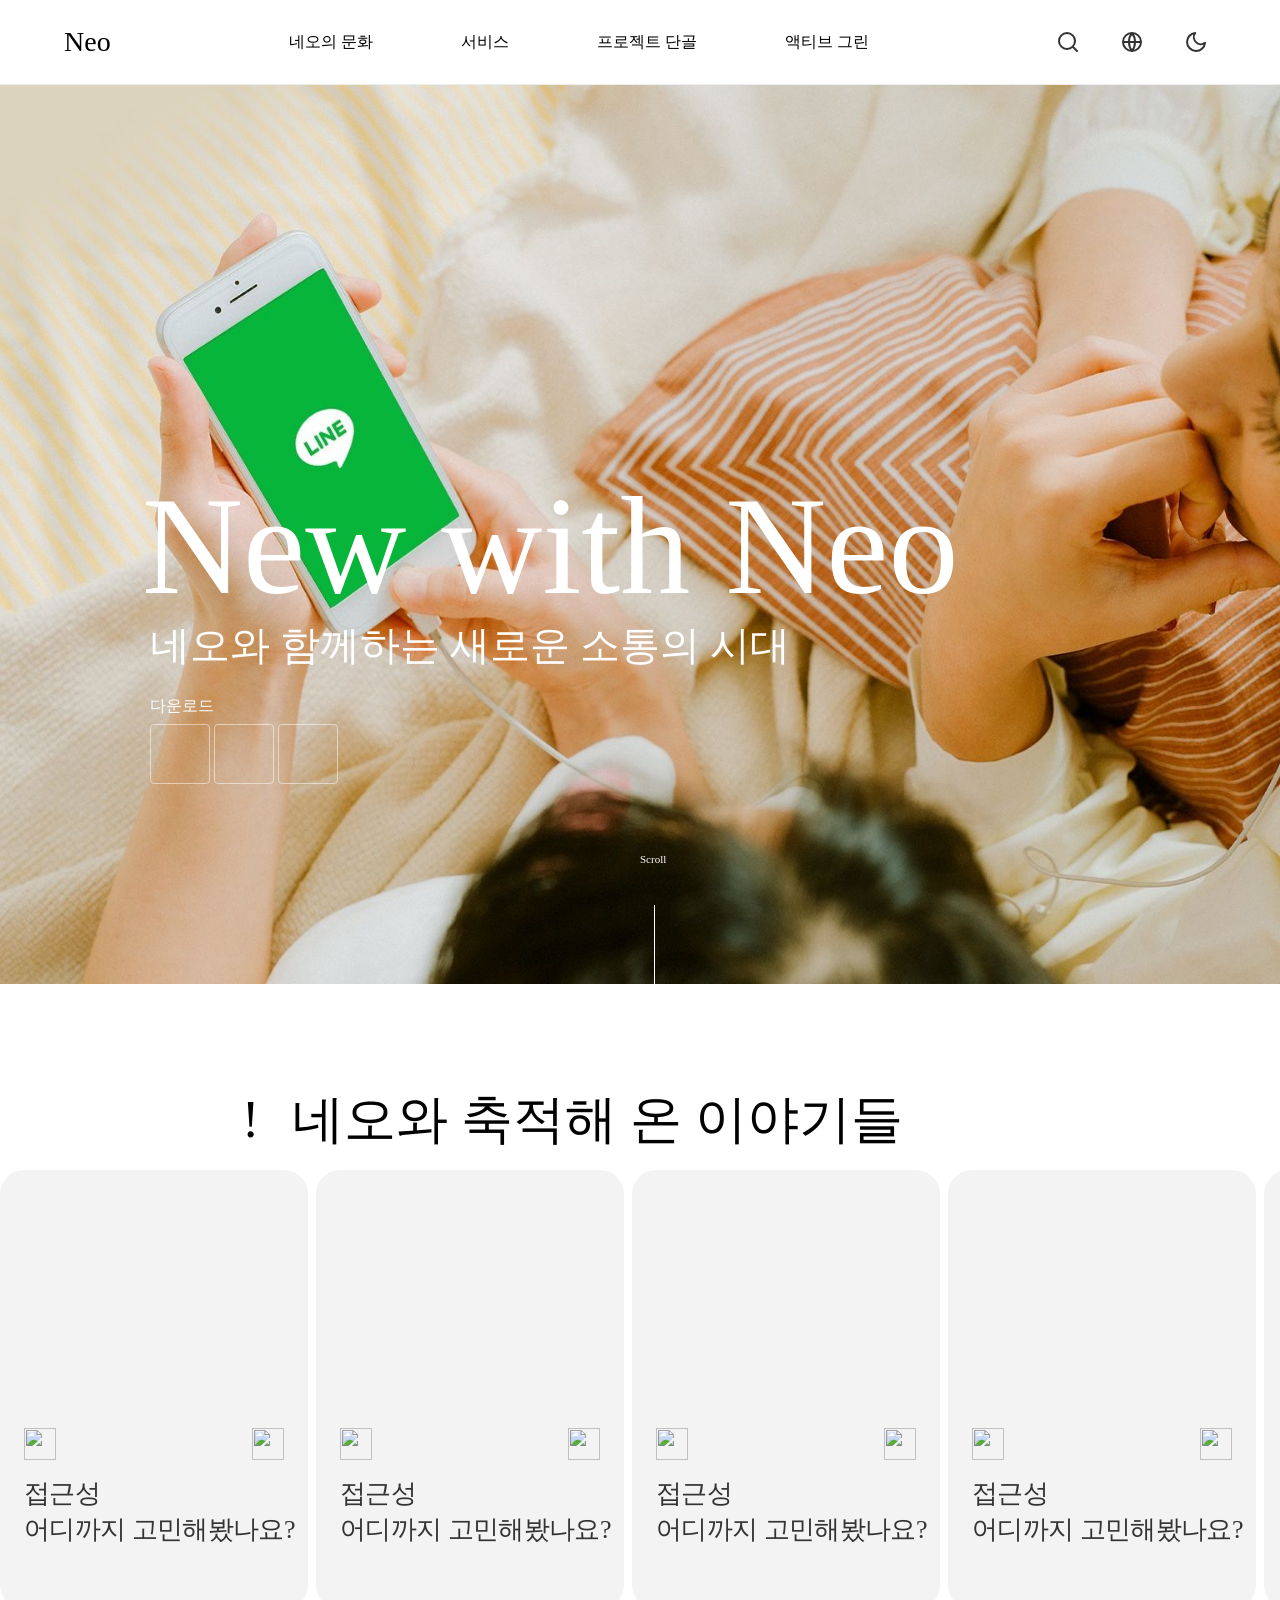
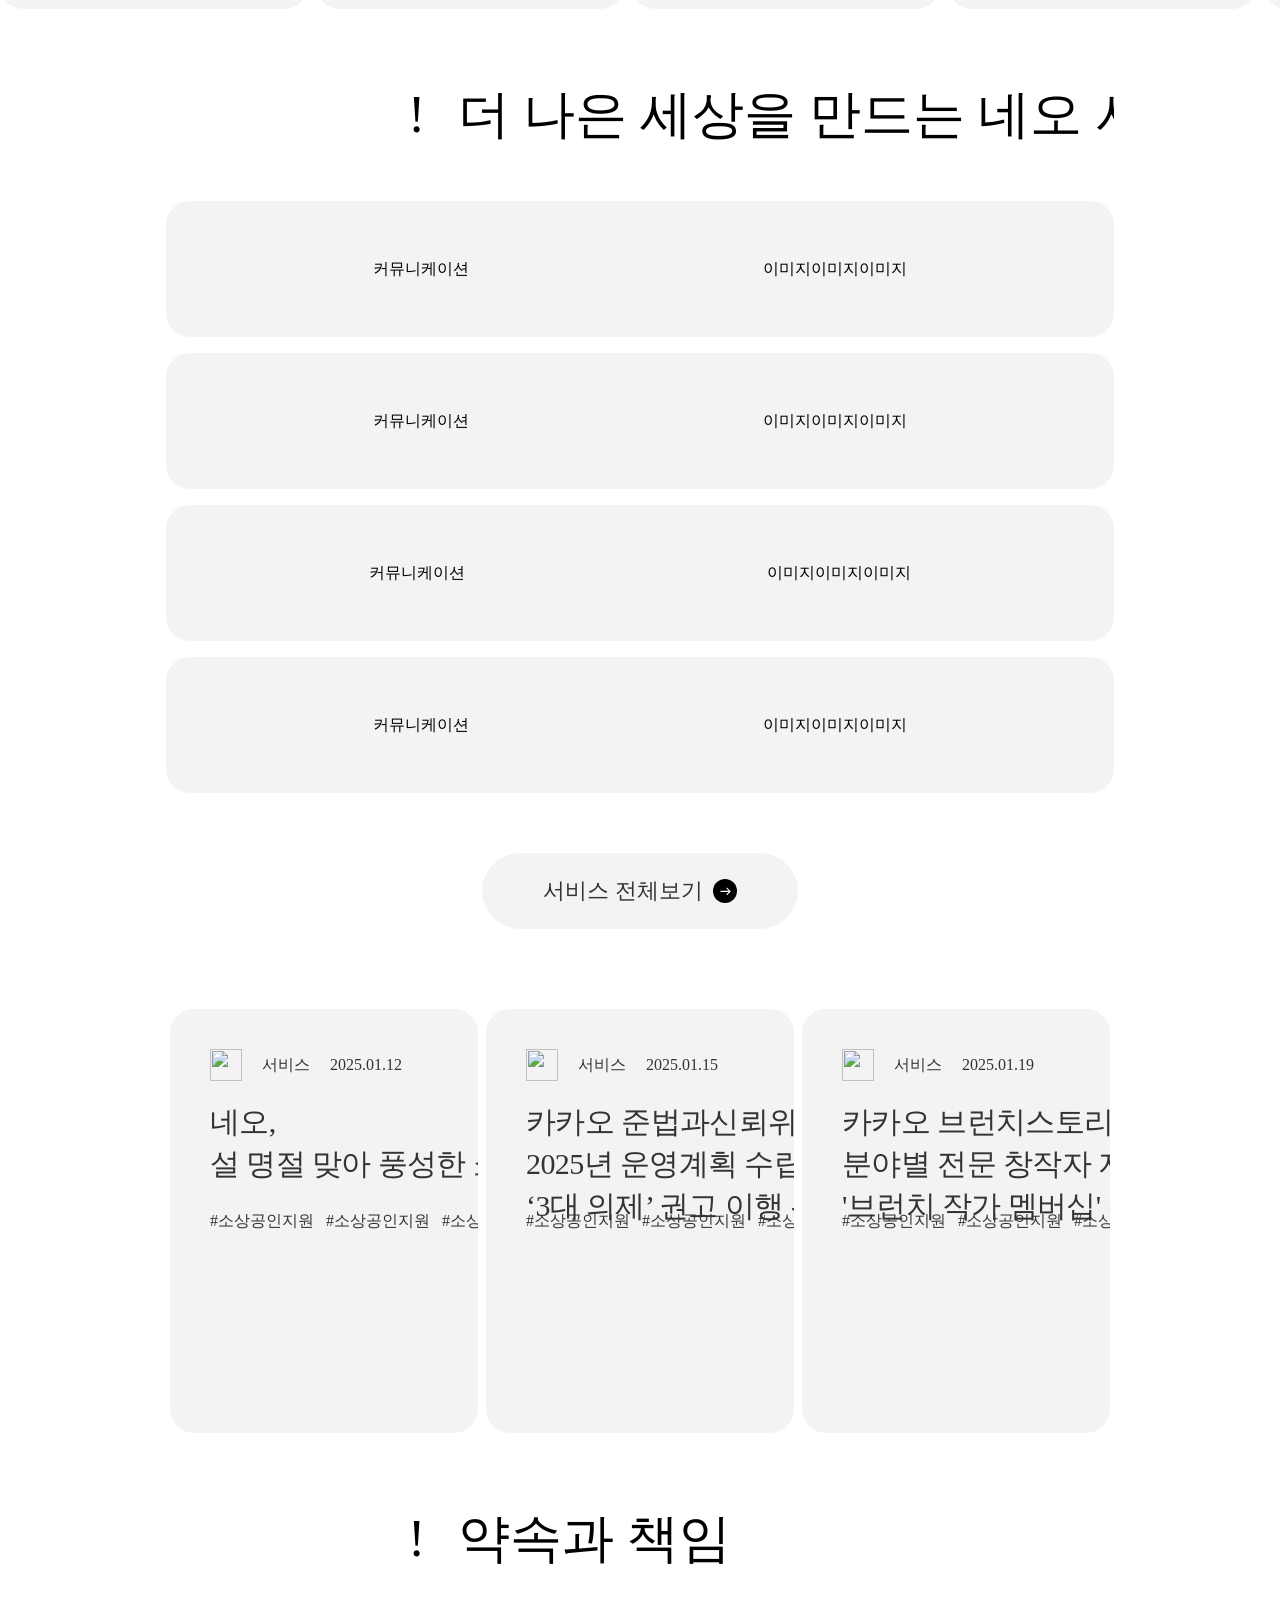
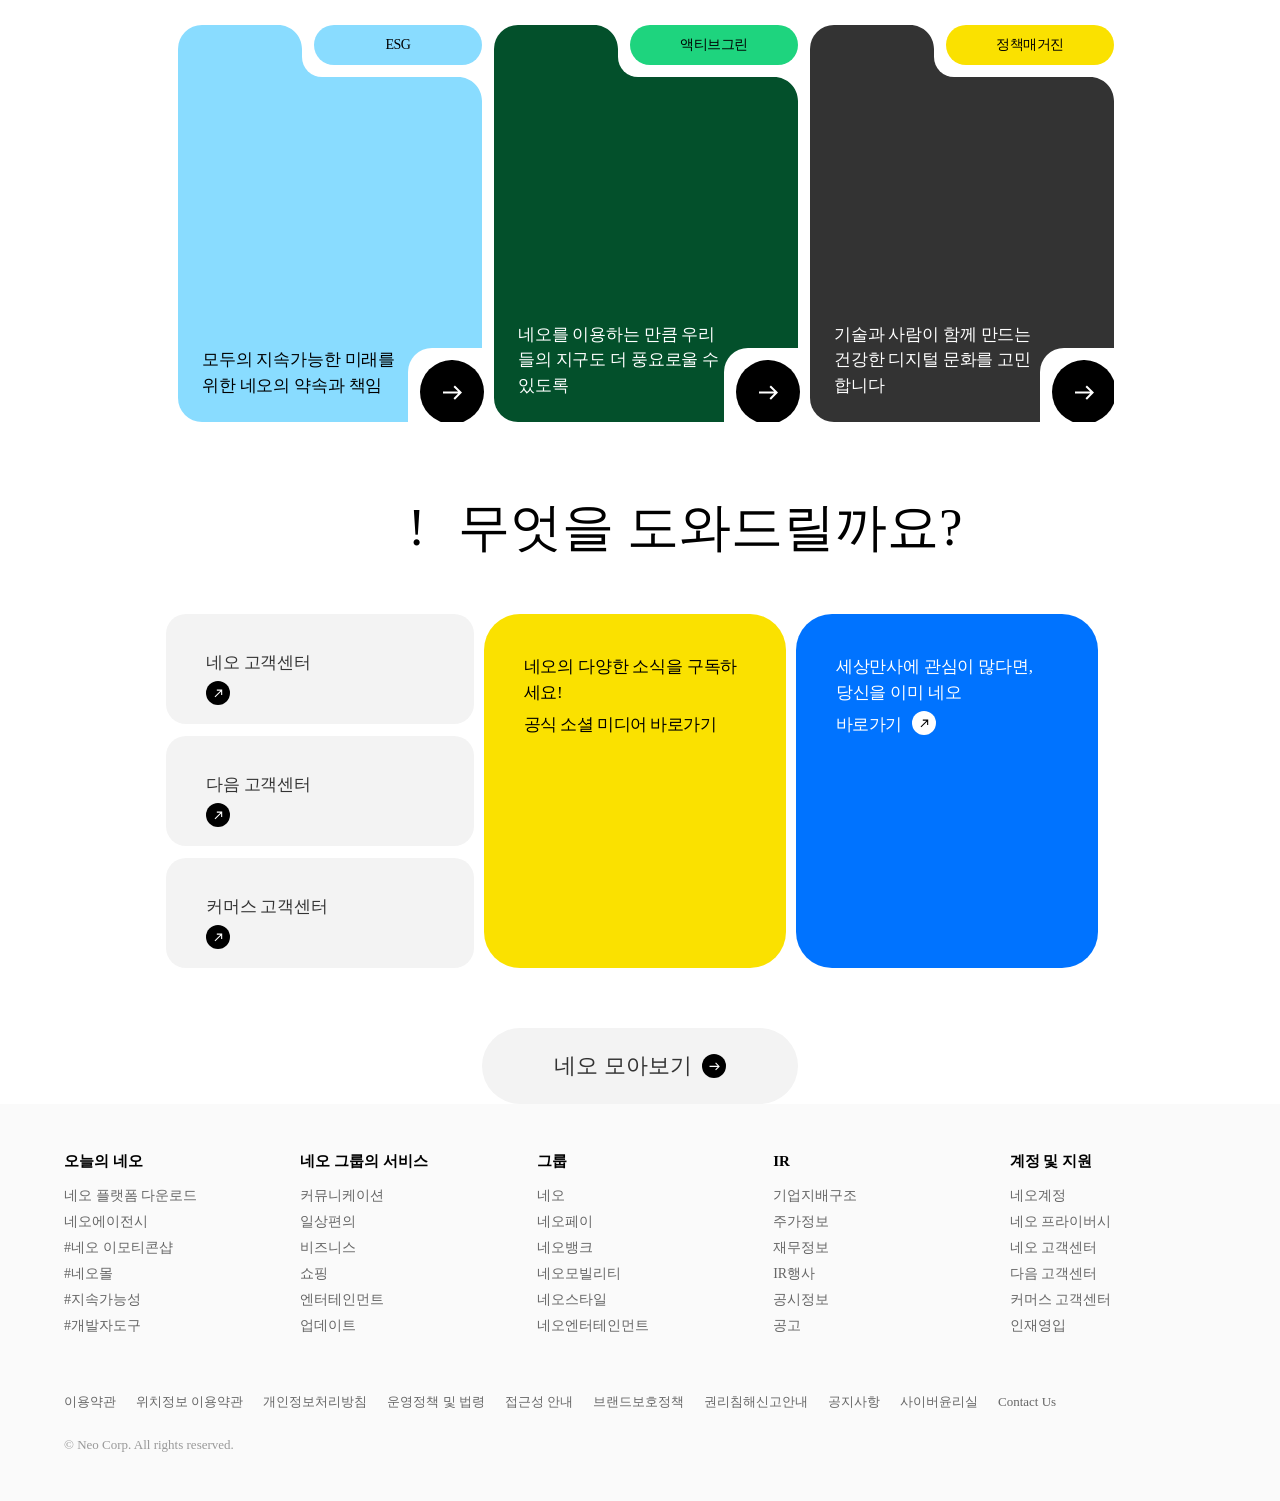
==== index.html @ c737543d "#2 반응형 진행중" ====
<!DOCTYPE html>
<html lang="ko">
  <head>
    <meta charset="UTF-8" />
    <meta http-equiv="X-UA-Compatible" content="IE=edge" />
    <meta name="viewport" content="width=device-width, initial-scale=1.0" />
    <title>페이지 제목</title>

    <!-- <script src="./includeHTML.js"></script>
    <script src="./randing/js/randing.js"></script> -->
    <link rel="stylesheet" href="./randing/randing.css" />
    <link rel="stylesheet" href="common.css" />
    <link rel="stylesheet" href="reset.css" />
    <link rel="stylesheet" href="./common/header/header.css">
    <link rel="stylesheet" href="./common/footer/footer.css">
  
  </head>

  <body>
    <div class="common_flex">
      <header class="header">
        <nav class="activeGreen_nav">
            <div class="activeGreen_nav_inner">
                <a href="/index.html" class="activeGreen_nav_logo">Neo</a>

                <div class="activeGreen_nav_menu">
                    <div class="activeGreen_nav_menu">
                        <a href="../../culture/culture.html" class="activeGreen_nav_item">네오의 문화</a>
                        <a href="../../service/service.html" class="activeGreen_nav_item">서비스</a>
                        <a href="../../projectRegular/projectRegular.html" class="activeGreen_nav_item">프로젝트 단골</a>
                        <a href="../../activeGreen/activeGreen.html" class="activeGreen_nav_item">액티브 그린</a>
                    </div>

                </div>

                <div class="activeGreen_nav_right">
                    <!-- 검색 아이콘 -->
                    <button type="button" class="activeGreen_nav_icon search_icon">
                        <svg width="24" height="24" viewBox="0 0 24 24" fill="none" xmlns="http://www.w3.org/2000/svg">
                            <path
                                d="M11 19C15.4183 19 19 15.4183 19 11C19 6.58172 15.4183 3 11 3C6.58172 3 3 6.58172 3 11C3 15.4183 6.58172 19 11 19Z"
                                stroke="currentColor" stroke-width="2" stroke-linecap="round" />
                            <path d="M21 21L17 17" stroke="currentColor" stroke-width="2" stroke-linecap="round" />
                        </svg>
                    </button>

                    <!-- 지구본 아이콘 -->
                    <button type="button" id="translateBtn" class="activeGreen_nav_icon globe_icon">
                        <svg width="24" height="24" viewBox="0 0 24 24" fill="none" xmlns="http://www.w3.org/2000/svg">
                            <circle cx="12" cy="12" r="9" stroke="currentColor" stroke-width="2" />
                            <path d="M12 3C14.5 6 15 9 15 12C15 15 14.5 18 12 21" stroke="currentColor"
                                stroke-width="2" />
                            <path d="M12 3C9.5 6 9 9 9 12C9 15 9.5 18 12 21" stroke="currentColor" stroke-width="2" />
                            <path d="M3 12H21" stroke="currentColor" stroke-width="2" />
                        </svg>
                    </button>

                    <!-- 달 아이콘 -->
                    <button type="button" class="activeGreen_nav_icon dark_mode_icon">
                        <svg width="24" height="24" viewBox="0 0 24 24" fill="none" xmlns="http://www.w3.org/2000/svg">
                            <path d="M21 12.79A9 9 0 1 1 11.21 3 7 7 0 0 0 21 12.79z" stroke="currentColor"
                                stroke-width="2" stroke-linecap="round" stroke-linejoin="round" />
                        </svg>
                    </button>

                    <!-- 햄버거 메뉴 아이콘 (1024px 이하에서만 보임) -->
                    <button type="button" id="hamburgerBtn" class="activeGreen_nav_icon hamburger_icon" id="
                        hamburgerBtn">
                        <svg width="24" height="24" viewBox="0 0 24 24" fill="none" xmlns="http://www.w3.org/2000/svg">
                            <path d="M3 12H21M3 6H21M3 18H21" stroke="currentColor" stroke-width="2"
                                stroke-linecap="round" />
                        </svg>
                    </button>
                </div>
            </div>
        </nav>


        <!-- 반응형 사이드바 -->
        <div id="activeGreen_sidebar" class="activeGreen_sidebar">
            <div class="activeGreen_sidebar_inner">
                <div class="activeGreen_top_icons">
                    <!-- 달 아이콘 -->
                    <button type="button" class="activeGreen_nav_icon">
                        <svg width="24" height="24" viewBox="0 0 24 24" fill="none">
                            <path d="M21 12.79A9 9 0 1 1 11.21 3 7 7 0 0 0 21 12.79z" stroke="currentColor"
                                stroke-width="2" stroke-linecap="round" stroke-linejoin="round" />
                        </svg>
                    </button>

                    <!-- 지구본 아이콘 -->
                    <button type="button" class="activeGreen_nav_icon">
                        <svg width="24" height="24" viewBox="0 0 24 24" fill="none">
                            <circle cx="12" cy="12" r="9" stroke="currentColor" stroke-width="2" />
                            <path d="M12 3C14.5 6 15 9 15 12C15 15 14.5 18 12 21" stroke="currentColor"
                                stroke-width="2" />
                            <path d="M12 3C9.5 6 9 9 9 12C9 15 9.5 18 12 21" stroke="currentColor" stroke-width="2" />
                            <path d="M3 12H21" stroke="currentColor" stroke-width="2" />
                        </svg>
                    </button>

                    <!-- 닫기 아이콘 -->
                    <button type="button" class="activeGreen_nav_icon activeGreen_sidebar_close">
                        <svg width="24" height="24" viewBox="0 0 24 24" fill="none">
                            <path d="M18 6L6 18M6 6L18 18" stroke="currentColor" stroke-width="2"
                                stroke-linecap="round" />
                        </svg>
                    </button>
                </div>
                <div class="activeGreen_sidebar_menu">
                    <a href="../../culture/culture.html" class="activeGreen_sidebar_item">
                        <span>네오의 문화</span>
                        <svg width="24" height="24" viewBox="0 0 24 24" fill="none">
                            <path d="M5 12H19M19 12L13 6M19 12L13 18" stroke="currentColor" stroke-width="2"
                                stroke-linecap="round" />
                        </svg>
                    </a>
                    <a href="#" class="activeGreen_sidebar_item">
                        <span>서비스</span>
                        <svg width="24" height="24" viewBox="0 0 24 24" fill="none">
                            <path d="M5 12H19M19 12L13 6M19 12L13 18" stroke="currentColor" stroke-width="2"
                                stroke-linecap="round" />
                        </svg>
                    </a>
                    <a href="../../projectRegular/projectRegular.html" class="activeGreen_sidebar_item">
                        <span>프로젝트 단골</span>
                        <svg width="24" height="24" viewBox="0 0 24 24" fill="none">
                            <path d="M5 12H19M19 12L13 6M19 12L13 18" stroke="currentColor" stroke-width="2"
                                stroke-linecap="round" />
                        </svg>
                    </a>
                    <a href="../../activeGreen/activeGreen.html" class="activeGreen_sidebar_item">
                        <span>액티브 그린</span>
                        <svg width="24" height="24" viewBox="0 0 24 24" fill="none">
                            <path d="M5 12H19M19 12L13 6M19 12L13 18" stroke="currentColor" stroke-width="2"
                                stroke-linecap="round" />
                        </svg>
                    </a>

                </div>
            </div>
        </div>

        <!-- 사이드바 오버레이 -->
        <div id="sidebar_overlay" class="activeGreen_sidebar_overlay"></div>

    </header>
      <div class="common_content">        
        <div class="banner">
            <div class="title-continer">
                <div class="main-title">New with Neo</div>
            
            <div class="sub-title"> 네오와 함께하는 새로운 소통의 시대</div>
            <div class="download-continer">
                <div class="mvDownloadTxt onlyPc">
                    <div class="download-title">다운로드</div></div>  

                    <ul class="download-list onlyPc">
                        <li>
                        <a href="#" target="_blank" rel="noopener noreferrer"></a>

                            </li>
                            <li>
                                <a href="#" target="_blank" rel="noopener noreferrer"></a>                                
                                    </li>
                                    <li>
                                    <a href="#" target="_blank" rel="noopener noreferrer"></a>

                                            
                                            </li>
                          </ul>
                                
            </div>
          
        </div>
           <ul class="banner-list">
            <li>
            <div class="mvImg gatsby-image-wrapper">

            
             
                  <img class="banner-img" aria-hidden="true" src="./randing/assets/mv02.jpg" alt="" 
                  >
                
              </div>
            </li>
              </ul>
           
              <div class="scrollNavWrap onlyPc"><span class="scrollNav">Scroll</span></div>
              <div id="mainTitleArea">
                <h2 class="fontL">Life on LINE</h2>
                <p class="subTxt">메신저 앱 그 이상의 경험을 제공합니다.
                라인은 새로운 인프라 경험, 새로운 커뮤니케이션 경험을 모두에게 전달하고자 합니다.</p>
              </div>
        
    </div>
        <!-- 캐러셀 -->
        <section class="main-container carousel "> 
            <div class="title-container">
              <h3 class="content-title">
                <div>
                  <span class="carousel-icon">!</span>
                  <span>네오와 축적해 온 이야기들</span>
                </div>
                
                <button class="carousel-control">슬라이드 시작</button>
                
              </h3>
            </div>
            <section id="carouselStory" class="inner-main carousel-story">
                <!-- <div class="slider-wrap" id="sliderWrap" style="transform: translateX(0)"> -->
              <ul class="list-story"  id="storyList">
                
              <li class="item-container"> 
  
  
                  
                  <a class="link-card">
                    <div class="wrap-thumb">
                        <img data-v-4eab7ab4="" src="//t1.kakaocdn.net/thumb/C630x354.fwebp.q100/?fname=https%3A%2F%2Ft1.kakaocdn.net%2Fkakaocorp%2Fkakaocorp%2Fadmin%2Farchives%2F85d56931018c00001.jpg" draggable="false" alt="" class="thumb_img">
                      </div>
                      <div class="wrap-text">

             
                <div class="info-cate">
                  <div class="info-left">
                  <img
                    data-v-2d99603c=""
                    data-v-4eab7ab4=""
                    src="https://t1.kakaocdn.net/kakaocorp/kakaocorp/admin/category/1ef5eae0019300001.png?type=thumb&amp;opt=C72x72.fwebp"
                    alt=""
                    tabindex="-1"
                    class="ico_cate"
                  />
                  <span> 서비스</span>
                  </div>
      <div class="info-right">
  
      <img
                    data-v-2d99603c=""
                    data-v-4eab7ab4=""
                    src="https://t1.kakaocdn.net/kakaocorp/kakaocorp/admin/category/1ef5eae0019300001.png?type=thumb&amp;opt=C72x72.fwebp"
                    alt=""
                    tabindex="-1"
                    class="ico_cate"
                  />
              </div>
              </div>
              <div class="item-title">
                <strong>접근성<br>어디까지 고민해봤나요?</strong>
              </div>

 <p class="desc_card">
                    마케팅이 어려웠던 사장님이 <br> 매출 500% 올린 비결
                  </p> 
                  <p class="info-bottom-info">
                    <span class="info-tag">#소상공인지원</span>
                    <span class="info-tag">#소상공인지원</span>
                    <span class="info-tag">#소상공인지원</span>
                  </p>

              
                </div>
           
            </a>
  
              </li>
               <li class="item-container"> 
  
  
                  
                  <a class="link-card">
                    <div class="wrap-thumb">
                        <img data-v-4eab7ab4="" src="//t1.kakaocdn.net/thumb/C630x354.fwebp.q100/?fname=https%3A%2F%2Ft1.kakaocdn.net%2Fkakaocorp%2Fkakaocorp%2Fadmin%2Farchives%2F85d56931018c00001.jpg" draggable="false" alt="" class="thumb_img">
                      </div>
                      <div class="wrap-text">

             
                <div class="info-cate">
                  <div class="info-left">
                  <img
                    data-v-2d99603c=""
                    data-v-4eab7ab4=""
                    src="https://t1.kakaocdn.net/kakaocorp/kakaocorp/admin/category/1ef5eae0019300001.png?type=thumb&amp;opt=C72x72.fwebp"
                    alt=""
                    tabindex="-1"
                    class="ico_cate"
                  />
                  <span> 서비스</span>
                  </div>
      <div class="info-right">
  
      <img
                    data-v-2d99603c=""
                    data-v-4eab7ab4=""
                    src="https://t1.kakaocdn.net/kakaocorp/kakaocorp/admin/category/1ef5eae0019300001.png?type=thumb&amp;opt=C72x72.fwebp"
                    alt=""
                    tabindex="-1"
                    class="ico_cate"
                  />
              </div>
              </div>
              <div class="item-title">
                <strong>접근성<br>어디까지 고민해봤나요?</strong>
              </div>

 <p class="desc_card">
                    마케팅이 어려웠던 사장님이 <br> 매출 500% 올린 비결
                  </p> 
                  <p class="info-bottom-info">
                    <span class="info-tag">#소상공인지원</span>
                    <span class="info-tag">#소상공인지원</span>
                    <span class="info-tag">#소상공인지원</span>
                  </p>

              
                </div>
           
            </a>
  
              </li>
              <li class="item-container"> 
  
  
                  
                <a class="link-card">
                  <div class="wrap-thumb">
                      <img data-v-4eab7ab4="" src="//t1.kakaocdn.net/thumb/C630x354.fwebp.q100/?fname=https%3A%2F%2Ft1.kakaocdn.net%2Fkakaocorp%2Fkakaocorp%2Fadmin%2Farchives%2F85d56931018c00001.jpg" draggable="false" alt="" class="thumb_img">
                    </div>
                    <div class="wrap-text">

           
              <div class="info-cate">
                <div class="info-left">
                <img
                  data-v-2d99603c=""
                  data-v-4eab7ab4=""
                  src="https://t1.kakaocdn.net/kakaocorp/kakaocorp/admin/category/1ef5eae0019300001.png?type=thumb&amp;opt=C72x72.fwebp"
                  alt=""
                  tabindex="-1"
                  class="ico_cate"
                />
                <span> 서비스</span>
                </div>
    <div class="info-right">

    <img
                  data-v-2d99603c=""
                  data-v-4eab7ab4=""
                  src="https://t1.kakaocdn.net/kakaocorp/kakaocorp/admin/category/1ef5eae0019300001.png?type=thumb&amp;opt=C72x72.fwebp"
                  alt=""
                  tabindex="-1"
                  class="ico_cate"
                />
            </div>
            </div>
            <div class="item-title">
              <strong>접근성<br>어디까지 고민해봤나요?</strong>
            </div>

<p class="desc_card">
                  마케팅이 어려웠던 사장님이 <br> 매출 500% 올린 비결
                </p> 
                <p class="info-bottom-info">
                  <span class="info-tag">#소상공인지원</span>
                  <span class="info-tag">#소상공인지원</span>
                  <span class="info-tag">#소상공인지원</span>
                </p>

            
              </div>
         
          </a>

            </li>
            <li class="item-container"> 
  
  
                  
              <a class="link-card">
                <div class="wrap-thumb">
                    <img data-v-4eab7ab4="" src="//t1.kakaocdn.net/thumb/C630x354.fwebp.q100/?fname=https%3A%2F%2Ft1.kakaocdn.net%2Fkakaocorp%2Fkakaocorp%2Fadmin%2Farchives%2F85d56931018c00001.jpg" draggable="false" alt="" class="thumb_img">
                  </div>
                  <div class="wrap-text">

         
            <div class="info-cate">
              <div class="info-left">
              <img
                data-v-2d99603c=""
                data-v-4eab7ab4=""
                src="https://t1.kakaocdn.net/kakaocorp/kakaocorp/admin/category/1ef5eae0019300001.png?type=thumb&amp;opt=C72x72.fwebp"
                alt=""
                tabindex="-1"
                class="ico_cate"
              />
              <span> 서비스</span>
              </div>
  <div class="info-right">

  <img
                data-v-2d99603c=""
                data-v-4eab7ab4=""
                src="https://t1.kakaocdn.net/kakaocorp/kakaocorp/admin/category/1ef5eae0019300001.png?type=thumb&amp;opt=C72x72.fwebp"
                alt=""
                tabindex="-1"
                class="ico_cate"
              />
          </div>
          </div>
          <div class="item-title">
            <strong>접근성<br>어디까지 고민해봤나요?</strong>
          </div>

<p class="desc_card">
                마케팅이 어려웠던 사장님이 <br> 매출 500% 올린 비결
              </p> 
              <p class="info-bottom-info">
                <span class="info-tag">#소상공인지원</span>
                <span class="info-tag">#소상공인지원</span>
                <span class="info-tag">#소상공인지원</span>
              </p>

          
            </div>
       
        </a>

          </li>
          <li class="item-container"> 
  
  
                  
            <a class="link-card">
              <div class="wrap-thumb">
                  <img data-v-4eab7ab4="" src="//t1.kakaocdn.net/thumb/C630x354.fwebp.q100/?fname=https%3A%2F%2Ft1.kakaocdn.net%2Fkakaocorp%2Fkakaocorp%2Fadmin%2Farchives%2F85d56931018c00001.jpg" draggable="false" alt="" class="thumb_img">
                </div>
                <div class="wrap-text">

       
          <div class="info-cate">
            <div class="info-left">
            <img
              data-v-2d99603c=""
              data-v-4eab7ab4=""
              src="https://t1.kakaocdn.net/kakaocorp/kakaocorp/admin/category/1ef5eae0019300001.png?type=thumb&amp;opt=C72x72.fwebp"
              alt=""
              tabindex="-1"
              class="ico_cate"
            />
            <span> 서비스</span>
            </div>
<div class="info-right">

<img
              data-v-2d99603c=""
              data-v-4eab7ab4=""
              src="https://t1.kakaocdn.net/kakaocorp/kakaocorp/admin/category/1ef5eae0019300001.png?type=thumb&amp;opt=C72x72.fwebp"
              alt=""
              tabindex="-1"
              class="ico_cate"
            />
        </div>
        </div>
        <div class="item-title">
          <strong>접근성<br>어디까지 고민해봤나요?</strong>
        </div>

<p class="desc_card">
              마케팅이 어려웠던 사장님이 <br> 매출 500% 올린 비결
            </p> 
            <p class="info-bottom-info">
              <span class="info-tag">#소상공인지원</span>
              <span class="info-tag">#소상공인지원</span>
              <span class="info-tag">#소상공인지원</span>
            </p>

        
          </div>
     
      </a>

        </li>
            </ul> 
              <ul class="list-story"  id="storyList">
                
              <li class="item-container"> 
  
  
                  
                  <a class="link-card">
                    <div class="wrap-thumb">
                        <img data-v-4eab7ab4="" src="//t1.kakaocdn.net/thumb/C630x354.fwebp.q100/?fname=https%3A%2F%2Ft1.kakaocdn.net%2Fkakaocorp%2Fkakaocorp%2Fadmin%2Farchives%2F85d56931018c00001.jpg" draggable="false" alt="" class="thumb_img">
                      </div>
                      <div class="wrap-text">

             
                <div class="info-cate">
                  <div class="info-left">
                  <img
                    data-v-2d99603c=""
                    data-v-4eab7ab4=""
                    src="https://t1.kakaocdn.net/kakaocorp/kakaocorp/admin/category/1ef5eae0019300001.png?type=thumb&amp;opt=C72x72.fwebp"
                    alt=""
                    tabindex="-1"
                    class="ico_cate"
                  />
                  <span> 서비스</span>
                  </div>
      <div class="info-right">
  
      <img
                    data-v-2d99603c=""
                    data-v-4eab7ab4=""
                    src="https://t1.kakaocdn.net/kakaocorp/kakaocorp/admin/category/1ef5eae0019300001.png?type=thumb&amp;opt=C72x72.fwebp"
                    alt=""
                    tabindex="-1"
                    class="ico_cate"
                  />
              </div>
              </div>
              <div class="item-title">
                <strong>접근성<br>어디까지 고민해봤나요?</strong>
              </div>

 <p class="desc_card">
                    마케팅이 어려웠던 사장님이 <br> 매출 500% 올린 비결
                  </p> 
                  <p class="info-bottom-info">
                    <span class="info-tag">#소상공인지원</span>
                    <span class="info-tag">#소상공인지원</span>
                    <span class="info-tag">#소상공인지원</span>
                  </p>

              
                </div>
           
            </a>
  
              </li>
               <li class="item-container"> 
  
  
                  
                  <a class="link-card">
                    <div class="wrap-thumb">
                        <img data-v-4eab7ab4="" src="//t1.kakaocdn.net/thumb/C630x354.fwebp.q100/?fname=https%3A%2F%2Ft1.kakaocdn.net%2Fkakaocorp%2Fkakaocorp%2Fadmin%2Farchives%2F85d56931018c00001.jpg" draggable="false" alt="" class="thumb_img">
                      </div>
                      <div class="wrap-text">

             
                <div class="info-cate">
                  <div class="info-left">
                  <img
                    data-v-2d99603c=""
                    data-v-4eab7ab4=""
                    src="https://t1.kakaocdn.net/kakaocorp/kakaocorp/admin/category/1ef5eae0019300001.png?type=thumb&amp;opt=C72x72.fwebp"
                    alt=""
                    tabindex="-1"
                    class="ico_cate"
                  />
                  <span> 서비스</span>
                  </div>
      <div class="info-right">
  
      <img
                    data-v-2d99603c=""
                    data-v-4eab7ab4=""
                    src="https://t1.kakaocdn.net/kakaocorp/kakaocorp/admin/category/1ef5eae0019300001.png?type=thumb&amp;opt=C72x72.fwebp"
                    alt=""
                    tabindex="-1"
                    class="ico_cate"
                  />
              </div>
              </div>
              <div class="item-title">
                <strong>접근성<br>어디까지 고민해봤나요?</strong>
              </div>

 <p class="desc_card">
                    마케팅이 어려웠던 사장님이 <br> 매출 500% 올린 비결
                  </p> 
                  <p class="info-bottom-info">
                    <span class="info-tag">#소상공인지원</span>
                    <span class="info-tag">#소상공인지원</span>
                    <span class="info-tag">#소상공인지원</span>
                  </p>

              
                </div>
           
            </a>
  
              </li>
              <li class="item-container"> 
  
  
                  
                <a class="link-card">
                  <div class="wrap-thumb">
                      <img data-v-4eab7ab4="" src="//t1.kakaocdn.net/thumb/C630x354.fwebp.q100/?fname=https%3A%2F%2Ft1.kakaocdn.net%2Fkakaocorp%2Fkakaocorp%2Fadmin%2Farchives%2F85d56931018c00001.jpg" draggable="false" alt="" class="thumb_img">
                    </div>
                    <div class="wrap-text">

           
              <div class="info-cate">
                <div class="info-left">
                <img
                  data-v-2d99603c=""
                  data-v-4eab7ab4=""
                  src="https://t1.kakaocdn.net/kakaocorp/kakaocorp/admin/category/1ef5eae0019300001.png?type=thumb&amp;opt=C72x72.fwebp"
                  alt=""
                  tabindex="-1"
                  class="ico_cate"
                />
                <span> 서비스</span>
                </div>
    <div class="info-right">

    <img
                  data-v-2d99603c=""
                  data-v-4eab7ab4=""
                  src="https://t1.kakaocdn.net/kakaocorp/kakaocorp/admin/category/1ef5eae0019300001.png?type=thumb&amp;opt=C72x72.fwebp"
                  alt=""
                  tabindex="-1"
                  class="ico_cate"
                />
            </div>
            </div>
            <div class="item-title">
              <strong>접근성<br>어디까지 고민해봤나요?</strong>
            </div>

<p class="desc_card">
                  마케팅이 어려웠던 사장님이 <br> 매출 500% 올린 비결
                </p> 
                <p class="info-bottom-info">
                  <span class="info-tag">#소상공인지원</span>
                  <span class="info-tag">#소상공인지원</span>
                  <span class="info-tag">#소상공인지원</span>
                </p>

            
              </div>
         
          </a>

            </li>
            <li class="item-container"> 
  
  
                  
              <a class="link-card">
                <div class="wrap-thumb">
                    <img data-v-4eab7ab4="" src="//t1.kakaocdn.net/thumb/C630x354.fwebp.q100/?fname=https%3A%2F%2Ft1.kakaocdn.net%2Fkakaocorp%2Fkakaocorp%2Fadmin%2Farchives%2F85d56931018c00001.jpg" draggable="false" alt="" class="thumb_img">
                  </div>
                  <div class="wrap-text">

         
            <div class="info-cate">
              <div class="info-left">
              <img
                data-v-2d99603c=""
                data-v-4eab7ab4=""
                src="https://t1.kakaocdn.net/kakaocorp/kakaocorp/admin/category/1ef5eae0019300001.png?type=thumb&amp;opt=C72x72.fwebp"
                alt=""
                tabindex="-1"
                class="ico_cate"
              />
              <span> 서비스</span>
              </div>
  <div class="info-right">

  <img
                data-v-2d99603c=""
                data-v-4eab7ab4=""
                src="https://t1.kakaocdn.net/kakaocorp/kakaocorp/admin/category/1ef5eae0019300001.png?type=thumb&amp;opt=C72x72.fwebp"
                alt=""
                tabindex="-1"
                class="ico_cate"
              />
          </div>
          </div>
          <div class="item-title">
            <strong>접근성<br>어디까지 고민해봤나요?</strong>
          </div>

<p class="desc_card">
                마케팅이 어려웠던 사장님이 <br> 매출 500% 올린 비결
              </p> 
              <p class="info-bottom-info">
                <span class="info-tag">#소상공인지원</span>
                <span class="info-tag">#소상공인지원</span>
                <span class="info-tag">#소상공인지원</span>
              </p>

          
            </div>
       
        </a>

          </li>
          <li class="item-container"> 
  
  
                  
            <a class="link-card">
              <div class="wrap-thumb">
                  <img data-v-4eab7ab4="" src="//t1.kakaocdn.net/thumb/C630x354.fwebp.q100/?fname=https%3A%2F%2Ft1.kakaocdn.net%2Fkakaocorp%2Fkakaocorp%2Fadmin%2Farchives%2F85d56931018c00001.jpg" draggable="false" alt="" class="thumb_img">
                </div>
                <div class="wrap-text">

       
          <div class="info-cate">
            <div class="info-left">
            <img
              data-v-2d99603c=""
              data-v-4eab7ab4=""
              src="https://t1.kakaocdn.net/kakaocorp/kakaocorp/admin/category/1ef5eae0019300001.png?type=thumb&amp;opt=C72x72.fwebp"
              alt=""
              tabindex="-1"
              class="ico_cate"
            />
            <span> 서비스</span>
            </div>
<div class="info-right">

<img
              data-v-2d99603c=""
              data-v-4eab7ab4=""
              src="https://t1.kakaocdn.net/kakaocorp/kakaocorp/admin/category/1ef5eae0019300001.png?type=thumb&amp;opt=C72x72.fwebp"
              alt=""
              tabindex="-1"
              class="ico_cate"
            />
        </div>
        </div>
        <div class="item-title">
          <strong>접근성<br>어디까지 고민해봤나요?</strong>
        </div>

<p class="desc_card">
              마케팅이 어려웠던 사장님이 <br> 매출 500% 올린 비결
            </p> 
            <p class="info-bottom-info">
              <span class="info-tag">#소상공인지원</span>
              <span class="info-tag">#소상공인지원</span>
              <span class="info-tag">#소상공인지원</span>
            </p>

        
          </div>
     
      </a>

        </li>
            </ul> 
               
            <!-- </div> -->
              
          </section>
        </section>
        
        <!-- 네오 서비스 -->
        <section class="main-container">
            <div class="title-container">
                <h3 class="content-title">
                    <div>
                        <span class="carousel-icon">!</span>
                        <span>   더 나은 세상을 만드는 네오 서비스</span>
                      </div>
                    
                </h3>
            </div> 
            
            <div class="inner_main ">
                <ul class="service-list">
                    <li class="service-item">
                        <div><strong class="service-category">커뮤니케이션</strong>
                        </div>
                        <div><span>이미지</span><span>이미지</span><span>이미지</span></div>
                    </li>
                    <li class="service-item">
                        <div><strong class="service-category">커뮤니케이션</strong>
                        </div>
                        <div><span>이미지</span><span>이미지</span><span>이미지</span></div>
                    </li>
                    <li class="service-item">
                        <div><strong class="service-category">커뮤니케이션</strong>
                        </div>
                        <div class="service-links"><span>이미지</span><span>이미지</span><span>이미지</span></div>
                    </li>
                    <li class="service-item">
                        <div><strong class="service-category">커뮤니케이션</strong>
                        </div>
                        <div><span>이미지</span><span>이미지</span><span>이미지</span></div>
                    </li>
                </ul>
                <div class="wrap_btn">
                    <button class="btn-navigation"> 
                        <a class="btn-link">
                        서비스 전체보기
                        <svg data-v-be739f74=""  width="24" height="24" viewBox="0 0 24 24" fill="none" xmlns="http://www.w3.org/2000/svg" class="btn_arr"><circle data-v-be739f74="" cx="12" cy="12" r="12" fill="black"></circle> <path data-v-be739f74="" d="M13.9704 8.57847L13.2078 9.34107L15.7207 11.8539L7.53764 11.8543L7.53765 12.9296L15.7207 12.9292L13.2079 15.442L13.9705 16.2046L17.7836 12.3916L13.9704 8.57847Z" fill="white"></path></svg></a></button>
                </div>
            </div>
        
        </section>
        <!-- 오늘의 뉴스 -->
         
        <section class="main-container news-main-container">
            <ul class="list-story">
              <li class="item-container news-item news-item-1">

                <a class="link-card">
                 
                    <div class="wrap-text">

           
              <div class="info-cate">
                <div class="info-left">
                <img
                  data-v-2d99603c=""
                  data-v-4eab7ab4=""
                  src="https://t1.kakaocdn.net/kakaocorp/kakaocorp/admin/category/1ee6415a019300001.png?type=thumb&amp;opt=C72x72.fwebp"
                  alt=""
                  tabindex="-1"
                  class="ico_cate"
                />
                <span> 서비스</span> <span>2025.01.12</span>
                </div>
    <div class="info-right">

    <!-- <img
                  data-v-2d99603c=""
                  data-v-4eab7ab4=""
                  src="https://t1.kakaocdn.net/kakaocorp/kakaocorp/admin/category/1ef5eae0019300001.png?type=thumb&amp;opt=C72x72.fwebp"
                  alt=""
                  tabindex="-1"
                  class="ico_cate"
                /> -->
            </div>
            </div>
                <div class="item-title"><strong>네오,<br>설 명절 맞아 풍성한 쇼핑 혜택 제공</strong></div>
             
                <p class="info-bottom-info">
                  <span class="info-tag">#소상공인지원</span>
                  <span class="info-tag">#소상공인지원</span>
                  <span class="info-tag">#소상공인지원</span>
                </p>

            
              </div>
              <div class="wrap-thumb">
                <img data-v-4eab7ab4="" src="//t1.kakaocdn.net/thumb/C630x354.fwebp.q100/?fname=https%3A%2F%2Ft1.kakaocdn.net%2Fkakaocorp%2Fkakaocorp%2Fadmin%2Fnews%2F6ca5df15019400001.jpg" draggable="false" alt="" class="thumb_img">
      
              </div>
          </a>

            </li>
                    <li class="item-container news-item news-item-3">

                        <a class="link-card">
                         
                            <div class="wrap-text">
      
                   
                      <div class="info-cate">
                        <div class="info-left">
                        <img
                          data-v-2d99603c=""
                          data-v-4eab7ab4=""
                          src="https://t1.kakaocdn.net/kakaocorp/kakaocorp/admin/category/1ee6415a019300001.png?type=thumb&amp;opt=C72x72.fwebp"
                          alt=""
                          tabindex="-1"
                          class="ico_cate"
                        />
                        <span> 서비스</span> <span>2025.01.15</span>
                        </div>
            <div class="info-right">
        
            <!-- <img
                          data-v-2d99603c=""
                          data-v-4eab7ab4=""
                          src="https://t1.kakaocdn.net/kakaocorp/kakaocorp/admin/category/1ef5eae0019300001.png?type=thumb&amp;opt=C72x72.fwebp"
                          alt=""
                          tabindex="-1"
                          class="ico_cate"
                        /> -->
                    </div>
                    </div>
                    <div class="item-title"><strong>카카오 준법과신뢰위원회,<br> 2025년 운영계획 수립…카카오, <br> ‘3대 의제’ 권고 이행 완료</strong></div>
                     
                        <p class="info-bottom-info">
                          <span class="info-tag">#소상공인지원</span>
                          <span class="info-tag">#소상공인지원</span>
                          <span class="info-tag">#소상공인지원</span>
                        </p>
      
                    
                      </div>
                      <div class="wrap-thumb">
                        <img data-v-4eab7ab4="" src="https://t1.kakaocdn.net/thumb/C630x354.fwebp.q100/?fname=https%3A%2F%2Ft1.kakaocdn.net%2Fkakaocorp%2Fkakaocorp%2Fadmin%2Fnews%2F6797efff019400001.jpg" draggable="false" alt="" class="thumb_img">
              
                      </div>
                  </a>
        
                    </li>
                    <li class="item-container news-item news-item-2">

                      <a class="link-card">
                       
                          <div class="wrap-text">
    
                 
                    <div class="info-cate">
                      <div class="info-left">
                      <img
                        data-v-2d99603c=""
                        data-v-4eab7ab4=""
                           src="https://t1.kakaocdn.net/kakaocorp/kakaocorp/admin/category/1ee6415a019300001.png?type=thumb&amp;opt=C72x72.fwebp"
                        alt=""
                        tabindex="-1"
                        class="ico_cate"
                      />
                      <span> 서비스</span> <span>2025.01.19</span>
                      </div>
          <div class="info-right">
      
          <!-- <img
                        data-v-2d99603c=""
                        data-v-4eab7ab4=""
                        src="https://t1.kakaocdn.net/kakaocorp/kakaocorp/admin/category/1ef5eae0019300001.png?type=thumb&amp;opt=C72x72.fwebp"
                        alt=""
                        tabindex="-1"
                        class="ico_cate"
                      /> -->
                  </div>
                  </div>
                      <div class="item-title"><strong>카카오 브런치스토리,<br>
                        분야별 전문 창작자 지원 위한 <br>'브런치 작가 멤버십' 신규 도입</strong></div>
                   
                      <p class="info-bottom-info">
                        <span class="info-tag">#소상공인지원</span>
                        <span class="info-tag">#소상공인지원</span>
                        <span class="info-tag">#소상공인지원</span>
                      </p>
    
                  
                    </div>
                    <div class="wrap-thumb">
                      <img data-v-4eab7ab4="" src="https://t1.kakaocdn.net/thumb/C630x354.fwebp.q100/?fname=https%3A%2F%2Ft1.kakaocdn.net%2Fkakaocorp%2Fkakaocorp%2Fadmin%2Fnews%2F5ea99d61019400001.png" draggable="false" alt="" class="thumb_img">
            
                    </div>
                </a>
      
                  </li>
               
              </ul>
             
        </section>

        <section class="main-container">
            <div class="title-container">
                <h3 class="content-title">
                    <div>
                        <span class="carousel-icon">!</span>
                        <span> 약속과 책임</span>
                      </div>
                    
                </h3>
            </div> 
            <div class="inner_main">
                <div class="boxs-container">
                <article class="box type_esg">
                    <span class="title-label"><p class="title-text">ESG</p></span>
                    <img data-v-2d99603c=""  src="//t1.kakaocdn.net/kakaocorp/kakaocorp/service/main/esg.gif" alt="" class="img_responsible ">
                    <p class="text-content">
                        모두의 지속가능한 미래를 위한 네오의 약속과 책임
                    </p>
                    <a  href="/page/responsible/esg" role="button" class="btn-container">
                        <!-- <span  class="screen_out">ESG페이지 바로가기</span>  -->
                        <svg data-v-6984c41e=""  xmlns="http://www.w3.org/2000/svg" width="64" height="64" viewBox="0 0 64 64" fill="none" class="btn_arr_big">
                            <circle data-v-6984c41e="" cx="32" cy="31.9961" r="32" fill="black"></circle> <path data-v-6984c41e="" d="M34.9292 25.5325L33.515 26.9467L38.1748 31.6065L23 31.6074V33.6015L38.1748 33.6005L33.515 38.2604L34.9292 39.6746L42.0002 32.6035L34.9292 25.5325Z" fill="white"></path></svg>
                        </a>
                </article>
                <article class="box type_green">
                    <span class="title-label"><p class="title-text">액티브그린</p></span>
                    <!-- <img data-v-2d99603c=""  src="//t1.kakaocdn.net/kakaocorp/kakaocorp/service/main/esg.gif" alt="" class="img_responsible type_esg"> -->

                    <img data-v-2d99603c=""  src="//t1.kakaocdn.net/kakaocorp/kakaocorp/service/main/green.gif" alt="" class="img_responsible">
                    <p class="text-content">
                                     
              네오를 이용하는 만큼 우리들의 지구도 더 풍요로울 수 있도록
                    </p>
                    <a  href="/page/responsible/esg" role="button" class="btn-container">
                        <svg data-v-6984c41e=""  xmlns="http://www.w3.org/2000/svg" width="64" height="64" viewBox="0 0 64 64" fill="none" class="btn_arr_big">
                            <circle data-v-6984c41e="" cx="32" cy="31.9961" r="32" fill="black"></circle> <path data-v-6984c41e="" d="M34.9292 25.5325L33.515 26.9467L38.1748 31.6065L23 31.6074V33.6015L38.1748 33.6005L33.515 38.2604L34.9292 39.6746L42.0002 32.6035L34.9292 25.5325Z" fill="white"></path></svg>
                        </a>
                </article>
                <article class="box type_policy">
                    <span class="title-label"><p class="title-text">정책매거진</p></span>
                    <img data-v-2d99603c=""  src="//t1.kakaocdn.net/kakaocorp/kakaocorp/service/main/policy.gif" alt="" class="img_responsible">

                    <p class="text-content">
                        
                      기술과 사람이 함께 만드는 건강한 디지털 문화를 고민합니다
              
                    </p>
                    <a  href="/page/responsible/esg" role="button" class="btn-container">
                        <!-- <span  class="screen_out">ESG페이지 바로가기</span>  -->
                        <svg data-v-6984c41e=""  xmlns="http://www.w3.org/2000/svg" width="64" height="64" viewBox="0 0 64 64" fill="none" class="btn_arr_big">
                            <circle data-v-6984c41e="" cx="32" cy="31.9961" r="32" fill="black"></circle> <path data-v-6984c41e="" d="M34.9292 25.5325L33.515 26.9467L38.1748 31.6065L23 31.6074V33.6015L38.1748 33.6005L33.515 38.2604L34.9292 39.6746L42.0002 32.6035L34.9292 25.5325Z" fill="white"></path></svg>
                        </a>
                </article>
               
            </div>
            
            </section>

            <!-- 무엇을 도와드릴까요? -->
            <section class="main-container">
                <div class="title-container">
                    <h3 class="content-title">
                        <div>
                            <span class="carousel-icon">!</span>
                            <span> 무엇을 도와드릴까요?</span>
                          </div>
                        
                    </h3>
                </div> 
                <!-- 헬프데스트 메인 -->
                <div class="inner_main">
                    <div class="help-boxs-container">
                    <div class="inner-help-box-left">
                        <a  href="//cs.kakao.com/" target="_blank" rel="noopener" data-tiara-action-name="Click_Main_네오 고객센터" class="box-help">
                            <div class="box-text-left">
                                <strong  class="title_help">네오 고객센터</strong> 

                            <div  class="sub_help">
                              <span class="go">바로가기</span><span>
                                  <svg data-v-57327a75=""  xmlns="http://www.w3.org/2000/svg" width="24" height="24" viewBox="0 0 24 24" fill="none" class="btn_out"><circle data-v-57327a75="" cx="12" cy="12" r="12" fill="black"></circle> <path data-v-57327a75="" d="M10.8104 8.57804V9.65654H14.3641L8.57812 15.4432L9.33847 16.2035L15.1244 10.4169V13.9706H16.2029V8.57804H10.8104Z" fill="white"></path></svg></span></div></div>
                      <img data-v-2d99603c=""  src="https://t1.kakaocdn.net/thumb/C200x200.fwebp.q100/?fname=https%3A%2F%2Ft1.kakaocdn.net%2Fkakaocorp%2Fkakaocorp%2Fservice%2Fmain%2Fkakao-cs-white.gif" alt="" class="icon_help">
                    </a>
                    <a  href="//cs.kakao.com/" target="_blank" rel="noopener" data-tiara-action-name="Click_Main_네오 고객센터" class="box-help">
                        <div class="box-text-left"><strong  class="title_help">다음 고객센터</strong> 

                        <div  class="sub_help">
                          <span class="go">바로가기</span>
                          <span ><svg data-v-57327a75=""  xmlns="http://www.w3.org/2000/svg" width="24" height="24" viewBox="0 0 24 24" fill="none" class="btn_out"><circle data-v-57327a75="" cx="12" cy="12" r="12" fill="black"></circle> <path data-v-57327a75="" d="M10.8104 8.57804V9.65654H14.3641L8.57812 15.4432L9.33847 16.2035L15.1244 10.4169V13.9706H16.2029V8.57804H10.8104Z" fill="white"></path></svg></span>
                        </div>
                        </div>
                  <img data-v-2d99603c=""  src="https://t1.kakaocdn.net/thumb/C200x200.fwebp.q100/?fname=https%3A%2F%2Ft1.kakaocdn.net%2Fkakaocorp%2Fkakaocorp%2Fservice%2Fmain%2Fdaum-cs-white.gif" alt="" class="icon_help">
                </a>
                <a  href="//cs.kakao.com/" target="_blank" rel="noopener" data-tiara-action-name="Click_Main_네오 고객센터" class="box-help">
                    <div class="box-text-left"><strong  class="title_help">커머스 고객센터</strong> 

                    <div  class="sub_help">
                      <span class="go">바로가기</span><span><svg data-v-57327a75=""  xmlns="http://www.w3.org/2000/svg" width="24" height="24" viewBox="0 0 24 24" fill="none" class="btn_out"><circle data-v-57327a75="" cx="12" cy="12" r="12" fill="black"></circle> <path data-v-57327a75="" d="M10.8104 8.57804V9.65654H14.3641L8.57812 15.4432L9.33847 16.2035L15.1244 10.4169V13.9706H16.2029V8.57804H10.8104Z" fill="white"></path></svg></span></div></div>
              <img data-v-2d99603c=""  src="https://t1.kakaocdn.net/thumb/C200x200.fwebp.q100/?fname=https%3A%2F%2Ft1.kakaocdn.net%2Fkakaocorp%2Fkakaocorp%2Fservice%2Fmain%2Fcommerce-cs-white_231229.gif" alt="" class="icon_help">
            </a>
                    </div>
                    <div class="inner-help-box-rigth">

                    <div class="inner-help-box">
                        <div class="wrap-help-box social">

                            <div>
                                <div class="box-text-left">
                                    <p class="title_help">
                                        <strong>네오의 다양한 소식을 구독하세요!</strong></p>
                                        <div  class="sub_help">
                                            공식 소셜 미디어 바로가기
                                        </div>
                                       
                                       
                                        </div>

                                <div class="list-social" >
                                    
                                    <a href="#" target="_blank" rel="noopener" role="button" class="link_social link_ch" ></a>
                                    <a href="#" target="_blank" rel="noopener"  role="button" class="link_social link_yt" ></a>
                                    <a href="#" target="_blank" rel="noopener" role="button" class="link_social link_insta"></a>
                                    <a href="#" target="_blank" rel="noopener" role="button" class="link_social link_fb" ></a>
                                    <a href="#" target="_blank" rel="noopener" role="button" class="link_social link_li" ></a>
                                </div>
                            </div>
                        
                              
                                
                    </div>

                    </div>
                    <div class="inner-help-box">
                        <div class="wrap-help-box recruit">

                        <div class="box-text-left">
                            <p class="title_help">
                                <strong>세상만사에 관심이 많다면,<br> 당신을 이미 네오</strong></p>
                                <div  class="sub_help">
                                  바로가기<span>
                                    <svg data-v-57327a75="" data-v-46520f90="" xmlns="http://www.w3.org/2000/svg" width="24" height="24" viewBox="0 0 24 24" fill="none" class="btn_out type_inversion"><circle data-v-57327a75="" cx="12" cy="12" r="12" fill="white"></circle> <path data-v-57327a75="" d="M10.8104 8.57804V9.65654H14.3641L8.57812 15.4432L9.33847 16.2035L15.1244 10.4169V13.9706H16.2029V8.57804H10.8104Z" fill="black"></path></svg></span></div></div>
        
                    <div class="wrap-thumb">
                        <img data-v-4eab7ab4="" src="//t1.kakaocdn.net/thumb/C630x354.fwebp.q100/?fname=https%3A%2F%2Ft1.kakaocdn.net%2Fkakaocorp%2Fkakaocorp%2Fadmin%2Fnews%2F6ca5df15019400001.jpg" draggable="false" alt="" class="thumb_img">
              
                      </div>
                                </div>
                                </div>
                              </div>
                              <div></div>
                               
                    </div>

                    </div>
                
            </div>
            <div class="wrap_btn">
                <button class="btn-navigation"> 
                    <a class="btn-link">
                    네오 모아보기
                    <svg data-v-be739f74=""  width="24" height="24" viewBox="0 0 24 24" fill="none" xmlns="http://www.w3.org/2000/svg" class="btn_arr"><circle data-v-be739f74="" cx="12" cy="12" r="12" fill="black"></circle> <path data-v-be739f74="" d="M13.9704 8.57847L13.2078 9.34107L15.7207 11.8539L7.53764 11.8543L7.53765 12.9296L15.7207 12.9292L13.2079 15.442L13.9705 16.2046L17.7836 12.3916L13.9704 8.57847Z" fill="white"></path></svg></a></button>
            </div>
            
            </section>
      </div>
      <footer class="activeGreen_footer">
        <div class="activeGreen_footer_inner">
            <!-- 푸터 메뉴 -->
            <div class="activeGreen_footer_menu">
                <!-- 첫번째 컬럼 -->
                <div class="activeGreen_footer_column">
                    <h3 class="activeGreen_footer_title">오늘의 네오</h3>
                    <ul>
                        <li><a href="#">네오 플랫폼 다운로드</a></li>
                        <li><a href="#">네오에이전시</a></li>
                        <li><a href="#">#네오 이모티콘샵</a></li>
                        <li><a href="#">#네오몰</a></li>
                        <li><a href="#">#지속가능성</a></li>
                        <li><a href="#">#개발자도구</a></li>
                    </ul>
                </div>

                <!-- 두번째 컬럼 -->
                <div class="activeGreen_footer_column">
                    <h3 class="activeGreen_footer_title">네오 그룹의 서비스</h3>
                    <ul>
                        <li><a href="#">커뮤니케이션</a></li>
                        <li><a href="#">일상편의</a></li>
                        <li><a href="#">비즈니스</a></li>
                        <li><a href="#">쇼핑</a></li>
                        <li><a href="#">엔터테인먼트</a></li>
                        <li><a href="#">업데이트</a></li>
                    </ul>
                </div>

                <!-- 세번째 컬럼 -->
                <div class="activeGreen_footer_column">
                    <h3 class="activeGreen_footer_title">그룹</h3>
                    <ul>
                        <li><a href="#">네오</a></li>
                        <li><a href="#">네오페이</a></li>
                        <li><a href="#">네오뱅크</a></li>
                        <li><a href="#">네오모빌리티</a></li>
                        <li><a href="#">네오스타일</a></li>
                        <li><a href="#">네오엔터테인먼트</a></li>
                    </ul>
                </div>

                <!-- 네번째 컬럼 -->
                <div class="activeGreen_footer_column">
                    <h3 class="activeGreen_footer_title">IR</h3>
                    <ul>
                        <li><a href="#">기업지배구조</a></li>
                        <li><a href="#">주가정보</a></li>
                        <li><a href="#">재무정보</a></li>
                        <li><a href="#">IR행사</a></li>
                        <li><a href="#">공시정보</a></li>
                        <li><a href="#">공고</a></li>
                    </ul>
                </div>

                <!-- 다섯번째 컬럼 -->
                <div class="activeGreen_footer_column">
                    <h3 class="activeGreen_footer_title">계정 및 지원</h3>
                    <ul>
                        <li><a href="#">네오계정</a></li>
                        <li><a href="#">네오 프라이버시</a></li>
                        <li><a href="#">네오 고객센터</a></li>
                        <li><a href="#">다음 고객센터</a></li>
                        <li><a href="#">커머스 고객센터</a></li>
                        <li><a href="#">인재영입</a></li>
                    </ul>
                </div>
            </div>

            <!-- 하단 링크 -->
            <div class="activeGreen_footer_links">
                <a href="#">이용약관</a>
                <a href="#">위치정보 이용약관</a>
                <a href="#">개인정보처리방침</a>
                <a href="#">운영정책 및 법령</a>
                <a href="#">접근성 안내</a>
                <a href="#">브랜드보호정책</a>
                <a href="#">권리침해신고안내</a>
                <a href="#">공지사항</a>
                <a href="#">사이버윤리실</a>
                <a href="#">Contact Us</a>
            </div>

            <!-- 저작권 -->
            <p class="activeGreen_footer_copyright">© Neo Corp. All rights reserved.</p>
        </div>
    </footer>
    </div>
    <script src="./common/header/js/header.js"></script>
    <script src="./common/footer/js/footer.js"></script>
    <script src="./randing/js/randing.js"></script>
  </body>

</html>
---- randing/randing.css ----
.common_content {
  display: flex;
  flex-direction: column;
  width: 100%;
    min-width: 568px;
}

.banner {
  position: relative;
  max-width: 100vw;
  height: 500px;
  margin-bottom: 30px;
  z-index: 2;
}

.banner:before {
  text-align: right;
  position: absolute;
  left: calc(50% - 360px);
  top: calc(50% - 80px);
  opacity: 0;
  width: 720px;
  height: 160px;
}

.banner-list {
  position: relative;
  width: 100%;
  height: 500px;
  transform: translate(-50%, -50%);
  top: 50%;
  left: 50%;
  overflow: hidden;
  transition: all 0.3s;
}

.banner-list li {
  position: absolute;
  top: 0;
  width: 100%;
  height: 100%;
  animation: fade 10s linear infinite;
  /* opacity: 0; */
}

/* .banner  .banner-list li .mvImg {
  position: relative;
    overflow: hidden;
  min-height: 500px;
  transition: all .3s; */
/* } */
.mvImg {
  position: relative;
  overflow: hidden;
  min-height: 500px;
  transition: all 0.3s;
}
.banner-img {
  position: absolute;
  top: 0px;
  left: 0px;
  width: 100%;
  height: 100%;
  object-fit: cover;
  object-position: center center;
  object-position: center center !important;
  /* opacity: 0;
  transition-delay: 500ms; */
}

.banner .banner-list li .mvImg :before {
  content: "";
  position: absolute;
  display: inline-block;
  width: 100%;
  height: 100%;
  background: rgba(0, 0, 0, 0.2);
  transform: translateY(-50%);
  top: 50%;
  transition: all 0.3s;
  z-index: 10;
}

#mainTitleArea {
  position: absolute;
  width: 100%;
  top: 226px;
  padding: 0 20px;
  opacity: 0;
  transition: all 0.2s;
  transition-delay: 0s;
}
.banner.resize #mainTitleArea {
  opacity: 1;
  transition-delay: 0.1s;
  z-index: 10;
}

.banner.resize #mainTitleArea h2 {
  /* transition: all .6s; */
  text-align: center;
  margin-bottom: 20px;
  font-size: 70px;
}

#mainTitleArea .subTxt {
  white-space: pre-wrap;
  text-align: center;
  line-height: 1.6;
  margin-top: 8px;

  line-height: 1.6;
  margin-top: 8px;
  color: #616161;
}

.banner.resize .banner-list {
  width: 1200px;
  height: 360px;
  min-width: unset;
}

.banner .title-continer {
  position: absolute;
  z-index: 10;
  bottom: 78px;
  left: 17px;
  opacity: 1;
  transition: all 0.2s;
  color: #fff;
  text-align: left;
}

.banner .title-continer .main-title {
  font-size: 50px;
}

.banner .sub-title {
  margin-top: 10px;
  font-size: 14px;
  font-weight: 400;
  text-indent: 2px;
}
.main-container {
  display: flex;
  flex-direction: column;
  max-width: 1712px;
  margin: 0 auto;
  overflow: hidden;
  margin-top: 200px;
}

@media only screen and (min-width: 879px) {
  .banner {
    position: relative;
    width: 100vw;
    height: 100vh;
    min-width: 1200px;
  }

  .banner-list li .mvImg img {
    -o-object-position: center center !important;
    object-position: center center !important;
  }
  .banner-list li .mvImg {
    min-height: 100vh;

    /* animation: startMvImg 2.1s;
    animation-timing-function: ease-in-out; */
  }

  .banner-list li {
    will-change: transform;
    height: 100vh;
    top: 0;
  }
  .banner .title-continer {
    bottom: calc(50% - 250px);
    left: 142px;
    color: #fff;
    animation: startTxtArea 2.1s;
  }
  .banner .title-continer .main-title {
    font-size: 140px;
    white-space: nowrap;
  }

  .banner .sub-title {
    font-size: 40px;
    text-indent: 8px;
    margin-bottom: 20px;
  }
  .banner-img {
    object-position: center center !important;
  }

  .banner-list {
    position: absolute;
    width: 100vw;
    height: 100vh;
    min-width: 1200px;
    animation: startMv 2.1s;
    animation-timing-function: ease-in-out;
    transition: all 0.3s;
  }
  #mainTitleArea {
    width: 100%;
    min-width: 1200px;
    top: calc(50vh + 240px);
    padding: 0;
    z-index: 1;
  }
}

.download-list {
  display: flex;
  margin-top: 10px;
}

.download-list li {
  display: inline-block;
  width: 60px;
  height: 60px;
  border-radius: 4px;
  border: 1px solid hsla(0, 0%, 100%, 0.5);
  overflow: hidden;
  vertical-align: middle;
  box-sizing: border-box;
  margin-right: 4px;
}
.download-list li:hover {
  background-image: url(./assets/download-icon.png);
  background-color: rgb(0, 187, 52);
  background-size: 24px;
  background-repeat: no-repeat;
  background-position: 50%;
}
.download-continer {
  width: auto;
  margin: 32px 0 0 8px;
}
.download-title {
  font: 30px;
  font-weight: 500;
}

.scrollNavWrap {
  position: absolute;
  width: 30px;
  height: 130px;
  bottom: 0;
  left: 50%;
  transform: translateX(-50%);
  opacity: 1; /* 요소를 보이게 설정 */
  visibility: visible;
  z-index: 999;
  animation: startTxtArea 2.1s;
}

/* .banner:before {
  text-align: right;
  position: absolute;
  left: calc(50% - 360px);
  top: calc(50% - 80px);
  opacity: 0;
  width: 720px;
  height: 160px;
} */

.scrollNavWrap .scrollNav {
  position: absolute;
  top: 0;
  color: #fff;
  font-size: 11px;
  animation: equallyBound 1.4s ease infinite;
}
.scrollNavWrap .scrollNav:after {
  content: "";
  position: absolute;
  display: inline-block;
  width: 1px;
  height: 80px;
  background-color: #fff !important;
  left: 14px;
  bottom: -120px;
  animation: lineMove 0.9s ease-in-out infinite;
}
@keyframes lineMove {
  0% {
    transform: translateY(0); /* 시작 위치 */
  }
  100% {
    transform: translateY(120px); /* 끝 위치 */
  }
}

/* 캐러셀 */
.carousel {
  overflow: hidden;
}
.title-container {
  width: 1712px;
  margin: 0 auto;
}

.content-title {
  text-align: left;
  font-size: 52px;
  font-weight: 400;
  margin: 0px 242px;
  display: flex;
  justify-content: space-between;
}
.inner_card {
  padding: 40px 40px 30px;
}

.carousel-icon {
  width: 78px;
  height: 78px;
  margin-right: 20px;
}

.inner_main {
  display: flex;
  flex-direction: column;
  margin-top: 60px;
  overflow: hidden;
}

.info-cate {
  display: flex;
  justify-content: space-between;
  align-items: center;
  height: 32px;
}

.info-left {
  display: flex;
  align-items: center;
  gap: 20px;
}
.ico_cate {
  width: 32px;
  height: 32px;
}
.ico_share {
  width: 24px;
  height: 24px;
}

.info-right {
  display: flex;
  align-items: center;
}
.list-story {
  display: flex;
  /* justify-content: center; */
  gap: 8px;
  white-space: nowrap;
  transition: transform 0.1s ease;
  /* transition: transform 0.5s ease-in-out;  */
  /* background-color: ; */
}

.carousel-story .list-story {
  /* display: inline-block; */
  /* font-size: 0; */
}

.item-container {
  width: 416px;
  height: 537px;
  background-color: var(--card-bg);
  border-radius: 24px;
  position: relative;
  overflow: hidden;
}
.link-card {
  width: 100%;
  height: 100%;
  /* padding: 40px 40px 0; */
}

.link_item {
  margin: 0px 10px;
  text-decoration: none;
}

.item-title {
  margin-top: 16px;
  font-size: 26px;
  line-height: 1.38;
  letter-spacing: -0.6px;
}

.desc_card {
  height: 108px;
  margin-top: 12px;
  line-height: 1.62;
}

.item-bottom-info {
  display: block;
  overflow: hidden;
  height: 26px;
  line-height: 1.73;
  margin-top: 50px;
}

.info-tag {
  margin-right: 8px;
}

.carousel .wrap-thumb {
  position: relative;
  border-radius: 12px;

  height: 234px !important;
}
.thumb_img {
  position: absolute;
  left: 50%;
  /* -webkit-transform: translateX(-50%); */
  transform: translateX(-50%);
  display: block;
  height: 100%;
}

.carousel {
  max-width: 100%;
  overflow: hidden;
}

.wrap-text {
  padding: 40px 40px 30px;
}

.inner-main {
  margin-top: 60px;
}

@media screen and (max-width: 1902px) {
  .item-container {
    width: 317px;
    height: 439px;
  }
  .inner-main {
    margin-top: 43px;
  }
  .wrap-text {
    height: 260px;
    padding: 30px 30px 20px;
  }
  .wrap_thumb {
    height: 179px !important;
  }
}
@media screen and (max-width: 1439px) {
  .item-container {
    width: 308px;
  }
  .inner-main {
    margin-top: 24px;
  }
  .wrap-text {
    padding: 24px 24px 0;
  }
  .wrap_thumb {
    height: 174px;
  }
}
@media screen and (max-width: 767px) {
  .item-title {
    height: 48px;
    font-size: 15px;
    line-height: 1.6;
  }
}
@media screen and (max-width: 1023px) {
  .item-container {
    width: 252px;
  }
  .item-title {
    height: 84px;
    margin-top: 8px;
  }
  /* .desc_card {
    display: none;
  } */
  .wrap_thumb {
    height: 130px;
  }
}
@media screen and (max-width: 411px) {
  .item-container {
    width: 232px;
  }
  .inner-main {
    margin-top: 20px;
  }
}
.carousel-story {
  display: flex;
  /* transform: translateX                                                                                                           (-262px); */
  gap: 8px;
  position: relative;
  font-size: 0;
  white-space: nowrap;
  transform: translateX(0);
}
.service-list {
  display: flex;
  flex-wrap: wrap;
  margin: -16px 0 0 -16px;
}

.service-item {
  display: flex;
  justify-content: space-around;
  align-items: center;
  flex: 1 1 40%;
  width: 180px;
  padding: 60px;
  border-radius: 24px;
  margin: 16px 0 0 16px;
  background-color: var(--card-bg);
}
.service-links {
  white-space: nowrap;
  margin-left: 17px;
}

.wrap_btn {
  margin-top: 60px;
  text-align: center;
}

.btn-navigation {
  width: 316px;
  height: 76px;
  line-height: 76px;
  border-radius: 38px;
  font-size: 22px;
  background-color: var(--card-bg);
  border: none;
}
.btn_arr {
  width: 24px;
  height: 24px;
}

.btn-link {
  display: flex;
  justify-content: center;
  align-items: center;
  gap: 10px;
  width: 100%;
  height: 100%;
}

.inner-news-wrap {
  display: flex;
  gap: 8px;
}

.news-item {
  width: 560px;
  height: 689px;
}

.news-item .item-title {
  height: 168px;
  margin-top: 20px;
  font-size: 30px;
  line-height: 1.4;
  font-size: 30px;
}
.news-item .wrap-thumb {
  height: 314px;
  margin-top: 20px;
  width: 100%;
}

.news-item .wrap-text {
  padding: 40px 40px 0px;
  height: auto;
}

.news-item .thumb_img {
  height: 60%;
  display: block;
  position: absolute;
  transform: translateX(-50%);
  left: 50%;
  min-width: 100%;
  /* width: 100%; */
}

@media screen and (max-width: 1902px) {
  .news-item {
    width: 428px;
    height: 621px;
  }
  .main-container {
    margin-top: 120px;
  }
  .recruit .wrap-thumb {
    position: relative;

    height: 249px;
    margin-top: 20px;
    /* margin-top: 66px; */
  }

  .news-item .thumb_img {
    height: 45%;
  }

  .news-item .wrap-thumb {
    height: 249px;
  }

  .news-item .item-title {
    height: 210px;
  }
}

@media screen and (max-width: 1439px) {
  .news-item {
    width: 308px;
    height: 424px;
  }

  .news-item .item-title {
    height: 112px;
  }
  .news-item .wrap-thumb {
    height: 178px;
  }

  .news-item .thumb_img {
    height: 45%;
  }
}
@media screen and (max-width: 1023px) {
  .news-item .wrap-thumb {
    height: 199px;
  }

  .news-item-3 {
    display: none;
  }

  .news-item .thumb_img {
    height: 45%;
  }
}

@media screen and (max-width: 767px) {
  .news-item {
    width: 100%;
  }
  .news-item-2,
  .news-item-3 {
    display: none;
  }
}
.boxs-container {
  
  display: flex;
  width: 100%;
  justify-content: center;
  
}

.box {
  display: flex;
  /* flex-direction: column; */
  position: relative;
  width: calc(33.333% - 16px);
  height: 669px;
  margin-left: 16px;
  border-radius: 24px;
}

.type_esg {
  background-color: #89dcff;
}

.img_responsible {
  width: 100%;
  position: absolute;
  top: 164px;
  left: 50%;
  -webkit-transform: translateX(-50%);
  transform: translateX(-50%);
}

.text-content {
  font-size: 26px;
  position: absolute;
  bottom: 40px;
  left: 40px;
  font-size: 26px;
  line-height: 1.46;
  letter-spacing: -0.6px;
  max-width: 340px;
}

.title-label {
  position: absolute;
  right: -2px;
  top: -2px;
  padding: 2px 2px 16px 16px;
  background-color: var(--main-bg);
  text-align: right;
  border-radius: 0 0 0 36px;
}
span.title-label::before {
  content: "";
  left: -24px;
  top: 0;
  display: block;
  position: absolute;
  width: 26px;
  height: 26px;
  background-size: 100% auto;
  background-position: 50%;
  background-repeat: no-repeat;
  background-image: url("data:image/svg+xml;charset=utf-8,%3Csvg xmlns='http://www.w3.org/2000/svg' viewBox='0 0 26 26'%3E%3Cpath d='M0 2c13.3 0 24 10.7 24 24h2V0H0v2z' fill='%23fff' clip-rule='evenodd'/%3E%3C/svg%3E");
}

span.title-label::after {
  content: "";
  right: 0;
  bottom: -24px;
  display: block;
  position: absolute;
  width: 26px;
  height: 26px;
  background-size: 100% auto;
  background-position: 50%;
  background-repeat: no-repeat;
  background-image: url("data:image/svg+xml;charset=utf-8,%3Csvg xmlns='http://www.w3.org/2000/svg' viewBox='0 0 26 26'%3E%3Cpath d='M0 2c13.3 0 24 10.7 24 24h2V0H0v2z' fill='%23fff' clip-rule='evenodd'/%3E%3C/svg%3E");
}

.title-text {
  background-color: #89dcff;
  display: inline-block;
  width: 272px;
  height: 58px;
  margin: 2px 2px 0 0;
  line-height: 58px;
  font-size: 17px;
  color: #000;
  text-align: center;
  border-radius: 29px;
  letter-spacing: -0.5px;
}

.btn-container {
  position: absolute;
  right: 0px;
  bottom: 0px;
  padding: 16px 0 0 16px;
  background-color: var(--main-bg);
  border-radius: 36px 0 0 0;
  font-size: 1px;
}

.type_green {
  background-color: #03502b;
}

.type_green .title-text {
  background-color: #1ed47e;
}

.type_green .img_responsible {
  width: 322px;
}

.type_green .text-content {
  color: var(--main-bg);
}

.type_policy {
  background-color: #333;
}

.type_policy .title-text {
  background-color: #fae100;
}

.type_policy .img_responsible {
  width: 322px;
}

.type_policy .text-content {
  color: var(--main-bg);
}


.help-boxs-container {
  width: 100%;
  display: flex;
  gap: 10px;
  height: 515px;
  justify-content: center;
}


.inner-help-box-left {
  display: flex;
  flex-direction: column;
  /* width: 100%; */
  /* width: 560; */
width: 560px;
  gap: 16px;
}
.inner-help-box-rigth{
  display: flex;
  gap: 10px;
  
}

.inner-help-box {
  display: flex;
  flex-direction: column;
  width: 100%;
  width: 560px;
  /* gap:16px; */
}
.box-help {
  display: flex;

  width: 100%;
  height: 161px;
  display: flex;
  /* vertical-align: top; */
  position: relative;

  background-color: var(--card-bg);
  border-radius: 20px;
  gap: 16px;
}
.box-text-left {
  display: flex;
  flex-direction: column;
  justify-content: space-between;
  padding: 36px 0px 36px 40px;
}

.title_help {
  font-size: 26px;
  font-weight: 400;
  line-height: 1.46;
  letter-spacing: -0.6px;
}
.icon_help {
  position: absolute;
  top: 50%;
  right: 40px;
  -webkit-transform: translateY(-50%);
  transform: translateY(-50%);
  width: 100px;
}

.sub_help {
  /* position: absolute; */
  /* bottom: 36px; */
  /* left: 40px; */
  display: flex;
  gap: 10px;
  font-size: 17px;
  line-height: 1.7;
  letter-spacing: -0.5px;
}

a {
  text-decoration: none;
  color: #333;
}

.wrap-help-box {
  display: flex;
  flex-direction: column;
  justify-content: space-between;
  height: 100%;
  padding: 40px 40px 0px;
  border-radius: 36px;
  color: #000;
  overflow: hidden;
}
.social {
  background-color: #fae100;
}

.recruit {
  background-color: #fae100;
  color: var(--main-bg);
  background-color: #0073ff;
}
.social .box-text-left {
  height: 80px;
  padding: 0px;
}
.recruit .box-text-left {
  height: 120px;
  padding: 0px;
}

.list-social {
  display: flex;
  -webkit-box-pack: justify;
  -ms-flex-pack: justify;
  justify-content: space-between;
  margin-top: 41px;
}

.link_social {
  width: 80px;
  height: 80px;
  background-position: 50%; 
  background-repeat: no-repeat;
  background-size: 100%;
}
.link_ch {
  background-image: url(//t1.kakaocdn.net/kakaocorp/kakaocorp/service/main/icon_ch.png);
}

.link_yt {
  background-image: url(//t1.kakaocdn.net/kakaocorp/kakaocorp/service/main/icon_yt.png);
}

.link_insta {
  background-image: url(//t1.kakaocdn.net/kakaocorp/kakaocorp/service/main/icon_insta.png);
}
.link_fb {
  background-image: url(//t1.kakaocdn.net/kakaocorp/kakaocorp/service/main/icon_fb.png);
}
.link_li {
  background-image: url(//t1.kakaocdn.net/kakaocorp/kakaocorp/service/main/icon_li.png);
}

.recruit .wrap-thumb {
  position: relative;
  /* border-radius: 12px; 
  display: flex; 
  justify-content: center; 
  align-items: center; */
  height: 314px;
}
.recruit .thumb_img {
  position: absolute;
  left: 50%;
  /* -webkit-transform: translateX(-50%); */
  transform: translateX(-50%);
  display: block;
  height: 100%;
  min-width: 100%;
}

@media screen and (max-width: 1902px) {
  .main-container {
    margin-top: 120px;
  }
  .recruit .wrap-thumb {
    position: relative;
    /* border-radius: 12px; 
    display: flex; 
    justify-content: center; 
    align-items: center; */
    height: 249px;
    margin-top: 66px;
  }

  .box {
    width: 428px;
    height: 569px;
  }

  .title-label {
    padding: 0 0 12px 12px;
    border-radius: 0 0 0 20px;
  }
  .box .title-text {
    width: 205px;
    height: 50px;
    line-height: 50px;
    border-radius: 25px;
  }

  .img_responsible {
    width: 100%;
    top: 164px;
  }

.type_green .img_responsible {
  width: 244px;
  top:142px;
}


.text-content {
  max-width: 330px;
}

.btn-container {
  position: absolute;
  right: -2px;
  bottom: -2px;
  padding: 15px 0 0 15px;
}

.inner-help-box-left{
  width: 428px;
}
.inner-help-box {
  width: 428px;
  height: 494px;
}
.box-help {
  height: 153px;
  width: 100%;
}


}
@media screen and (max-width: 1439px) {
  .main-container {
    margin-top: 80px;
    max-width: 948px;
  }

  .carousel {
    max-width: 100%;
  }
  .box {
    width: calc(33.333% - 12px);
    height: 397px;
    margin-left: 12px;
  }
  .box .title-text {
    width: 168px;
    height: 40px;
    line-height: 40px;
    font-size: 14px;
    border-radius: 20px;
  }

  .img_responsible {
    width: 100%;
    top: 103px;
  }
  .type_green .img_responsible {
    width: 189px;
    top:103px;
  }
  .type_policy .img_responsible {
    width: 189px;
    top:103px;
  }
  .help-boxs-container{
    height: auto;
  }

  .text-content {
    max-width: 202px;
    font-size: 17px;
    bottom: 24px;
    left: 24px;
    font-size: 17px;
    line-height: 1.5;
    letter-spacing: -.2px;
  
  }
  .btn-container {
    position: absolute;
    right: -2px;
    bottom: -2px;
    padding: 12px 0 0 12px;
    border-radius: 24px 0 0;
    
  }
  .inner-help-box-left {
    height: 354px;
    gap: 12px;
  }

  .inner-help-box {
    width: calc(50% - 8px);
    height: 354px;
  }
  .icon_help{
    display: none;
  }
  .box-help {
    height: 110px;
  }
  .title_help{
    font-size: 17px;
    line-height: 1.52;
    letter-spacing: -.2px;
    margin-bottom: 5px;
  }
  .sub_help .go{
    display: none;
  
  }
 
}
@media screen and (max-width: 1023px) {
  .main-container {
    max-width: 712px;
  }
  .carousel {
    max-width: 100%;
  }
  .box {
    width: calc(33.333% - 8px);
    height: 341px;
    margin-left: 12px;
  }
  .box .title-text {
    width: 125px;
    height: 32px;
    line-height: 32px;
    border-radius: 16px;
  }
  .img_responsible {
    width: 100%;
    top: 83px;
  }
  .type_green .img_responsible {
    width: 140px;
    top: 83px;
  }
  .type_policy .img_responsible {
    width: 140px;
    top: 83px;
  }

  .text-content {
    max-width: 149px;
    bottom: 20px;
    left: 20px;
    font-size: 17px;
    line-height: 1.52;
  
  }
  .btn-container {
   
    padding: 9px 0 0 9px;
   
  }

.help-boxs-container {
  width: 100%;
  display: flex;
  flex-direction: column;
  gap: 20px;
  height: auto;
}

  .inner-help-box {
    height: 184px;
}
.box-text-left{
  flex-direction: row;
  width: 100%;
  padding-right: 36px;
}
.inner-help-box-left{
  flex-direction: row;
  width: 100%;
  height: 100px;
  }
.sub_help_icon_d {
  display: none;
}

.list-social {
  margin-top: 30px;
}
.recruit .box-text-left {
 height: 40px;
 flex-direction: column; 
}

.recruit .wrap-thumb {
  display: none;
}
.social .box-text-left {
  height: 20px;
  flex-direction: column;
  
  padding: 0px;
}

}

@media screen and (max-width: 767px) {
  .main-container {
    max-width: 384px;
  }
  .carousel {
    max-width: 100%;
  }
  .boxs-container {
    display: flex;
    flex-direction: column;
  }

  .box {
    width: 100%;
    height: 265px;
    margin-left: 12px;
  }
  .title-label {
    padding: 0 0 11px 11px;
  }

  .box .title-text {
    width: 186px;
    height: 40px;
    line-height: 58px;
    font-size: 13px;
    border-radius: 20px;
  }
  .img_responsible {
    width: 100%;
    top: 50px;
    height: 140px;
    width: auto;
  }
  .type_green .img_responsible {
    width: 140px;
    margin-top: -11px;
    top: 89px;
  }

  .type_policy .img_responsible {
    width: 140px;
    margin-top: -11px;
    top: 89px;
  
  }

  .text-content {
    max-width: 250px;
    bottom: 24px;
    left: 24px;
    font-size: 16px;
  }
  .btn-container {
   right: 20px;
   bottom: 20px;
   background-color: transparent;
   border-radius: 0px;
    padding: 0px;
   
  }


.box-help {
        height: 128px;
        margin-left: 0;
}
.icon_help{
  display: none;
}
.title_help{
  font-size: 16px;
  line-height: 1.5;
  /* max-width: 85px; */
}
.inner-help-box-left {
  margin-bottom: 20px;
}


.inner-help-box-rigth{
  flex-direction: column;
  /* gap: 10px; */
  
}

.inner-help-box {
 width: 100%;
}
 .box-text-left {
  height: 100px;
  flex-direction: column; 
  padding: 16px;
}



}
---- common.css ----
.common_flex {
  display: flex;
  flex-direction: column;
  min-height: 100vh;
}

.common_content {
}

.common_content {
  flex: 1 auto;
}

:root {
  --main-bg: #fff;
  --btn-bg: #64a8ff;
  --btn-hover: #e8f3ff;
  --tile-bg: #4593fc;
  --card-bg: #f3f3f3;
}
---- common/header/header.css ----
.header {
  height: 84px;
}

.activeGreen_nav {
  position: fixed;
  top: 0;
  left: 0;
  width: 100%;
  background-color: #fff;
  z-index: 1000;
  border-bottom: 1px solid #eee;
}

.activeGreen_nav_inner {
  max-width: 90%;
  margin: 0 auto;
  height: 84px;
  display: flex;
  justify-content: space-between;
  align-items: center;
}

.activeGreen_nav_logo {
  font-size: 28px;
  text-decoration: none;
  color: #000;
  display: flex;
  align-items: center;
}

.activeGreen_nav_menu {
  display: flex;
  gap: 48px;
  align-items: center;
}

.activeGreen_nav_item {
  font-size: 16px;
  text-decoration: none;
  color: #000;
  position: relative;
  padding: 10px 20px;
  border-radius: 999px;
}

.activeGreen_nav_item:hover {
  background-color: #e8f3ff;
}


.activeGreen_nav_item:active {
  color: #fff;
  background-color: #000;
}

.activeGreen_nav_right {
  display: flex;
  gap: 24px;
  align-items: center;
}

.activeGreen_nav_icon {
  width: 24px;
  height: 24px;
  cursor: pointer;
  background: none;
  border: none;
  padding: 0;
}

.activeGreen_nav_icon.dark_mode_icon,
.activeGreen_nav_icon.globe_icon {
  display: flex;
}

.activeGreen_nav_icon.hamburger_icon {
  display: none;
}

/* 사이드바 스타일 */
.activeGreen_top_icons {
  display: flex;
  justify-content: flex-end;
  gap: 16px;
  padding: 30px;
}

.activeGreen_sidebar_inner {
  display: flex;
  flex-direction: column;
  height: 100%;
}

.activeGreen_nav_icon {
  width: 40px;
  height: 40px;
  display: flex;
  align-items: center;
  justify-content: center;
  cursor: pointer;
  background: none;
  border: none;
  padding: 8px;
  color: #333;
}

.activeGreen_nav_icon:hover {
  color: #000;
}

.activeGreen_sidebar {
  position: fixed;
  top: 0;
  right: -100%;
  width: 400px;
  height: 100vh;
  background-color: #fff;
  transition: transform 0.3s ease;
  z-index: 1002;
  box-shadow: -4px 0 20px rgba(0, 0, 0, 0.05);
}

.activeGreen_sidebar.active {
  right: 0;
}


.activeGreen_sidebar_header {
  display: flex;
  justify-content: space-between;
  align-items: center;
  padding: 24px 32px;
  border-bottom: 1px solid #eee;
}

.activeGreen_sidebar_header h2 {
  font-size: 20px;
  font-weight: bold;
}

.activeGreen_sidebar_close {
  background: none;
  border: none;
  padding: 8px;
  cursor: pointer;
  color: #666;
}

.activeGreen_sidebar_menu {
  flex: 1;
  padding: 30px;
  display: flex;
  flex-direction: column;
  gap: 10px;
}

.activeGreen_sidebar_item {
  display: flex;
  justify-content: space-between;
  align-items: center;
  padding: 16px 0;
  font-size: 18px;
  color: #333;
  text-decoration: none;
  border-bottom: 1px solid #eee;
}

.activeGreen_sidebar_item:hover {
  color: #000;
}

/* 오버레이 */
.activeGreen_sidebar_overlay {
  display: block;
  position: fixed;
  top: 0;
  left: 0;
  width: 100%;
  height: 100%;
  background-color: rgba(0, 0, 0, 0);
  z-index: 1001;
  visibility: hidden;
  opacity: 0;
  transition: all 0.4s cubic-bezier(0.4, 0, 0.2, 1);
}

.activeGreen_sidebar_overlay.active {
  visibility: visible;
  opacity: 1;
  background-color: rgba(0, 0, 0, 0.5);
}

.activeGreen_sidebar_inner {
  opacity: 0;
  transform: translateX(20px);
  transition: all 0.4s cubic-bezier(0.4, 0, 0.2, 1);
}

.activeGreen_sidebar.active .activeGreen_sidebar_inner {
  opacity: 1;
  transform: translateX(0);
}


/* 반응형 스타일 */
@media screen and (max-width: 1024px) {
  .activeGreen_nav_inner {
    padding: 0 24px;
  }

  .activeGreen_nav_menu {
    display: none;
  }

  #hamburgerBtn {
    display: block;
  }

  .activeGreen_nav_right {
    gap: 16px;
  }

  .activeGreen_nav_menu {
    display: none;
  }

  .activeGreen_nav_icon.dark_mode_icon,
  .activeGreen_nav_icon.globe_icon {
    display: none;
  }

  .activeGreen_nav_icon.hamburger_icon {
    display: flex;
  }
}

@media screen and (max-width: 768px) {
  .activeGreen_sidebar {
    width: 100%;

  }

  .activeGreen_sidebar.active {
    transform: translateX(0);
  }

  .activeGreen_top_icons {
    top: 16px;
    right: 16px;
    gap: 12px;
  }

  .activeGreen_nav_icon {
    width: 36px;
    height: 36px;
    padding: 6px;
  }

  .activeGreen_sidebar {
    width: 100%;
    right: -100%;
  }
}

@media screen and (max-width: 480px) {
  .activeGreen_nav_inner {
    height: 72px;
  }


}
---- common/footer/footer.css ----
* {
    margin: 0;
    padding: 0;
}

.activeGreen_footer {
    background-color: #fafafa;
    padding: 50px 0;
    font-size: 14px;
}

.activeGreen_footer_inner {
    max-width: 90%;
    margin: 0 auto;
    padding: 0 20px;
}

.activeGreen_footer_logo {
    display: block;
    font-size: 24px;
    font-weight: bold;
    color: #000;
    text-decoration: none;
    margin-bottom: 40px;
}

.activeGreen_footer_menu {
    display: grid;
    grid-template-columns: repeat(5, 1fr);
    gap: 30px;
    margin-bottom: 50px;
}

.activeGreen_footer_title {
    font-size: 15px;
    font-weight: bold;
    margin-bottom: 20px;
    color: #000;
}

.activeGreen_footer_column ul {
    list-style: none;
    padding: 0;
    margin: 0;
}

.activeGreen_footer_column ul li {
    margin-bottom: 12px;
}

.activeGreen_footer_column ul li a {
    color: #666;
    text-decoration: none;
    transition: color 0.2s;
}

.activeGreen_footer_column ul li a:hover {
    color: #000;
}

.activeGreen_footer_links {
    display: flex;
    flex-wrap: wrap;
    gap: 20px;
    margin-bottom: 30px;
    align-items: center;
}

.activeGreen_footer_links a {
    color: #666;
    text-decoration: none;
    font-size: 13px;
}

.activeGreen_footer_links a:hover {
    color: #000;
}


.activeGreen_footer_copyright {
    color: #999;
    font-size: 13px;
    margin: 0;
}

/* 반응형 스타일 */
@media screen and (max-width: 1024px) {
    .activeGreen_footer_menu {
        display: flex;
        flex-direction: column;
        gap: 0;
    }

    .activeGreen_footer_column {
        border-bottom: 1px solid #eee;
        padding: 0;
    }

    .activeGreen_footer_title {
        width: 100%;
        padding: 15px 0;
        margin: 0;
        text-align: left;
        font-size: 16px;
        font-weight: bold;
        color: #000;
        background: none;
        cursor: pointer;
        display: flex;
        justify-content: space-between;
        align-items: center;
        position: relative;
    }

    .activeGreen_footer_title::after {
        content: '';
        width: 8px;
        height: 8px;
        border-right: 2px solid #666;
        border-bottom: 2px solid #666;
        transform: rotate(45deg);
        transition: transform 0.3s ease;
        position: absolute;
        right: 10px;
        top: 15px;
    }

    .activeGreen_footer_title.active::after {
        transform: rotate(-135deg);
        top: 20px;
    }

    .activeGreen_footer_column ul {
        display: none;
        padding: 0 0 20px;
        margin: 0;
    }

    .activeGreen_footer_column ul.active {
        display: block;
    }

    .activeGreen_footer_column ul li {
        margin: 12px 0;
    }

    .activeGreen_footer_column ul li a {
        color: #666;
        text-decoration: none;
        font-size: 14px;
        padding: 5px 0;
        display: block;
    }

    .activeGreen_footer_column ul li a:hover {
        color: #000;
    }
}

@media screen and (max-width: 768px) {
    .activeGreen_footer_title {
        font-size: 15px;
    }

    .activeGreen_footer_menu {
        grid-template-columns: repeat(2, 1fr);
    }

    .activeGreen_footer_links {
        flex-direction: column;
        align-items: flex-start;
        gap: 15px;
    }
}

@media screen and (max-width: 480px) {
    .activeGreen_footer_title {
        font-size: 14px;
    }

    .activeGreen_footer_menu {
        grid-template-columns: 1fr;
    }

    .activeGreen_footer {
        padding: 30px 0;
    }

    .activeGreen_footer_logo {
        margin-bottom: 30px;
    }
}
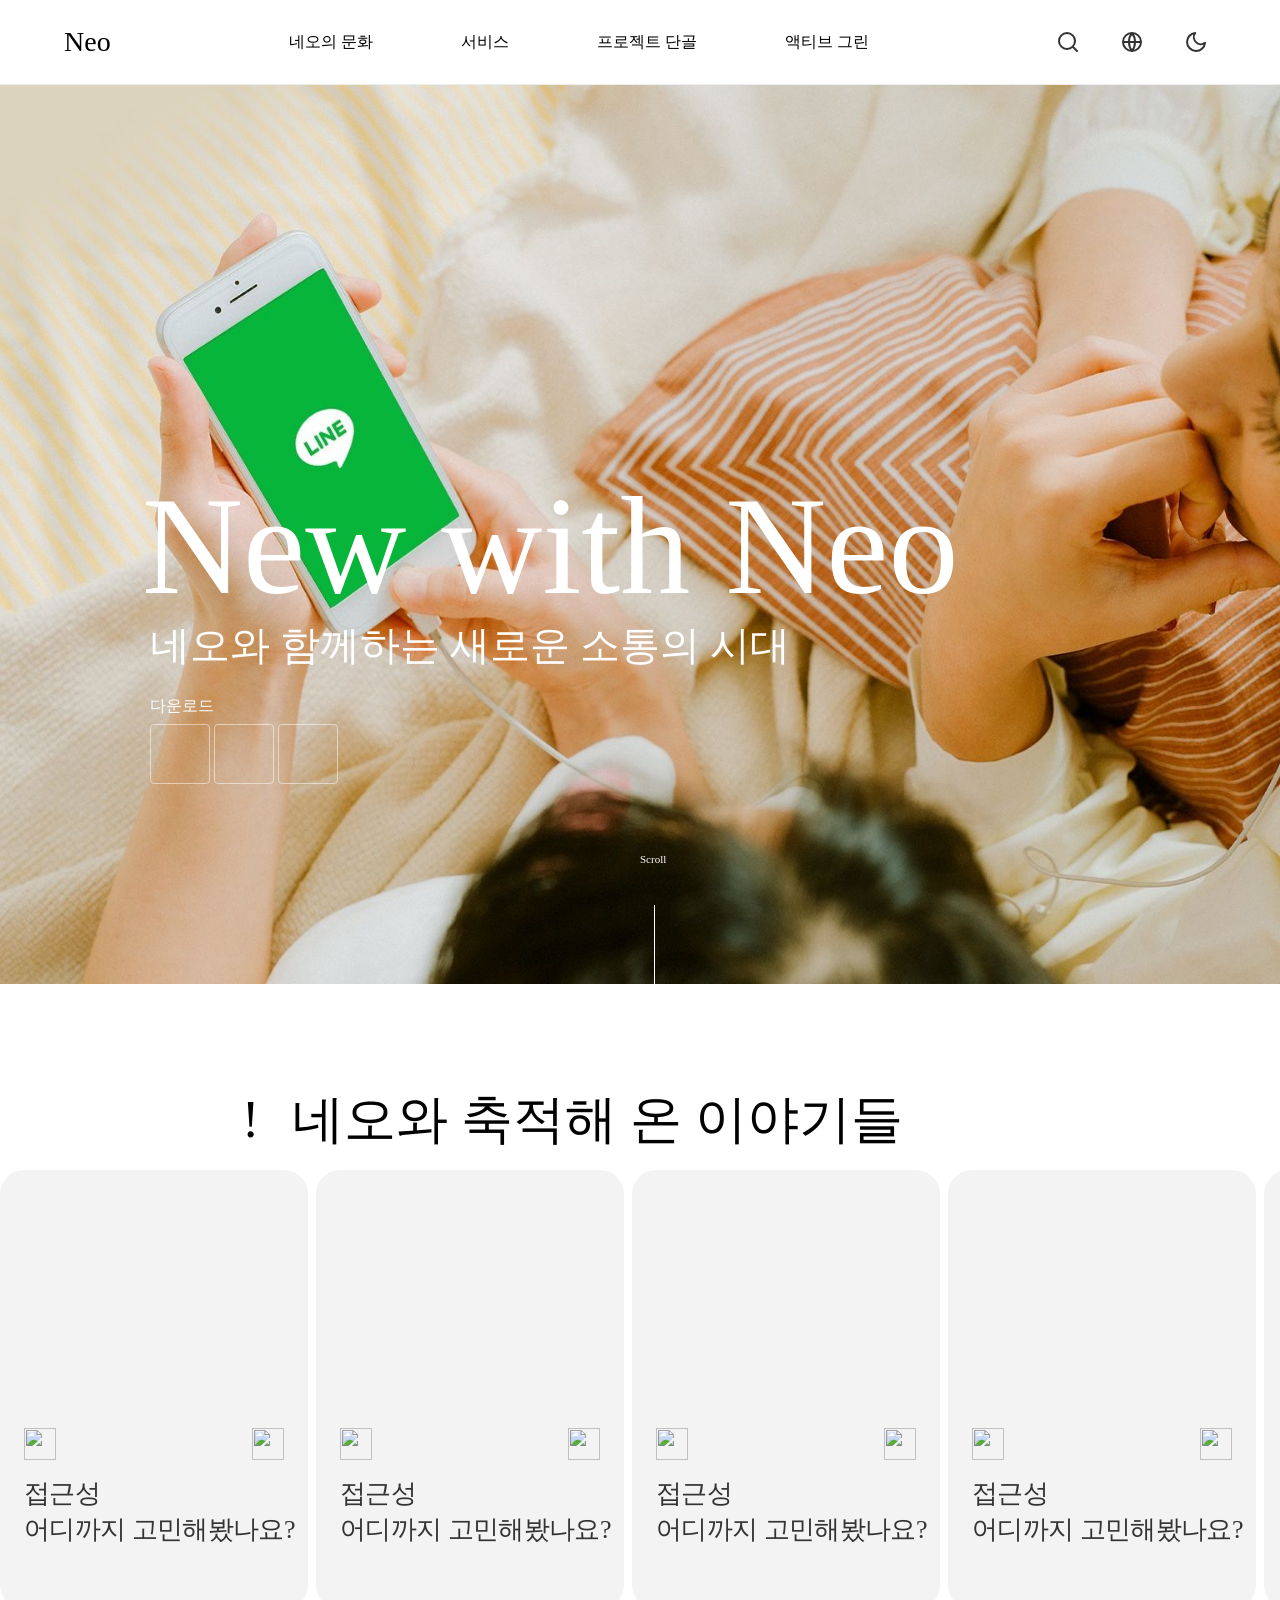
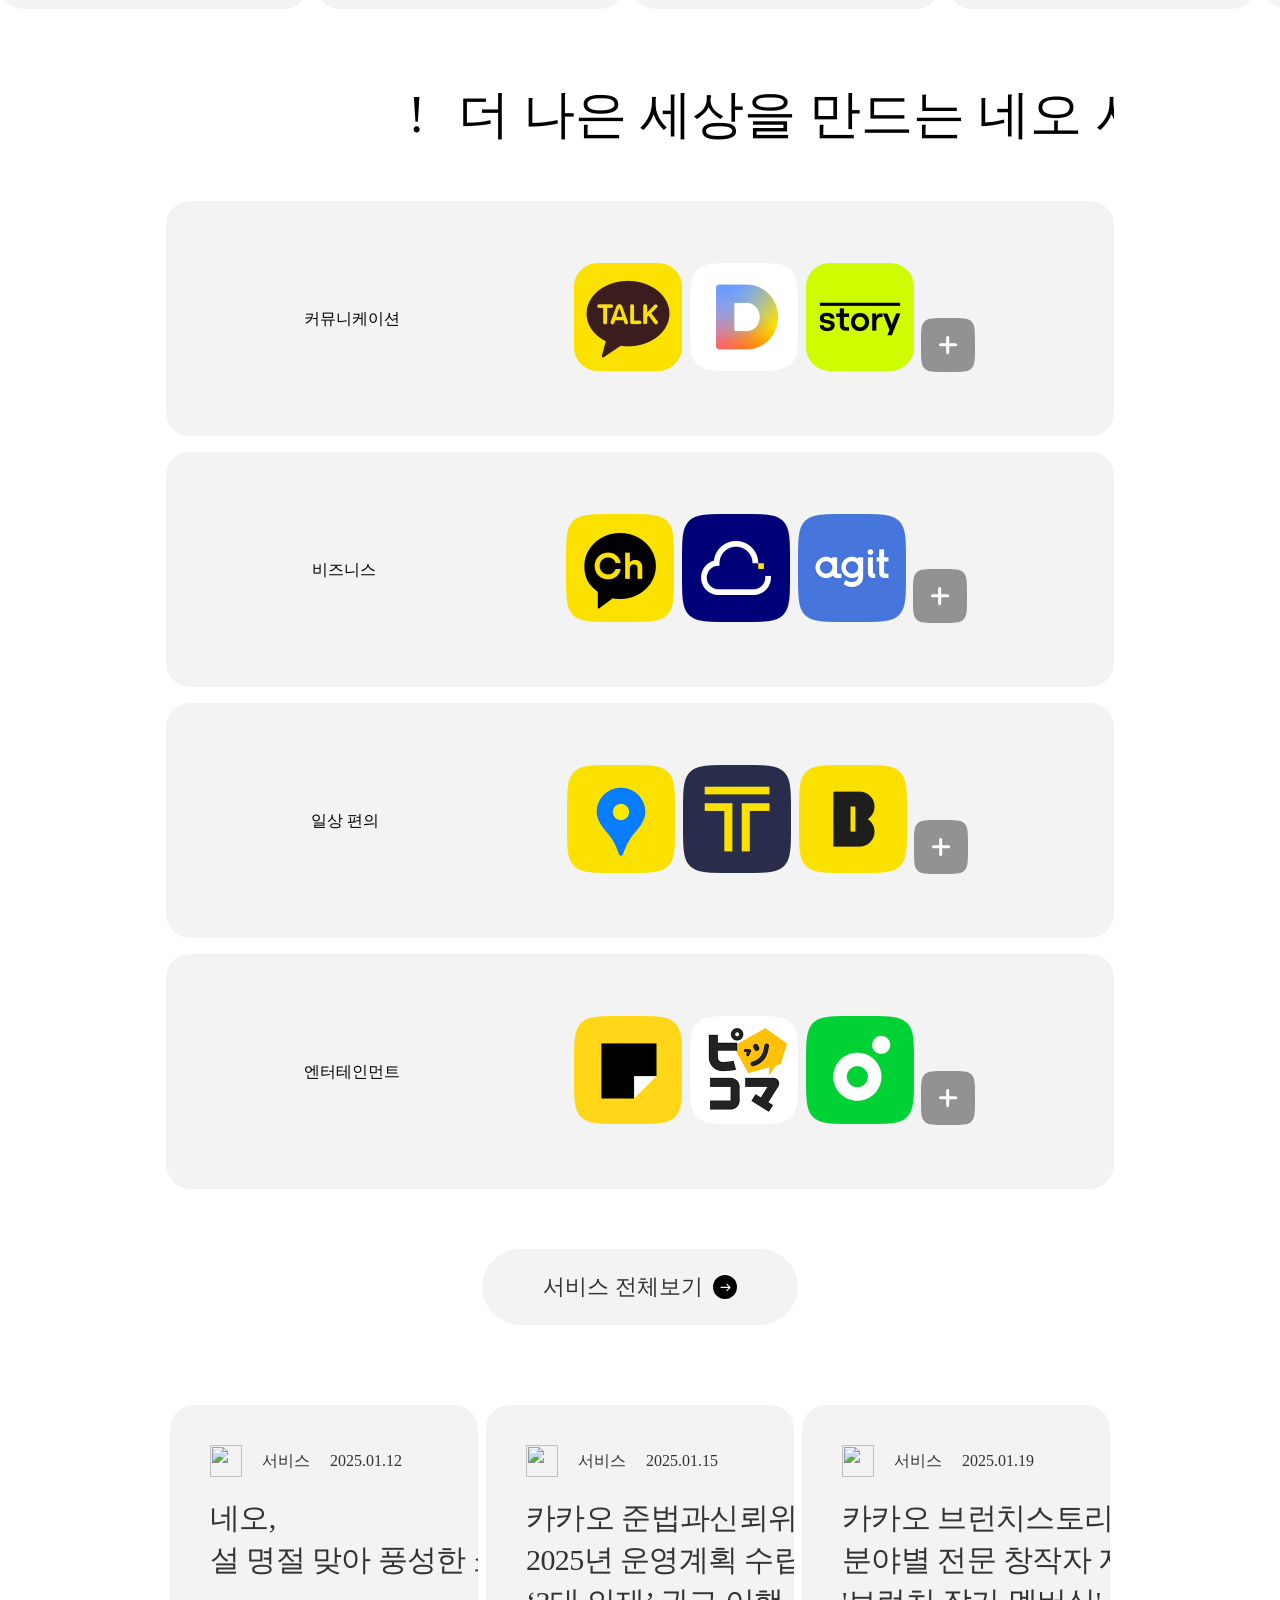
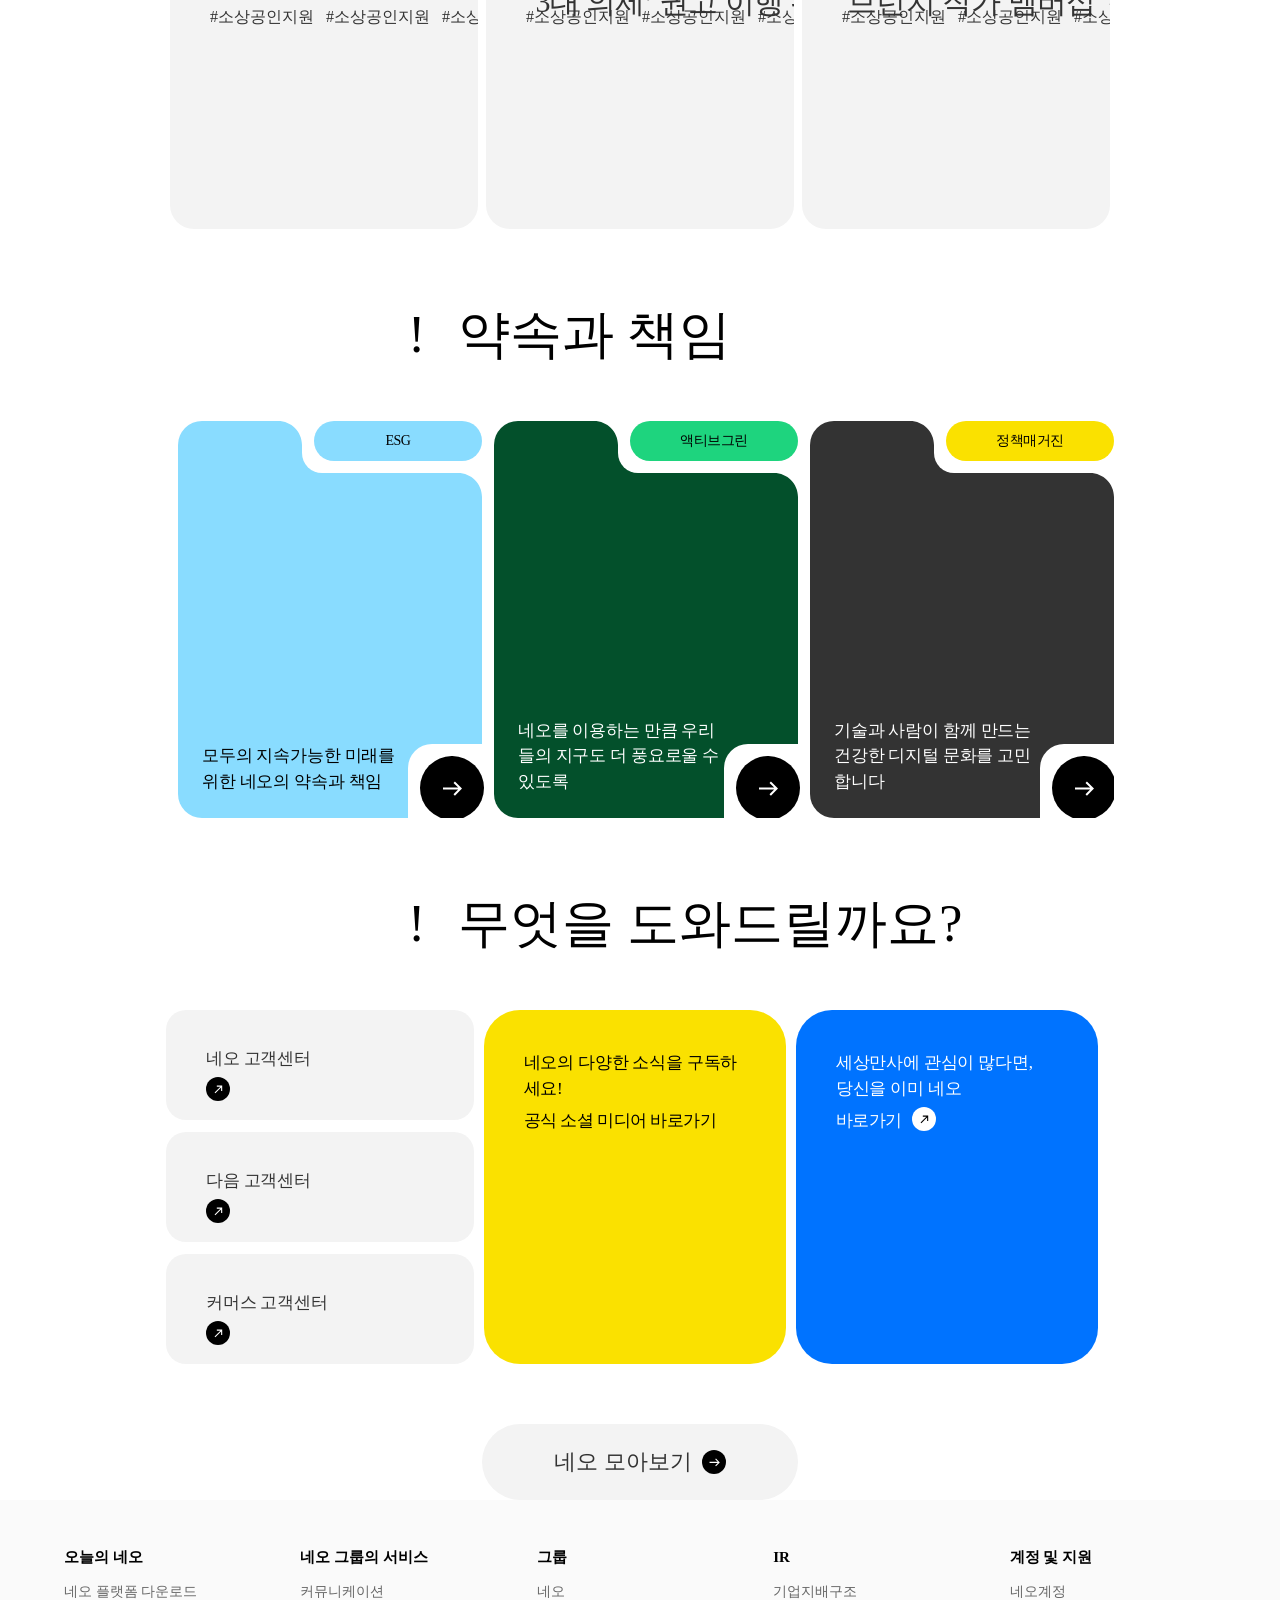
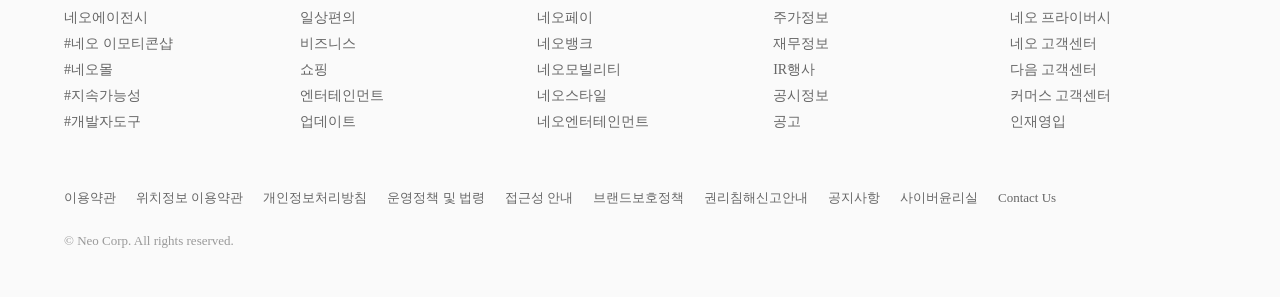
==== commit 83a5c994: "dd" ====
--- a/index.html
+++ b/index.html
@@ -762,49 +762,73 @@
         </section>
         
         <!-- 네오 서비스 -->
-        <section class="main-container">
-            <div class="title-container">
-                <h3 class="content-title">
-                    <div>
-                        <span class="carousel-icon">!</span>
-                        <span>   더 나은 세상을 만드는 네오 서비스</span>
-                      </div>
-                    
-                </h3>
-            </div> 
-            
-            <div class="inner_main ">
-                <ul class="service-list">
-                    <li class="service-item">
-                        <div><strong class="service-category">커뮤니케이션</strong>
-                        </div>
-                        <div><span>이미지</span><span>이미지</span><span>이미지</span></div>
-                    </li>
-                    <li class="service-item">
-                        <div><strong class="service-category">커뮤니케이션</strong>
-                        </div>
-                        <div><span>이미지</span><span>이미지</span><span>이미지</span></div>
-                    </li>
-                    <li class="service-item">
-                        <div><strong class="service-category">커뮤니케이션</strong>
-                        </div>
-                        <div class="service-links"><span>이미지</span><span>이미지</span><span>이미지</span></div>
-                    </li>
-                    <li class="service-item">
-                        <div><strong class="service-category">커뮤니케이션</strong>
-                        </div>
-                        <div><span>이미지</span><span>이미지</span><span>이미지</span></div>
-                    </li>
-                </ul>
-                <div class="wrap_btn">
-                    <button class="btn-navigation"> 
-                        <a class="btn-link">
-                        서비스 전체보기
-                        <svg data-v-be739f74=""  width="24" height="24" viewBox="0 0 24 24" fill="none" xmlns="http://www.w3.org/2000/svg" class="btn_arr"><circle data-v-be739f74="" cx="12" cy="12" r="12" fill="black"></circle> <path data-v-be739f74="" d="M13.9704 8.57847L13.2078 9.34107L15.7207 11.8539L7.53764 11.8543L7.53765 12.9296L15.7207 12.9292L13.2079 15.442L13.9705 16.2046L17.7836 12.3916L13.9704 8.57847Z" fill="white"></path></svg></a></button>
-                </div>
-            </div>
-        
-        </section>
+        <!-- 네오 서비스 -->
+      <section class="main-container">
+        <div class="title-container">
+          <h3 class="content-title">
+            <div>
+              <span class="carousel-icon">!</span>
+              <span> 더 나은 세상을 만드는 네오 서비스</span>
+            </div>
+
+          </h3>
+        </div>
+
+        <div class="inner_main ">
+          <ul class="service-list">
+            <li class="service-item">
+              <div><strong class="service-category">커뮤니케이션</strong></div>
+              <div class="service-links">
+                <span><img src="./image_main/cumuni1.png" alt="카카오톡"></span>
+                <span><img src="./image_main/cumuni2.png" alt="다음"></span>
+                <span><img src="./image_main/cumuni3.png" alt="카카오스토리"></span>
+                <span class="more-btn"><img src="./image_main/cumuni4.svg" alt="더보기 버튼"></span>
+              </div>
+            </li>
+            <li class="service-item">
+              <div><strong class="service-category">비즈니스</strong></div>
+              <div class="service-links">
+                <span><img src="./image_main/busi2.png" alt="채널"></span>
+                <span><img src="./image_main/busi3.png" alt="클라우드"></span>
+                <span><img src="./image_main/busi4.png" alt="아지트"></span>
+                <span class="more-btn"><img src="./image_main/cumuni4.svg" alt="더보기 버튼"></span>
+              </div>
+            </li>
+            <li class="service-item">
+              <div><strong class="service-category">일상 편의</strong></div>
+              <div class="service-links">
+                <span><img src="./image_main/convi1.png" alt="지도"></span>
+                <span><img src="./image_main/convi2.png" alt="T"></span>
+                <span><img src="./image_main/convi3.png" alt="뱅크"></span>
+                <span class="more-btn"><img src="./image_main/cumuni4.svg" alt="더보기 버튼"></span>
+              </div>
+            </li>
+            <li class="service-item">
+              <div><strong class="service-category">엔터테인먼트</strong></div>
+              <div class="service-links">
+                <span><img src="./image_main/enter1.png" alt="웹툰"></span>
+                <span><img src="./image_main/enter2.png" alt="게임"></span>
+                <span><img src="./image_main/enter3.png" alt="멜론"></span>
+                <span class="more-btn"><img src="./image_main/cumuni4.svg" alt="더보기 버튼"></span>
+              </div>
+            </li>
+          </ul>
+          <div class="wrap_btn">
+            <button class="btn-navigation">
+              <a class="btn-link">
+                서비스 전체보기
+                <svg data-v-be739f74="" width="24" height="24" viewBox="0 0 24 24" fill="none"
+                  xmlns="http://www.w3.org/2000/svg" class="btn_arr">
+                  <circle data-v-be739f74="" cx="12" cy="12" r="12" fill="black"></circle>
+                  <path data-v-be739f74=""
+                    d="M13.9704 8.57847L13.2078 9.34107L15.7207 11.8539L7.53764 11.8543L7.53765 12.9296L15.7207 12.9292L13.2079 15.442L13.9705 16.2046L17.7836 12.3916L13.9704 8.57847Z"
+                    fill="white"></path>
+                </svg></a></button>
+          </div>
+        </div>
+
+
+      </section>
         <!-- 오늘의 뉴스 -->
          
         <section class="main-container news-main-container">
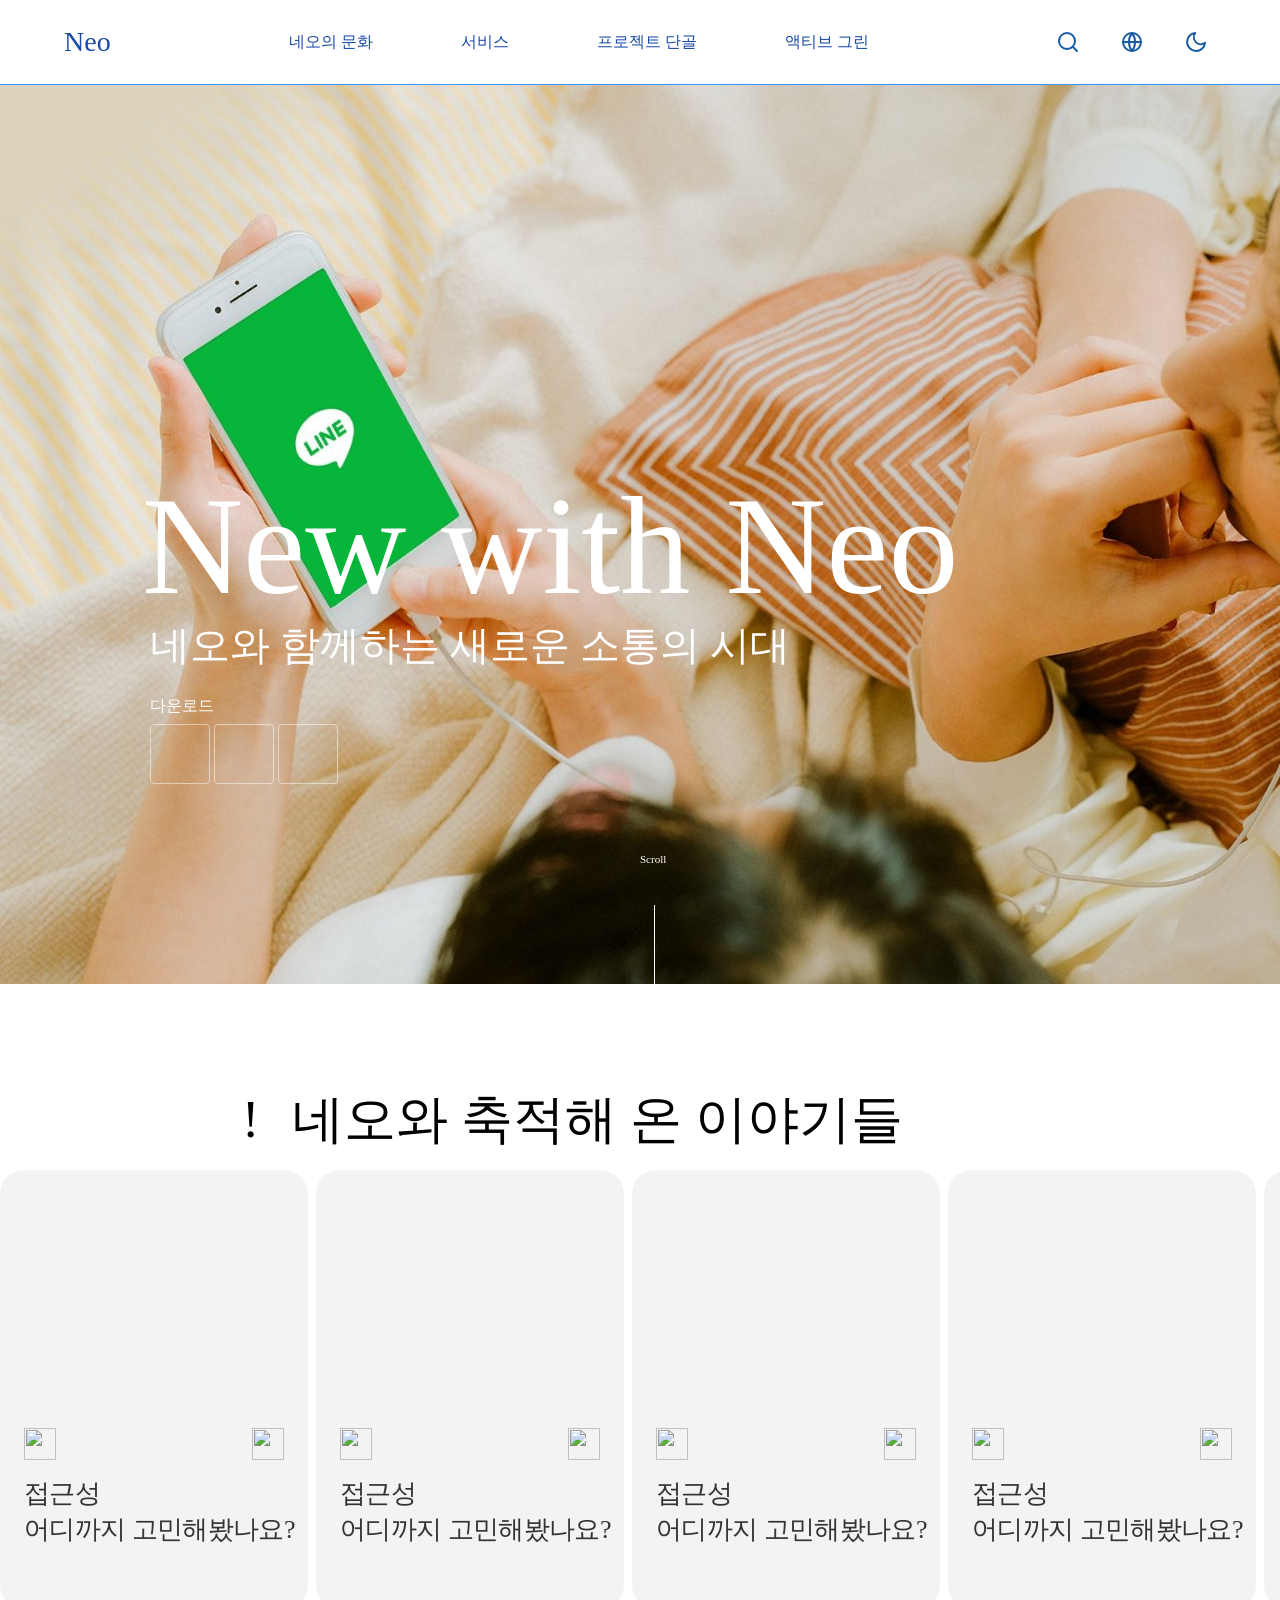
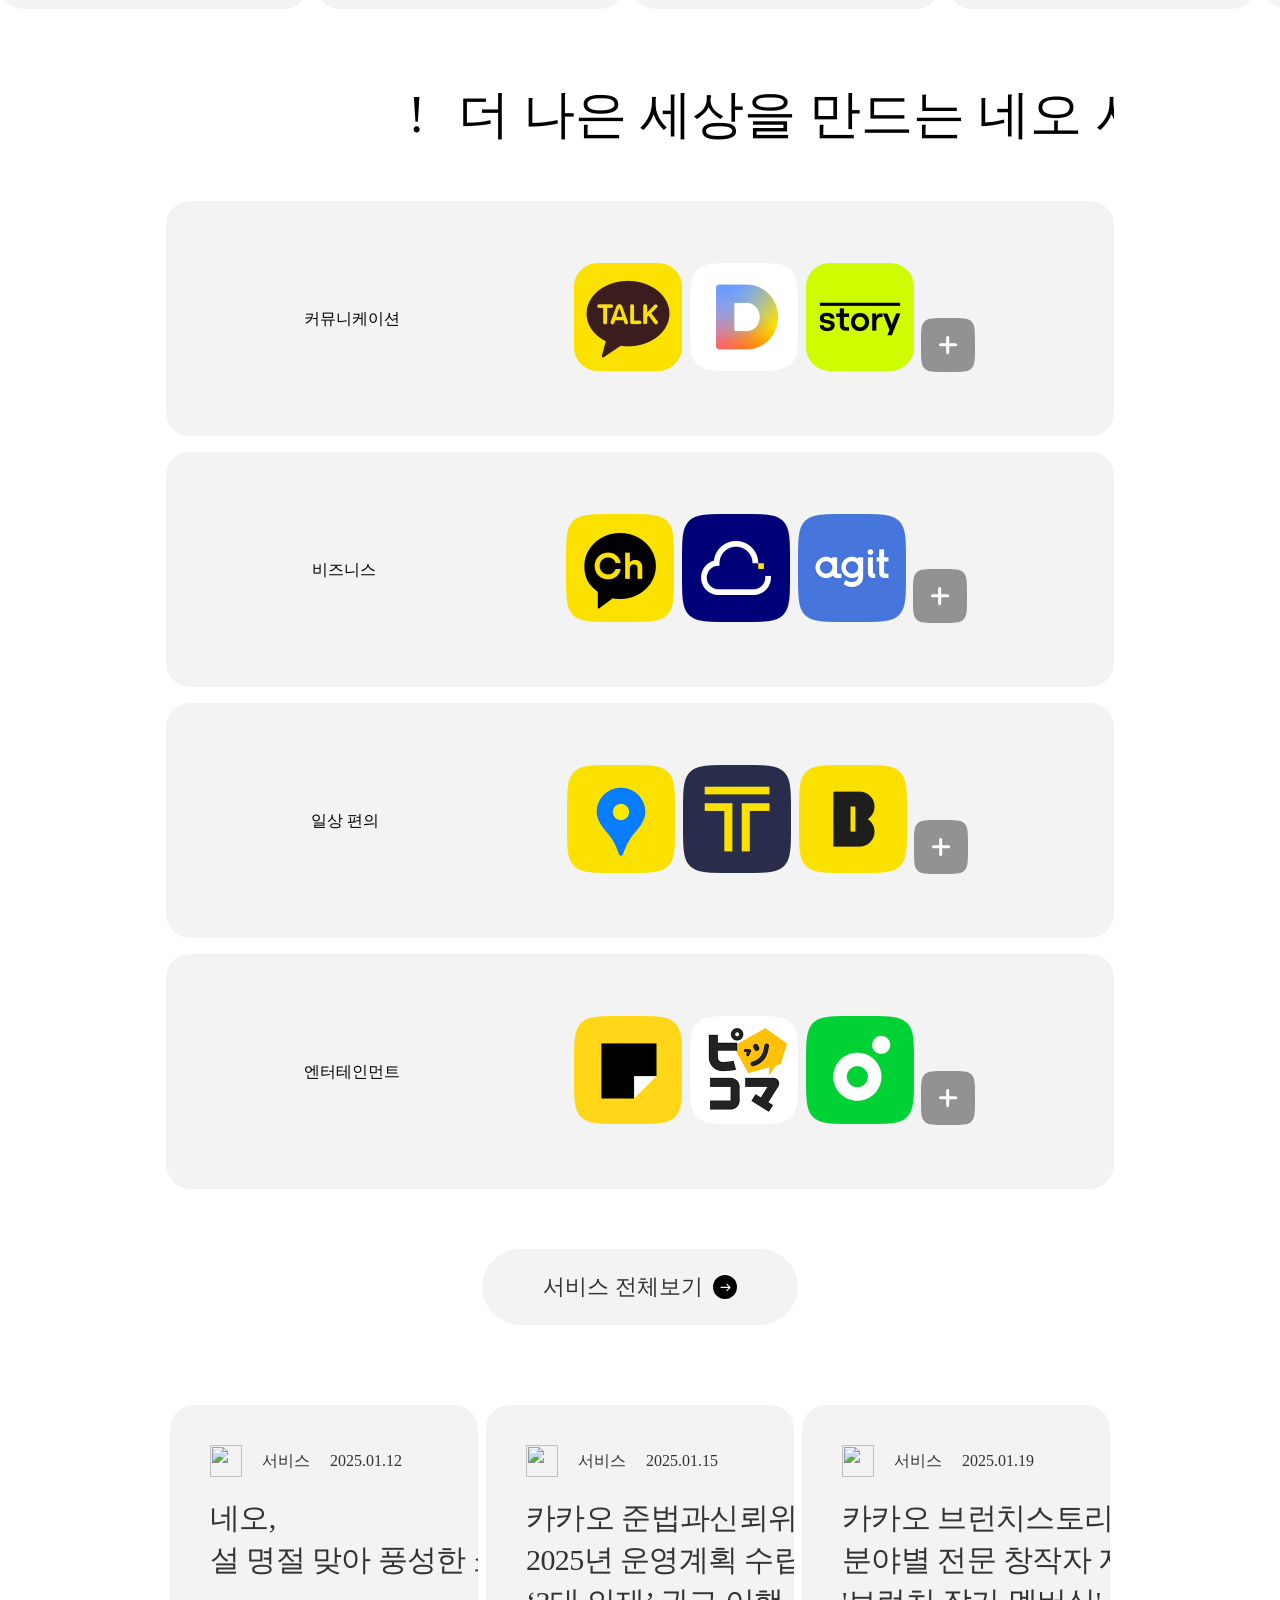
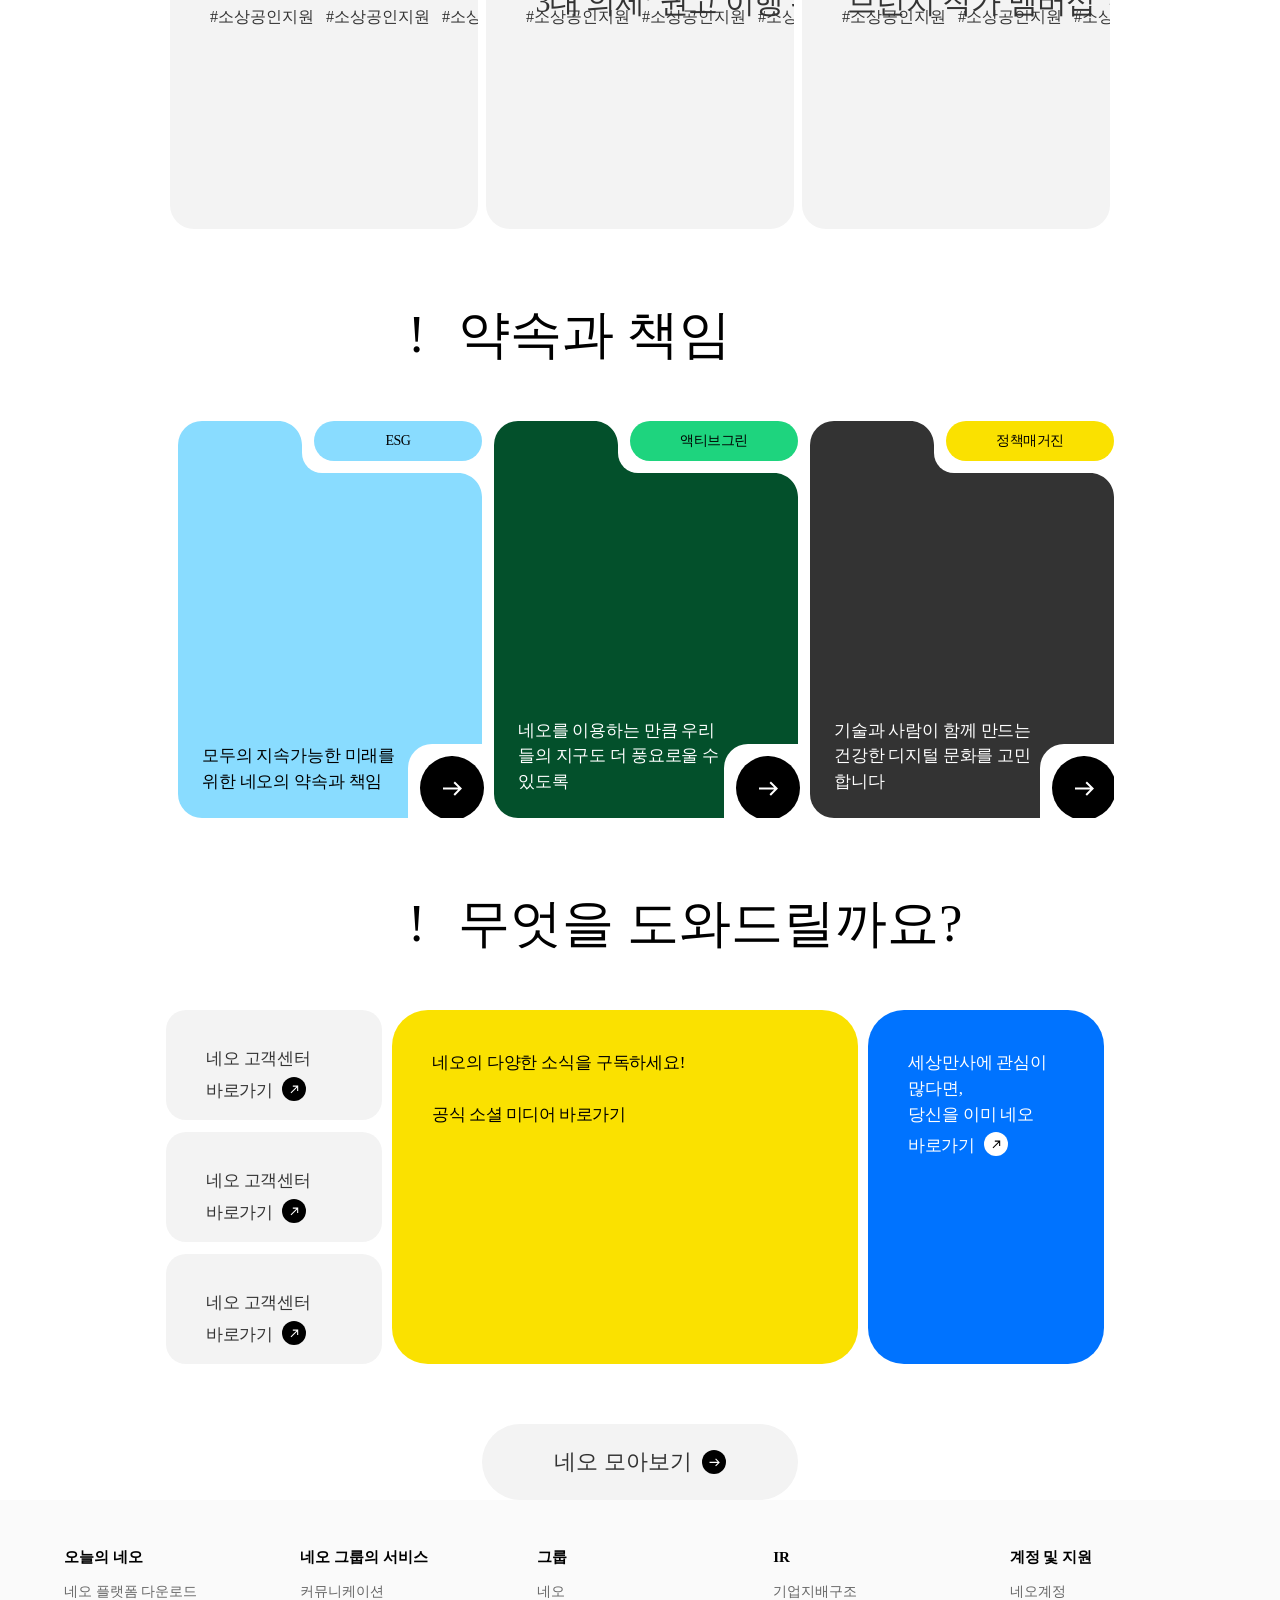
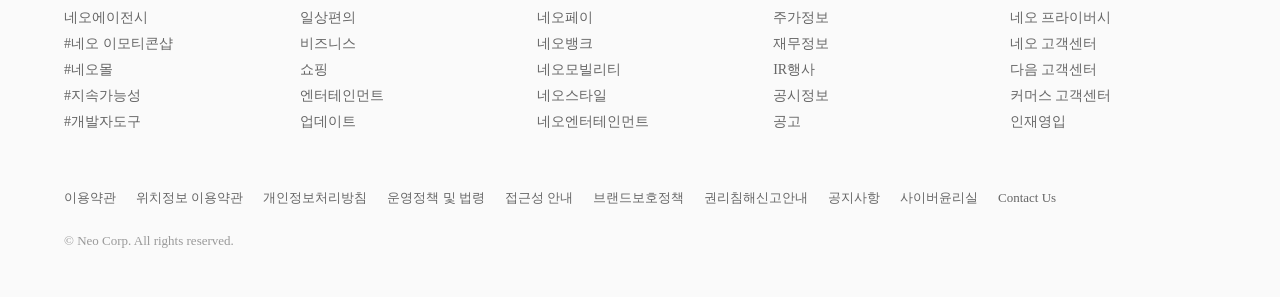
==== commit 92ed6c6e: "overall changes" ====
--- a/index.html
+++ b/index.html
@@ -1,768 +1,760 @@
 <!DOCTYPE html>
 <html lang="ko">
-  <head>
-    <meta charset="UTF-8" />
-    <meta http-equiv="X-UA-Compatible" content="IE=edge" />
-    <meta name="viewport" content="width=device-width, initial-scale=1.0" />
-    <title>페이지 제목</title>
-
-    <!-- <script src="./includeHTML.js"></script>
+
+<head>
+  <meta charset="UTF-8" />
+  <meta http-equiv="X-UA-Compatible" content="IE=edge" />
+  <meta name="viewport" content="width=device-width, initial-scale=1.0" />
+  <title>페이지 제목</title>
+
+  <!-- <script src="./includeHTML.js"></script>
     <script src="./randing/js/randing.js"></script> -->
-    <link rel="stylesheet" href="./randing/randing.css" />
-    <link rel="stylesheet" href="common.css" />
-    <link rel="stylesheet" href="reset.css" />
-    <link rel="stylesheet" href="./common/header/header.css">
-    <link rel="stylesheet" href="./common/footer/footer.css">
-  
-  </head>
-
-  <body>
-    <div class="common_flex">
-      <header class="header">
-        <nav class="activeGreen_nav">
-            <div class="activeGreen_nav_inner">
-                <a href="/index.html" class="activeGreen_nav_logo">Neo</a>
-
-                <div class="activeGreen_nav_menu">
-                    <div class="activeGreen_nav_menu">
-                        <a href="../../culture/culture.html" class="activeGreen_nav_item">네오의 문화</a>
-                        <a href="../../service/service.html" class="activeGreen_nav_item">서비스</a>
-                        <a href="../../projectRegular/projectRegular.html" class="activeGreen_nav_item">프로젝트 단골</a>
-                        <a href="../../activeGreen/activeGreen.html" class="activeGreen_nav_item">액티브 그린</a>
-                    </div>
-
-                </div>
-
-                <div class="activeGreen_nav_right">
-                    <!-- 검색 아이콘 -->
-                    <button type="button" class="activeGreen_nav_icon search_icon">
-                        <svg width="24" height="24" viewBox="0 0 24 24" fill="none" xmlns="http://www.w3.org/2000/svg">
-                            <path
-                                d="M11 19C15.4183 19 19 15.4183 19 11C19 6.58172 15.4183 3 11 3C6.58172 3 3 6.58172 3 11C3 15.4183 6.58172 19 11 19Z"
-                                stroke="currentColor" stroke-width="2" stroke-linecap="round" />
-                            <path d="M21 21L17 17" stroke="currentColor" stroke-width="2" stroke-linecap="round" />
-                        </svg>
-                    </button>
-
-                    <!-- 지구본 아이콘 -->
-                    <button type="button" id="translateBtn" class="activeGreen_nav_icon globe_icon">
-                        <svg width="24" height="24" viewBox="0 0 24 24" fill="none" xmlns="http://www.w3.org/2000/svg">
-                            <circle cx="12" cy="12" r="9" stroke="currentColor" stroke-width="2" />
-                            <path d="M12 3C14.5 6 15 9 15 12C15 15 14.5 18 12 21" stroke="currentColor"
-                                stroke-width="2" />
-                            <path d="M12 3C9.5 6 9 9 9 12C9 15 9.5 18 12 21" stroke="currentColor" stroke-width="2" />
-                            <path d="M3 12H21" stroke="currentColor" stroke-width="2" />
-                        </svg>
-                    </button>
-
-                    <!-- 달 아이콘 -->
-                    <button type="button" class="activeGreen_nav_icon dark_mode_icon">
-                        <svg width="24" height="24" viewBox="0 0 24 24" fill="none" xmlns="http://www.w3.org/2000/svg">
-                            <path d="M21 12.79A9 9 0 1 1 11.21 3 7 7 0 0 0 21 12.79z" stroke="currentColor"
-                                stroke-width="2" stroke-linecap="round" stroke-linejoin="round" />
-                        </svg>
-                    </button>
-
-                    <!-- 햄버거 메뉴 아이콘 (1024px 이하에서만 보임) -->
-                    <button type="button" id="hamburgerBtn" class="activeGreen_nav_icon hamburger_icon" id="
-                        hamburgerBtn">
-                        <svg width="24" height="24" viewBox="0 0 24 24" fill="none" xmlns="http://www.w3.org/2000/svg">
-                            <path d="M3 12H21M3 6H21M3 18H21" stroke="currentColor" stroke-width="2"
-                                stroke-linecap="round" />
-                        </svg>
-                    </button>
-                </div>
+  <link rel="stylesheet" href="./randing/randing.css" />
+  <link rel="stylesheet" href="common.css" />
+  <link rel="stylesheet" href="reset.css" />
+  <link rel="stylesheet" href="./common/header/header.css">
+  <link rel="stylesheet" href="./common/footer/footer.css">
+
+</head>
+
+<body>
+  <div class="common_flex">
+    <header class="header">
+      <nav class="activeGreen_nav">
+        <div class="activeGreen_nav_inner">
+          <a href="/index.html" class="activeGreen_nav_logo">Neo</a>
+
+          <div class="activeGreen_nav_menu">
+            <div class="activeGreen_nav_menu">
+              <a href="../../culture/culture.html" class="activeGreen_nav_item"
+                >네오의 문화</a
+              >
+              <a href="../../service/service.html" class="activeGreen_nav_item"
+                >서비스</a
+              >
+              <a
+                href="../../projectRegular/projectRegular.html"
+                class="activeGreen_nav_item"
+                >프로젝트 단골</a
+              >
+              <a
+                href="../../activeGreen/activeGreen.html"
+                class="activeGreen_nav_item"
+                >액티브 그린</a
+              >
             </div>
-        </nav>
-
-
-        <!-- 반응형 사이드바 -->
-        <div id="activeGreen_sidebar" class="activeGreen_sidebar">
-            <div class="activeGreen_sidebar_inner">
-                <div class="activeGreen_top_icons">
-                    <!-- 달 아이콘 -->
-                    <button type="button" class="activeGreen_nav_icon">
-                        <svg width="24" height="24" viewBox="0 0 24 24" fill="none">
-                            <path d="M21 12.79A9 9 0 1 1 11.21 3 7 7 0 0 0 21 12.79z" stroke="currentColor"
-                                stroke-width="2" stroke-linecap="round" stroke-linejoin="round" />
-                        </svg>
-                    </button>
-
-                    <!-- 지구본 아이콘 -->
-                    <button type="button" class="activeGreen_nav_icon">
-                        <svg width="24" height="24" viewBox="0 0 24 24" fill="none">
-                            <circle cx="12" cy="12" r="9" stroke="currentColor" stroke-width="2" />
-                            <path d="M12 3C14.5 6 15 9 15 12C15 15 14.5 18 12 21" stroke="currentColor"
-                                stroke-width="2" />
-                            <path d="M12 3C9.5 6 9 9 9 12C9 15 9.5 18 12 21" stroke="currentColor" stroke-width="2" />
-                            <path d="M3 12H21" stroke="currentColor" stroke-width="2" />
-                        </svg>
-                    </button>
-
-                    <!-- 닫기 아이콘 -->
-                    <button type="button" class="activeGreen_nav_icon activeGreen_sidebar_close">
-                        <svg width="24" height="24" viewBox="0 0 24 24" fill="none">
-                            <path d="M18 6L6 18M6 6L18 18" stroke="currentColor" stroke-width="2"
-                                stroke-linecap="round" />
-                        </svg>
-                    </button>
-                </div>
-                <div class="activeGreen_sidebar_menu">
-                    <a href="../../culture/culture.html" class="activeGreen_sidebar_item">
-                        <span>네오의 문화</span>
-                        <svg width="24" height="24" viewBox="0 0 24 24" fill="none">
-                            <path d="M5 12H19M19 12L13 6M19 12L13 18" stroke="currentColor" stroke-width="2"
-                                stroke-linecap="round" />
-                        </svg>
-                    </a>
-                    <a href="#" class="activeGreen_sidebar_item">
-                        <span>서비스</span>
-                        <svg width="24" height="24" viewBox="0 0 24 24" fill="none">
-                            <path d="M5 12H19M19 12L13 6M19 12L13 18" stroke="currentColor" stroke-width="2"
-                                stroke-linecap="round" />
-                        </svg>
-                    </a>
-                    <a href="../../projectRegular/projectRegular.html" class="activeGreen_sidebar_item">
-                        <span>프로젝트 단골</span>
-                        <svg width="24" height="24" viewBox="0 0 24 24" fill="none">
-                            <path d="M5 12H19M19 12L13 6M19 12L13 18" stroke="currentColor" stroke-width="2"
-                                stroke-linecap="round" />
-                        </svg>
-                    </a>
-                    <a href="../../activeGreen/activeGreen.html" class="activeGreen_sidebar_item">
-                        <span>액티브 그린</span>
-                        <svg width="24" height="24" viewBox="0 0 24 24" fill="none">
-                            <path d="M5 12H19M19 12L13 6M19 12L13 18" stroke="currentColor" stroke-width="2"
-                                stroke-linecap="round" />
-                        </svg>
-                    </a>
-
-                </div>
+          </div>
+
+          <div class="activeGreen_nav_right">
+            <!-- 검색 아이콘 -->
+            <button type="button" class="activeGreen_nav_icon search_icon">
+              <svg
+                width="24"
+                height="24"
+                viewBox="0 0 24 24"
+                fill="none"
+                xmlns="http://www.w3.org/2000/svg"
+              >
+                <path
+                  d="M11 19C15.4183 19 19 15.4183 19 11C19 6.58172 15.4183 3 11 3C6.58172 3 3 6.58172 3 11C3 15.4183 6.58172 19 11 19Z"
+                  stroke="#195AA6"
+                  stroke-width="2"
+                  stroke-linecap="round"
+                />
+                <path
+                  d="M21 21L17 17"
+                  stroke="#195AA6"
+                  stroke-width="2"
+                  stroke-linecap="round"
+                />
+              </svg>
+            </button>
+
+            <!-- 지구본 아이콘 -->
+            <button
+              type="button"
+              id="translateBtn"
+              class="activeGreen_nav_icon globe_icon"
+            >
+              <svg
+                width="24"
+                height="24"
+                viewBox="0 0 24 24"
+                fill="none"
+                xmlns="http://www.w3.org/2000/svg"
+              >
+                <circle
+                  cx="12"
+                  cy="12"
+                  r="9"
+                  stroke="#195AA6"
+                  stroke-width="2"
+                />
+                <path
+                  d="M12 3C14.5 6 15 9 15 12C15 15 14.5 18 12 21"
+                  stroke="#195AA6"
+                  stroke-width="2"
+                />
+                <path
+                  d="M12 3C9.5 6 9 9 9 12C9 15 9.5 18 12 21"
+                  stroke="#195AA6"
+                  stroke-width="2"
+                />
+                <path d="M3 12H21" stroke="#195AA6" stroke-width="2" />
+              </svg>
+            </button>
+
+            <!-- 달 아이콘 -->
+            <button type="button" class="activeGreen_nav_icon dark_mode_icon">
+              <svg
+                width="24"
+                height="24"
+                viewBox="0 0 24 24"
+                fill="none"
+                xmlns="http://www.w3.org/2000/svg"
+              >
+                <path
+                  d="M21 12.79A9 9 0 1 1 11.21 3 7 7 0 0 0 21 12.79z"
+                  stroke="#195AA6"
+                  stroke-width="2"
+                  stroke-linecap="round"
+                  stroke-linejoin="round"
+                />
+              </svg>
+            </button>
+
+            <!-- 햄버거 메뉴 아이콘 (1024px 이하에서만 보임) -->
+            <button
+              type="button"
+              id="hamburgerBtn"
+              class="activeGreen_nav_icon hamburger_icon"
+              id="
+                        hamburgerBtn"
+            >
+              <svg
+                width="24"
+                height="24"
+                viewBox="0 0 24 24"
+                fill="none"
+                xmlns="http://www.w3.org/2000/svg"
+              >
+                <path
+                  d="M3 12H21M3 6H21M3 18H21"
+                  stroke="#195AA6"
+                  stroke-width="2"
+                  stroke-linecap="round"
+                />
+              </svg>
+            </button>
+          </div>
+        </div>
+      </nav>
+
+
+      <!-- 반응형 사이드바 -->
+      <div id="activeGreen_sidebar" class="activeGreen_sidebar">
+        <div class="activeGreen_sidebar_inner">
+          <div class="activeGreen_top_icons">
+            <!-- 달 아이콘 -->
+            <button type="button" class="activeGreen_nav_icon">
+              <svg width="24" height="24" viewBox="0 0 24 24" fill="none">
+                <path d="M21 12.79A9 9 0 1 1 11.21 3 7 7 0 0 0 21 12.79z" stroke="currentColor" stroke-width="2"
+                  stroke-linecap="round" stroke-linejoin="round" />
+              </svg>
+            </button>
+
+            <!-- 지구본 아이콘 -->
+            <button type="button" class="activeGreen_nav_icon">
+              <svg width="24" height="24" viewBox="0 0 24 24" fill="none">
+                <circle cx="12" cy="12" r="9" stroke="currentColor" stroke-width="2" />
+                <path d="M12 3C14.5 6 15 9 15 12C15 15 14.5 18 12 21" stroke="currentColor" stroke-width="2" />
+                <path d="M12 3C9.5 6 9 9 9 12C9 15 9.5 18 12 21" stroke="currentColor" stroke-width="2" />
+                <path d="M3 12H21" stroke="currentColor" stroke-width="2" />
+              </svg>
+            </button>
+
+            <!-- 닫기 아이콘 -->
+            <button type="button" class="activeGreen_nav_icon activeGreen_sidebar_close">
+              <svg width="24" height="24" viewBox="0 0 24 24" fill="none">
+                <path d="M18 6L6 18M6 6L18 18" stroke="currentColor" stroke-width="2" stroke-linecap="round" />
+              </svg>
+            </button>
+          </div>
+          <div class="activeGreen_sidebar_menu">
+            <a href="../../culture/culture.html" class="activeGreen_sidebar_item">
+              <span>네오의 문화</span>
+              <svg width="24" height="24" viewBox="0 0 24 24" fill="none">
+                <path d="M5 12H19M19 12L13 6M19 12L13 18" stroke="currentColor" stroke-width="2"
+                  stroke-linecap="round" />
+              </svg>
+            </a>
+            <a href="#" class="activeGreen_sidebar_item">
+              <span>서비스</span>
+              <svg width="24" height="24" viewBox="0 0 24 24" fill="none">
+                <path d="M5 12H19M19 12L13 6M19 12L13 18" stroke="currentColor" stroke-width="2"
+                  stroke-linecap="round" />
+              </svg>
+            </a>
+            <a href="../../projectRegular/projectRegular.html" class="activeGreen_sidebar_item">
+              <span>프로젝트 단골</span>
+              <svg width="24" height="24" viewBox="0 0 24 24" fill="none">
+                <path d="M5 12H19M19 12L13 6M19 12L13 18" stroke="currentColor" stroke-width="2"
+                  stroke-linecap="round" />
+              </svg>
+            </a>
+            <a href="../../activeGreen/activeGreen.html" class="activeGreen_sidebar_item">
+              <span>액티브 그린</span>
+              <svg width="24" height="24" viewBox="0 0 24 24" fill="none">
+                <path d="M5 12H19M19 12L13 6M19 12L13 18" stroke="currentColor" stroke-width="2"
+                  stroke-linecap="round" />
+              </svg>
+            </a>
+
+          </div>
+        </div>
+      </div>
+
+      <!-- 사이드바 오버레이 -->
+      <div id="sidebar_overlay" class="activeGreen_sidebar_overlay"></div>
+
+    </header>
+    <div class="common_content">
+      <div class="banner">
+        <div class="title-continer">
+          <div class="main-title">New with Neo</div>
+
+          <div class="sub-title"> 네오와 함께하는 새로운 소통의 시대</div>
+          <div class="download-continer">
+            <div class="mvDownloadTxt onlyPc">
+              <div class="download-title">다운로드</div>
             </div>
-        </div>
-
-        <!-- 사이드바 오버레이 -->
-        <div id="sidebar_overlay" class="activeGreen_sidebar_overlay"></div>
-
-    </header>
-      <div class="common_content">        
-        <div class="banner">
-            <div class="title-continer">
-                <div class="main-title">New with Neo</div>
-            
-            <div class="sub-title"> 네오와 함께하는 새로운 소통의 시대</div>
-            <div class="download-continer">
-                <div class="mvDownloadTxt onlyPc">
-                    <div class="download-title">다운로드</div></div>  
-
-                    <ul class="download-list onlyPc">
-                        <li>
-                        <a href="#" target="_blank" rel="noopener noreferrer"></a>
-
-                            </li>
-                            <li>
-                                <a href="#" target="_blank" rel="noopener noreferrer"></a>                                
-                                    </li>
-                                    <li>
-                                    <a href="#" target="_blank" rel="noopener noreferrer"></a>
-
-                                            
-                                            </li>
-                          </ul>
-                                
+
+            <ul class="download-list onlyPc">
+              <li>
+                <a href="#" target="_blank" rel="noopener noreferrer"></a>
+
+              </li>
+              <li>
+                <a href="#" target="_blank" rel="noopener noreferrer"></a>
+              </li>
+              <li>
+                <a href="#" target="_blank" rel="noopener noreferrer"></a>
+
+
+              </li>
+            </ul>
+
+          </div>
+
+        </div>
+        <ul class="banner-list">
+          <li>
+            <div class="mvImg gatsby-image-wrapper">
+
+
+
+              <img class="banner-img" aria-hidden="true" src="./randing/assets/mv02.jpg" alt="">
+
             </div>
-          
-        </div>
-           <ul class="banner-list">
-            <li>
-            <div class="mvImg gatsby-image-wrapper">
-
-            
-             
-                  <img class="banner-img" aria-hidden="true" src="./randing/assets/mv02.jpg" alt="" 
-                  >
-                
-              </div>
-            </li>
-              </ul>
-           
-              <div class="scrollNavWrap onlyPc"><span class="scrollNav">Scroll</span></div>
-              <div id="mainTitleArea">
-                <h2 class="fontL">Life on LINE</h2>
-                <p class="subTxt">메신저 앱 그 이상의 경험을 제공합니다.
-                라인은 새로운 인프라 경험, 새로운 커뮤니케이션 경험을 모두에게 전달하고자 합니다.</p>
-              </div>
-        
-    </div>
-        <!-- 캐러셀 -->
-        <section class="main-container carousel "> 
-            <div class="title-container">
-              <h3 class="content-title">
-                <div>
-                  <span class="carousel-icon">!</span>
-                  <span>네오와 축적해 온 이야기들</span>
-                </div>
-                
-                <button class="carousel-control">슬라이드 시작</button>
-                
-              </h3>
+          </li>
+        </ul>
+
+        <div class="scrollNavWrap onlyPc"><span class="scrollNav">Scroll</span></div>
+        <div id="mainTitleArea">
+          <h2 class="fontL">New With Neo</h2>
+          <p class="subTxt">메신저 앱 그 이상의 경험을 제공합니다.
+            네오는 새로운 인프라 경험, 새로운 커뮤니케이션 경험을 모두에게 전달하고자 합니다.</p>
+        </div>
+
+      </div>
+      <!-- 캐러셀 -->
+      <section class="main-container carousel ">
+        <div class="title-container">
+          <h3 class="content-title">
+            <div>
+              <span class="carousel-icon">!</span>
+              <span>네오와 축적해 온 이야기들</span>
             </div>
-            <section id="carouselStory" class="inner-main carousel-story">
-                <!-- <div class="slider-wrap" id="sliderWrap" style="transform: translateX(0)"> -->
-              <ul class="list-story"  id="storyList">
-                
-              <li class="item-container"> 
-  
-  
-                  
-                  <a class="link-card">
-                    <div class="wrap-thumb">
-                        <img data-v-4eab7ab4="" src="//t1.kakaocdn.net/thumb/C630x354.fwebp.q100/?fname=https%3A%2F%2Ft1.kakaocdn.net%2Fkakaocorp%2Fkakaocorp%2Fadmin%2Farchives%2F85d56931018c00001.jpg" draggable="false" alt="" class="thumb_img">
-                      </div>
-                      <div class="wrap-text">
-
-             
-                <div class="info-cate">
-                  <div class="info-left">
-                  <img
-                    data-v-2d99603c=""
-                    data-v-4eab7ab4=""
-                    src="https://t1.kakaocdn.net/kakaocorp/kakaocorp/admin/category/1ef5eae0019300001.png?type=thumb&amp;opt=C72x72.fwebp"
-                    alt=""
-                    tabindex="-1"
-                    class="ico_cate"
-                  />
-                  <span> 서비스</span>
-                  </div>
-      <div class="info-right">
-  
-      <img
-                    data-v-2d99603c=""
-                    data-v-4eab7ab4=""
-                    src="https://t1.kakaocdn.net/kakaocorp/kakaocorp/admin/category/1ef5eae0019300001.png?type=thumb&amp;opt=C72x72.fwebp"
-                    alt=""
-                    tabindex="-1"
-                    class="ico_cate"
-                  />
-              </div>
-              </div>
-              <div class="item-title">
-                <strong>접근성<br>어디까지 고민해봤나요?</strong>
-              </div>
-
- <p class="desc_card">
-                    마케팅이 어려웠던 사장님이 <br> 매출 500% 올린 비결
-                  </p> 
-                  <p class="info-bottom-info">
-                    <span class="info-tag">#소상공인지원</span>
-                    <span class="info-tag">#소상공인지원</span>
-                    <span class="info-tag">#소상공인지원</span>
-                  </p>
-
-              
-                </div>
-           
-            </a>
-  
-              </li>
-               <li class="item-container"> 
-  
-  
-                  
-                  <a class="link-card">
-                    <div class="wrap-thumb">
-                        <img data-v-4eab7ab4="" src="//t1.kakaocdn.net/thumb/C630x354.fwebp.q100/?fname=https%3A%2F%2Ft1.kakaocdn.net%2Fkakaocorp%2Fkakaocorp%2Fadmin%2Farchives%2F85d56931018c00001.jpg" draggable="false" alt="" class="thumb_img">
-                      </div>
-                      <div class="wrap-text">
-
-             
-                <div class="info-cate">
-                  <div class="info-left">
-                  <img
-                    data-v-2d99603c=""
-                    data-v-4eab7ab4=""
-                    src="https://t1.kakaocdn.net/kakaocorp/kakaocorp/admin/category/1ef5eae0019300001.png?type=thumb&amp;opt=C72x72.fwebp"
-                    alt=""
-                    tabindex="-1"
-                    class="ico_cate"
-                  />
-                  <span> 서비스</span>
-                  </div>
-      <div class="info-right">
-  
-      <img
-                    data-v-2d99603c=""
-                    data-v-4eab7ab4=""
-                    src="https://t1.kakaocdn.net/kakaocorp/kakaocorp/admin/category/1ef5eae0019300001.png?type=thumb&amp;opt=C72x72.fwebp"
-                    alt=""
-                    tabindex="-1"
-                    class="ico_cate"
-                  />
-              </div>
-              </div>
-              <div class="item-title">
-                <strong>접근성<br>어디까지 고민해봤나요?</strong>
-              </div>
-
- <p class="desc_card">
-                    마케팅이 어려웠던 사장님이 <br> 매출 500% 올린 비결
-                  </p> 
-                  <p class="info-bottom-info">
-                    <span class="info-tag">#소상공인지원</span>
-                    <span class="info-tag">#소상공인지원</span>
-                    <span class="info-tag">#소상공인지원</span>
-                  </p>
-
-              
-                </div>
-           
-            </a>
-  
-              </li>
-              <li class="item-container"> 
-  
-  
-                  
-                <a class="link-card">
-                  <div class="wrap-thumb">
-                      <img data-v-4eab7ab4="" src="//t1.kakaocdn.net/thumb/C630x354.fwebp.q100/?fname=https%3A%2F%2Ft1.kakaocdn.net%2Fkakaocorp%2Fkakaocorp%2Fadmin%2Farchives%2F85d56931018c00001.jpg" draggable="false" alt="" class="thumb_img">
-                    </div>
-                    <div class="wrap-text">
-
-           
-              <div class="info-cate">
-                <div class="info-left">
-                <img
-                  data-v-2d99603c=""
-                  data-v-4eab7ab4=""
-                  src="https://t1.kakaocdn.net/kakaocorp/kakaocorp/admin/category/1ef5eae0019300001.png?type=thumb&amp;opt=C72x72.fwebp"
-                  alt=""
-                  tabindex="-1"
-                  class="ico_cate"
-                />
-                <span> 서비스</span>
-                </div>
-    <div class="info-right">
-
-    <img
-                  data-v-2d99603c=""
-                  data-v-4eab7ab4=""
-                  src="https://t1.kakaocdn.net/kakaocorp/kakaocorp/admin/category/1ef5eae0019300001.png?type=thumb&amp;opt=C72x72.fwebp"
-                  alt=""
-                  tabindex="-1"
-                  class="ico_cate"
-                />
-            </div>
-            </div>
-            <div class="item-title">
-              <strong>접근성<br>어디까지 고민해봤나요?</strong>
-            </div>
-
-<p class="desc_card">
-                  마케팅이 어려웠던 사장님이 <br> 매출 500% 올린 비결
-                </p> 
-                <p class="info-bottom-info">
-                  <span class="info-tag">#소상공인지원</span>
-                  <span class="info-tag">#소상공인지원</span>
-                  <span class="info-tag">#소상공인지원</span>
-                </p>
-
-            
-              </div>
-         
-          </a>
-
-            </li>
-            <li class="item-container"> 
-  
-  
-                  
+
+            <button class="carousel-control">슬라이드 시작</button>
+
+          </h3>
+        </div>
+        <section id="carouselStory" class="inner-main carousel-story">
+          <!-- <div class="slider-wrap" id="sliderWrap" style="transform: translateX(0)"> -->
+          <ul class="list-story" id="storyList">
+
+            <li class="item-container">
+
+
+
               <a class="link-card">
                 <div class="wrap-thumb">
-                    <img data-v-4eab7ab4="" src="//t1.kakaocdn.net/thumb/C630x354.fwebp.q100/?fname=https%3A%2F%2Ft1.kakaocdn.net%2Fkakaocorp%2Fkakaocorp%2Fadmin%2Farchives%2F85d56931018c00001.jpg" draggable="false" alt="" class="thumb_img">
-                  </div>
-                  <div class="wrap-text">
-
-         
-            <div class="info-cate">
-              <div class="info-left">
-              <img
-                data-v-2d99603c=""
-                data-v-4eab7ab4=""
-                src="https://t1.kakaocdn.net/kakaocorp/kakaocorp/admin/category/1ef5eae0019300001.png?type=thumb&amp;opt=C72x72.fwebp"
-                alt=""
-                tabindex="-1"
-                class="ico_cate"
-              />
-              <span> 서비스</span>
-              </div>
-  <div class="info-right">
-
-  <img
-                data-v-2d99603c=""
-                data-v-4eab7ab4=""
-                src="https://t1.kakaocdn.net/kakaocorp/kakaocorp/admin/category/1ef5eae0019300001.png?type=thumb&amp;opt=C72x72.fwebp"
-                alt=""
-                tabindex="-1"
-                class="ico_cate"
-              />
-          </div>
-          </div>
-          <div class="item-title">
-            <strong>접근성<br>어디까지 고민해봤나요?</strong>
-          </div>
-
-<p class="desc_card">
-                마케팅이 어려웠던 사장님이 <br> 매출 500% 올린 비결
-              </p> 
-              <p class="info-bottom-info">
-                <span class="info-tag">#소상공인지원</span>
-                <span class="info-tag">#소상공인지원</span>
-                <span class="info-tag">#소상공인지원</span>
-              </p>
-
-          
-            </div>
-       
-        </a>
-
-          </li>
-          <li class="item-container"> 
-  
-  
-                  
-            <a class="link-card">
-              <div class="wrap-thumb">
-                  <img data-v-4eab7ab4="" src="//t1.kakaocdn.net/thumb/C630x354.fwebp.q100/?fname=https%3A%2F%2Ft1.kakaocdn.net%2Fkakaocorp%2Fkakaocorp%2Fadmin%2Farchives%2F85d56931018c00001.jpg" draggable="false" alt="" class="thumb_img">
+                  <img data-v-4eab7ab4=""
+                    src="//t1.kakaocdn.net/thumb/C630x354.fwebp.q100/?fname=https%3A%2F%2Ft1.kakaocdn.net%2Fkakaocorp%2Fkakaocorp%2Fadmin%2Farchives%2F85d56931018c00001.jpg"
+                    draggable="false" alt="" class="thumb_img">
                 </div>
                 <div class="wrap-text">
 
-       
-          <div class="info-cate">
-            <div class="info-left">
-            <img
-              data-v-2d99603c=""
-              data-v-4eab7ab4=""
-              src="https://t1.kakaocdn.net/kakaocorp/kakaocorp/admin/category/1ef5eae0019300001.png?type=thumb&amp;opt=C72x72.fwebp"
-              alt=""
-              tabindex="-1"
-              class="ico_cate"
-            />
-            <span> 서비스</span>
-            </div>
-<div class="info-right">
-
-<img
-              data-v-2d99603c=""
-              data-v-4eab7ab4=""
-              src="https://t1.kakaocdn.net/kakaocorp/kakaocorp/admin/category/1ef5eae0019300001.png?type=thumb&amp;opt=C72x72.fwebp"
-              alt=""
-              tabindex="-1"
-              class="ico_cate"
-            />
-        </div>
-        </div>
-        <div class="item-title">
-          <strong>접근성<br>어디까지 고민해봤나요?</strong>
-        </div>
-
-<p class="desc_card">
-              마케팅이 어려웠던 사장님이 <br> 매출 500% 올린 비결
-            </p> 
-            <p class="info-bottom-info">
-              <span class="info-tag">#소상공인지원</span>
-              <span class="info-tag">#소상공인지원</span>
-              <span class="info-tag">#소상공인지원</span>
-            </p>
-
-        
-          </div>
-     
-      </a>
-
-        </li>
-            </ul> 
-              <ul class="list-story"  id="storyList">
-                
-              <li class="item-container"> 
-  
-  
-                  
-                  <a class="link-card">
-                    <div class="wrap-thumb">
-                        <img data-v-4eab7ab4="" src="//t1.kakaocdn.net/thumb/C630x354.fwebp.q100/?fname=https%3A%2F%2Ft1.kakaocdn.net%2Fkakaocorp%2Fkakaocorp%2Fadmin%2Farchives%2F85d56931018c00001.jpg" draggable="false" alt="" class="thumb_img">
-                      </div>
-                      <div class="wrap-text">
-
-             
-                <div class="info-cate">
-                  <div class="info-left">
-                  <img
-                    data-v-2d99603c=""
-                    data-v-4eab7ab4=""
-                    src="https://t1.kakaocdn.net/kakaocorp/kakaocorp/admin/category/1ef5eae0019300001.png?type=thumb&amp;opt=C72x72.fwebp"
-                    alt=""
-                    tabindex="-1"
-                    class="ico_cate"
-                  />
-                  <span> 서비스</span>
-                  </div>
-      <div class="info-right">
-  
-      <img
-                    data-v-2d99603c=""
-                    data-v-4eab7ab4=""
-                    src="https://t1.kakaocdn.net/kakaocorp/kakaocorp/admin/category/1ef5eae0019300001.png?type=thumb&amp;opt=C72x72.fwebp"
-                    alt=""
-                    tabindex="-1"
-                    class="ico_cate"
-                  />
-              </div>
-              </div>
-              <div class="item-title">
-                <strong>접근성<br>어디까지 고민해봤나요?</strong>
-              </div>
-
- <p class="desc_card">
+
+                  <div class="info-cate">
+                    <div class="info-left">
+                      <img data-v-2d99603c="" data-v-4eab7ab4=""
+                        src="https://t1.kakaocdn.net/kakaocorp/kakaocorp/admin/category/1ef5eae0019300001.png?type=thumb&amp;opt=C72x72.fwebp"
+                        alt="" tabindex="-1" class="ico_cate" />
+                      <span> 서비스</span>
+                    </div>
+                    <div class="info-right">
+
+                      <img data-v-2d99603c="" data-v-4eab7ab4=""
+                        src="https://t1.kakaocdn.net/kakaocorp/kakaocorp/admin/category/1ef5eae0019300001.png?type=thumb&amp;opt=C72x72.fwebp"
+                        alt="" tabindex="-1" class="ico_cate" />
+                    </div>
+                  </div>
+                  <div class="item-title">
+                    <strong>접근성<br>어디까지 고민해봤나요?</strong>
+                  </div>
+
+                  <p class="desc_card">
                     마케팅이 어려웠던 사장님이 <br> 매출 500% 올린 비결
-                  </p> 
+                  </p>
                   <p class="info-bottom-info">
                     <span class="info-tag">#소상공인지원</span>
                     <span class="info-tag">#소상공인지원</span>
                     <span class="info-tag">#소상공인지원</span>
                   </p>
 
-              
-                </div>
-           
-            </a>
-  
-              </li>
-               <li class="item-container"> 
-  
-  
-                  
-                  <a class="link-card">
-                    <div class="wrap-thumb">
-                        <img data-v-4eab7ab4="" src="//t1.kakaocdn.net/thumb/C630x354.fwebp.q100/?fname=https%3A%2F%2Ft1.kakaocdn.net%2Fkakaocorp%2Fkakaocorp%2Fadmin%2Farchives%2F85d56931018c00001.jpg" draggable="false" alt="" class="thumb_img">
-                      </div>
-                      <div class="wrap-text">
-
-             
-                <div class="info-cate">
-                  <div class="info-left">
-                  <img
-                    data-v-2d99603c=""
-                    data-v-4eab7ab4=""
-                    src="https://t1.kakaocdn.net/kakaocorp/kakaocorp/admin/category/1ef5eae0019300001.png?type=thumb&amp;opt=C72x72.fwebp"
-                    alt=""
-                    tabindex="-1"
-                    class="ico_cate"
-                  />
-                  <span> 서비스</span>
-                  </div>
-      <div class="info-right">
-  
-      <img
-                    data-v-2d99603c=""
-                    data-v-4eab7ab4=""
-                    src="https://t1.kakaocdn.net/kakaocorp/kakaocorp/admin/category/1ef5eae0019300001.png?type=thumb&amp;opt=C72x72.fwebp"
-                    alt=""
-                    tabindex="-1"
-                    class="ico_cate"
-                  />
-              </div>
-              </div>
-              <div class="item-title">
-                <strong>접근성<br>어디까지 고민해봤나요?</strong>
-              </div>
-
- <p class="desc_card">
-                    마케팅이 어려웠던 사장님이 <br> 매출 500% 올린 비결
-                  </p> 
-                  <p class="info-bottom-info">
-                    <span class="info-tag">#소상공인지원</span>
-                    <span class="info-tag">#소상공인지원</span>
-                    <span class="info-tag">#소상공인지원</span>
-                  </p>
-
-              
-                </div>
-           
-            </a>
-  
-              </li>
-              <li class="item-container"> 
-  
-  
-                  
-                <a class="link-card">
-                  <div class="wrap-thumb">
-                      <img data-v-4eab7ab4="" src="//t1.kakaocdn.net/thumb/C630x354.fwebp.q100/?fname=https%3A%2F%2Ft1.kakaocdn.net%2Fkakaocorp%2Fkakaocorp%2Fadmin%2Farchives%2F85d56931018c00001.jpg" draggable="false" alt="" class="thumb_img">
-                    </div>
-                    <div class="wrap-text">
-
-           
-              <div class="info-cate">
-                <div class="info-left">
-                <img
-                  data-v-2d99603c=""
-                  data-v-4eab7ab4=""
-                  src="https://t1.kakaocdn.net/kakaocorp/kakaocorp/admin/category/1ef5eae0019300001.png?type=thumb&amp;opt=C72x72.fwebp"
-                  alt=""
-                  tabindex="-1"
-                  class="ico_cate"
-                />
-                <span> 서비스</span>
-                </div>
-    <div class="info-right">
-
-    <img
-                  data-v-2d99603c=""
-                  data-v-4eab7ab4=""
-                  src="https://t1.kakaocdn.net/kakaocorp/kakaocorp/admin/category/1ef5eae0019300001.png?type=thumb&amp;opt=C72x72.fwebp"
-                  alt=""
-                  tabindex="-1"
-                  class="ico_cate"
-                />
-            </div>
-            </div>
-            <div class="item-title">
-              <strong>접근성<br>어디까지 고민해봤나요?</strong>
-            </div>
-
-<p class="desc_card">
-                  마케팅이 어려웠던 사장님이 <br> 매출 500% 올린 비결
-                </p> 
-                <p class="info-bottom-info">
-                  <span class="info-tag">#소상공인지원</span>
-                  <span class="info-tag">#소상공인지원</span>
-                  <span class="info-tag">#소상공인지원</span>
-                </p>
-
-            
-              </div>
-         
-          </a>
-
-            </li>
-            <li class="item-container"> 
-  
-  
-                  
+
+                </div>
+
+              </a>
+
+            </li>
+            <li class="item-container">
+
+
+
               <a class="link-card">
                 <div class="wrap-thumb">
-                    <img data-v-4eab7ab4="" src="//t1.kakaocdn.net/thumb/C630x354.fwebp.q100/?fname=https%3A%2F%2Ft1.kakaocdn.net%2Fkakaocorp%2Fkakaocorp%2Fadmin%2Farchives%2F85d56931018c00001.jpg" draggable="false" alt="" class="thumb_img">
-                  </div>
-                  <div class="wrap-text">
-
-         
-            <div class="info-cate">
-              <div class="info-left">
-              <img
-                data-v-2d99603c=""
-                data-v-4eab7ab4=""
-                src="https://t1.kakaocdn.net/kakaocorp/kakaocorp/admin/category/1ef5eae0019300001.png?type=thumb&amp;opt=C72x72.fwebp"
-                alt=""
-                tabindex="-1"
-                class="ico_cate"
-              />
-              <span> 서비스</span>
-              </div>
-  <div class="info-right">
-
-  <img
-                data-v-2d99603c=""
-                data-v-4eab7ab4=""
-                src="https://t1.kakaocdn.net/kakaocorp/kakaocorp/admin/category/1ef5eae0019300001.png?type=thumb&amp;opt=C72x72.fwebp"
-                alt=""
-                tabindex="-1"
-                class="ico_cate"
-              />
-          </div>
-          </div>
-          <div class="item-title">
-            <strong>접근성<br>어디까지 고민해봤나요?</strong>
-          </div>
-
-<p class="desc_card">
-                마케팅이 어려웠던 사장님이 <br> 매출 500% 올린 비결
-              </p> 
-              <p class="info-bottom-info">
-                <span class="info-tag">#소상공인지원</span>
-                <span class="info-tag">#소상공인지원</span>
-                <span class="info-tag">#소상공인지원</span>
-              </p>
-
-          
-            </div>
-       
-        </a>
-
-          </li>
-          <li class="item-container"> 
-  
-  
-                  
-            <a class="link-card">
-              <div class="wrap-thumb">
-                  <img data-v-4eab7ab4="" src="//t1.kakaocdn.net/thumb/C630x354.fwebp.q100/?fname=https%3A%2F%2Ft1.kakaocdn.net%2Fkakaocorp%2Fkakaocorp%2Fadmin%2Farchives%2F85d56931018c00001.jpg" draggable="false" alt="" class="thumb_img">
+                  <img data-v-4eab7ab4=""
+                    src="//t1.kakaocdn.net/thumb/C630x354.fwebp.q100/?fname=https%3A%2F%2Ft1.kakaocdn.net%2Fkakaocorp%2Fkakaocorp%2Fadmin%2Farchives%2F85d56931018c00001.jpg"
+                    draggable="false" alt="" class="thumb_img">
                 </div>
                 <div class="wrap-text">
 
-       
-          <div class="info-cate">
-            <div class="info-left">
-            <img
-              data-v-2d99603c=""
-              data-v-4eab7ab4=""
-              src="https://t1.kakaocdn.net/kakaocorp/kakaocorp/admin/category/1ef5eae0019300001.png?type=thumb&amp;opt=C72x72.fwebp"
-              alt=""
-              tabindex="-1"
-              class="ico_cate"
-            />
-            <span> 서비스</span>
-            </div>
-<div class="info-right">
-
-<img
-              data-v-2d99603c=""
-              data-v-4eab7ab4=""
-              src="https://t1.kakaocdn.net/kakaocorp/kakaocorp/admin/category/1ef5eae0019300001.png?type=thumb&amp;opt=C72x72.fwebp"
-              alt=""
-              tabindex="-1"
-              class="ico_cate"
-            />
-        </div>
-        </div>
-        <div class="item-title">
-          <strong>접근성<br>어디까지 고민해봤나요?</strong>
-        </div>
-
-<p class="desc_card">
-              마케팅이 어려웠던 사장님이 <br> 매출 500% 올린 비결
-            </p> 
-            <p class="info-bottom-info">
-              <span class="info-tag">#소상공인지원</span>
-              <span class="info-tag">#소상공인지원</span>
-              <span class="info-tag">#소상공인지원</span>
-            </p>
-
-        
-          </div>
-     
-      </a>
-
-        </li>
-            </ul> 
-               
-            <!-- </div> -->
-              
-          </section>
+
+                  <div class="info-cate">
+                    <div class="info-left">
+                      <img data-v-2d99603c="" data-v-4eab7ab4=""
+                        src="https://t1.kakaocdn.net/kakaocorp/kakaocorp/admin/category/1ef5eae0019300001.png?type=thumb&amp;opt=C72x72.fwebp"
+                        alt="" tabindex="-1" class="ico_cate" />
+                      <span> 서비스</span>
+                    </div>
+                    <div class="info-right">
+
+                      <img data-v-2d99603c="" data-v-4eab7ab4=""
+                        src="https://t1.kakaocdn.net/kakaocorp/kakaocorp/admin/category/1ef5eae0019300001.png?type=thumb&amp;opt=C72x72.fwebp"
+                        alt="" tabindex="-1" class="ico_cate" />
+                    </div>
+                  </div>
+                  <div class="item-title">
+                    <strong>접근성<br>어디까지 고민해봤나요?</strong>
+                  </div>
+
+                  <p class="desc_card">
+                    마케팅이 어려웠던 사장님이 <br> 매출 500% 올린 비결
+                  </p>
+                  <p class="info-bottom-info">
+                    <span class="info-tag">#소상공인지원</span>
+                    <span class="info-tag">#소상공인지원</span>
+                    <span class="info-tag">#소상공인지원</span>
+                  </p>
+
+
+                </div>
+
+              </a>
+
+            </li>
+            <li class="item-container">
+
+
+
+              <a class="link-card">
+                <div class="wrap-thumb">
+                  <img data-v-4eab7ab4=""
+                    src="//t1.kakaocdn.net/thumb/C630x354.fwebp.q100/?fname=https%3A%2F%2Ft1.kakaocdn.net%2Fkakaocorp%2Fkakaocorp%2Fadmin%2Farchives%2F85d56931018c00001.jpg"
+                    draggable="false" alt="" class="thumb_img">
+                </div>
+                <div class="wrap-text">
+
+
+                  <div class="info-cate">
+                    <div class="info-left">
+                      <img data-v-2d99603c="" data-v-4eab7ab4=""
+                        src="https://t1.kakaocdn.net/kakaocorp/kakaocorp/admin/category/1ef5eae0019300001.png?type=thumb&amp;opt=C72x72.fwebp"
+                        alt="" tabindex="-1" class="ico_cate" />
+                      <span> 서비스</span>
+                    </div>
+                    <div class="info-right">
+
+                      <img data-v-2d99603c="" data-v-4eab7ab4=""
+                        src="https://t1.kakaocdn.net/kakaocorp/kakaocorp/admin/category/1ef5eae0019300001.png?type=thumb&amp;opt=C72x72.fwebp"
+                        alt="" tabindex="-1" class="ico_cate" />
+                    </div>
+                  </div>
+                  <div class="item-title">
+                    <strong>접근성<br>어디까지 고민해봤나요?</strong>
+                  </div>
+
+                  <p class="desc_card">
+                    마케팅이 어려웠던 사장님이 <br> 매출 500% 올린 비결
+                  </p>
+                  <p class="info-bottom-info">
+                    <span class="info-tag">#소상공인지원</span>
+                    <span class="info-tag">#소상공인지원</span>
+                    <span class="info-tag">#소상공인지원</span>
+                  </p>
+
+
+                </div>
+
+              </a>
+
+            </li>
+            <li class="item-container">
+
+
+
+              <a class="link-card">
+                <div class="wrap-thumb">
+                  <img data-v-4eab7ab4=""
+                    src="//t1.kakaocdn.net/thumb/C630x354.fwebp.q100/?fname=https%3A%2F%2Ft1.kakaocdn.net%2Fkakaocorp%2Fkakaocorp%2Fadmin%2Farchives%2F85d56931018c00001.jpg"
+                    draggable="false" alt="" class="thumb_img">
+                </div>
+                <div class="wrap-text">
+
+
+                  <div class="info-cate">
+                    <div class="info-left">
+                      <img data-v-2d99603c="" data-v-4eab7ab4=""
+                        src="https://t1.kakaocdn.net/kakaocorp/kakaocorp/admin/category/1ef5eae0019300001.png?type=thumb&amp;opt=C72x72.fwebp"
+                        alt="" tabindex="-1" class="ico_cate" />
+                      <span> 서비스</span>
+                    </div>
+                    <div class="info-right">
+
+                      <img data-v-2d99603c="" data-v-4eab7ab4=""
+                        src="https://t1.kakaocdn.net/kakaocorp/kakaocorp/admin/category/1ef5eae0019300001.png?type=thumb&amp;opt=C72x72.fwebp"
+                        alt="" tabindex="-1" class="ico_cate" />
+                    </div>
+                  </div>
+                  <div class="item-title">
+                    <strong>접근성<br>어디까지 고민해봤나요?</strong>
+                  </div>
+
+                  <p class="desc_card">
+                    마케팅이 어려웠던 사장님이 <br> 매출 500% 올린 비결
+                  </p>
+                  <p class="info-bottom-info">
+                    <span class="info-tag">#소상공인지원</span>
+                    <span class="info-tag">#소상공인지원</span>
+                    <span class="info-tag">#소상공인지원</span>
+                  </p>
+
+
+                </div>
+
+              </a>
+
+            </li>
+            <li class="item-container">
+
+
+
+              <a class="link-card">
+                <div class="wrap-thumb">
+                  <img data-v-4eab7ab4=""
+                    src="//t1.kakaocdn.net/thumb/C630x354.fwebp.q100/?fname=https%3A%2F%2Ft1.kakaocdn.net%2Fkakaocorp%2Fkakaocorp%2Fadmin%2Farchives%2F85d56931018c00001.jpg"
+                    draggable="false" alt="" class="thumb_img">
+                </div>
+                <div class="wrap-text">
+
+
+                  <div class="info-cate">
+                    <div class="info-left">
+                      <img data-v-2d99603c="" data-v-4eab7ab4=""
+                        src="https://t1.kakaocdn.net/kakaocorp/kakaocorp/admin/category/1ef5eae0019300001.png?type=thumb&amp;opt=C72x72.fwebp"
+                        alt="" tabindex="-1" class="ico_cate" />
+                      <span> 서비스</span>
+                    </div>
+                    <div class="info-right">
+
+                      <img data-v-2d99603c="" data-v-4eab7ab4=""
+                        src="https://t1.kakaocdn.net/kakaocorp/kakaocorp/admin/category/1ef5eae0019300001.png?type=thumb&amp;opt=C72x72.fwebp"
+                        alt="" tabindex="-1" class="ico_cate" />
+                    </div>
+                  </div>
+                  <div class="item-title">
+                    <strong>접근성<br>어디까지 고민해봤나요?</strong>
+                  </div>
+
+                  <p class="desc_card">
+                    마케팅이 어려웠던 사장님이 <br> 매출 500% 올린 비결
+                  </p>
+                  <p class="info-bottom-info">
+                    <span class="info-tag">#소상공인지원</span>
+                    <span class="info-tag">#소상공인지원</span>
+                    <span class="info-tag">#소상공인지원</span>
+                  </p>
+
+
+                </div>
+
+              </a>
+
+            </li>
+          </ul>
+          <ul class="list-story" id="storyList">
+
+            <li class="item-container">
+
+
+
+              <a class="link-card">
+                <div class="wrap-thumb">
+                  <img data-v-4eab7ab4=""
+                    src="//t1.kakaocdn.net/thumb/C630x354.fwebp.q100/?fname=https%3A%2F%2Ft1.kakaocdn.net%2Fkakaocorp%2Fkakaocorp%2Fadmin%2Farchives%2F85d56931018c00001.jpg"
+                    draggable="false" alt="" class="thumb_img">
+                </div>
+                <div class="wrap-text">
+
+
+                  <div class="info-cate">
+                    <div class="info-left">
+                      <img data-v-2d99603c="" data-v-4eab7ab4=""
+                        src="https://t1.kakaocdn.net/kakaocorp/kakaocorp/admin/category/1ef5eae0019300001.png?type=thumb&amp;opt=C72x72.fwebp"
+                        alt="" tabindex="-1" class="ico_cate" />
+                      <span> 서비스</span>
+                    </div>
+                    <div class="info-right">
+
+                      <img data-v-2d99603c="" data-v-4eab7ab4=""
+                        src="https://t1.kakaocdn.net/kakaocorp/kakaocorp/admin/category/1ef5eae0019300001.png?type=thumb&amp;opt=C72x72.fwebp"
+                        alt="" tabindex="-1" class="ico_cate" />
+                    </div>
+                  </div>
+                  <div class="item-title">
+                    <strong>접근성<br>어디까지 고민해봤나요?</strong>
+                  </div>
+
+                  <p class="desc_card">
+                    마케팅이 어려웠던 사장님이 <br> 매출 500% 올린 비결
+                  </p>
+                  <p class="info-bottom-info">
+                    <span class="info-tag">#소상공인지원</span>
+                    <span class="info-tag">#소상공인지원</span>
+                    <span class="info-tag">#소상공인지원</span>
+                  </p>
+
+
+                </div>
+
+              </a>
+
+            </li>
+            <li class="item-container">
+
+
+
+              <a class="link-card">
+                <div class="wrap-thumb">
+                  <img data-v-4eab7ab4=""
+                    src="//t1.kakaocdn.net/thumb/C630x354.fwebp.q100/?fname=https%3A%2F%2Ft1.kakaocdn.net%2Fkakaocorp%2Fkakaocorp%2Fadmin%2Farchives%2F85d56931018c00001.jpg"
+                    draggable="false" alt="" class="thumb_img">
+                </div>
+                <div class="wrap-text">
+
+
+                  <div class="info-cate">
+                    <div class="info-left">
+                      <img data-v-2d99603c="" data-v-4eab7ab4=""
+                        src="https://t1.kakaocdn.net/kakaocorp/kakaocorp/admin/category/1ef5eae0019300001.png?type=thumb&amp;opt=C72x72.fwebp"
+                        alt="" tabindex="-1" class="ico_cate" />
+                      <span> 서비스</span>
+                    </div>
+                    <div class="info-right">
+
+                      <img data-v-2d99603c="" data-v-4eab7ab4=""
+                        src="https://t1.kakaocdn.net/kakaocorp/kakaocorp/admin/category/1ef5eae0019300001.png?type=thumb&amp;opt=C72x72.fwebp"
+                        alt="" tabindex="-1" class="ico_cate" />
+                    </div>
+                  </div>
+                  <div class="item-title">
+                    <strong>접근성<br>어디까지 고민해봤나요?</strong>
+                  </div>
+
+                  <p class="desc_card">
+                    마케팅이 어려웠던 사장님이 <br> 매출 500% 올린 비결
+                  </p>
+                  <p class="info-bottom-info">
+                    <span class="info-tag">#소상공인지원</span>
+                    <span class="info-tag">#소상공인지원</span>
+                    <span class="info-tag">#소상공인지원</span>
+                  </p>
+
+
+                </div>
+
+              </a>
+
+            </li>
+            <li class="item-container">
+
+
+
+              <a class="link-card">
+                <div class="wrap-thumb">
+                  <img data-v-4eab7ab4=""
+                    src="//t1.kakaocdn.net/thumb/C630x354.fwebp.q100/?fname=https%3A%2F%2Ft1.kakaocdn.net%2Fkakaocorp%2Fkakaocorp%2Fadmin%2Farchives%2F85d56931018c00001.jpg"
+                    draggable="false" alt="" class="thumb_img">
+                </div>
+                <div class="wrap-text">
+
+
+                  <div class="info-cate">
+                    <div class="info-left">
+                      <img data-v-2d99603c="" data-v-4eab7ab4=""
+                        src="https://t1.kakaocdn.net/kakaocorp/kakaocorp/admin/category/1ef5eae0019300001.png?type=thumb&amp;opt=C72x72.fwebp"
+                        alt="" tabindex="-1" class="ico_cate" />
+                      <span> 서비스</span>
+                    </div>
+                    <div class="info-right">
+
+                      <img data-v-2d99603c="" data-v-4eab7ab4=""
+                        src="https://t1.kakaocdn.net/kakaocorp/kakaocorp/admin/category/1ef5eae0019300001.png?type=thumb&amp;opt=C72x72.fwebp"
+                        alt="" tabindex="-1" class="ico_cate" />
+                    </div>
+                  </div>
+                  <div class="item-title">
+                    <strong>접근성<br>어디까지 고민해봤나요?</strong>
+                  </div>
+
+                  <p class="desc_card">
+                    마케팅이 어려웠던 사장님이 <br> 매출 500% 올린 비결
+                  </p>
+                  <p class="info-bottom-info">
+                    <span class="info-tag">#소상공인지원</span>
+                    <span class="info-tag">#소상공인지원</span>
+                    <span class="info-tag">#소상공인지원</span>
+                  </p>
+
+
+                </div>
+
+              </a>
+
+            </li>
+            <li class="item-container">
+
+
+
+              <a class="link-card">
+                <div class="wrap-thumb">
+                  <img data-v-4eab7ab4=""
+                    src="//t1.kakaocdn.net/thumb/C630x354.fwebp.q100/?fname=https%3A%2F%2Ft1.kakaocdn.net%2Fkakaocorp%2Fkakaocorp%2Fadmin%2Farchives%2F85d56931018c00001.jpg"
+                    draggable="false" alt="" class="thumb_img">
+                </div>
+                <div class="wrap-text">
+
+
+                  <div class="info-cate">
+                    <div class="info-left">
+                      <img data-v-2d99603c="" data-v-4eab7ab4=""
+                        src="https://t1.kakaocdn.net/kakaocorp/kakaocorp/admin/category/1ef5eae0019300001.png?type=thumb&amp;opt=C72x72.fwebp"
+                        alt="" tabindex="-1" class="ico_cate" />
+                      <span> 서비스</span>
+                    </div>
+                    <div class="info-right">
+
+                      <img data-v-2d99603c="" data-v-4eab7ab4=""
+                        src="https://t1.kakaocdn.net/kakaocorp/kakaocorp/admin/category/1ef5eae0019300001.png?type=thumb&amp;opt=C72x72.fwebp"
+                        alt="" tabindex="-1" class="ico_cate" />
+                    </div>
+                  </div>
+                  <div class="item-title">
+                    <strong>접근성<br>어디까지 고민해봤나요?</strong>
+                  </div>
+
+                  <p class="desc_card">
+                    마케팅이 어려웠던 사장님이 <br> 매출 500% 올린 비결
+                  </p>
+                  <p class="info-bottom-info">
+                    <span class="info-tag">#소상공인지원</span>
+                    <span class="info-tag">#소상공인지원</span>
+                    <span class="info-tag">#소상공인지원</span>
+                  </p>
+
+
+                </div>
+
+              </a>
+
+            </li>
+            <li class="item-container">
+
+
+
+              <a class="link-card">
+                <div class="wrap-thumb">
+                  <img data-v-4eab7ab4=""
+                    src="//t1.kakaocdn.net/thumb/C630x354.fwebp.q100/?fname=https%3A%2F%2Ft1.kakaocdn.net%2Fkakaocorp%2Fkakaocorp%2Fadmin%2Farchives%2F85d56931018c00001.jpg"
+                    draggable="false" alt="" class="thumb_img">
+                </div>
+                <div class="wrap-text">
+
+
+                  <div class="info-cate">
+                    <div class="info-left">
+                      <img data-v-2d99603c="" data-v-4eab7ab4=""
+                        src="https://t1.kakaocdn.net/kakaocorp/kakaocorp/admin/category/1ef5eae0019300001.png?type=thumb&amp;opt=C72x72.fwebp"
+                        alt="" tabindex="-1" class="ico_cate" />
+                      <span> 서비스</span>
+                    </div>
+                    <div class="info-right">
+
+                      <img data-v-2d99603c="" data-v-4eab7ab4=""
+                        src="https://t1.kakaocdn.net/kakaocorp/kakaocorp/admin/category/1ef5eae0019300001.png?type=thumb&amp;opt=C72x72.fwebp"
+                        alt="" tabindex="-1" class="ico_cate" />
+                    </div>
+                  </div>
+                  <div class="item-title">
+                    <strong>접근성<br>어디까지 고민해봤나요?</strong>
+                  </div>
+
+                  <p class="desc_card">
+                    마케팅이 어려웠던 사장님이 <br> 매출 500% 올린 비결
+                  </p>
+                  <p class="info-bottom-info">
+                    <span class="info-tag">#소상공인지원</span>
+                    <span class="info-tag">#소상공인지원</span>
+                    <span class="info-tag">#소상공인지원</span>
+                  </p>
+
+
+                </div>
+
+              </a>
+
+            </li>
+          </ul>
+
+          <!-- </div> -->
+
         </section>
-        
-        <!-- 네오 서비스 -->
-        <!-- 네오 서비스 -->
+      </section>
+
+      <!-- 네오 서비스 -->
       <section class="main-container">
         <div class="title-container">
           <h3 class="content-title">
@@ -829,32 +821,27 @@
 
 
       </section>
-        <!-- 오늘의 뉴스 -->
-         
-        <section class="main-container news-main-container">
-            <ul class="list-story">
-              <li class="item-container news-item news-item-1">
-
-                <a class="link-card">
-                 
-                    <div class="wrap-text">
-
-           
-              <div class="info-cate">
-                <div class="info-left">
-                <img
-                  data-v-2d99603c=""
-                  data-v-4eab7ab4=""
-                  src="https://t1.kakaocdn.net/kakaocorp/kakaocorp/admin/category/1ee6415a019300001.png?type=thumb&amp;opt=C72x72.fwebp"
-                  alt=""
-                  tabindex="-1"
-                  class="ico_cate"
-                />
-                <span> 서비스</span> <span>2025.01.12</span>
-                </div>
-    <div class="info-right">
-
-    <!-- <img
+      <!-- 오늘의 뉴스 -->
+
+      <section class="main-container news-main-container">
+        <ul class="list-story">
+          <li class="item-container news-item news-item-1">
+
+            <a class="link-card">
+
+              <div class="wrap-text">
+
+
+                <div class="info-cate">
+                  <div class="info-left">
+                    <img data-v-2d99603c="" data-v-4eab7ab4=""
+                      src="https://t1.kakaocdn.net/kakaocorp/kakaocorp/admin/category/1ee6415a019300001.png?type=thumb&amp;opt=C72x72.fwebp"
+                      alt="" tabindex="-1" class="ico_cate" />
+                    <span> 서비스</span> <span>2025.01.12</span>
+                  </div>
+                  <div class="info-right">
+
+                    <!-- <img
                   data-v-2d99603c=""
                   data-v-4eab7ab4=""
                   src="https://t1.kakaocdn.net/kakaocorp/kakaocorp/admin/category/1ef5eae0019300001.png?type=thumb&amp;opt=C72x72.fwebp"
@@ -862,47 +849,44 @@
                   tabindex="-1"
                   class="ico_cate"
                 /> -->
-            </div>
-            </div>
+                  </div>
+                </div>
                 <div class="item-title"><strong>네오,<br>설 명절 맞아 풍성한 쇼핑 혜택 제공</strong></div>
-             
+
                 <p class="info-bottom-info">
                   <span class="info-tag">#소상공인지원</span>
                   <span class="info-tag">#소상공인지원</span>
                   <span class="info-tag">#소상공인지원</span>
                 </p>
 
-            
+
               </div>
               <div class="wrap-thumb">
-                <img data-v-4eab7ab4="" src="//t1.kakaocdn.net/thumb/C630x354.fwebp.q100/?fname=https%3A%2F%2Ft1.kakaocdn.net%2Fkakaocorp%2Fkakaocorp%2Fadmin%2Fnews%2F6ca5df15019400001.jpg" draggable="false" alt="" class="thumb_img">
-      
+                <img data-v-4eab7ab4=""
+                  src="//t1.kakaocdn.net/thumb/C630x354.fwebp.q100/?fname=https%3A%2F%2Ft1.kakaocdn.net%2Fkakaocorp%2Fkakaocorp%2Fadmin%2Fnews%2F6ca5df15019400001.jpg"
+                  draggable="false" alt="" class="thumb_img">
+
               </div>
-          </a>
-
-            </li>
-                    <li class="item-container news-item news-item-3">
-
-                        <a class="link-card">
-                         
-                            <div class="wrap-text">
-      
-                   
-                      <div class="info-cate">
-                        <div class="info-left">
-                        <img
-                          data-v-2d99603c=""
-                          data-v-4eab7ab4=""
-                          src="https://t1.kakaocdn.net/kakaocorp/kakaocorp/admin/category/1ee6415a019300001.png?type=thumb&amp;opt=C72x72.fwebp"
-                          alt=""
-                          tabindex="-1"
-                          class="ico_cate"
-                        />
-                        <span> 서비스</span> <span>2025.01.15</span>
-                        </div>
-            <div class="info-right">
-        
-            <!-- <img
+            </a>
+
+          </li>
+          <li class="item-container news-item news-item-3">
+
+            <a class="link-card">
+
+              <div class="wrap-text">
+
+
+                <div class="info-cate">
+                  <div class="info-left">
+                    <img data-v-2d99603c="" data-v-4eab7ab4=""
+                      src="https://t1.kakaocdn.net/kakaocorp/kakaocorp/admin/category/1ee6415a019300001.png?type=thumb&amp;opt=C72x72.fwebp"
+                      alt="" tabindex="-1" class="ico_cate" />
+                    <span> 서비스</span> <span>2025.01.15</span>
+                  </div>
+                  <div class="info-right">
+
+                    <!-- <img
                           data-v-2d99603c=""
                           data-v-4eab7ab4=""
                           src="https://t1.kakaocdn.net/kakaocorp/kakaocorp/admin/category/1ef5eae0019300001.png?type=thumb&amp;opt=C72x72.fwebp"
@@ -910,47 +894,45 @@
                           tabindex="-1"
                           class="ico_cate"
                         /> -->
-                    </div>
-                    </div>
-                    <div class="item-title"><strong>카카오 준법과신뢰위원회,<br> 2025년 운영계획 수립…카카오, <br> ‘3대 의제’ 권고 이행 완료</strong></div>
-                     
-                        <p class="info-bottom-info">
-                          <span class="info-tag">#소상공인지원</span>
-                          <span class="info-tag">#소상공인지원</span>
-                          <span class="info-tag">#소상공인지원</span>
-                        </p>
-      
-                    
-                      </div>
-                      <div class="wrap-thumb">
-                        <img data-v-4eab7ab4="" src="https://t1.kakaocdn.net/thumb/C630x354.fwebp.q100/?fname=https%3A%2F%2Ft1.kakaocdn.net%2Fkakaocorp%2Fkakaocorp%2Fadmin%2Fnews%2F6797efff019400001.jpg" draggable="false" alt="" class="thumb_img">
-              
-                      </div>
-                  </a>
-        
-                    </li>
-                    <li class="item-container news-item news-item-2">
-
-                      <a class="link-card">
-                       
-                          <div class="wrap-text">
-    
-                 
-                    <div class="info-cate">
-                      <div class="info-left">
-                      <img
-                        data-v-2d99603c=""
-                        data-v-4eab7ab4=""
-                           src="https://t1.kakaocdn.net/kakaocorp/kakaocorp/admin/category/1ee6415a019300001.png?type=thumb&amp;opt=C72x72.fwebp"
-                        alt=""
-                        tabindex="-1"
-                        class="ico_cate"
-                      />
-                      <span> 서비스</span> <span>2025.01.19</span>
-                      </div>
-          <div class="info-right">
-      
-          <!-- <img
+                  </div>
+                </div>
+                <div class="item-title"><strong>카카오 준법과신뢰위원회,<br> 2025년 운영계획 수립…카카오, <br> ‘3대 의제’ 권고 이행 완료</strong>
+                </div>
+
+                <p class="info-bottom-info">
+                  <span class="info-tag">#소상공인지원</span>
+                  <span class="info-tag">#소상공인지원</span>
+                  <span class="info-tag">#소상공인지원</span>
+                </p>
+
+
+              </div>
+              <div class="wrap-thumb">
+                <img data-v-4eab7ab4=""
+                  src="https://t1.kakaocdn.net/thumb/C630x354.fwebp.q100/?fname=https%3A%2F%2Ft1.kakaocdn.net%2Fkakaocorp%2Fkakaocorp%2Fadmin%2Fnews%2F6797efff019400001.jpg"
+                  draggable="false" alt="" class="thumb_img">
+
+              </div>
+            </a>
+
+          </li>
+          <li class="item-container news-item news-item-2">
+
+            <a class="link-card">
+
+              <div class="wrap-text">
+
+
+                <div class="info-cate">
+                  <div class="info-left">
+                    <img data-v-2d99603c="" data-v-4eab7ab4=""
+                      src="https://t1.kakaocdn.net/kakaocorp/kakaocorp/admin/category/1ee6415a019300001.png?type=thumb&amp;opt=C72x72.fwebp"
+                      alt="" tabindex="-1" class="ico_cate" />
+                    <span> 서비스</span> <span>2025.01.19</span>
+                  </div>
+                  <div class="info-right">
+
+                    <!-- <img
                         data-v-2d99603c=""
                         data-v-4eab7ab4=""
                         src="https://t1.kakaocdn.net/kakaocorp/kakaocorp/admin/category/1ef5eae0019300001.png?type=thumb&amp;opt=C72x72.fwebp"
@@ -959,286 +941,352 @@
                         class="ico_cate"
                       /> -->
                   </div>
-                  </div>
-                      <div class="item-title"><strong>카카오 브런치스토리,<br>
-                        분야별 전문 창작자 지원 위한 <br>'브런치 작가 멤버십' 신규 도입</strong></div>
-                   
-                      <p class="info-bottom-info">
-                        <span class="info-tag">#소상공인지원</span>
-                        <span class="info-tag">#소상공인지원</span>
-                        <span class="info-tag">#소상공인지원</span>
-                      </p>
-    
-                  
-                    </div>
-                    <div class="wrap-thumb">
-                      <img data-v-4eab7ab4="" src="https://t1.kakaocdn.net/thumb/C630x354.fwebp.q100/?fname=https%3A%2F%2Ft1.kakaocdn.net%2Fkakaocorp%2Fkakaocorp%2Fadmin%2Fnews%2F5ea99d61019400001.png" draggable="false" alt="" class="thumb_img">
-            
-                    </div>
-                </a>
-      
-                  </li>
-               
-              </ul>
-             
-        </section>
-
-        <section class="main-container">
-            <div class="title-container">
-                <h3 class="content-title">
-                    <div>
-                        <span class="carousel-icon">!</span>
-                        <span> 약속과 책임</span>
-                      </div>
-                    
-                </h3>
-            </div> 
-            <div class="inner_main">
-                <div class="boxs-container">
-                <article class="box type_esg">
-                    <span class="title-label"><p class="title-text">ESG</p></span>
-                    <img data-v-2d99603c=""  src="//t1.kakaocdn.net/kakaocorp/kakaocorp/service/main/esg.gif" alt="" class="img_responsible ">
-                    <p class="text-content">
-                        모두의 지속가능한 미래를 위한 네오의 약속과 책임
+                </div>
+                <div class="item-title"><strong>카카오 브런치스토리,<br>
+                    분야별 전문 창작자 지원 위한 <br>'브런치 작가 멤버십' 신규 도입</strong></div>
+
+                <p class="info-bottom-info">
+                  <span class="info-tag">#소상공인지원</span>
+                  <span class="info-tag">#소상공인지원</span>
+                  <span class="info-tag">#소상공인지원</span>
+                </p>
+
+
+              </div>
+              <div class="wrap-thumb">
+                <img data-v-4eab7ab4=""
+                  src="https://t1.kakaocdn.net/thumb/C630x354.fwebp.q100/?fname=https%3A%2F%2Ft1.kakaocdn.net%2Fkakaocorp%2Fkakaocorp%2Fadmin%2Fnews%2F5ea99d61019400001.png"
+                  draggable="false" alt="" class="thumb_img">
+
+              </div>
+            </a>
+
+          </li>
+
+        </ul>
+
+      </section>
+
+      <section class="main-container">
+        <div class="title-container">
+          <h3 class="content-title">
+            <div>
+              <span class="carousel-icon">!</span>
+              <span> 약속과 책임</span>
+            </div>
+
+          </h3>
+        </div>
+        <div class="inner_main">
+          <div class="boxs-container">
+            <article class="box type_esg">
+              <span class="title-label">
+                <p class="title-text">ESG</p>
+              </span>
+              <img data-v-2d99603c="" src="//t1.kakaocdn.net/kakaocorp/kakaocorp/service/main/esg.gif" alt=""
+                class="img_responsible ">
+              <p class="text-content">
+                모두의 지속가능한 미래를 위한 네오의 약속과 책임
+              </p>
+              <a href="/page/responsible/esg" role="button" class="btn-container">
+                <!-- <span  class="screen_out">ESG페이지 바로가기</span>  -->
+                <svg data-v-6984c41e="" xmlns="http://www.w3.org/2000/svg" width="64" height="64" viewBox="0 0 64 64"
+                  fill="none" class="btn_arr_big">
+                  <circle data-v-6984c41e="" cx="32" cy="31.9961" r="32" fill="black"></circle>
+                  <path data-v-6984c41e=""
+                    d="M34.9292 25.5325L33.515 26.9467L38.1748 31.6065L23 31.6074V33.6015L38.1748 33.6005L33.515 38.2604L34.9292 39.6746L42.0002 32.6035L34.9292 25.5325Z"
+                    fill="white"></path>
+                </svg>
+              </a>
+            </article>
+            <article class="box type_green">
+              <span class="title-label">
+                <p class="title-text">액티브그린</p>
+              </span>
+              <!-- <img data-v-2d99603c=""  src="//t1.kakaocdn.net/kakaocorp/kakaocorp/service/main/esg.gif" alt="" class="img_responsible type_esg"> -->
+
+              <img data-v-2d99603c="" src="//t1.kakaocdn.net/kakaocorp/kakaocorp/service/main/green.gif" alt=""
+                class="img_responsible">
+              <p class="text-content">
+
+                네오를 이용하는 만큼 우리들의 지구도 더 풍요로울 수 있도록
+              </p>
+              <a href="/page/responsible/esg" role="button" class="btn-container">
+                <svg data-v-6984c41e="" xmlns="http://www.w3.org/2000/svg" width="64" height="64" viewBox="0 0 64 64"
+                  fill="none" class="btn_arr_big">
+                  <circle data-v-6984c41e="" cx="32" cy="31.9961" r="32" fill="black"></circle>
+                  <path data-v-6984c41e=""
+                    d="M34.9292 25.5325L33.515 26.9467L38.1748 31.6065L23 31.6074V33.6015L38.1748 33.6005L33.515 38.2604L34.9292 39.6746L42.0002 32.6035L34.9292 25.5325Z"
+                    fill="white"></path>
+                </svg>
+              </a>
+            </article>
+            <article class="box type_policy">
+              <span class="title-label">
+                <p class="title-text">정책매거진</p>
+              </span>
+              <img data-v-2d99603c="" src="//t1.kakaocdn.net/kakaocorp/kakaocorp/service/main/policy.gif" alt=""
+                class="img_responsible">
+
+              <p class="text-content">
+
+                기술과 사람이 함께 만드는 건강한 디지털 문화를 고민합니다
+
+              </p>
+              <a href="/page/responsible/esg" role="button" class="btn-container">
+                <!-- <span  class="screen_out">ESG페이지 바로가기</span>  -->
+                <svg data-v-6984c41e="" xmlns="http://www.w3.org/2000/svg" width="64" height="64" viewBox="0 0 64 64"
+                  fill="none" class="btn_arr_big">
+                  <circle data-v-6984c41e="" cx="32" cy="31.9961" r="32" fill="black"></circle>
+                  <path data-v-6984c41e=""
+                    d="M34.9292 25.5325L33.515 26.9467L38.1748 31.6065L23 31.6074V33.6015L38.1748 33.6005L33.515 38.2604L34.9292 39.6746L42.0002 32.6035L34.9292 25.5325Z"
+                    fill="white"></path>
+                </svg>
+              </a>
+            </article>
+
+          </div>
+
+      </section>
+
+      <!-- 무엇을 도와드릴까요? -->
+      <section class="main-container">
+        <div class="title-container">
+          <h3 class="content-title">
+            <div>
+              <span class="carousel-icon">!</span>
+              <span> 무엇을 도와드릴까요?</span>
+            </div>
+
+          </h3>
+        </div>
+        <!-- 헬프데스트 메인 -->
+        <div class="inner_main">
+          <div class="help-boxs-container">
+            <div class="inner-help-box-left">
+              <a href="//cs.kakao.com/" target="_blank" rel="noopener" data-tiara-action-name="Click_Main_네오 고객센터"
+                class="box-help">
+                <div class="box-text-left">
+                  <strong class="title_help">네오 고객센터</strong>
+
+                  <div class="sub_help">
+                    바로가기<span><svg data-v-57327a75="" xmlns="http://www.w3.org/2000/svg" width="24" height="24"
+                        viewBox="0 0 24 24" fill="none" class="btn_out">
+                        <circle data-v-57327a75="" cx="12" cy="12" r="12" fill="black"></circle>
+                        <path data-v-57327a75=""
+                          d="M10.8104 8.57804V9.65654H14.3641L8.57812 15.4432L9.33847 16.2035L15.1244 10.4169V13.9706H16.2029V8.57804H10.8104Z"
+                          fill="white"></path>
+                      </svg></span></div>
+                </div>
+                <img data-v-2d99603c=""
+                  src="//t1.kakaocdn.net/thumb/C200x200.fwebp.q100/?fname=https%3A%2F%2Ft1.kakaocdn.net%2Fkakaocorp%2Fkakaocorp%2Fservice%2Fmain%2Fkakao-cs-white.gif"
+                  alt="" class="icon_help">
+              </a>
+              <a href="//cs.kakao.com/" target="_blank" rel="noopener" data-tiara-action-name="Click_Main_네오 고객센터"
+                class="box-help">
+                <div class="box-text-left"><strong class="title_help">네오 고객센터</strong>
+
+                  <div class="sub_help">
+                    바로가기<span><svg data-v-57327a75="" xmlns="http://www.w3.org/2000/svg" width="24" height="24"
+                        viewBox="0 0 24 24" fill="none" class="btn_out">
+                        <circle data-v-57327a75="" cx="12" cy="12" r="12" fill="black"></circle>
+                        <path data-v-57327a75=""
+                          d="M10.8104 8.57804V9.65654H14.3641L8.57812 15.4432L9.33847 16.2035L15.1244 10.4169V13.9706H16.2029V8.57804H10.8104Z"
+                          fill="white"></path>
+                      </svg></span></div>
+                </div>
+                <img data-v-2d99603c=""
+                  src="//t1.kakaocdn.net/thumb/C200x200.fwebp.q100/?fname=https%3A%2F%2Ft1.kakaocdn.net%2Fkakaocorp%2Fkakaocorp%2Fservice%2Fmain%2Fkakao-cs-white.gif"
+                  alt="" class="icon_help">
+              </a>
+              <a href="//cs.kakao.com/" target="_blank" rel="noopener" data-tiara-action-name="Click_Main_네오 고객센터"
+                class="box-help">
+                <div class="box-text-left"><strong class="title_help">네오 고객센터</strong>
+
+                  <div class="sub_help">
+                    바로가기<span><svg data-v-57327a75="" xmlns="http://www.w3.org/2000/svg" width="24" height="24"
+                        viewBox="0 0 24 24" fill="none" class="btn_out">
+                        <circle data-v-57327a75="" cx="12" cy="12" r="12" fill="black"></circle>
+                        <path data-v-57327a75=""
+                          d="M10.8104 8.57804V9.65654H14.3641L8.57812 15.4432L9.33847 16.2035L15.1244 10.4169V13.9706H16.2029V8.57804H10.8104Z"
+                          fill="white"></path>
+                      </svg></span></div>
+                </div>
+                <img data-v-2d99603c=""
+                  src="//t1.kakaocdn.net/thumb/C200x200.fwebp.q100/?fname=https%3A%2F%2Ft1.kakaocdn.net%2Fkakaocorp%2Fkakaocorp%2Fservice%2Fmain%2Fkakao-cs-white.gif"
+                  alt="" class="icon_help">
+              </a>
+            </div>
+            <div class="inner-help-box">
+              <div class="wrap-help-box social">
+
+                <div>
+                  <div class="box-text-left">
+                    <p class="title_help">
+                      <strong>네오의 다양한 소식을 구독하세요!</strong>
                     </p>
-                    <a  href="/page/responsible/esg" role="button" class="btn-container">
-                        <!-- <span  class="screen_out">ESG페이지 바로가기</span>  -->
-                        <svg data-v-6984c41e=""  xmlns="http://www.w3.org/2000/svg" width="64" height="64" viewBox="0 0 64 64" fill="none" class="btn_arr_big">
-                            <circle data-v-6984c41e="" cx="32" cy="31.9961" r="32" fill="black"></circle> <path data-v-6984c41e="" d="M34.9292 25.5325L33.515 26.9467L38.1748 31.6065L23 31.6074V33.6015L38.1748 33.6005L33.515 38.2604L34.9292 39.6746L42.0002 32.6035L34.9292 25.5325Z" fill="white"></path></svg>
-                        </a>
-                </article>
-                <article class="box type_green">
-                    <span class="title-label"><p class="title-text">액티브그린</p></span>
-                    <!-- <img data-v-2d99603c=""  src="//t1.kakaocdn.net/kakaocorp/kakaocorp/service/main/esg.gif" alt="" class="img_responsible type_esg"> -->
-
-                    <img data-v-2d99603c=""  src="//t1.kakaocdn.net/kakaocorp/kakaocorp/service/main/green.gif" alt="" class="img_responsible">
-                    <p class="text-content">
-                                     
-              네오를 이용하는 만큼 우리들의 지구도 더 풍요로울 수 있도록
-                    </p>
-                    <a  href="/page/responsible/esg" role="button" class="btn-container">
-                        <svg data-v-6984c41e=""  xmlns="http://www.w3.org/2000/svg" width="64" height="64" viewBox="0 0 64 64" fill="none" class="btn_arr_big">
-                            <circle data-v-6984c41e="" cx="32" cy="31.9961" r="32" fill="black"></circle> <path data-v-6984c41e="" d="M34.9292 25.5325L33.515 26.9467L38.1748 31.6065L23 31.6074V33.6015L38.1748 33.6005L33.515 38.2604L34.9292 39.6746L42.0002 32.6035L34.9292 25.5325Z" fill="white"></path></svg>
-                        </a>
-                </article>
-                <article class="box type_policy">
-                    <span class="title-label"><p class="title-text">정책매거진</p></span>
-                    <img data-v-2d99603c=""  src="//t1.kakaocdn.net/kakaocorp/kakaocorp/service/main/policy.gif" alt="" class="img_responsible">
-
-                    <p class="text-content">
-                        
-                      기술과 사람이 함께 만드는 건강한 디지털 문화를 고민합니다
-              
-                    </p>
-                    <a  href="/page/responsible/esg" role="button" class="btn-container">
-                        <!-- <span  class="screen_out">ESG페이지 바로가기</span>  -->
-                        <svg data-v-6984c41e=""  xmlns="http://www.w3.org/2000/svg" width="64" height="64" viewBox="0 0 64 64" fill="none" class="btn_arr_big">
-                            <circle data-v-6984c41e="" cx="32" cy="31.9961" r="32" fill="black"></circle> <path data-v-6984c41e="" d="M34.9292 25.5325L33.515 26.9467L38.1748 31.6065L23 31.6074V33.6015L38.1748 33.6005L33.515 38.2604L34.9292 39.6746L42.0002 32.6035L34.9292 25.5325Z" fill="white"></path></svg>
-                        </a>
-                </article>
-               
+                    <div class="sub_help">
+                      공식 소셜 미디어 바로가기
+                    </div>
+
+
+                  </div>
+
+                  <div class="list-social">
+
+                    <a href="#" target="_blank" rel="noopener" role="button" class="link_social link_ch"></a>
+                    <a href="#" target="_blank" rel="noopener" role="button" class="link_social link_yt"></a>
+                    <a href="#" target="_blank" rel="noopener" role="button" class="link_social link_insta"></a>
+                    <a href="#" target="_blank" rel="noopener" role="button" class="link_social link_fb"></a>
+                    <a href="#" target="_blank" rel="noopener" role="button" class="link_social link_li"></a>
+                  </div>
+                </div>
+
+
+
+              </div>
+
             </div>
-            
-            </section>
-
-            <!-- 무엇을 도와드릴까요? -->
-            <section class="main-container">
-                <div class="title-container">
-                    <h3 class="content-title">
-                        <div>
-                            <span class="carousel-icon">!</span>
-                            <span> 무엇을 도와드릴까요?</span>
-                          </div>
-                        
-                    </h3>
-                </div> 
-                <!-- 헬프데스트 메인 -->
-                <div class="inner_main">
-                    <div class="help-boxs-container">
-                    <div class="inner-help-box-left">
-                        <a  href="//cs.kakao.com/" target="_blank" rel="noopener" data-tiara-action-name="Click_Main_네오 고객센터" class="box-help">
-                            <div class="box-text-left">
-                                <strong  class="title_help">네오 고객센터</strong> 
-
-                            <div  class="sub_help">
-                              <span class="go">바로가기</span><span>
-                                  <svg data-v-57327a75=""  xmlns="http://www.w3.org/2000/svg" width="24" height="24" viewBox="0 0 24 24" fill="none" class="btn_out"><circle data-v-57327a75="" cx="12" cy="12" r="12" fill="black"></circle> <path data-v-57327a75="" d="M10.8104 8.57804V9.65654H14.3641L8.57812 15.4432L9.33847 16.2035L15.1244 10.4169V13.9706H16.2029V8.57804H10.8104Z" fill="white"></path></svg></span></div></div>
-                      <img data-v-2d99603c=""  src="https://t1.kakaocdn.net/thumb/C200x200.fwebp.q100/?fname=https%3A%2F%2Ft1.kakaocdn.net%2Fkakaocorp%2Fkakaocorp%2Fservice%2Fmain%2Fkakao-cs-white.gif" alt="" class="icon_help">
-                    </a>
-                    <a  href="//cs.kakao.com/" target="_blank" rel="noopener" data-tiara-action-name="Click_Main_네오 고객센터" class="box-help">
-                        <div class="box-text-left"><strong  class="title_help">다음 고객센터</strong> 
-
-                        <div  class="sub_help">
-                          <span class="go">바로가기</span>
-                          <span ><svg data-v-57327a75=""  xmlns="http://www.w3.org/2000/svg" width="24" height="24" viewBox="0 0 24 24" fill="none" class="btn_out"><circle data-v-57327a75="" cx="12" cy="12" r="12" fill="black"></circle> <path data-v-57327a75="" d="M10.8104 8.57804V9.65654H14.3641L8.57812 15.4432L9.33847 16.2035L15.1244 10.4169V13.9706H16.2029V8.57804H10.8104Z" fill="white"></path></svg></span>
-                        </div>
-                        </div>
-                  <img data-v-2d99603c=""  src="https://t1.kakaocdn.net/thumb/C200x200.fwebp.q100/?fname=https%3A%2F%2Ft1.kakaocdn.net%2Fkakaocorp%2Fkakaocorp%2Fservice%2Fmain%2Fdaum-cs-white.gif" alt="" class="icon_help">
-                </a>
-                <a  href="//cs.kakao.com/" target="_blank" rel="noopener" data-tiara-action-name="Click_Main_네오 고객센터" class="box-help">
-                    <div class="box-text-left"><strong  class="title_help">커머스 고객센터</strong> 
-
-                    <div  class="sub_help">
-                      <span class="go">바로가기</span><span><svg data-v-57327a75=""  xmlns="http://www.w3.org/2000/svg" width="24" height="24" viewBox="0 0 24 24" fill="none" class="btn_out"><circle data-v-57327a75="" cx="12" cy="12" r="12" fill="black"></circle> <path data-v-57327a75="" d="M10.8104 8.57804V9.65654H14.3641L8.57812 15.4432L9.33847 16.2035L15.1244 10.4169V13.9706H16.2029V8.57804H10.8104Z" fill="white"></path></svg></span></div></div>
-              <img data-v-2d99603c=""  src="https://t1.kakaocdn.net/thumb/C200x200.fwebp.q100/?fname=https%3A%2F%2Ft1.kakaocdn.net%2Fkakaocorp%2Fkakaocorp%2Fservice%2Fmain%2Fcommerce-cs-white_231229.gif" alt="" class="icon_help">
-            </a>
-                    </div>
-                    <div class="inner-help-box-rigth">
-
-                    <div class="inner-help-box">
-                        <div class="wrap-help-box social">
-
-                            <div>
-                                <div class="box-text-left">
-                                    <p class="title_help">
-                                        <strong>네오의 다양한 소식을 구독하세요!</strong></p>
-                                        <div  class="sub_help">
-                                            공식 소셜 미디어 바로가기
-                                        </div>
-                                       
-                                       
-                                        </div>
-
-                                <div class="list-social" >
-                                    
-                                    <a href="#" target="_blank" rel="noopener" role="button" class="link_social link_ch" ></a>
-                                    <a href="#" target="_blank" rel="noopener"  role="button" class="link_social link_yt" ></a>
-                                    <a href="#" target="_blank" rel="noopener" role="button" class="link_social link_insta"></a>
-                                    <a href="#" target="_blank" rel="noopener" role="button" class="link_social link_fb" ></a>
-                                    <a href="#" target="_blank" rel="noopener" role="button" class="link_social link_li" ></a>
-                                </div>
-                            </div>
-                        
-                              
-                                
-                    </div>
-
-                    </div>
-                    <div class="inner-help-box">
-                        <div class="wrap-help-box recruit">
-
-                        <div class="box-text-left">
-                            <p class="title_help">
-                                <strong>세상만사에 관심이 많다면,<br> 당신을 이미 네오</strong></p>
-                                <div  class="sub_help">
-                                  바로가기<span>
-                                    <svg data-v-57327a75="" data-v-46520f90="" xmlns="http://www.w3.org/2000/svg" width="24" height="24" viewBox="0 0 24 24" fill="none" class="btn_out type_inversion"><circle data-v-57327a75="" cx="12" cy="12" r="12" fill="white"></circle> <path data-v-57327a75="" d="M10.8104 8.57804V9.65654H14.3641L8.57812 15.4432L9.33847 16.2035L15.1244 10.4169V13.9706H16.2029V8.57804H10.8104Z" fill="black"></path></svg></span></div></div>
-        
-                    <div class="wrap-thumb">
-                        <img data-v-4eab7ab4="" src="//t1.kakaocdn.net/thumb/C630x354.fwebp.q100/?fname=https%3A%2F%2Ft1.kakaocdn.net%2Fkakaocorp%2Fkakaocorp%2Fadmin%2Fnews%2F6ca5df15019400001.jpg" draggable="false" alt="" class="thumb_img">
-              
-                      </div>
-                                </div>
-                                </div>
-                              </div>
-                              <div></div>
-                               
-                    </div>
-
-                    </div>
-                
+            <div class="inner-help-box">
+              <div class="wrap-help-box recruit">
+
+                <div class="box-text-left">
+                  <p class="title_help">
+                    <strong>세상만사에 관심이 많다면,<br> 당신을 이미 네오</strong>
+                  </p>
+                  <div class="sub_help">
+                    바로가기<span>
+                      <svg data-v-57327a75="" data-v-46520f90="" xmlns="http://www.w3.org/2000/svg" width="24"
+                        height="24" viewBox="0 0 24 24" fill="none" class="btn_out type_inversion">
+                        <circle data-v-57327a75="" cx="12" cy="12" r="12" fill="white"></circle>
+                        <path data-v-57327a75=""
+                          d="M10.8104 8.57804V9.65654H14.3641L8.57812 15.4432L9.33847 16.2035L15.1244 10.4169V13.9706H16.2029V8.57804H10.8104Z"
+                          fill="black"></path>
+                      </svg></span></div>
+                </div>
+
+                <div class="wrap-thumb">
+                  <img data-v-4eab7ab4=""
+                    src="//t1.kakaocdn.net/thumb/C630x354.fwebp.q100/?fname=https%3A%2F%2Ft1.kakaocdn.net%2Fkakaocorp%2Fkakaocorp%2Fadmin%2Fnews%2F6ca5df15019400001.jpg"
+                    draggable="false" alt="" class="thumb_img">
+
+                </div>
+              </div>
             </div>
-            <div class="wrap_btn">
-                <button class="btn-navigation"> 
-                    <a class="btn-link">
-                    네오 모아보기
-                    <svg data-v-be739f74=""  width="24" height="24" viewBox="0 0 24 24" fill="none" xmlns="http://www.w3.org/2000/svg" class="btn_arr"><circle data-v-be739f74="" cx="12" cy="12" r="12" fill="black"></circle> <path data-v-be739f74="" d="M13.9704 8.57847L13.2078 9.34107L15.7207 11.8539L7.53764 11.8543L7.53765 12.9296L15.7207 12.9292L13.2079 15.442L13.9705 16.2046L17.7836 12.3916L13.9704 8.57847Z" fill="white"></path></svg></a></button>
-            </div>
-            
-            </section>
+            <div></div>
+
+          </div>
+
+        </div>
+
+    </div>
+    <div class="wrap_btn">
+      <button class="btn-navigation">
+        <a class="btn-link">
+          네오 모아보기
+          <svg data-v-be739f74="" width="24" height="24" viewBox="0 0 24 24" fill="none"
+            xmlns="http://www.w3.org/2000/svg" class="btn_arr">
+            <circle data-v-be739f74="" cx="12" cy="12" r="12" fill="black"></circle>
+            <path data-v-be739f74=""
+              d="M13.9704 8.57847L13.2078 9.34107L15.7207 11.8539L7.53764 11.8543L7.53765 12.9296L15.7207 12.9292L13.2079 15.442L13.9705 16.2046L17.7836 12.3916L13.9704 8.57847Z"
+              fill="white"></path>
+          </svg></a></button>
+    </div>
+
+    </section>
+  </div>
+  <footer class="activeGreen_footer">
+    <div class="activeGreen_footer_inner">
+      <!-- 푸터 메뉴 -->
+      <div class="activeGreen_footer_menu">
+        <!-- 첫번째 컬럼 -->
+        <div class="activeGreen_footer_column">
+          <h3 class="activeGreen_footer_title">오늘의 네오</h3>
+          <ul>
+            <li><a href="#">네오 플랫폼 다운로드</a></li>
+            <li><a href="#">네오에이전시</a></li>
+            <li><a href="#">#네오 이모티콘샵</a></li>
+            <li><a href="#">#네오몰</a></li>
+            <li><a href="#">#지속가능성</a></li>
+            <li><a href="#">#개발자도구</a></li>
+          </ul>
+        </div>
+
+        <!-- 두번째 컬럼 -->
+        <div class="activeGreen_footer_column">
+          <h3 class="activeGreen_footer_title">네오 그룹의 서비스</h3>
+          <ul>
+            <li><a href="#">커뮤니케이션</a></li>
+            <li><a href="#">일상편의</a></li>
+            <li><a href="#">비즈니스</a></li>
+            <li><a href="#">쇼핑</a></li>
+            <li><a href="#">엔터테인먼트</a></li>
+            <li><a href="#">업데이트</a></li>
+          </ul>
+        </div>
+
+        <!-- 세번째 컬럼 -->
+        <div class="activeGreen_footer_column">
+          <h3 class="activeGreen_footer_title">그룹</h3>
+          <ul>
+            <li><a href="#">네오</a></li>
+            <li><a href="#">네오페이</a></li>
+            <li><a href="#">네오뱅크</a></li>
+            <li><a href="#">네오모빌리티</a></li>
+            <li><a href="#">네오스타일</a></li>
+            <li><a href="#">네오엔터테인먼트</a></li>
+          </ul>
+        </div>
+
+        <!-- 네번째 컬럼 -->
+        <div class="activeGreen_footer_column">
+          <h3 class="activeGreen_footer_title">IR</h3>
+          <ul>
+            <li><a href="#">기업지배구조</a></li>
+            <li><a href="#">주가정보</a></li>
+            <li><a href="#">재무정보</a></li>
+            <li><a href="#">IR행사</a></li>
+            <li><a href="#">공시정보</a></li>
+            <li><a href="#">공고</a></li>
+          </ul>
+        </div>
+
+        <!-- 다섯번째 컬럼 -->
+        <div class="activeGreen_footer_column">
+          <h3 class="activeGreen_footer_title">계정 및 지원</h3>
+          <ul>
+            <li><a href="#">네오계정</a></li>
+            <li><a href="#">네오 프라이버시</a></li>
+            <li><a href="#">네오 고객센터</a></li>
+            <li><a href="#">다음 고객센터</a></li>
+            <li><a href="#">커머스 고객센터</a></li>
+            <li><a href="#">인재영입</a></li>
+          </ul>
+        </div>
       </div>
-      <footer class="activeGreen_footer">
-        <div class="activeGreen_footer_inner">
-            <!-- 푸터 메뉴 -->
-            <div class="activeGreen_footer_menu">
-                <!-- 첫번째 컬럼 -->
-                <div class="activeGreen_footer_column">
-                    <h3 class="activeGreen_footer_title">오늘의 네오</h3>
-                    <ul>
-                        <li><a href="#">네오 플랫폼 다운로드</a></li>
-                        <li><a href="#">네오에이전시</a></li>
-                        <li><a href="#">#네오 이모티콘샵</a></li>
-                        <li><a href="#">#네오몰</a></li>
-                        <li><a href="#">#지속가능성</a></li>
-                        <li><a href="#">#개발자도구</a></li>
-                    </ul>
-                </div>
-
-                <!-- 두번째 컬럼 -->
-                <div class="activeGreen_footer_column">
-                    <h3 class="activeGreen_footer_title">네오 그룹의 서비스</h3>
-                    <ul>
-                        <li><a href="#">커뮤니케이션</a></li>
-                        <li><a href="#">일상편의</a></li>
-                        <li><a href="#">비즈니스</a></li>
-                        <li><a href="#">쇼핑</a></li>
-                        <li><a href="#">엔터테인먼트</a></li>
-                        <li><a href="#">업데이트</a></li>
-                    </ul>
-                </div>
-
-                <!-- 세번째 컬럼 -->
-                <div class="activeGreen_footer_column">
-                    <h3 class="activeGreen_footer_title">그룹</h3>
-                    <ul>
-                        <li><a href="#">네오</a></li>
-                        <li><a href="#">네오페이</a></li>
-                        <li><a href="#">네오뱅크</a></li>
-                        <li><a href="#">네오모빌리티</a></li>
-                        <li><a href="#">네오스타일</a></li>
-                        <li><a href="#">네오엔터테인먼트</a></li>
-                    </ul>
-                </div>
-
-                <!-- 네번째 컬럼 -->
-                <div class="activeGreen_footer_column">
-                    <h3 class="activeGreen_footer_title">IR</h3>
-                    <ul>
-                        <li><a href="#">기업지배구조</a></li>
-                        <li><a href="#">주가정보</a></li>
-                        <li><a href="#">재무정보</a></li>
-                        <li><a href="#">IR행사</a></li>
-                        <li><a href="#">공시정보</a></li>
-                        <li><a href="#">공고</a></li>
-                    </ul>
-                </div>
-
-                <!-- 다섯번째 컬럼 -->
-                <div class="activeGreen_footer_column">
-                    <h3 class="activeGreen_footer_title">계정 및 지원</h3>
-                    <ul>
-                        <li><a href="#">네오계정</a></li>
-                        <li><a href="#">네오 프라이버시</a></li>
-                        <li><a href="#">네오 고객센터</a></li>
-                        <li><a href="#">다음 고객센터</a></li>
-                        <li><a href="#">커머스 고객센터</a></li>
-                        <li><a href="#">인재영입</a></li>
-                    </ul>
-                </div>
-            </div>
-
-            <!-- 하단 링크 -->
-            <div class="activeGreen_footer_links">
-                <a href="#">이용약관</a>
-                <a href="#">위치정보 이용약관</a>
-                <a href="#">개인정보처리방침</a>
-                <a href="#">운영정책 및 법령</a>
-                <a href="#">접근성 안내</a>
-                <a href="#">브랜드보호정책</a>
-                <a href="#">권리침해신고안내</a>
-                <a href="#">공지사항</a>
-                <a href="#">사이버윤리실</a>
-                <a href="#">Contact Us</a>
-            </div>
-
-            <!-- 저작권 -->
-            <p class="activeGreen_footer_copyright">© Neo Corp. All rights reserved.</p>
-        </div>
-    </footer>
+
+      <!-- 하단 링크 -->
+      <div class="activeGreen_footer_links">
+        <a href="#">이용약관</a>
+        <a href="#">위치정보 이용약관</a>
+        <a href="#">개인정보처리방침</a>
+        <a href="#">운영정책 및 법령</a>
+        <a href="#">접근성 안내</a>
+        <a href="#">브랜드보호정책</a>
+        <a href="#">권리침해신고안내</a>
+        <a href="#">공지사항</a>
+        <a href="#">사이버윤리실</a>
+        <a href="#">Contact Us</a>
+      </div>
+
+      <!-- 저작권 -->
+      <p class="activeGreen_footer_copyright">© Neo Corp. All rights reserved.</p>
     </div>
-    <script src="./common/header/js/header.js"></script>
-    <script src="./common/footer/js/footer.js"></script>
-    <script src="./randing/js/randing.js"></script>
-  </body>
-
-</html>
+  </footer>
+  </div>
+  <script src="./common/header/js/header.js"></script>
+  <script src="./common/footer/js/footer.js"></script>
+  <script src="./randing/js/randing.js"></script>
+</body>
+
+</html>
--- a/common/header/header.css
+++ b/common/header/header.css
@@ -9,7 +9,7 @@
   width: 100%;
   background-color: #fff;
   z-index: 1000;
-  border-bottom: 1px solid #eee;
+  border-bottom: 1px solid #4593fc;
 }
 
 .activeGreen_nav_inner {
@@ -24,7 +24,7 @@
 .activeGreen_nav_logo {
   font-size: 28px;
   text-decoration: none;
-  color: #000;
+  color: #194aa6;
   display: flex;
   align-items: center;
 }
@@ -38,7 +38,7 @@
 .activeGreen_nav_item {
   font-size: 16px;
   text-decoration: none;
-  color: #000;
+  color: #194aa6;
   position: relative;
   padding: 10px 20px;
   border-radius: 999px;
@@ -48,10 +48,9 @@
   background-color: #e8f3ff;
 }
 
-
 .activeGreen_nav_item:active {
-  color: #fff;
-  background-color: #000;
+  color: #194aa6;
+  background-color: #e8f3ff;
 }
 
 .activeGreen_nav_right {
@@ -67,6 +66,10 @@
   background: none;
   border: none;
   padding: 0;
+}
+.activeGreen_nav_icon:hover {
+  border-radius: 50%;
+  background-color: #e8f3ff;
 }
 
 .activeGreen_nav_icon.dark_mode_icon,
@@ -124,7 +127,6 @@
 .activeGreen_sidebar.active {
   right: 0;
 }
-
 
 .activeGreen_sidebar_header {
   display: flex;
@@ -202,7 +204,6 @@
   transform: translateX(0);
 }
 
-
 /* 반응형 스타일 */
 @media screen and (max-width: 1024px) {
   .activeGreen_nav_inner {
@@ -238,7 +239,6 @@
 @media screen and (max-width: 768px) {
   .activeGreen_sidebar {
     width: 100%;
-
   }
 
   .activeGreen_sidebar.active {
@@ -267,6 +267,4 @@
   .activeGreen_nav_inner {
     height: 72px;
   }
-
-
-}+}
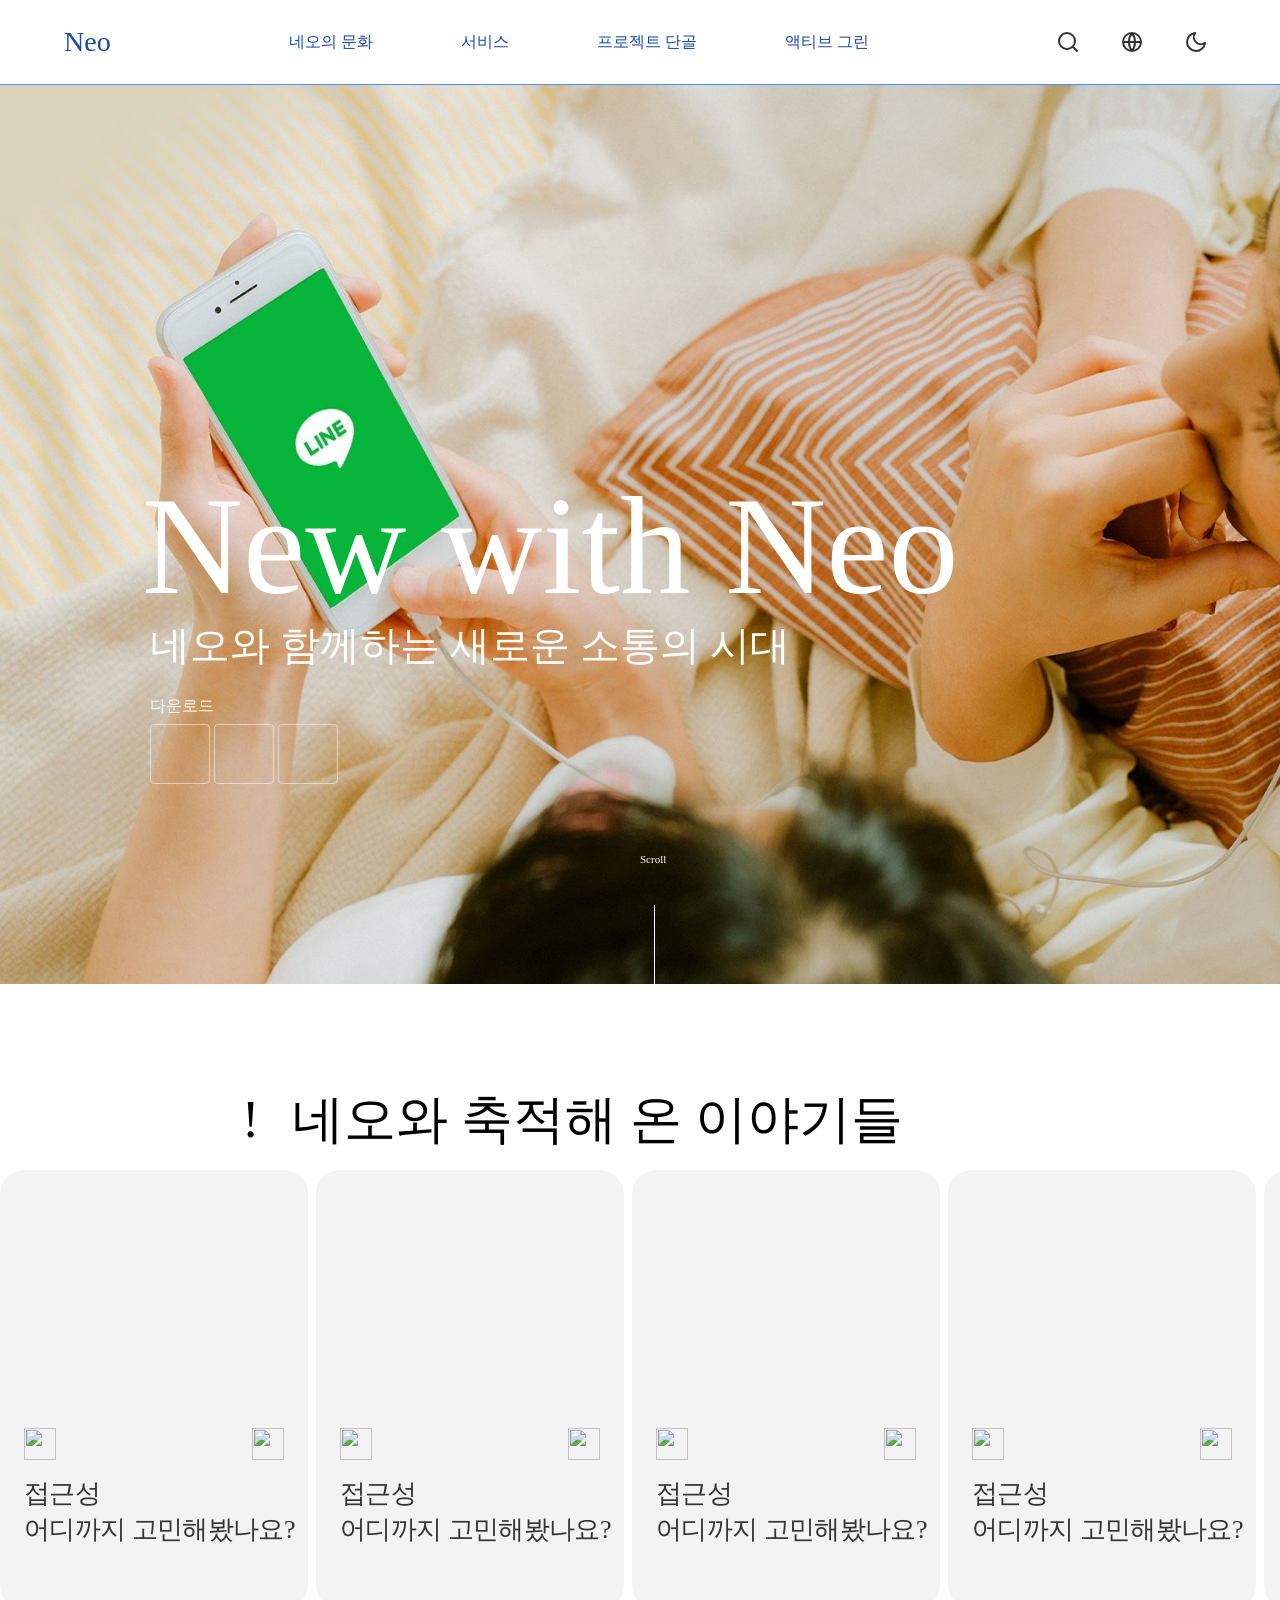
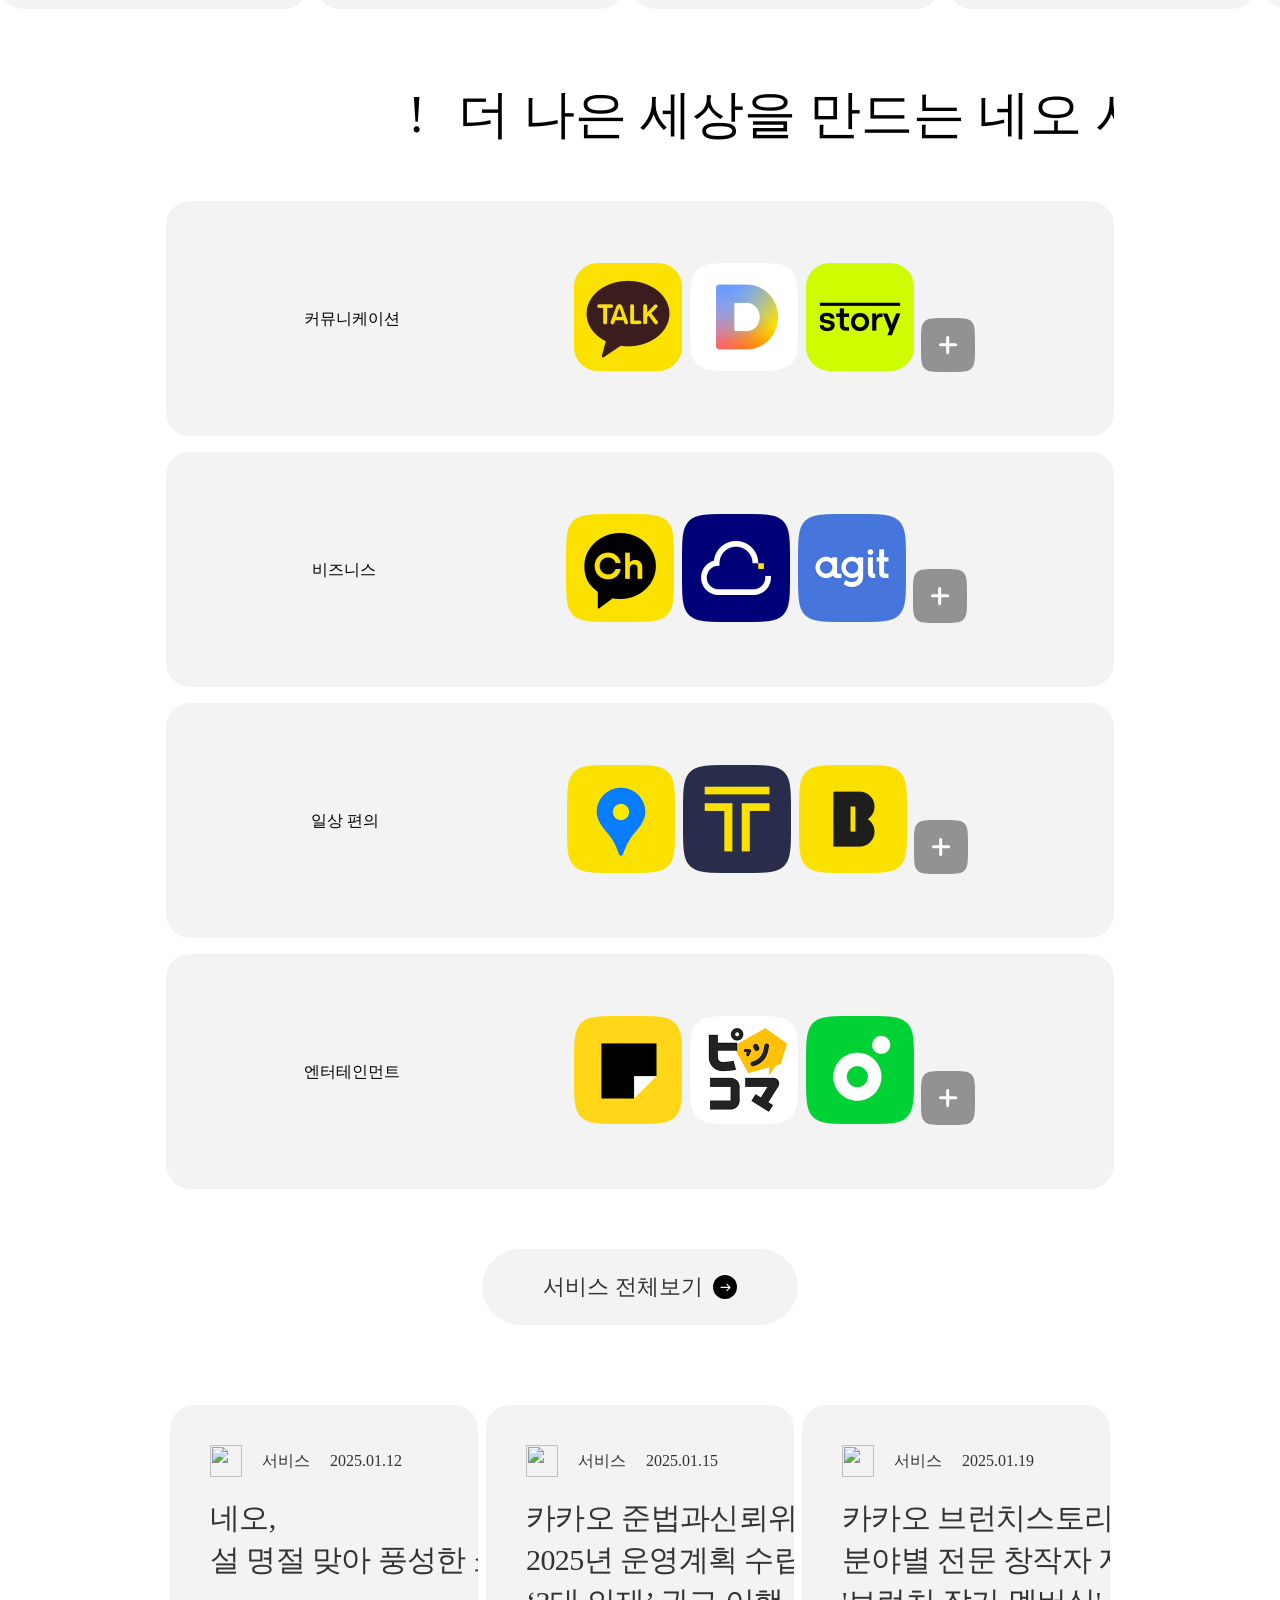
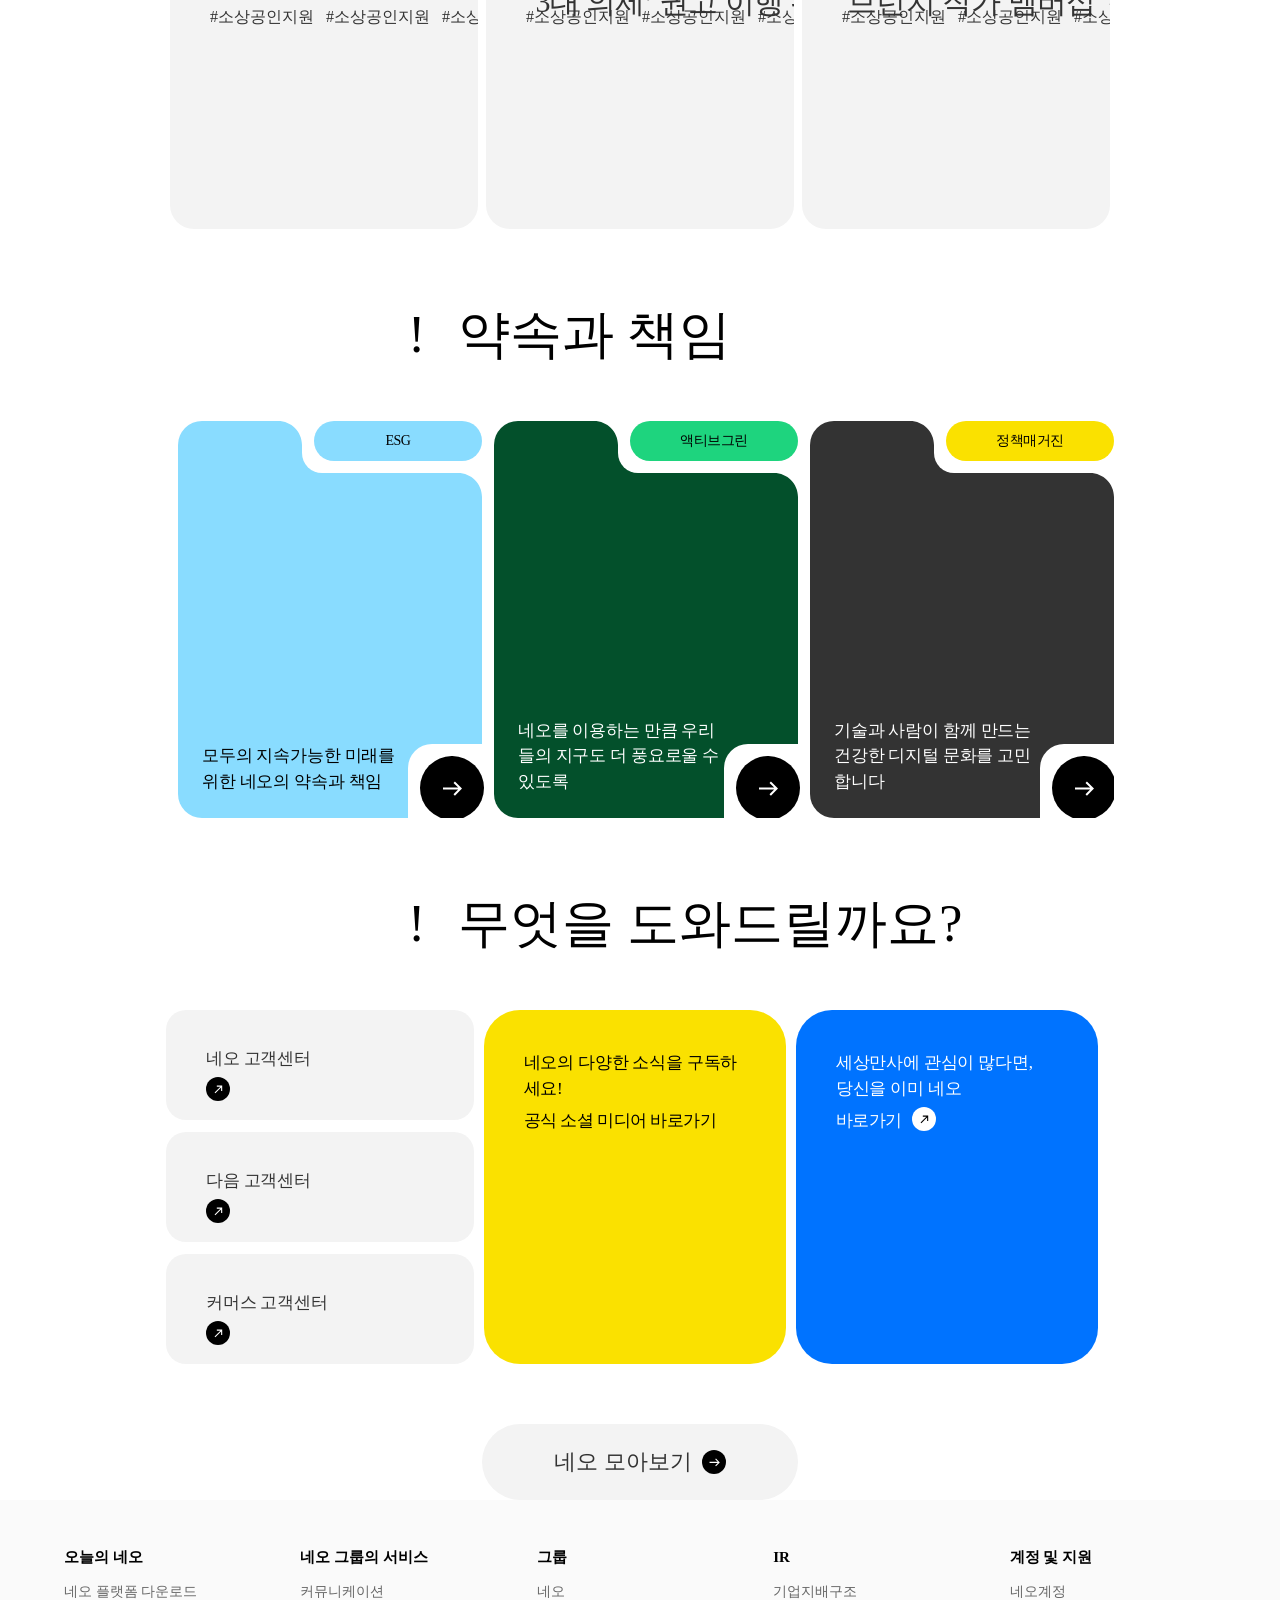
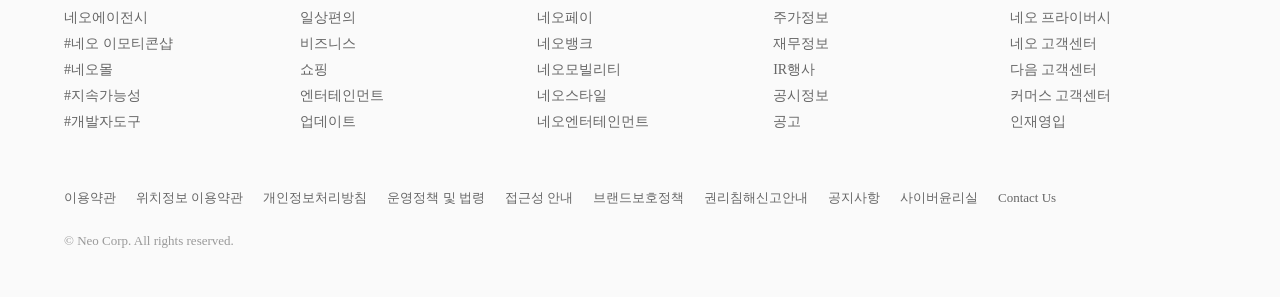
==== commit c5ee6335: "overall changed" ====
--- a/index.html
+++ b/index.html
@@ -1,760 +1,768 @@
 <!DOCTYPE html>
 <html lang="ko">
-
-<head>
-  <meta charset="UTF-8" />
-  <meta http-equiv="X-UA-Compatible" content="IE=edge" />
-  <meta name="viewport" content="width=device-width, initial-scale=1.0" />
-  <title>페이지 제목</title>
-
-  <!-- <script src="./includeHTML.js"></script>
+  <head>
+    <meta charset="UTF-8" />
+    <meta http-equiv="X-UA-Compatible" content="IE=edge" />
+    <meta name="viewport" content="width=device-width, initial-scale=1.0" />
+    <title>페이지 제목</title>
+
+    <!-- <script src="./includeHTML.js"></script>
     <script src="./randing/js/randing.js"></script> -->
-  <link rel="stylesheet" href="./randing/randing.css" />
-  <link rel="stylesheet" href="common.css" />
-  <link rel="stylesheet" href="reset.css" />
-  <link rel="stylesheet" href="./common/header/header.css">
-  <link rel="stylesheet" href="./common/footer/footer.css">
-
-</head>
-
-<body>
-  <div class="common_flex">
-    <header class="header">
-      <nav class="activeGreen_nav">
-        <div class="activeGreen_nav_inner">
-          <a href="/index.html" class="activeGreen_nav_logo">Neo</a>
-
-          <div class="activeGreen_nav_menu">
-            <div class="activeGreen_nav_menu">
-              <a href="../../culture/culture.html" class="activeGreen_nav_item"
-                >네오의 문화</a
-              >
-              <a href="../../service/service.html" class="activeGreen_nav_item"
-                >서비스</a
-              >
-              <a
-                href="../../projectRegular/projectRegular.html"
-                class="activeGreen_nav_item"
-                >프로젝트 단골</a
-              >
-              <a
-                href="../../activeGreen/activeGreen.html"
-                class="activeGreen_nav_item"
-                >액티브 그린</a
-              >
-            </div>
-          </div>
-
-          <div class="activeGreen_nav_right">
-            <!-- 검색 아이콘 -->
-            <button type="button" class="activeGreen_nav_icon search_icon">
-              <svg
-                width="24"
-                height="24"
-                viewBox="0 0 24 24"
-                fill="none"
-                xmlns="http://www.w3.org/2000/svg"
-              >
-                <path
-                  d="M11 19C15.4183 19 19 15.4183 19 11C19 6.58172 15.4183 3 11 3C6.58172 3 3 6.58172 3 11C3 15.4183 6.58172 19 11 19Z"
-                  stroke="#195AA6"
-                  stroke-width="2"
-                  stroke-linecap="round"
-                />
-                <path
-                  d="M21 21L17 17"
-                  stroke="#195AA6"
-                  stroke-width="2"
-                  stroke-linecap="round"
-                />
-              </svg>
-            </button>
-
-            <!-- 지구본 아이콘 -->
-            <button
-              type="button"
-              id="translateBtn"
-              class="activeGreen_nav_icon globe_icon"
-            >
-              <svg
-                width="24"
-                height="24"
-                viewBox="0 0 24 24"
-                fill="none"
-                xmlns="http://www.w3.org/2000/svg"
-              >
-                <circle
-                  cx="12"
-                  cy="12"
-                  r="9"
-                  stroke="#195AA6"
-                  stroke-width="2"
-                />
-                <path
-                  d="M12 3C14.5 6 15 9 15 12C15 15 14.5 18 12 21"
-                  stroke="#195AA6"
-                  stroke-width="2"
-                />
-                <path
-                  d="M12 3C9.5 6 9 9 9 12C9 15 9.5 18 12 21"
-                  stroke="#195AA6"
-                  stroke-width="2"
-                />
-                <path d="M3 12H21" stroke="#195AA6" stroke-width="2" />
-              </svg>
-            </button>
-
-            <!-- 달 아이콘 -->
-            <button type="button" class="activeGreen_nav_icon dark_mode_icon">
-              <svg
-                width="24"
-                height="24"
-                viewBox="0 0 24 24"
-                fill="none"
-                xmlns="http://www.w3.org/2000/svg"
-              >
-                <path
-                  d="M21 12.79A9 9 0 1 1 11.21 3 7 7 0 0 0 21 12.79z"
-                  stroke="#195AA6"
-                  stroke-width="2"
-                  stroke-linecap="round"
-                  stroke-linejoin="round"
-                />
-              </svg>
-            </button>
-
-            <!-- 햄버거 메뉴 아이콘 (1024px 이하에서만 보임) -->
-            <button
-              type="button"
-              id="hamburgerBtn"
-              class="activeGreen_nav_icon hamburger_icon"
-              id="
-                        hamburgerBtn"
-            >
-              <svg
-                width="24"
-                height="24"
-                viewBox="0 0 24 24"
-                fill="none"
-                xmlns="http://www.w3.org/2000/svg"
-              >
-                <path
-                  d="M3 12H21M3 6H21M3 18H21"
-                  stroke="#195AA6"
-                  stroke-width="2"
-                  stroke-linecap="round"
-                />
-              </svg>
-            </button>
-          </div>
+    <link rel="stylesheet" href="./randing/randing.css" />
+    <link rel="stylesheet" href="common.css" />
+    <link rel="stylesheet" href="reset.css" />
+    <link rel="stylesheet" href="./common/header/header.css">
+    <link rel="stylesheet" href="./common/footer/footer.css">
+  
+  </head>
+
+  <body>
+    <div class="common_flex">
+      <header class="header">
+        <nav class="activeGreen_nav">
+            <div class="activeGreen_nav_inner">
+                <a href="/index.html" class="activeGreen_nav_logo">Neo</a>
+
+                <div class="activeGreen_nav_menu">
+                    <div class="activeGreen_nav_menu">
+                        <a href="../../culture/culture.html" class="activeGreen_nav_item">네오의 문화</a>
+                        <a href="../../service/service.html" class="activeGreen_nav_item">서비스</a>
+                        <a href="../../projectRegular/projectRegular.html" class="activeGreen_nav_item">프로젝트 단골</a>
+                        <a href="../../activeGreen/activeGreen.html" class="activeGreen_nav_item">액티브 그린</a>
+                    </div>
+
+                </div>
+
+                <div class="activeGreen_nav_right">
+                    <!-- 검색 아이콘 -->
+                    <button type="button" class="activeGreen_nav_icon search_icon">
+                        <svg width="24" height="24" viewBox="0 0 24 24" fill="none" xmlns="http://www.w3.org/2000/svg">
+                            <path
+                                d="M11 19C15.4183 19 19 15.4183 19 11C19 6.58172 15.4183 3 11 3C6.58172 3 3 6.58172 3 11C3 15.4183 6.58172 19 11 19Z"
+                                stroke="currentColor" stroke-width="2" stroke-linecap="round" />
+                            <path d="M21 21L17 17" stroke="currentColor" stroke-width="2" stroke-linecap="round" />
+                        </svg>
+                    </button>
+
+                    <!-- 지구본 아이콘 -->
+                    <button type="button" id="translateBtn" class="activeGreen_nav_icon globe_icon">
+                        <svg width="24" height="24" viewBox="0 0 24 24" fill="none" xmlns="http://www.w3.org/2000/svg">
+                            <circle cx="12" cy="12" r="9" stroke="currentColor" stroke-width="2" />
+                            <path d="M12 3C14.5 6 15 9 15 12C15 15 14.5 18 12 21" stroke="currentColor"
+                                stroke-width="2" />
+                            <path d="M12 3C9.5 6 9 9 9 12C9 15 9.5 18 12 21" stroke="currentColor" stroke-width="2" />
+                            <path d="M3 12H21" stroke="currentColor" stroke-width="2" />
+                        </svg>
+                    </button>
+
+                    <!-- 달 아이콘 -->
+                    <button type="button" class="activeGreen_nav_icon dark_mode_icon">
+                        <svg width="24" height="24" viewBox="0 0 24 24" fill="none" xmlns="http://www.w3.org/2000/svg">
+                            <path d="M21 12.79A9 9 0 1 1 11.21 3 7 7 0 0 0 21 12.79z" stroke="currentColor"
+                                stroke-width="2" stroke-linecap="round" stroke-linejoin="round" />
+                        </svg>
+                    </button>
+
+                    <!-- 햄버거 메뉴 아이콘 (1024px 이하에서만 보임) -->
+                    <button type="button" id="hamburgerBtn" class="activeGreen_nav_icon hamburger_icon" id="
+                        hamburgerBtn">
+                        <svg width="24" height="24" viewBox="0 0 24 24" fill="none" xmlns="http://www.w3.org/2000/svg">
+                            <path d="M3 12H21M3 6H21M3 18H21" stroke="currentColor" stroke-width="2"
+                                stroke-linecap="round" />
+                        </svg>
+                    </button>
+                </div>
+            </div>
+        </nav>
+
+
+        <!-- 반응형 사이드바 -->
+        <div id="activeGreen_sidebar" class="activeGreen_sidebar">
+            <div class="activeGreen_sidebar_inner">
+                <div class="activeGreen_top_icons">
+                    <!-- 달 아이콘 -->
+                    <button type="button" class="activeGreen_nav_icon">
+                        <svg width="24" height="24" viewBox="0 0 24 24" fill="none">
+                            <path d="M21 12.79A9 9 0 1 1 11.21 3 7 7 0 0 0 21 12.79z" stroke="currentColor"
+                                stroke-width="2" stroke-linecap="round" stroke-linejoin="round" />
+                        </svg>
+                    </button>
+
+                    <!-- 지구본 아이콘 -->
+                    <button type="button" class="activeGreen_nav_icon">
+                        <svg width="24" height="24" viewBox="0 0 24 24" fill="none">
+                            <circle cx="12" cy="12" r="9" stroke="currentColor" stroke-width="2" />
+                            <path d="M12 3C14.5 6 15 9 15 12C15 15 14.5 18 12 21" stroke="currentColor"
+                                stroke-width="2" />
+                            <path d="M12 3C9.5 6 9 9 9 12C9 15 9.5 18 12 21" stroke="currentColor" stroke-width="2" />
+                            <path d="M3 12H21" stroke="currentColor" stroke-width="2" />
+                        </svg>
+                    </button>
+
+                    <!-- 닫기 아이콘 -->
+                    <button type="button" class="activeGreen_nav_icon activeGreen_sidebar_close">
+                        <svg width="24" height="24" viewBox="0 0 24 24" fill="none">
+                            <path d="M18 6L6 18M6 6L18 18" stroke="currentColor" stroke-width="2"
+                                stroke-linecap="round" />
+                        </svg>
+                    </button>
+                </div>
+                <div class="activeGreen_sidebar_menu">
+                    <a href="../../culture/culture.html" class="activeGreen_sidebar_item">
+                        <span>네오의 문화</span>
+                        <svg width="24" height="24" viewBox="0 0 24 24" fill="none">
+                            <path d="M5 12H19M19 12L13 6M19 12L13 18" stroke="currentColor" stroke-width="2"
+                                stroke-linecap="round" />
+                        </svg>
+                    </a>
+                    <a href="#" class="activeGreen_sidebar_item">
+                        <span>서비스</span>
+                        <svg width="24" height="24" viewBox="0 0 24 24" fill="none">
+                            <path d="M5 12H19M19 12L13 6M19 12L13 18" stroke="currentColor" stroke-width="2"
+                                stroke-linecap="round" />
+                        </svg>
+                    </a>
+                    <a href="../../projectRegular/projectRegular.html" class="activeGreen_sidebar_item">
+                        <span>프로젝트 단골</span>
+                        <svg width="24" height="24" viewBox="0 0 24 24" fill="none">
+                            <path d="M5 12H19M19 12L13 6M19 12L13 18" stroke="currentColor" stroke-width="2"
+                                stroke-linecap="round" />
+                        </svg>
+                    </a>
+                    <a href="../../activeGreen/activeGreen.html" class="activeGreen_sidebar_item">
+                        <span>액티브 그린</span>
+                        <svg width="24" height="24" viewBox="0 0 24 24" fill="none">
+                            <path d="M5 12H19M19 12L13 6M19 12L13 18" stroke="currentColor" stroke-width="2"
+                                stroke-linecap="round" />
+                        </svg>
+                    </a>
+
+                </div>
+            </div>
         </div>
-      </nav>
-
-
-      <!-- 반응형 사이드바 -->
-      <div id="activeGreen_sidebar" class="activeGreen_sidebar">
-        <div class="activeGreen_sidebar_inner">
-          <div class="activeGreen_top_icons">
-            <!-- 달 아이콘 -->
-            <button type="button" class="activeGreen_nav_icon">
-              <svg width="24" height="24" viewBox="0 0 24 24" fill="none">
-                <path d="M21 12.79A9 9 0 1 1 11.21 3 7 7 0 0 0 21 12.79z" stroke="currentColor" stroke-width="2"
-                  stroke-linecap="round" stroke-linejoin="round" />
-              </svg>
-            </button>
-
-            <!-- 지구본 아이콘 -->
-            <button type="button" class="activeGreen_nav_icon">
-              <svg width="24" height="24" viewBox="0 0 24 24" fill="none">
-                <circle cx="12" cy="12" r="9" stroke="currentColor" stroke-width="2" />
-                <path d="M12 3C14.5 6 15 9 15 12C15 15 14.5 18 12 21" stroke="currentColor" stroke-width="2" />
-                <path d="M12 3C9.5 6 9 9 9 12C9 15 9.5 18 12 21" stroke="currentColor" stroke-width="2" />
-                <path d="M3 12H21" stroke="currentColor" stroke-width="2" />
-              </svg>
-            </button>
-
-            <!-- 닫기 아이콘 -->
-            <button type="button" class="activeGreen_nav_icon activeGreen_sidebar_close">
-              <svg width="24" height="24" viewBox="0 0 24 24" fill="none">
-                <path d="M18 6L6 18M6 6L18 18" stroke="currentColor" stroke-width="2" stroke-linecap="round" />
-              </svg>
-            </button>
-          </div>
-          <div class="activeGreen_sidebar_menu">
-            <a href="../../culture/culture.html" class="activeGreen_sidebar_item">
-              <span>네오의 문화</span>
-              <svg width="24" height="24" viewBox="0 0 24 24" fill="none">
-                <path d="M5 12H19M19 12L13 6M19 12L13 18" stroke="currentColor" stroke-width="2"
-                  stroke-linecap="round" />
-              </svg>
-            </a>
-            <a href="#" class="activeGreen_sidebar_item">
-              <span>서비스</span>
-              <svg width="24" height="24" viewBox="0 0 24 24" fill="none">
-                <path d="M5 12H19M19 12L13 6M19 12L13 18" stroke="currentColor" stroke-width="2"
-                  stroke-linecap="round" />
-              </svg>
-            </a>
-            <a href="../../projectRegular/projectRegular.html" class="activeGreen_sidebar_item">
-              <span>프로젝트 단골</span>
-              <svg width="24" height="24" viewBox="0 0 24 24" fill="none">
-                <path d="M5 12H19M19 12L13 6M19 12L13 18" stroke="currentColor" stroke-width="2"
-                  stroke-linecap="round" />
-              </svg>
-            </a>
-            <a href="../../activeGreen/activeGreen.html" class="activeGreen_sidebar_item">
-              <span>액티브 그린</span>
-              <svg width="24" height="24" viewBox="0 0 24 24" fill="none">
-                <path d="M5 12H19M19 12L13 6M19 12L13 18" stroke="currentColor" stroke-width="2"
-                  stroke-linecap="round" />
-              </svg>
-            </a>
-
-          </div>
+
+        <!-- 사이드바 오버레이 -->
+        <div id="sidebar_overlay" class="activeGreen_sidebar_overlay"></div>
+
+    </header>
+      <div class="common_content">        
+        <div class="banner">
+            <div class="title-continer">
+                <div class="main-title">New with Neo</div>
+            
+            <div class="sub-title"> 네오와 함께하는 새로운 소통의 시대</div>
+            <div class="download-continer">
+                <div class="mvDownloadTxt onlyPc">
+                    <div class="download-title">다운로드</div></div>  
+
+                    <ul class="download-list onlyPc">
+                        <li>
+                        <a href="#" target="_blank" rel="noopener noreferrer"></a>
+
+                            </li>
+                            <li>
+                                <a href="#" target="_blank" rel="noopener noreferrer"></a>                                
+                                    </li>
+                                    <li>
+                                    <a href="#" target="_blank" rel="noopener noreferrer"></a>
+
+                                            
+                                            </li>
+                          </ul>
+                                
+            </div>
+          
         </div>
-      </div>
-
-      <!-- 사이드바 오버레이 -->
-      <div id="sidebar_overlay" class="activeGreen_sidebar_overlay"></div>
-
-    </header>
-    <div class="common_content">
-      <div class="banner">
-        <div class="title-continer">
-          <div class="main-title">New with Neo</div>
-
-          <div class="sub-title"> 네오와 함께하는 새로운 소통의 시대</div>
-          <div class="download-continer">
-            <div class="mvDownloadTxt onlyPc">
-              <div class="download-title">다운로드</div>
-            </div>
-
-            <ul class="download-list onlyPc">
-              <li>
-                <a href="#" target="_blank" rel="noopener noreferrer"></a>
-
-              </li>
-              <li>
-                <a href="#" target="_blank" rel="noopener noreferrer"></a>
-              </li>
-              <li>
-                <a href="#" target="_blank" rel="noopener noreferrer"></a>
-
-
-              </li>
-            </ul>
-
-          </div>
-
-        </div>
-        <ul class="banner-list">
-          <li>
+           <ul class="banner-list">
+            <li>
             <div class="mvImg gatsby-image-wrapper">
 
-
-
-              <img class="banner-img" aria-hidden="true" src="./randing/assets/mv02.jpg" alt="">
-
-            </div>
-          </li>
-        </ul>
-
-        <div class="scrollNavWrap onlyPc"><span class="scrollNav">Scroll</span></div>
-        <div id="mainTitleArea">
-          <h2 class="fontL">New With Neo</h2>
-          <p class="subTxt">메신저 앱 그 이상의 경험을 제공합니다.
-            네오는 새로운 인프라 경험, 새로운 커뮤니케이션 경험을 모두에게 전달하고자 합니다.</p>
-        </div>
-
-      </div>
-      <!-- 캐러셀 -->
-      <section class="main-container carousel ">
-        <div class="title-container">
-          <h3 class="content-title">
-            <div>
-              <span class="carousel-icon">!</span>
-              <span>네오와 축적해 온 이야기들</span>
-            </div>
-
-            <button class="carousel-control">슬라이드 시작</button>
-
-          </h3>
-        </div>
-        <section id="carouselStory" class="inner-main carousel-story">
-          <!-- <div class="slider-wrap" id="sliderWrap" style="transform: translateX(0)"> -->
-          <ul class="list-story" id="storyList">
-
-            <li class="item-container">
-
-
-
-              <a class="link-card">
-                <div class="wrap-thumb">
-                  <img data-v-4eab7ab4=""
-                    src="//t1.kakaocdn.net/thumb/C630x354.fwebp.q100/?fname=https%3A%2F%2Ft1.kakaocdn.net%2Fkakaocorp%2Fkakaocorp%2Fadmin%2Farchives%2F85d56931018c00001.jpg"
-                    draggable="false" alt="" class="thumb_img">
-                </div>
-                <div class="wrap-text">
-
-
-                  <div class="info-cate">
-                    <div class="info-left">
-                      <img data-v-2d99603c="" data-v-4eab7ab4=""
-                        src="https://t1.kakaocdn.net/kakaocorp/kakaocorp/admin/category/1ef5eae0019300001.png?type=thumb&amp;opt=C72x72.fwebp"
-                        alt="" tabindex="-1" class="ico_cate" />
-                      <span> 서비스</span>
-                    </div>
-                    <div class="info-right">
-
-                      <img data-v-2d99603c="" data-v-4eab7ab4=""
-                        src="https://t1.kakaocdn.net/kakaocorp/kakaocorp/admin/category/1ef5eae0019300001.png?type=thumb&amp;opt=C72x72.fwebp"
-                        alt="" tabindex="-1" class="ico_cate" />
-                    </div>
+            
+             
+                  <img class="banner-img" aria-hidden="true" src="./randing/assets/mv02.jpg" alt="" 
+                  >
+                
+              </div>
+            </li>
+              </ul>
+           
+              <div class="scrollNavWrap onlyPc"><span class="scrollNav">Scroll</span></div>
+              <div id="mainTitleArea">
+                <h2 class="fontL">Life on LINE</h2>
+                <p class="subTxt">메신저 앱 그 이상의 경험을 제공합니다.
+                라인은 새로운 인프라 경험, 새로운 커뮤니케이션 경험을 모두에게 전달하고자 합니다.</p>
+              </div>
+        
+    </div>
+        <!-- 캐러셀 -->
+        <section class="main-container carousel "> 
+            <div class="title-container">
+              <h3 class="content-title">
+                <div>
+                  <span class="carousel-icon">!</span>
+                  <span>네오와 축적해 온 이야기들</span>
+                </div>
+                
+                <button class="carousel-control">슬라이드 시작</button>
+                
+              </h3>
+            </div>
+            <section id="carouselStory" class="inner-main carousel-story">
+                <!-- <div class="slider-wrap" id="sliderWrap" style="transform: translateX(0)"> -->
+              <ul class="list-story"  id="storyList">
+                
+              <li class="item-container"> 
+  
+  
+                  
+                  <a class="link-card">
+                    <div class="wrap-thumb">
+                        <img data-v-4eab7ab4="" src="//t1.kakaocdn.net/thumb/C630x354.fwebp.q100/?fname=https%3A%2F%2Ft1.kakaocdn.net%2Fkakaocorp%2Fkakaocorp%2Fadmin%2Farchives%2F85d56931018c00001.jpg" draggable="false" alt="" class="thumb_img">
+                      </div>
+                      <div class="wrap-text">
+
+             
+                <div class="info-cate">
+                  <div class="info-left">
+                  <img
+                    data-v-2d99603c=""
+                    data-v-4eab7ab4=""
+                    src="https://t1.kakaocdn.net/kakaocorp/kakaocorp/admin/category/1ef5eae0019300001.png?type=thumb&amp;opt=C72x72.fwebp"
+                    alt=""
+                    tabindex="-1"
+                    class="ico_cate"
+                  />
+                  <span> 서비스</span>
                   </div>
-                  <div class="item-title">
-                    <strong>접근성<br>어디까지 고민해봤나요?</strong>
-                  </div>
-
-                  <p class="desc_card">
+      <div class="info-right">
+  
+      <img
+                    data-v-2d99603c=""
+                    data-v-4eab7ab4=""
+                    src="https://t1.kakaocdn.net/kakaocorp/kakaocorp/admin/category/1ef5eae0019300001.png?type=thumb&amp;opt=C72x72.fwebp"
+                    alt=""
+                    tabindex="-1"
+                    class="ico_cate"
+                  />
+              </div>
+              </div>
+              <div class="item-title">
+                <strong>접근성<br>어디까지 고민해봤나요?</strong>
+              </div>
+
+ <p class="desc_card">
                     마케팅이 어려웠던 사장님이 <br> 매출 500% 올린 비결
-                  </p>
+                  </p> 
                   <p class="info-bottom-info">
                     <span class="info-tag">#소상공인지원</span>
                     <span class="info-tag">#소상공인지원</span>
                     <span class="info-tag">#소상공인지원</span>
                   </p>
 
-
-                </div>
-
-              </a>
-
-            </li>
-            <li class="item-container">
-
-
-
-              <a class="link-card">
-                <div class="wrap-thumb">
-                  <img data-v-4eab7ab4=""
-                    src="//t1.kakaocdn.net/thumb/C630x354.fwebp.q100/?fname=https%3A%2F%2Ft1.kakaocdn.net%2Fkakaocorp%2Fkakaocorp%2Fadmin%2Farchives%2F85d56931018c00001.jpg"
-                    draggable="false" alt="" class="thumb_img">
-                </div>
-                <div class="wrap-text">
-
-
-                  <div class="info-cate">
-                    <div class="info-left">
-                      <img data-v-2d99603c="" data-v-4eab7ab4=""
-                        src="https://t1.kakaocdn.net/kakaocorp/kakaocorp/admin/category/1ef5eae0019300001.png?type=thumb&amp;opt=C72x72.fwebp"
-                        alt="" tabindex="-1" class="ico_cate" />
-                      <span> 서비스</span>
-                    </div>
-                    <div class="info-right">
-
-                      <img data-v-2d99603c="" data-v-4eab7ab4=""
-                        src="https://t1.kakaocdn.net/kakaocorp/kakaocorp/admin/category/1ef5eae0019300001.png?type=thumb&amp;opt=C72x72.fwebp"
-                        alt="" tabindex="-1" class="ico_cate" />
-                    </div>
+              
+                </div>
+           
+            </a>
+  
+              </li>
+               <li class="item-container"> 
+  
+  
+                  
+                  <a class="link-card">
+                    <div class="wrap-thumb">
+                        <img data-v-4eab7ab4="" src="//t1.kakaocdn.net/thumb/C630x354.fwebp.q100/?fname=https%3A%2F%2Ft1.kakaocdn.net%2Fkakaocorp%2Fkakaocorp%2Fadmin%2Farchives%2F85d56931018c00001.jpg" draggable="false" alt="" class="thumb_img">
+                      </div>
+                      <div class="wrap-text">
+
+             
+                <div class="info-cate">
+                  <div class="info-left">
+                  <img
+                    data-v-2d99603c=""
+                    data-v-4eab7ab4=""
+                    src="https://t1.kakaocdn.net/kakaocorp/kakaocorp/admin/category/1ef5eae0019300001.png?type=thumb&amp;opt=C72x72.fwebp"
+                    alt=""
+                    tabindex="-1"
+                    class="ico_cate"
+                  />
+                  <span> 서비스</span>
                   </div>
-                  <div class="item-title">
-                    <strong>접근성<br>어디까지 고민해봤나요?</strong>
-                  </div>
-
-                  <p class="desc_card">
+      <div class="info-right">
+  
+      <img
+                    data-v-2d99603c=""
+                    data-v-4eab7ab4=""
+                    src="https://t1.kakaocdn.net/kakaocorp/kakaocorp/admin/category/1ef5eae0019300001.png?type=thumb&amp;opt=C72x72.fwebp"
+                    alt=""
+                    tabindex="-1"
+                    class="ico_cate"
+                  />
+              </div>
+              </div>
+              <div class="item-title">
+                <strong>접근성<br>어디까지 고민해봤나요?</strong>
+              </div>
+
+ <p class="desc_card">
                     마케팅이 어려웠던 사장님이 <br> 매출 500% 올린 비결
-                  </p>
+                  </p> 
                   <p class="info-bottom-info">
                     <span class="info-tag">#소상공인지원</span>
                     <span class="info-tag">#소상공인지원</span>
                     <span class="info-tag">#소상공인지원</span>
                   </p>
 
-
-                </div>
-
-              </a>
+              
+                </div>
+           
+            </a>
+  
+              </li>
+              <li class="item-container"> 
+  
+  
+                  
+                <a class="link-card">
+                  <div class="wrap-thumb">
+                      <img data-v-4eab7ab4="" src="//t1.kakaocdn.net/thumb/C630x354.fwebp.q100/?fname=https%3A%2F%2Ft1.kakaocdn.net%2Fkakaocorp%2Fkakaocorp%2Fadmin%2Farchives%2F85d56931018c00001.jpg" draggable="false" alt="" class="thumb_img">
+                    </div>
+                    <div class="wrap-text">
+
+           
+              <div class="info-cate">
+                <div class="info-left">
+                <img
+                  data-v-2d99603c=""
+                  data-v-4eab7ab4=""
+                  src="https://t1.kakaocdn.net/kakaocorp/kakaocorp/admin/category/1ef5eae0019300001.png?type=thumb&amp;opt=C72x72.fwebp"
+                  alt=""
+                  tabindex="-1"
+                  class="ico_cate"
+                />
+                <span> 서비스</span>
+                </div>
+    <div class="info-right">
+
+    <img
+                  data-v-2d99603c=""
+                  data-v-4eab7ab4=""
+                  src="https://t1.kakaocdn.net/kakaocorp/kakaocorp/admin/category/1ef5eae0019300001.png?type=thumb&amp;opt=C72x72.fwebp"
+                  alt=""
+                  tabindex="-1"
+                  class="ico_cate"
+                />
+            </div>
+            </div>
+            <div class="item-title">
+              <strong>접근성<br>어디까지 고민해봤나요?</strong>
+            </div>
+
+<p class="desc_card">
+                  마케팅이 어려웠던 사장님이 <br> 매출 500% 올린 비결
+                </p> 
+                <p class="info-bottom-info">
+                  <span class="info-tag">#소상공인지원</span>
+                  <span class="info-tag">#소상공인지원</span>
+                  <span class="info-tag">#소상공인지원</span>
+                </p>
+
+            
+              </div>
+         
+          </a>
 
             </li>
-            <li class="item-container">
-
-
-
+            <li class="item-container"> 
+  
+  
+                  
               <a class="link-card">
                 <div class="wrap-thumb">
-                  <img data-v-4eab7ab4=""
-                    src="//t1.kakaocdn.net/thumb/C630x354.fwebp.q100/?fname=https%3A%2F%2Ft1.kakaocdn.net%2Fkakaocorp%2Fkakaocorp%2Fadmin%2Farchives%2F85d56931018c00001.jpg"
-                    draggable="false" alt="" class="thumb_img">
+                    <img data-v-4eab7ab4="" src="//t1.kakaocdn.net/thumb/C630x354.fwebp.q100/?fname=https%3A%2F%2Ft1.kakaocdn.net%2Fkakaocorp%2Fkakaocorp%2Fadmin%2Farchives%2F85d56931018c00001.jpg" draggable="false" alt="" class="thumb_img">
+                  </div>
+                  <div class="wrap-text">
+
+         
+            <div class="info-cate">
+              <div class="info-left">
+              <img
+                data-v-2d99603c=""
+                data-v-4eab7ab4=""
+                src="https://t1.kakaocdn.net/kakaocorp/kakaocorp/admin/category/1ef5eae0019300001.png?type=thumb&amp;opt=C72x72.fwebp"
+                alt=""
+                tabindex="-1"
+                class="ico_cate"
+              />
+              <span> 서비스</span>
+              </div>
+  <div class="info-right">
+
+  <img
+                data-v-2d99603c=""
+                data-v-4eab7ab4=""
+                src="https://t1.kakaocdn.net/kakaocorp/kakaocorp/admin/category/1ef5eae0019300001.png?type=thumb&amp;opt=C72x72.fwebp"
+                alt=""
+                tabindex="-1"
+                class="ico_cate"
+              />
+          </div>
+          </div>
+          <div class="item-title">
+            <strong>접근성<br>어디까지 고민해봤나요?</strong>
+          </div>
+
+<p class="desc_card">
+                마케팅이 어려웠던 사장님이 <br> 매출 500% 올린 비결
+              </p> 
+              <p class="info-bottom-info">
+                <span class="info-tag">#소상공인지원</span>
+                <span class="info-tag">#소상공인지원</span>
+                <span class="info-tag">#소상공인지원</span>
+              </p>
+
+          
+            </div>
+       
+        </a>
+
+          </li>
+          <li class="item-container"> 
+  
+  
+                  
+            <a class="link-card">
+              <div class="wrap-thumb">
+                  <img data-v-4eab7ab4="" src="//t1.kakaocdn.net/thumb/C630x354.fwebp.q100/?fname=https%3A%2F%2Ft1.kakaocdn.net%2Fkakaocorp%2Fkakaocorp%2Fadmin%2Farchives%2F85d56931018c00001.jpg" draggable="false" alt="" class="thumb_img">
                 </div>
                 <div class="wrap-text">
 
-
-                  <div class="info-cate">
-                    <div class="info-left">
-                      <img data-v-2d99603c="" data-v-4eab7ab4=""
-                        src="https://t1.kakaocdn.net/kakaocorp/kakaocorp/admin/category/1ef5eae0019300001.png?type=thumb&amp;opt=C72x72.fwebp"
-                        alt="" tabindex="-1" class="ico_cate" />
-                      <span> 서비스</span>
-                    </div>
-                    <div class="info-right">
-
-                      <img data-v-2d99603c="" data-v-4eab7ab4=""
-                        src="https://t1.kakaocdn.net/kakaocorp/kakaocorp/admin/category/1ef5eae0019300001.png?type=thumb&amp;opt=C72x72.fwebp"
-                        alt="" tabindex="-1" class="ico_cate" />
-                    </div>
+       
+          <div class="info-cate">
+            <div class="info-left">
+            <img
+              data-v-2d99603c=""
+              data-v-4eab7ab4=""
+              src="https://t1.kakaocdn.net/kakaocorp/kakaocorp/admin/category/1ef5eae0019300001.png?type=thumb&amp;opt=C72x72.fwebp"
+              alt=""
+              tabindex="-1"
+              class="ico_cate"
+            />
+            <span> 서비스</span>
+            </div>
+<div class="info-right">
+
+<img
+              data-v-2d99603c=""
+              data-v-4eab7ab4=""
+              src="https://t1.kakaocdn.net/kakaocorp/kakaocorp/admin/category/1ef5eae0019300001.png?type=thumb&amp;opt=C72x72.fwebp"
+              alt=""
+              tabindex="-1"
+              class="ico_cate"
+            />
+        </div>
+        </div>
+        <div class="item-title">
+          <strong>접근성<br>어디까지 고민해봤나요?</strong>
+        </div>
+
+<p class="desc_card">
+              마케팅이 어려웠던 사장님이 <br> 매출 500% 올린 비결
+            </p> 
+            <p class="info-bottom-info">
+              <span class="info-tag">#소상공인지원</span>
+              <span class="info-tag">#소상공인지원</span>
+              <span class="info-tag">#소상공인지원</span>
+            </p>
+
+        
+          </div>
+     
+      </a>
+
+        </li>
+            </ul> 
+              <ul class="list-story"  id="storyList">
+                
+              <li class="item-container"> 
+  
+  
+                  
+                  <a class="link-card">
+                    <div class="wrap-thumb">
+                        <img data-v-4eab7ab4="" src="//t1.kakaocdn.net/thumb/C630x354.fwebp.q100/?fname=https%3A%2F%2Ft1.kakaocdn.net%2Fkakaocorp%2Fkakaocorp%2Fadmin%2Farchives%2F85d56931018c00001.jpg" draggable="false" alt="" class="thumb_img">
+                      </div>
+                      <div class="wrap-text">
+
+             
+                <div class="info-cate">
+                  <div class="info-left">
+                  <img
+                    data-v-2d99603c=""
+                    data-v-4eab7ab4=""
+                    src="https://t1.kakaocdn.net/kakaocorp/kakaocorp/admin/category/1ef5eae0019300001.png?type=thumb&amp;opt=C72x72.fwebp"
+                    alt=""
+                    tabindex="-1"
+                    class="ico_cate"
+                  />
+                  <span> 서비스</span>
                   </div>
-                  <div class="item-title">
-                    <strong>접근성<br>어디까지 고민해봤나요?</strong>
-                  </div>
-
-                  <p class="desc_card">
+      <div class="info-right">
+  
+      <img
+                    data-v-2d99603c=""
+                    data-v-4eab7ab4=""
+                    src="https://t1.kakaocdn.net/kakaocorp/kakaocorp/admin/category/1ef5eae0019300001.png?type=thumb&amp;opt=C72x72.fwebp"
+                    alt=""
+                    tabindex="-1"
+                    class="ico_cate"
+                  />
+              </div>
+              </div>
+              <div class="item-title">
+                <strong>접근성<br>어디까지 고민해봤나요?</strong>
+              </div>
+
+ <p class="desc_card">
                     마케팅이 어려웠던 사장님이 <br> 매출 500% 올린 비결
-                  </p>
+                  </p> 
                   <p class="info-bottom-info">
                     <span class="info-tag">#소상공인지원</span>
                     <span class="info-tag">#소상공인지원</span>
                     <span class="info-tag">#소상공인지원</span>
                   </p>
 
-
-                </div>
-
-              </a>
-
-            </li>
-            <li class="item-container">
-
-
-
-              <a class="link-card">
-                <div class="wrap-thumb">
-                  <img data-v-4eab7ab4=""
-                    src="//t1.kakaocdn.net/thumb/C630x354.fwebp.q100/?fname=https%3A%2F%2Ft1.kakaocdn.net%2Fkakaocorp%2Fkakaocorp%2Fadmin%2Farchives%2F85d56931018c00001.jpg"
-                    draggable="false" alt="" class="thumb_img">
-                </div>
-                <div class="wrap-text">
-
-
-                  <div class="info-cate">
-                    <div class="info-left">
-                      <img data-v-2d99603c="" data-v-4eab7ab4=""
-                        src="https://t1.kakaocdn.net/kakaocorp/kakaocorp/admin/category/1ef5eae0019300001.png?type=thumb&amp;opt=C72x72.fwebp"
-                        alt="" tabindex="-1" class="ico_cate" />
-                      <span> 서비스</span>
-                    </div>
-                    <div class="info-right">
-
-                      <img data-v-2d99603c="" data-v-4eab7ab4=""
-                        src="https://t1.kakaocdn.net/kakaocorp/kakaocorp/admin/category/1ef5eae0019300001.png?type=thumb&amp;opt=C72x72.fwebp"
-                        alt="" tabindex="-1" class="ico_cate" />
-                    </div>
+              
+                </div>
+           
+            </a>
+  
+              </li>
+               <li class="item-container"> 
+  
+  
+                  
+                  <a class="link-card">
+                    <div class="wrap-thumb">
+                        <img data-v-4eab7ab4="" src="//t1.kakaocdn.net/thumb/C630x354.fwebp.q100/?fname=https%3A%2F%2Ft1.kakaocdn.net%2Fkakaocorp%2Fkakaocorp%2Fadmin%2Farchives%2F85d56931018c00001.jpg" draggable="false" alt="" class="thumb_img">
+                      </div>
+                      <div class="wrap-text">
+
+             
+                <div class="info-cate">
+                  <div class="info-left">
+                  <img
+                    data-v-2d99603c=""
+                    data-v-4eab7ab4=""
+                    src="https://t1.kakaocdn.net/kakaocorp/kakaocorp/admin/category/1ef5eae0019300001.png?type=thumb&amp;opt=C72x72.fwebp"
+                    alt=""
+                    tabindex="-1"
+                    class="ico_cate"
+                  />
+                  <span> 서비스</span>
                   </div>
-                  <div class="item-title">
-                    <strong>접근성<br>어디까지 고민해봤나요?</strong>
-                  </div>
-
-                  <p class="desc_card">
+      <div class="info-right">
+  
+      <img
+                    data-v-2d99603c=""
+                    data-v-4eab7ab4=""
+                    src="https://t1.kakaocdn.net/kakaocorp/kakaocorp/admin/category/1ef5eae0019300001.png?type=thumb&amp;opt=C72x72.fwebp"
+                    alt=""
+                    tabindex="-1"
+                    class="ico_cate"
+                  />
+              </div>
+              </div>
+              <div class="item-title">
+                <strong>접근성<br>어디까지 고민해봤나요?</strong>
+              </div>
+
+ <p class="desc_card">
                     마케팅이 어려웠던 사장님이 <br> 매출 500% 올린 비결
-                  </p>
+                  </p> 
                   <p class="info-bottom-info">
                     <span class="info-tag">#소상공인지원</span>
                     <span class="info-tag">#소상공인지원</span>
                     <span class="info-tag">#소상공인지원</span>
                   </p>
 
-
-                </div>
-
-              </a>
+              
+                </div>
+           
+            </a>
+  
+              </li>
+              <li class="item-container"> 
+  
+  
+                  
+                <a class="link-card">
+                  <div class="wrap-thumb">
+                      <img data-v-4eab7ab4="" src="//t1.kakaocdn.net/thumb/C630x354.fwebp.q100/?fname=https%3A%2F%2Ft1.kakaocdn.net%2Fkakaocorp%2Fkakaocorp%2Fadmin%2Farchives%2F85d56931018c00001.jpg" draggable="false" alt="" class="thumb_img">
+                    </div>
+                    <div class="wrap-text">
+
+           
+              <div class="info-cate">
+                <div class="info-left">
+                <img
+                  data-v-2d99603c=""
+                  data-v-4eab7ab4=""
+                  src="https://t1.kakaocdn.net/kakaocorp/kakaocorp/admin/category/1ef5eae0019300001.png?type=thumb&amp;opt=C72x72.fwebp"
+                  alt=""
+                  tabindex="-1"
+                  class="ico_cate"
+                />
+                <span> 서비스</span>
+                </div>
+    <div class="info-right">
+
+    <img
+                  data-v-2d99603c=""
+                  data-v-4eab7ab4=""
+                  src="https://t1.kakaocdn.net/kakaocorp/kakaocorp/admin/category/1ef5eae0019300001.png?type=thumb&amp;opt=C72x72.fwebp"
+                  alt=""
+                  tabindex="-1"
+                  class="ico_cate"
+                />
+            </div>
+            </div>
+            <div class="item-title">
+              <strong>접근성<br>어디까지 고민해봤나요?</strong>
+            </div>
+
+<p class="desc_card">
+                  마케팅이 어려웠던 사장님이 <br> 매출 500% 올린 비결
+                </p> 
+                <p class="info-bottom-info">
+                  <span class="info-tag">#소상공인지원</span>
+                  <span class="info-tag">#소상공인지원</span>
+                  <span class="info-tag">#소상공인지원</span>
+                </p>
+
+            
+              </div>
+         
+          </a>
 
             </li>
-            <li class="item-container">
-
-
-
+            <li class="item-container"> 
+  
+  
+                  
               <a class="link-card">
                 <div class="wrap-thumb">
-                  <img data-v-4eab7ab4=""
-                    src="//t1.kakaocdn.net/thumb/C630x354.fwebp.q100/?fname=https%3A%2F%2Ft1.kakaocdn.net%2Fkakaocorp%2Fkakaocorp%2Fadmin%2Farchives%2F85d56931018c00001.jpg"
-                    draggable="false" alt="" class="thumb_img">
+                    <img data-v-4eab7ab4="" src="//t1.kakaocdn.net/thumb/C630x354.fwebp.q100/?fname=https%3A%2F%2Ft1.kakaocdn.net%2Fkakaocorp%2Fkakaocorp%2Fadmin%2Farchives%2F85d56931018c00001.jpg" draggable="false" alt="" class="thumb_img">
+                  </div>
+                  <div class="wrap-text">
+
+         
+            <div class="info-cate">
+              <div class="info-left">
+              <img
+                data-v-2d99603c=""
+                data-v-4eab7ab4=""
+                src="https://t1.kakaocdn.net/kakaocorp/kakaocorp/admin/category/1ef5eae0019300001.png?type=thumb&amp;opt=C72x72.fwebp"
+                alt=""
+                tabindex="-1"
+                class="ico_cate"
+              />
+              <span> 서비스</span>
+              </div>
+  <div class="info-right">
+
+  <img
+                data-v-2d99603c=""
+                data-v-4eab7ab4=""
+                src="https://t1.kakaocdn.net/kakaocorp/kakaocorp/admin/category/1ef5eae0019300001.png?type=thumb&amp;opt=C72x72.fwebp"
+                alt=""
+                tabindex="-1"
+                class="ico_cate"
+              />
+          </div>
+          </div>
+          <div class="item-title">
+            <strong>접근성<br>어디까지 고민해봤나요?</strong>
+          </div>
+
+<p class="desc_card">
+                마케팅이 어려웠던 사장님이 <br> 매출 500% 올린 비결
+              </p> 
+              <p class="info-bottom-info">
+                <span class="info-tag">#소상공인지원</span>
+                <span class="info-tag">#소상공인지원</span>
+                <span class="info-tag">#소상공인지원</span>
+              </p>
+
+          
+            </div>
+       
+        </a>
+
+          </li>
+          <li class="item-container"> 
+  
+  
+                  
+            <a class="link-card">
+              <div class="wrap-thumb">
+                  <img data-v-4eab7ab4="" src="//t1.kakaocdn.net/thumb/C630x354.fwebp.q100/?fname=https%3A%2F%2Ft1.kakaocdn.net%2Fkakaocorp%2Fkakaocorp%2Fadmin%2Farchives%2F85d56931018c00001.jpg" draggable="false" alt="" class="thumb_img">
                 </div>
                 <div class="wrap-text">
 
-
-                  <div class="info-cate">
-                    <div class="info-left">
-                      <img data-v-2d99603c="" data-v-4eab7ab4=""
-                        src="https://t1.kakaocdn.net/kakaocorp/kakaocorp/admin/category/1ef5eae0019300001.png?type=thumb&amp;opt=C72x72.fwebp"
-                        alt="" tabindex="-1" class="ico_cate" />
-                      <span> 서비스</span>
-                    </div>
-                    <div class="info-right">
-
-                      <img data-v-2d99603c="" data-v-4eab7ab4=""
-                        src="https://t1.kakaocdn.net/kakaocorp/kakaocorp/admin/category/1ef5eae0019300001.png?type=thumb&amp;opt=C72x72.fwebp"
-                        alt="" tabindex="-1" class="ico_cate" />
-                    </div>
-                  </div>
-                  <div class="item-title">
-                    <strong>접근성<br>어디까지 고민해봤나요?</strong>
-                  </div>
-
-                  <p class="desc_card">
-                    마케팅이 어려웠던 사장님이 <br> 매출 500% 올린 비결
-                  </p>
-                  <p class="info-bottom-info">
-                    <span class="info-tag">#소상공인지원</span>
-                    <span class="info-tag">#소상공인지원</span>
-                    <span class="info-tag">#소상공인지원</span>
-                  </p>
-
-
-                </div>
-
-              </a>
-
-            </li>
-          </ul>
-          <ul class="list-story" id="storyList">
-
-            <li class="item-container">
-
-
-
-              <a class="link-card">
-                <div class="wrap-thumb">
-                  <img data-v-4eab7ab4=""
-                    src="//t1.kakaocdn.net/thumb/C630x354.fwebp.q100/?fname=https%3A%2F%2Ft1.kakaocdn.net%2Fkakaocorp%2Fkakaocorp%2Fadmin%2Farchives%2F85d56931018c00001.jpg"
-                    draggable="false" alt="" class="thumb_img">
-                </div>
-                <div class="wrap-text">
-
-
-                  <div class="info-cate">
-                    <div class="info-left">
-                      <img data-v-2d99603c="" data-v-4eab7ab4=""
-                        src="https://t1.kakaocdn.net/kakaocorp/kakaocorp/admin/category/1ef5eae0019300001.png?type=thumb&amp;opt=C72x72.fwebp"
-                        alt="" tabindex="-1" class="ico_cate" />
-                      <span> 서비스</span>
-                    </div>
-                    <div class="info-right">
-
-                      <img data-v-2d99603c="" data-v-4eab7ab4=""
-                        src="https://t1.kakaocdn.net/kakaocorp/kakaocorp/admin/category/1ef5eae0019300001.png?type=thumb&amp;opt=C72x72.fwebp"
-                        alt="" tabindex="-1" class="ico_cate" />
-                    </div>
-                  </div>
-                  <div class="item-title">
-                    <strong>접근성<br>어디까지 고민해봤나요?</strong>
-                  </div>
-
-                  <p class="desc_card">
-                    마케팅이 어려웠던 사장님이 <br> 매출 500% 올린 비결
-                  </p>
-                  <p class="info-bottom-info">
-                    <span class="info-tag">#소상공인지원</span>
-                    <span class="info-tag">#소상공인지원</span>
-                    <span class="info-tag">#소상공인지원</span>
-                  </p>
-
-
-                </div>
-
-              </a>
-
-            </li>
-            <li class="item-container">
-
-
-
-              <a class="link-card">
-                <div class="wrap-thumb">
-                  <img data-v-4eab7ab4=""
-                    src="//t1.kakaocdn.net/thumb/C630x354.fwebp.q100/?fname=https%3A%2F%2Ft1.kakaocdn.net%2Fkakaocorp%2Fkakaocorp%2Fadmin%2Farchives%2F85d56931018c00001.jpg"
-                    draggable="false" alt="" class="thumb_img">
-                </div>
-                <div class="wrap-text">
-
-
-                  <div class="info-cate">
-                    <div class="info-left">
-                      <img data-v-2d99603c="" data-v-4eab7ab4=""
-                        src="https://t1.kakaocdn.net/kakaocorp/kakaocorp/admin/category/1ef5eae0019300001.png?type=thumb&amp;opt=C72x72.fwebp"
-                        alt="" tabindex="-1" class="ico_cate" />
-                      <span> 서비스</span>
-                    </div>
-                    <div class="info-right">
-
-                      <img data-v-2d99603c="" data-v-4eab7ab4=""
-                        src="https://t1.kakaocdn.net/kakaocorp/kakaocorp/admin/category/1ef5eae0019300001.png?type=thumb&amp;opt=C72x72.fwebp"
-                        alt="" tabindex="-1" class="ico_cate" />
-                    </div>
-                  </div>
-                  <div class="item-title">
-                    <strong>접근성<br>어디까지 고민해봤나요?</strong>
-                  </div>
-
-                  <p class="desc_card">
-                    마케팅이 어려웠던 사장님이 <br> 매출 500% 올린 비결
-                  </p>
-                  <p class="info-bottom-info">
-                    <span class="info-tag">#소상공인지원</span>
-                    <span class="info-tag">#소상공인지원</span>
-                    <span class="info-tag">#소상공인지원</span>
-                  </p>
-
-
-                </div>
-
-              </a>
-
-            </li>
-            <li class="item-container">
-
-
-
-              <a class="link-card">
-                <div class="wrap-thumb">
-                  <img data-v-4eab7ab4=""
-                    src="//t1.kakaocdn.net/thumb/C630x354.fwebp.q100/?fname=https%3A%2F%2Ft1.kakaocdn.net%2Fkakaocorp%2Fkakaocorp%2Fadmin%2Farchives%2F85d56931018c00001.jpg"
-                    draggable="false" alt="" class="thumb_img">
-                </div>
-                <div class="wrap-text">
-
-
-                  <div class="info-cate">
-                    <div class="info-left">
-                      <img data-v-2d99603c="" data-v-4eab7ab4=""
-                        src="https://t1.kakaocdn.net/kakaocorp/kakaocorp/admin/category/1ef5eae0019300001.png?type=thumb&amp;opt=C72x72.fwebp"
-                        alt="" tabindex="-1" class="ico_cate" />
-                      <span> 서비스</span>
-                    </div>
-                    <div class="info-right">
-
-                      <img data-v-2d99603c="" data-v-4eab7ab4=""
-                        src="https://t1.kakaocdn.net/kakaocorp/kakaocorp/admin/category/1ef5eae0019300001.png?type=thumb&amp;opt=C72x72.fwebp"
-                        alt="" tabindex="-1" class="ico_cate" />
-                    </div>
-                  </div>
-                  <div class="item-title">
-                    <strong>접근성<br>어디까지 고민해봤나요?</strong>
-                  </div>
-
-                  <p class="desc_card">
-                    마케팅이 어려웠던 사장님이 <br> 매출 500% 올린 비결
-                  </p>
-                  <p class="info-bottom-info">
-                    <span class="info-tag">#소상공인지원</span>
-                    <span class="info-tag">#소상공인지원</span>
-                    <span class="info-tag">#소상공인지원</span>
-                  </p>
-
-
-                </div>
-
-              </a>
-
-            </li>
-            <li class="item-container">
-
-
-
-              <a class="link-card">
-                <div class="wrap-thumb">
-                  <img data-v-4eab7ab4=""
-                    src="//t1.kakaocdn.net/thumb/C630x354.fwebp.q100/?fname=https%3A%2F%2Ft1.kakaocdn.net%2Fkakaocorp%2Fkakaocorp%2Fadmin%2Farchives%2F85d56931018c00001.jpg"
-                    draggable="false" alt="" class="thumb_img">
-                </div>
-                <div class="wrap-text">
-
-
-                  <div class="info-cate">
-                    <div class="info-left">
-                      <img data-v-2d99603c="" data-v-4eab7ab4=""
-                        src="https://t1.kakaocdn.net/kakaocorp/kakaocorp/admin/category/1ef5eae0019300001.png?type=thumb&amp;opt=C72x72.fwebp"
-                        alt="" tabindex="-1" class="ico_cate" />
-                      <span> 서비스</span>
-                    </div>
-                    <div class="info-right">
-
-                      <img data-v-2d99603c="" data-v-4eab7ab4=""
-                        src="https://t1.kakaocdn.net/kakaocorp/kakaocorp/admin/category/1ef5eae0019300001.png?type=thumb&amp;opt=C72x72.fwebp"
-                        alt="" tabindex="-1" class="ico_cate" />
-                    </div>
-                  </div>
-                  <div class="item-title">
-                    <strong>접근성<br>어디까지 고민해봤나요?</strong>
-                  </div>
-
-                  <p class="desc_card">
-                    마케팅이 어려웠던 사장님이 <br> 매출 500% 올린 비결
-                  </p>
-                  <p class="info-bottom-info">
-                    <span class="info-tag">#소상공인지원</span>
-                    <span class="info-tag">#소상공인지원</span>
-                    <span class="info-tag">#소상공인지원</span>
-                  </p>
-
-
-                </div>
-
-              </a>
-
-            </li>
-            <li class="item-container">
-
-
-
-              <a class="link-card">
-                <div class="wrap-thumb">
-                  <img data-v-4eab7ab4=""
-                    src="//t1.kakaocdn.net/thumb/C630x354.fwebp.q100/?fname=https%3A%2F%2Ft1.kakaocdn.net%2Fkakaocorp%2Fkakaocorp%2Fadmin%2Farchives%2F85d56931018c00001.jpg"
-                    draggable="false" alt="" class="thumb_img">
-                </div>
-                <div class="wrap-text">
-
-
-                  <div class="info-cate">
-                    <div class="info-left">
-                      <img data-v-2d99603c="" data-v-4eab7ab4=""
-                        src="https://t1.kakaocdn.net/kakaocorp/kakaocorp/admin/category/1ef5eae0019300001.png?type=thumb&amp;opt=C72x72.fwebp"
-                        alt="" tabindex="-1" class="ico_cate" />
-                      <span> 서비스</span>
-                    </div>
-                    <div class="info-right">
-
-                      <img data-v-2d99603c="" data-v-4eab7ab4=""
-                        src="https://t1.kakaocdn.net/kakaocorp/kakaocorp/admin/category/1ef5eae0019300001.png?type=thumb&amp;opt=C72x72.fwebp"
-                        alt="" tabindex="-1" class="ico_cate" />
-                    </div>
-                  </div>
-                  <div class="item-title">
-                    <strong>접근성<br>어디까지 고민해봤나요?</strong>
-                  </div>
-
-                  <p class="desc_card">
-                    마케팅이 어려웠던 사장님이 <br> 매출 500% 올린 비결
-                  </p>
-                  <p class="info-bottom-info">
-                    <span class="info-tag">#소상공인지원</span>
-                    <span class="info-tag">#소상공인지원</span>
-                    <span class="info-tag">#소상공인지원</span>
-                  </p>
-
-
-                </div>
-
-              </a>
-
-            </li>
-          </ul>
-
-          <!-- </div> -->
-
+       
+          <div class="info-cate">
+            <div class="info-left">
+            <img
+              data-v-2d99603c=""
+              data-v-4eab7ab4=""
+              src="https://t1.kakaocdn.net/kakaocorp/kakaocorp/admin/category/1ef5eae0019300001.png?type=thumb&amp;opt=C72x72.fwebp"
+              alt=""
+              tabindex="-1"
+              class="ico_cate"
+            />
+            <span> 서비스</span>
+            </div>
+<div class="info-right">
+
+<img
+              data-v-2d99603c=""
+              data-v-4eab7ab4=""
+              src="https://t1.kakaocdn.net/kakaocorp/kakaocorp/admin/category/1ef5eae0019300001.png?type=thumb&amp;opt=C72x72.fwebp"
+              alt=""
+              tabindex="-1"
+              class="ico_cate"
+            />
+        </div>
+        </div>
+        <div class="item-title">
+          <strong>접근성<br>어디까지 고민해봤나요?</strong>
+        </div>
+
+<p class="desc_card">
+              마케팅이 어려웠던 사장님이 <br> 매출 500% 올린 비결
+            </p> 
+            <p class="info-bottom-info">
+              <span class="info-tag">#소상공인지원</span>
+              <span class="info-tag">#소상공인지원</span>
+              <span class="info-tag">#소상공인지원</span>
+            </p>
+
+        
+          </div>
+     
+      </a>
+
+        </li>
+            </ul> 
+               
+            <!-- </div> -->
+              
+          </section>
         </section>
-      </section>
-
-      <!-- 네오 서비스 -->
+        
+        <!-- 네오 서비스 -->
+        <!-- 네오 서비스 -->
       <section class="main-container">
         <div class="title-container">
           <h3 class="content-title">
@@ -821,27 +829,32 @@
 
 
       </section>
-      <!-- 오늘의 뉴스 -->
-
-      <section class="main-container news-main-container">
-        <ul class="list-story">
-          <li class="item-container news-item news-item-1">
-
-            <a class="link-card">
-
-              <div class="wrap-text">
-
-
-                <div class="info-cate">
-                  <div class="info-left">
-                    <img data-v-2d99603c="" data-v-4eab7ab4=""
-                      src="https://t1.kakaocdn.net/kakaocorp/kakaocorp/admin/category/1ee6415a019300001.png?type=thumb&amp;opt=C72x72.fwebp"
-                      alt="" tabindex="-1" class="ico_cate" />
-                    <span> 서비스</span> <span>2025.01.12</span>
-                  </div>
-                  <div class="info-right">
-
-                    <!-- <img
+        <!-- 오늘의 뉴스 -->
+         
+        <section class="main-container news-main-container">
+            <ul class="list-story">
+              <li class="item-container news-item news-item-1">
+
+                <a class="link-card">
+                 
+                    <div class="wrap-text">
+
+           
+              <div class="info-cate">
+                <div class="info-left">
+                <img
+                  data-v-2d99603c=""
+                  data-v-4eab7ab4=""
+                  src="https://t1.kakaocdn.net/kakaocorp/kakaocorp/admin/category/1ee6415a019300001.png?type=thumb&amp;opt=C72x72.fwebp"
+                  alt=""
+                  tabindex="-1"
+                  class="ico_cate"
+                />
+                <span> 서비스</span> <span>2025.01.12</span>
+                </div>
+    <div class="info-right">
+
+    <!-- <img
                   data-v-2d99603c=""
                   data-v-4eab7ab4=""
                   src="https://t1.kakaocdn.net/kakaocorp/kakaocorp/admin/category/1ef5eae0019300001.png?type=thumb&amp;opt=C72x72.fwebp"
@@ -849,44 +862,47 @@
                   tabindex="-1"
                   class="ico_cate"
                 /> -->
-                  </div>
-                </div>
+            </div>
+            </div>
                 <div class="item-title"><strong>네오,<br>설 명절 맞아 풍성한 쇼핑 혜택 제공</strong></div>
-
+             
                 <p class="info-bottom-info">
                   <span class="info-tag">#소상공인지원</span>
                   <span class="info-tag">#소상공인지원</span>
                   <span class="info-tag">#소상공인지원</span>
                 </p>
 
-
+            
               </div>
               <div class="wrap-thumb">
-                <img data-v-4eab7ab4=""
-                  src="//t1.kakaocdn.net/thumb/C630x354.fwebp.q100/?fname=https%3A%2F%2Ft1.kakaocdn.net%2Fkakaocorp%2Fkakaocorp%2Fadmin%2Fnews%2F6ca5df15019400001.jpg"
-                  draggable="false" alt="" class="thumb_img">
-
-              </div>
-            </a>
-
-          </li>
-          <li class="item-container news-item news-item-3">
-
-            <a class="link-card">
-
-              <div class="wrap-text">
-
-
-                <div class="info-cate">
-                  <div class="info-left">
-                    <img data-v-2d99603c="" data-v-4eab7ab4=""
-                      src="https://t1.kakaocdn.net/kakaocorp/kakaocorp/admin/category/1ee6415a019300001.png?type=thumb&amp;opt=C72x72.fwebp"
-                      alt="" tabindex="-1" class="ico_cate" />
-                    <span> 서비스</span> <span>2025.01.15</span>
-                  </div>
-                  <div class="info-right">
-
-                    <!-- <img
+                <img data-v-4eab7ab4="" src="//t1.kakaocdn.net/thumb/C630x354.fwebp.q100/?fname=https%3A%2F%2Ft1.kakaocdn.net%2Fkakaocorp%2Fkakaocorp%2Fadmin%2Fnews%2F6ca5df15019400001.jpg" draggable="false" alt="" class="thumb_img">
+      
+              </div>
+          </a>
+
+            </li>
+                    <li class="item-container news-item news-item-3">
+
+                        <a class="link-card">
+                         
+                            <div class="wrap-text">
+      
+                   
+                      <div class="info-cate">
+                        <div class="info-left">
+                        <img
+                          data-v-2d99603c=""
+                          data-v-4eab7ab4=""
+                          src="https://t1.kakaocdn.net/kakaocorp/kakaocorp/admin/category/1ee6415a019300001.png?type=thumb&amp;opt=C72x72.fwebp"
+                          alt=""
+                          tabindex="-1"
+                          class="ico_cate"
+                        />
+                        <span> 서비스</span> <span>2025.01.15</span>
+                        </div>
+            <div class="info-right">
+        
+            <!-- <img
                           data-v-2d99603c=""
                           data-v-4eab7ab4=""
                           src="https://t1.kakaocdn.net/kakaocorp/kakaocorp/admin/category/1ef5eae0019300001.png?type=thumb&amp;opt=C72x72.fwebp"
@@ -894,45 +910,47 @@
                           tabindex="-1"
                           class="ico_cate"
                         /> -->
-                  </div>
-                </div>
-                <div class="item-title"><strong>카카오 준법과신뢰위원회,<br> 2025년 운영계획 수립…카카오, <br> ‘3대 의제’ 권고 이행 완료</strong>
-                </div>
-
-                <p class="info-bottom-info">
-                  <span class="info-tag">#소상공인지원</span>
-                  <span class="info-tag">#소상공인지원</span>
-                  <span class="info-tag">#소상공인지원</span>
-                </p>
-
-
-              </div>
-              <div class="wrap-thumb">
-                <img data-v-4eab7ab4=""
-                  src="https://t1.kakaocdn.net/thumb/C630x354.fwebp.q100/?fname=https%3A%2F%2Ft1.kakaocdn.net%2Fkakaocorp%2Fkakaocorp%2Fadmin%2Fnews%2F6797efff019400001.jpg"
-                  draggable="false" alt="" class="thumb_img">
-
-              </div>
-            </a>
-
-          </li>
-          <li class="item-container news-item news-item-2">
-
-            <a class="link-card">
-
-              <div class="wrap-text">
-
-
-                <div class="info-cate">
-                  <div class="info-left">
-                    <img data-v-2d99603c="" data-v-4eab7ab4=""
-                      src="https://t1.kakaocdn.net/kakaocorp/kakaocorp/admin/category/1ee6415a019300001.png?type=thumb&amp;opt=C72x72.fwebp"
-                      alt="" tabindex="-1" class="ico_cate" />
-                    <span> 서비스</span> <span>2025.01.19</span>
-                  </div>
-                  <div class="info-right">
-
-                    <!-- <img
+                    </div>
+                    </div>
+                    <div class="item-title"><strong>카카오 준법과신뢰위원회,<br> 2025년 운영계획 수립…카카오, <br> ‘3대 의제’ 권고 이행 완료</strong></div>
+                     
+                        <p class="info-bottom-info">
+                          <span class="info-tag">#소상공인지원</span>
+                          <span class="info-tag">#소상공인지원</span>
+                          <span class="info-tag">#소상공인지원</span>
+                        </p>
+      
+                    
+                      </div>
+                      <div class="wrap-thumb">
+                        <img data-v-4eab7ab4="" src="https://t1.kakaocdn.net/thumb/C630x354.fwebp.q100/?fname=https%3A%2F%2Ft1.kakaocdn.net%2Fkakaocorp%2Fkakaocorp%2Fadmin%2Fnews%2F6797efff019400001.jpg" draggable="false" alt="" class="thumb_img">
+              
+                      </div>
+                  </a>
+        
+                    </li>
+                    <li class="item-container news-item news-item-2">
+
+                      <a class="link-card">
+                       
+                          <div class="wrap-text">
+    
+                 
+                    <div class="info-cate">
+                      <div class="info-left">
+                      <img
+                        data-v-2d99603c=""
+                        data-v-4eab7ab4=""
+                           src="https://t1.kakaocdn.net/kakaocorp/kakaocorp/admin/category/1ee6415a019300001.png?type=thumb&amp;opt=C72x72.fwebp"
+                        alt=""
+                        tabindex="-1"
+                        class="ico_cate"
+                      />
+                      <span> 서비스</span> <span>2025.01.19</span>
+                      </div>
+          <div class="info-right">
+      
+          <!-- <img
                         data-v-2d99603c=""
                         data-v-4eab7ab4=""
                         src="https://t1.kakaocdn.net/kakaocorp/kakaocorp/admin/category/1ef5eae0019300001.png?type=thumb&amp;opt=C72x72.fwebp"
@@ -941,352 +959,286 @@
                         class="ico_cate"
                       /> -->
                   </div>
-                </div>
-                <div class="item-title"><strong>카카오 브런치스토리,<br>
-                    분야별 전문 창작자 지원 위한 <br>'브런치 작가 멤버십' 신규 도입</strong></div>
-
-                <p class="info-bottom-info">
-                  <span class="info-tag">#소상공인지원</span>
-                  <span class="info-tag">#소상공인지원</span>
-                  <span class="info-tag">#소상공인지원</span>
-                </p>
-
-
-              </div>
-              <div class="wrap-thumb">
-                <img data-v-4eab7ab4=""
-                  src="https://t1.kakaocdn.net/thumb/C630x354.fwebp.q100/?fname=https%3A%2F%2Ft1.kakaocdn.net%2Fkakaocorp%2Fkakaocorp%2Fadmin%2Fnews%2F5ea99d61019400001.png"
-                  draggable="false" alt="" class="thumb_img">
-
-              </div>
+                  </div>
+                      <div class="item-title"><strong>카카오 브런치스토리,<br>
+                        분야별 전문 창작자 지원 위한 <br>'브런치 작가 멤버십' 신규 도입</strong></div>
+                   
+                      <p class="info-bottom-info">
+                        <span class="info-tag">#소상공인지원</span>
+                        <span class="info-tag">#소상공인지원</span>
+                        <span class="info-tag">#소상공인지원</span>
+                      </p>
+    
+                  
+                    </div>
+                    <div class="wrap-thumb">
+                      <img data-v-4eab7ab4="" src="https://t1.kakaocdn.net/thumb/C630x354.fwebp.q100/?fname=https%3A%2F%2Ft1.kakaocdn.net%2Fkakaocorp%2Fkakaocorp%2Fadmin%2Fnews%2F5ea99d61019400001.png" draggable="false" alt="" class="thumb_img">
+            
+                    </div>
+                </a>
+      
+                  </li>
+               
+              </ul>
+             
+        </section>
+
+        <section class="main-container">
+            <div class="title-container">
+                <h3 class="content-title">
+                    <div>
+                        <span class="carousel-icon">!</span>
+                        <span> 약속과 책임</span>
+                      </div>
+                    
+                </h3>
+            </div> 
+            <div class="inner_main">
+                <div class="boxs-container">
+                <article class="box type_esg">
+                    <span class="title-label"><p class="title-text">ESG</p></span>
+                    <img data-v-2d99603c=""  src="//t1.kakaocdn.net/kakaocorp/kakaocorp/service/main/esg.gif" alt="" class="img_responsible ">
+                    <p class="text-content">
+                        모두의 지속가능한 미래를 위한 네오의 약속과 책임
+                    </p>
+                    <a  href="/page/responsible/esg" role="button" class="btn-container">
+                        <!-- <span  class="screen_out">ESG페이지 바로가기</span>  -->
+                        <svg data-v-6984c41e=""  xmlns="http://www.w3.org/2000/svg" width="64" height="64" viewBox="0 0 64 64" fill="none" class="btn_arr_big">
+                            <circle data-v-6984c41e="" cx="32" cy="31.9961" r="32" fill="black"></circle> <path data-v-6984c41e="" d="M34.9292 25.5325L33.515 26.9467L38.1748 31.6065L23 31.6074V33.6015L38.1748 33.6005L33.515 38.2604L34.9292 39.6746L42.0002 32.6035L34.9292 25.5325Z" fill="white"></path></svg>
+                        </a>
+                </article>
+                <article class="box type_green">
+                    <span class="title-label"><p class="title-text">액티브그린</p></span>
+                    <!-- <img data-v-2d99603c=""  src="//t1.kakaocdn.net/kakaocorp/kakaocorp/service/main/esg.gif" alt="" class="img_responsible type_esg"> -->
+
+                    <img data-v-2d99603c=""  src="//t1.kakaocdn.net/kakaocorp/kakaocorp/service/main/green.gif" alt="" class="img_responsible">
+                    <p class="text-content">
+                                     
+              네오를 이용하는 만큼 우리들의 지구도 더 풍요로울 수 있도록
+                    </p>
+                    <a  href="/page/responsible/esg" role="button" class="btn-container">
+                        <svg data-v-6984c41e=""  xmlns="http://www.w3.org/2000/svg" width="64" height="64" viewBox="0 0 64 64" fill="none" class="btn_arr_big">
+                            <circle data-v-6984c41e="" cx="32" cy="31.9961" r="32" fill="black"></circle> <path data-v-6984c41e="" d="M34.9292 25.5325L33.515 26.9467L38.1748 31.6065L23 31.6074V33.6015L38.1748 33.6005L33.515 38.2604L34.9292 39.6746L42.0002 32.6035L34.9292 25.5325Z" fill="white"></path></svg>
+                        </a>
+                </article>
+                <article class="box type_policy">
+                    <span class="title-label"><p class="title-text">정책매거진</p></span>
+                    <img data-v-2d99603c=""  src="//t1.kakaocdn.net/kakaocorp/kakaocorp/service/main/policy.gif" alt="" class="img_responsible">
+
+                    <p class="text-content">
+                        
+                      기술과 사람이 함께 만드는 건강한 디지털 문화를 고민합니다
+              
+                    </p>
+                    <a  href="/page/responsible/esg" role="button" class="btn-container">
+                        <!-- <span  class="screen_out">ESG페이지 바로가기</span>  -->
+                        <svg data-v-6984c41e=""  xmlns="http://www.w3.org/2000/svg" width="64" height="64" viewBox="0 0 64 64" fill="none" class="btn_arr_big">
+                            <circle data-v-6984c41e="" cx="32" cy="31.9961" r="32" fill="black"></circle> <path data-v-6984c41e="" d="M34.9292 25.5325L33.515 26.9467L38.1748 31.6065L23 31.6074V33.6015L38.1748 33.6005L33.515 38.2604L34.9292 39.6746L42.0002 32.6035L34.9292 25.5325Z" fill="white"></path></svg>
+                        </a>
+                </article>
+               
+            </div>
+            
+            </section>
+
+            <!-- 무엇을 도와드릴까요? -->
+            <section class="main-container">
+                <div class="title-container">
+                    <h3 class="content-title">
+                        <div>
+                            <span class="carousel-icon">!</span>
+                            <span> 무엇을 도와드릴까요?</span>
+                          </div>
+                        
+                    </h3>
+                </div> 
+                <!-- 헬프데스트 메인 -->
+                <div class="inner_main">
+                    <div class="help-boxs-container">
+                    <div class="inner-help-box-left">
+                        <a  href="//cs.kakao.com/" target="_blank" rel="noopener" data-tiara-action-name="Click_Main_네오 고객센터" class="box-help">
+                            <div class="box-text-left">
+                                <strong  class="title_help">네오 고객센터</strong> 
+
+                            <div  class="sub_help">
+                              <span class="go">바로가기</span><span>
+                                  <svg data-v-57327a75=""  xmlns="http://www.w3.org/2000/svg" width="24" height="24" viewBox="0 0 24 24" fill="none" class="btn_out"><circle data-v-57327a75="" cx="12" cy="12" r="12" fill="black"></circle> <path data-v-57327a75="" d="M10.8104 8.57804V9.65654H14.3641L8.57812 15.4432L9.33847 16.2035L15.1244 10.4169V13.9706H16.2029V8.57804H10.8104Z" fill="white"></path></svg></span></div></div>
+                      <img data-v-2d99603c=""  src="https://t1.kakaocdn.net/thumb/C200x200.fwebp.q100/?fname=https%3A%2F%2Ft1.kakaocdn.net%2Fkakaocorp%2Fkakaocorp%2Fservice%2Fmain%2Fkakao-cs-white.gif" alt="" class="icon_help">
+                    </a>
+                    <a  href="//cs.kakao.com/" target="_blank" rel="noopener" data-tiara-action-name="Click_Main_네오 고객센터" class="box-help">
+                        <div class="box-text-left"><strong  class="title_help">다음 고객센터</strong> 
+
+                        <div  class="sub_help">
+                          <span class="go">바로가기</span>
+                          <span ><svg data-v-57327a75=""  xmlns="http://www.w3.org/2000/svg" width="24" height="24" viewBox="0 0 24 24" fill="none" class="btn_out"><circle data-v-57327a75="" cx="12" cy="12" r="12" fill="black"></circle> <path data-v-57327a75="" d="M10.8104 8.57804V9.65654H14.3641L8.57812 15.4432L9.33847 16.2035L15.1244 10.4169V13.9706H16.2029V8.57804H10.8104Z" fill="white"></path></svg></span>
+                        </div>
+                        </div>
+                  <img data-v-2d99603c=""  src="https://t1.kakaocdn.net/thumb/C200x200.fwebp.q100/?fname=https%3A%2F%2Ft1.kakaocdn.net%2Fkakaocorp%2Fkakaocorp%2Fservice%2Fmain%2Fdaum-cs-white.gif" alt="" class="icon_help">
+                </a>
+                <a  href="//cs.kakao.com/" target="_blank" rel="noopener" data-tiara-action-name="Click_Main_네오 고객센터" class="box-help">
+                    <div class="box-text-left"><strong  class="title_help">커머스 고객센터</strong> 
+
+                    <div  class="sub_help">
+                      <span class="go">바로가기</span><span><svg data-v-57327a75=""  xmlns="http://www.w3.org/2000/svg" width="24" height="24" viewBox="0 0 24 24" fill="none" class="btn_out"><circle data-v-57327a75="" cx="12" cy="12" r="12" fill="black"></circle> <path data-v-57327a75="" d="M10.8104 8.57804V9.65654H14.3641L8.57812 15.4432L9.33847 16.2035L15.1244 10.4169V13.9706H16.2029V8.57804H10.8104Z" fill="white"></path></svg></span></div></div>
+              <img data-v-2d99603c=""  src="https://t1.kakaocdn.net/thumb/C200x200.fwebp.q100/?fname=https%3A%2F%2Ft1.kakaocdn.net%2Fkakaocorp%2Fkakaocorp%2Fservice%2Fmain%2Fcommerce-cs-white_231229.gif" alt="" class="icon_help">
             </a>
-
-          </li>
-
-        </ul>
-
-      </section>
-
-      <section class="main-container">
-        <div class="title-container">
-          <h3 class="content-title">
-            <div>
-              <span class="carousel-icon">!</span>
-              <span> 약속과 책임</span>
-            </div>
-
-          </h3>
+                    </div>
+                    <div class="inner-help-box-rigth">
+
+                    <div class="inner-help-box">
+                        <div class="wrap-help-box social">
+
+                            <div>
+                                <div class="box-text-left">
+                                    <p class="title_help">
+                                        <strong>네오의 다양한 소식을 구독하세요!</strong></p>
+                                        <div  class="sub_help">
+                                            공식 소셜 미디어 바로가기
+                                        </div>
+                                       
+                                       
+                                        </div>
+
+                                <div class="list-social" >
+                                    
+                                    <a href="#" target="_blank" rel="noopener" role="button" class="link_social link_ch" ></a>
+                                    <a href="#" target="_blank" rel="noopener"  role="button" class="link_social link_yt" ></a>
+                                    <a href="#" target="_blank" rel="noopener" role="button" class="link_social link_insta"></a>
+                                    <a href="#" target="_blank" rel="noopener" role="button" class="link_social link_fb" ></a>
+                                    <a href="#" target="_blank" rel="noopener" role="button" class="link_social link_li" ></a>
+                                </div>
+                            </div>
+                        
+                              
+                                
+                    </div>
+
+                    </div>
+                    <div class="inner-help-box">
+                        <div class="wrap-help-box recruit">
+
+                        <div class="box-text-left">
+                            <p class="title_help">
+                                <strong>세상만사에 관심이 많다면,<br> 당신을 이미 네오</strong></p>
+                                <div  class="sub_help">
+                                  바로가기<span>
+                                    <svg data-v-57327a75="" data-v-46520f90="" xmlns="http://www.w3.org/2000/svg" width="24" height="24" viewBox="0 0 24 24" fill="none" class="btn_out type_inversion"><circle data-v-57327a75="" cx="12" cy="12" r="12" fill="white"></circle> <path data-v-57327a75="" d="M10.8104 8.57804V9.65654H14.3641L8.57812 15.4432L9.33847 16.2035L15.1244 10.4169V13.9706H16.2029V8.57804H10.8104Z" fill="black"></path></svg></span></div></div>
+        
+                    <div class="wrap-thumb">
+                        <img data-v-4eab7ab4="" src="//t1.kakaocdn.net/thumb/C630x354.fwebp.q100/?fname=https%3A%2F%2Ft1.kakaocdn.net%2Fkakaocorp%2Fkakaocorp%2Fadmin%2Fnews%2F6ca5df15019400001.jpg" draggable="false" alt="" class="thumb_img">
+              
+                      </div>
+                                </div>
+                                </div>
+                              </div>
+                              <div></div>
+                               
+                    </div>
+
+                    </div>
+                
+            </div>
+            <div class="wrap_btn">
+                <button class="btn-navigation"> 
+                    <a class="btn-link">
+                    네오 모아보기
+                    <svg data-v-be739f74=""  width="24" height="24" viewBox="0 0 24 24" fill="none" xmlns="http://www.w3.org/2000/svg" class="btn_arr"><circle data-v-be739f74="" cx="12" cy="12" r="12" fill="black"></circle> <path data-v-be739f74="" d="M13.9704 8.57847L13.2078 9.34107L15.7207 11.8539L7.53764 11.8543L7.53765 12.9296L15.7207 12.9292L13.2079 15.442L13.9705 16.2046L17.7836 12.3916L13.9704 8.57847Z" fill="white"></path></svg></a></button>
+            </div>
+            
+            </section>
+      </div>
+      <footer class="activeGreen_footer">
+        <div class="activeGreen_footer_inner">
+            <!-- 푸터 메뉴 -->
+            <div class="activeGreen_footer_menu">
+                <!-- 첫번째 컬럼 -->
+                <div class="activeGreen_footer_column">
+                    <h3 class="activeGreen_footer_title">오늘의 네오</h3>
+                    <ul>
+                        <li><a href="#">네오 플랫폼 다운로드</a></li>
+                        <li><a href="#">네오에이전시</a></li>
+                        <li><a href="#">#네오 이모티콘샵</a></li>
+                        <li><a href="#">#네오몰</a></li>
+                        <li><a href="#">#지속가능성</a></li>
+                        <li><a href="#">#개발자도구</a></li>
+                    </ul>
+                </div>
+
+                <!-- 두번째 컬럼 -->
+                <div class="activeGreen_footer_column">
+                    <h3 class="activeGreen_footer_title">네오 그룹의 서비스</h3>
+                    <ul>
+                        <li><a href="#">커뮤니케이션</a></li>
+                        <li><a href="#">일상편의</a></li>
+                        <li><a href="#">비즈니스</a></li>
+                        <li><a href="#">쇼핑</a></li>
+                        <li><a href="#">엔터테인먼트</a></li>
+                        <li><a href="#">업데이트</a></li>
+                    </ul>
+                </div>
+
+                <!-- 세번째 컬럼 -->
+                <div class="activeGreen_footer_column">
+                    <h3 class="activeGreen_footer_title">그룹</h3>
+                    <ul>
+                        <li><a href="#">네오</a></li>
+                        <li><a href="#">네오페이</a></li>
+                        <li><a href="#">네오뱅크</a></li>
+                        <li><a href="#">네오모빌리티</a></li>
+                        <li><a href="#">네오스타일</a></li>
+                        <li><a href="#">네오엔터테인먼트</a></li>
+                    </ul>
+                </div>
+
+                <!-- 네번째 컬럼 -->
+                <div class="activeGreen_footer_column">
+                    <h3 class="activeGreen_footer_title">IR</h3>
+                    <ul>
+                        <li><a href="#">기업지배구조</a></li>
+                        <li><a href="#">주가정보</a></li>
+                        <li><a href="#">재무정보</a></li>
+                        <li><a href="#">IR행사</a></li>
+                        <li><a href="#">공시정보</a></li>
+                        <li><a href="#">공고</a></li>
+                    </ul>
+                </div>
+
+                <!-- 다섯번째 컬럼 -->
+                <div class="activeGreen_footer_column">
+                    <h3 class="activeGreen_footer_title">계정 및 지원</h3>
+                    <ul>
+                        <li><a href="#">네오계정</a></li>
+                        <li><a href="#">네오 프라이버시</a></li>
+                        <li><a href="#">네오 고객센터</a></li>
+                        <li><a href="#">다음 고객센터</a></li>
+                        <li><a href="#">커머스 고객센터</a></li>
+                        <li><a href="#">인재영입</a></li>
+                    </ul>
+                </div>
+            </div>
+
+            <!-- 하단 링크 -->
+            <div class="activeGreen_footer_links">
+                <a href="#">이용약관</a>
+                <a href="#">위치정보 이용약관</a>
+                <a href="#">개인정보처리방침</a>
+                <a href="#">운영정책 및 법령</a>
+                <a href="#">접근성 안내</a>
+                <a href="#">브랜드보호정책</a>
+                <a href="#">권리침해신고안내</a>
+                <a href="#">공지사항</a>
+                <a href="#">사이버윤리실</a>
+                <a href="#">Contact Us</a>
+            </div>
+
+            <!-- 저작권 -->
+            <p class="activeGreen_footer_copyright">© Neo Corp. All rights reserved.</p>
         </div>
-        <div class="inner_main">
-          <div class="boxs-container">
-            <article class="box type_esg">
-              <span class="title-label">
-                <p class="title-text">ESG</p>
-              </span>
-              <img data-v-2d99603c="" src="//t1.kakaocdn.net/kakaocorp/kakaocorp/service/main/esg.gif" alt=""
-                class="img_responsible ">
-              <p class="text-content">
-                모두의 지속가능한 미래를 위한 네오의 약속과 책임
-              </p>
-              <a href="/page/responsible/esg" role="button" class="btn-container">
-                <!-- <span  class="screen_out">ESG페이지 바로가기</span>  -->
-                <svg data-v-6984c41e="" xmlns="http://www.w3.org/2000/svg" width="64" height="64" viewBox="0 0 64 64"
-                  fill="none" class="btn_arr_big">
-                  <circle data-v-6984c41e="" cx="32" cy="31.9961" r="32" fill="black"></circle>
-                  <path data-v-6984c41e=""
-                    d="M34.9292 25.5325L33.515 26.9467L38.1748 31.6065L23 31.6074V33.6015L38.1748 33.6005L33.515 38.2604L34.9292 39.6746L42.0002 32.6035L34.9292 25.5325Z"
-                    fill="white"></path>
-                </svg>
-              </a>
-            </article>
-            <article class="box type_green">
-              <span class="title-label">
-                <p class="title-text">액티브그린</p>
-              </span>
-              <!-- <img data-v-2d99603c=""  src="//t1.kakaocdn.net/kakaocorp/kakaocorp/service/main/esg.gif" alt="" class="img_responsible type_esg"> -->
-
-              <img data-v-2d99603c="" src="//t1.kakaocdn.net/kakaocorp/kakaocorp/service/main/green.gif" alt=""
-                class="img_responsible">
-              <p class="text-content">
-
-                네오를 이용하는 만큼 우리들의 지구도 더 풍요로울 수 있도록
-              </p>
-              <a href="/page/responsible/esg" role="button" class="btn-container">
-                <svg data-v-6984c41e="" xmlns="http://www.w3.org/2000/svg" width="64" height="64" viewBox="0 0 64 64"
-                  fill="none" class="btn_arr_big">
-                  <circle data-v-6984c41e="" cx="32" cy="31.9961" r="32" fill="black"></circle>
-                  <path data-v-6984c41e=""
-                    d="M34.9292 25.5325L33.515 26.9467L38.1748 31.6065L23 31.6074V33.6015L38.1748 33.6005L33.515 38.2604L34.9292 39.6746L42.0002 32.6035L34.9292 25.5325Z"
-                    fill="white"></path>
-                </svg>
-              </a>
-            </article>
-            <article class="box type_policy">
-              <span class="title-label">
-                <p class="title-text">정책매거진</p>
-              </span>
-              <img data-v-2d99603c="" src="//t1.kakaocdn.net/kakaocorp/kakaocorp/service/main/policy.gif" alt=""
-                class="img_responsible">
-
-              <p class="text-content">
-
-                기술과 사람이 함께 만드는 건강한 디지털 문화를 고민합니다
-
-              </p>
-              <a href="/page/responsible/esg" role="button" class="btn-container">
-                <!-- <span  class="screen_out">ESG페이지 바로가기</span>  -->
-                <svg data-v-6984c41e="" xmlns="http://www.w3.org/2000/svg" width="64" height="64" viewBox="0 0 64 64"
-                  fill="none" class="btn_arr_big">
-                  <circle data-v-6984c41e="" cx="32" cy="31.9961" r="32" fill="black"></circle>
-                  <path data-v-6984c41e=""
-                    d="M34.9292 25.5325L33.515 26.9467L38.1748 31.6065L23 31.6074V33.6015L38.1748 33.6005L33.515 38.2604L34.9292 39.6746L42.0002 32.6035L34.9292 25.5325Z"
-                    fill="white"></path>
-                </svg>
-              </a>
-            </article>
-
-          </div>
-
-      </section>
-
-      <!-- 무엇을 도와드릴까요? -->
-      <section class="main-container">
-        <div class="title-container">
-          <h3 class="content-title">
-            <div>
-              <span class="carousel-icon">!</span>
-              <span> 무엇을 도와드릴까요?</span>
-            </div>
-
-          </h3>
-        </div>
-        <!-- 헬프데스트 메인 -->
-        <div class="inner_main">
-          <div class="help-boxs-container">
-            <div class="inner-help-box-left">
-              <a href="//cs.kakao.com/" target="_blank" rel="noopener" data-tiara-action-name="Click_Main_네오 고객센터"
-                class="box-help">
-                <div class="box-text-left">
-                  <strong class="title_help">네오 고객센터</strong>
-
-                  <div class="sub_help">
-                    바로가기<span><svg data-v-57327a75="" xmlns="http://www.w3.org/2000/svg" width="24" height="24"
-                        viewBox="0 0 24 24" fill="none" class="btn_out">
-                        <circle data-v-57327a75="" cx="12" cy="12" r="12" fill="black"></circle>
-                        <path data-v-57327a75=""
-                          d="M10.8104 8.57804V9.65654H14.3641L8.57812 15.4432L9.33847 16.2035L15.1244 10.4169V13.9706H16.2029V8.57804H10.8104Z"
-                          fill="white"></path>
-                      </svg></span></div>
-                </div>
-                <img data-v-2d99603c=""
-                  src="//t1.kakaocdn.net/thumb/C200x200.fwebp.q100/?fname=https%3A%2F%2Ft1.kakaocdn.net%2Fkakaocorp%2Fkakaocorp%2Fservice%2Fmain%2Fkakao-cs-white.gif"
-                  alt="" class="icon_help">
-              </a>
-              <a href="//cs.kakao.com/" target="_blank" rel="noopener" data-tiara-action-name="Click_Main_네오 고객센터"
-                class="box-help">
-                <div class="box-text-left"><strong class="title_help">네오 고객센터</strong>
-
-                  <div class="sub_help">
-                    바로가기<span><svg data-v-57327a75="" xmlns="http://www.w3.org/2000/svg" width="24" height="24"
-                        viewBox="0 0 24 24" fill="none" class="btn_out">
-                        <circle data-v-57327a75="" cx="12" cy="12" r="12" fill="black"></circle>
-                        <path data-v-57327a75=""
-                          d="M10.8104 8.57804V9.65654H14.3641L8.57812 15.4432L9.33847 16.2035L15.1244 10.4169V13.9706H16.2029V8.57804H10.8104Z"
-                          fill="white"></path>
-                      </svg></span></div>
-                </div>
-                <img data-v-2d99603c=""
-                  src="//t1.kakaocdn.net/thumb/C200x200.fwebp.q100/?fname=https%3A%2F%2Ft1.kakaocdn.net%2Fkakaocorp%2Fkakaocorp%2Fservice%2Fmain%2Fkakao-cs-white.gif"
-                  alt="" class="icon_help">
-              </a>
-              <a href="//cs.kakao.com/" target="_blank" rel="noopener" data-tiara-action-name="Click_Main_네오 고객센터"
-                class="box-help">
-                <div class="box-text-left"><strong class="title_help">네오 고객센터</strong>
-
-                  <div class="sub_help">
-                    바로가기<span><svg data-v-57327a75="" xmlns="http://www.w3.org/2000/svg" width="24" height="24"
-                        viewBox="0 0 24 24" fill="none" class="btn_out">
-                        <circle data-v-57327a75="" cx="12" cy="12" r="12" fill="black"></circle>
-                        <path data-v-57327a75=""
-                          d="M10.8104 8.57804V9.65654H14.3641L8.57812 15.4432L9.33847 16.2035L15.1244 10.4169V13.9706H16.2029V8.57804H10.8104Z"
-                          fill="white"></path>
-                      </svg></span></div>
-                </div>
-                <img data-v-2d99603c=""
-                  src="//t1.kakaocdn.net/thumb/C200x200.fwebp.q100/?fname=https%3A%2F%2Ft1.kakaocdn.net%2Fkakaocorp%2Fkakaocorp%2Fservice%2Fmain%2Fkakao-cs-white.gif"
-                  alt="" class="icon_help">
-              </a>
-            </div>
-            <div class="inner-help-box">
-              <div class="wrap-help-box social">
-
-                <div>
-                  <div class="box-text-left">
-                    <p class="title_help">
-                      <strong>네오의 다양한 소식을 구독하세요!</strong>
-                    </p>
-                    <div class="sub_help">
-                      공식 소셜 미디어 바로가기
-                    </div>
-
-
-                  </div>
-
-                  <div class="list-social">
-
-                    <a href="#" target="_blank" rel="noopener" role="button" class="link_social link_ch"></a>
-                    <a href="#" target="_blank" rel="noopener" role="button" class="link_social link_yt"></a>
-                    <a href="#" target="_blank" rel="noopener" role="button" class="link_social link_insta"></a>
-                    <a href="#" target="_blank" rel="noopener" role="button" class="link_social link_fb"></a>
-                    <a href="#" target="_blank" rel="noopener" role="button" class="link_social link_li"></a>
-                  </div>
-                </div>
-
-
-
-              </div>
-
-            </div>
-            <div class="inner-help-box">
-              <div class="wrap-help-box recruit">
-
-                <div class="box-text-left">
-                  <p class="title_help">
-                    <strong>세상만사에 관심이 많다면,<br> 당신을 이미 네오</strong>
-                  </p>
-                  <div class="sub_help">
-                    바로가기<span>
-                      <svg data-v-57327a75="" data-v-46520f90="" xmlns="http://www.w3.org/2000/svg" width="24"
-                        height="24" viewBox="0 0 24 24" fill="none" class="btn_out type_inversion">
-                        <circle data-v-57327a75="" cx="12" cy="12" r="12" fill="white"></circle>
-                        <path data-v-57327a75=""
-                          d="M10.8104 8.57804V9.65654H14.3641L8.57812 15.4432L9.33847 16.2035L15.1244 10.4169V13.9706H16.2029V8.57804H10.8104Z"
-                          fill="black"></path>
-                      </svg></span></div>
-                </div>
-
-                <div class="wrap-thumb">
-                  <img data-v-4eab7ab4=""
-                    src="//t1.kakaocdn.net/thumb/C630x354.fwebp.q100/?fname=https%3A%2F%2Ft1.kakaocdn.net%2Fkakaocorp%2Fkakaocorp%2Fadmin%2Fnews%2F6ca5df15019400001.jpg"
-                    draggable="false" alt="" class="thumb_img">
-
-                </div>
-              </div>
-            </div>
-            <div></div>
-
-          </div>
-
-        </div>
-
+    </footer>
     </div>
-    <div class="wrap_btn">
-      <button class="btn-navigation">
-        <a class="btn-link">
-          네오 모아보기
-          <svg data-v-be739f74="" width="24" height="24" viewBox="0 0 24 24" fill="none"
-            xmlns="http://www.w3.org/2000/svg" class="btn_arr">
-            <circle data-v-be739f74="" cx="12" cy="12" r="12" fill="black"></circle>
-            <path data-v-be739f74=""
-              d="M13.9704 8.57847L13.2078 9.34107L15.7207 11.8539L7.53764 11.8543L7.53765 12.9296L15.7207 12.9292L13.2079 15.442L13.9705 16.2046L17.7836 12.3916L13.9704 8.57847Z"
-              fill="white"></path>
-          </svg></a></button>
-    </div>
-
-    </section>
-  </div>
-  <footer class="activeGreen_footer">
-    <div class="activeGreen_footer_inner">
-      <!-- 푸터 메뉴 -->
-      <div class="activeGreen_footer_menu">
-        <!-- 첫번째 컬럼 -->
-        <div class="activeGreen_footer_column">
-          <h3 class="activeGreen_footer_title">오늘의 네오</h3>
-          <ul>
-            <li><a href="#">네오 플랫폼 다운로드</a></li>
-            <li><a href="#">네오에이전시</a></li>
-            <li><a href="#">#네오 이모티콘샵</a></li>
-            <li><a href="#">#네오몰</a></li>
-            <li><a href="#">#지속가능성</a></li>
-            <li><a href="#">#개발자도구</a></li>
-          </ul>
-        </div>
-
-        <!-- 두번째 컬럼 -->
-        <div class="activeGreen_footer_column">
-          <h3 class="activeGreen_footer_title">네오 그룹의 서비스</h3>
-          <ul>
-            <li><a href="#">커뮤니케이션</a></li>
-            <li><a href="#">일상편의</a></li>
-            <li><a href="#">비즈니스</a></li>
-            <li><a href="#">쇼핑</a></li>
-            <li><a href="#">엔터테인먼트</a></li>
-            <li><a href="#">업데이트</a></li>
-          </ul>
-        </div>
-
-        <!-- 세번째 컬럼 -->
-        <div class="activeGreen_footer_column">
-          <h3 class="activeGreen_footer_title">그룹</h3>
-          <ul>
-            <li><a href="#">네오</a></li>
-            <li><a href="#">네오페이</a></li>
-            <li><a href="#">네오뱅크</a></li>
-            <li><a href="#">네오모빌리티</a></li>
-            <li><a href="#">네오스타일</a></li>
-            <li><a href="#">네오엔터테인먼트</a></li>
-          </ul>
-        </div>
-
-        <!-- 네번째 컬럼 -->
-        <div class="activeGreen_footer_column">
-          <h3 class="activeGreen_footer_title">IR</h3>
-          <ul>
-            <li><a href="#">기업지배구조</a></li>
-            <li><a href="#">주가정보</a></li>
-            <li><a href="#">재무정보</a></li>
-            <li><a href="#">IR행사</a></li>
-            <li><a href="#">공시정보</a></li>
-            <li><a href="#">공고</a></li>
-          </ul>
-        </div>
-
-        <!-- 다섯번째 컬럼 -->
-        <div class="activeGreen_footer_column">
-          <h3 class="activeGreen_footer_title">계정 및 지원</h3>
-          <ul>
-            <li><a href="#">네오계정</a></li>
-            <li><a href="#">네오 프라이버시</a></li>
-            <li><a href="#">네오 고객센터</a></li>
-            <li><a href="#">다음 고객센터</a></li>
-            <li><a href="#">커머스 고객센터</a></li>
-            <li><a href="#">인재영입</a></li>
-          </ul>
-        </div>
-      </div>
-
-      <!-- 하단 링크 -->
-      <div class="activeGreen_footer_links">
-        <a href="#">이용약관</a>
-        <a href="#">위치정보 이용약관</a>
-        <a href="#">개인정보처리방침</a>
-        <a href="#">운영정책 및 법령</a>
-        <a href="#">접근성 안내</a>
-        <a href="#">브랜드보호정책</a>
-        <a href="#">권리침해신고안내</a>
-        <a href="#">공지사항</a>
-        <a href="#">사이버윤리실</a>
-        <a href="#">Contact Us</a>
-      </div>
-
-      <!-- 저작권 -->
-      <p class="activeGreen_footer_copyright">© Neo Corp. All rights reserved.</p>
-    </div>
-  </footer>
-  </div>
-  <script src="./common/header/js/header.js"></script>
-  <script src="./common/footer/js/footer.js"></script>
-  <script src="./randing/js/randing.js"></script>
-</body>
-
-</html>+    <script src="./common/header/js/header.js"></script>
+    <script src="./common/footer/js/footer.js"></script>
+    <script src="./randing/js/randing.js"></script>
+  </body>
+
+</html>
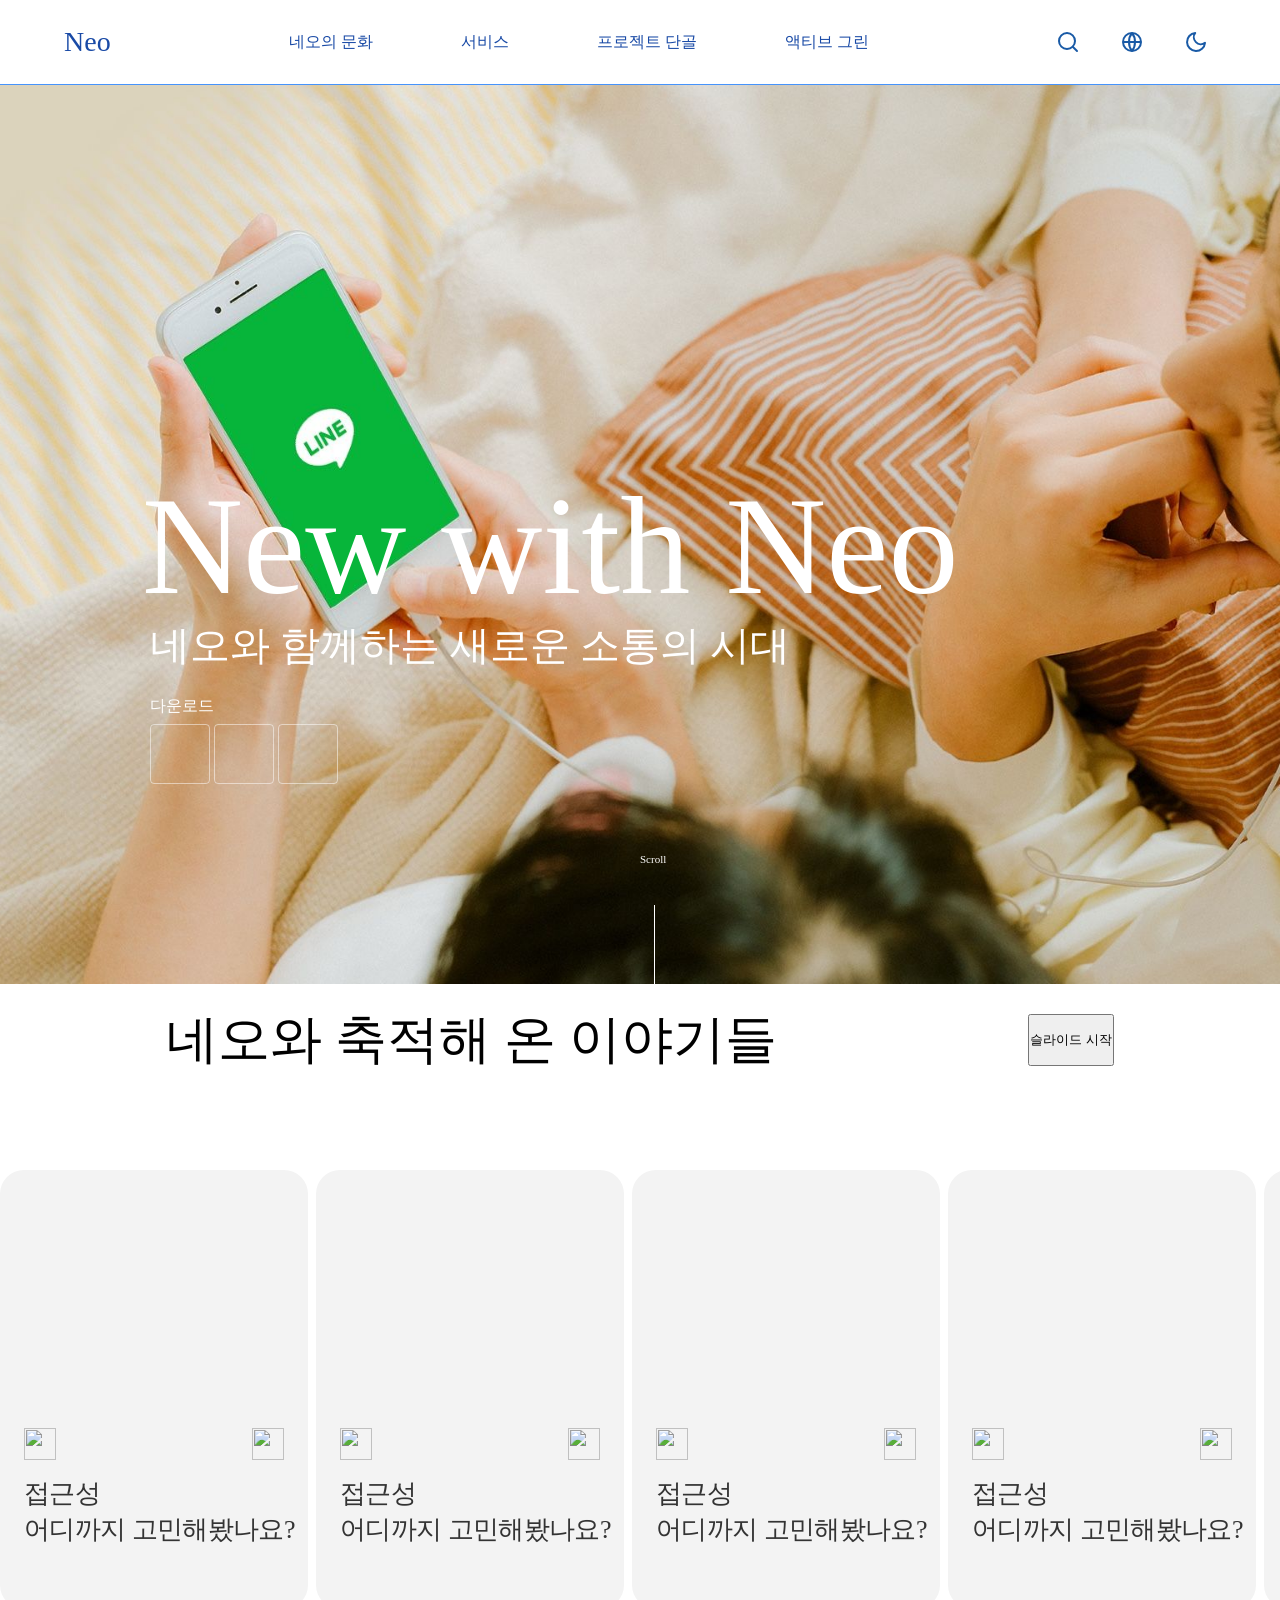
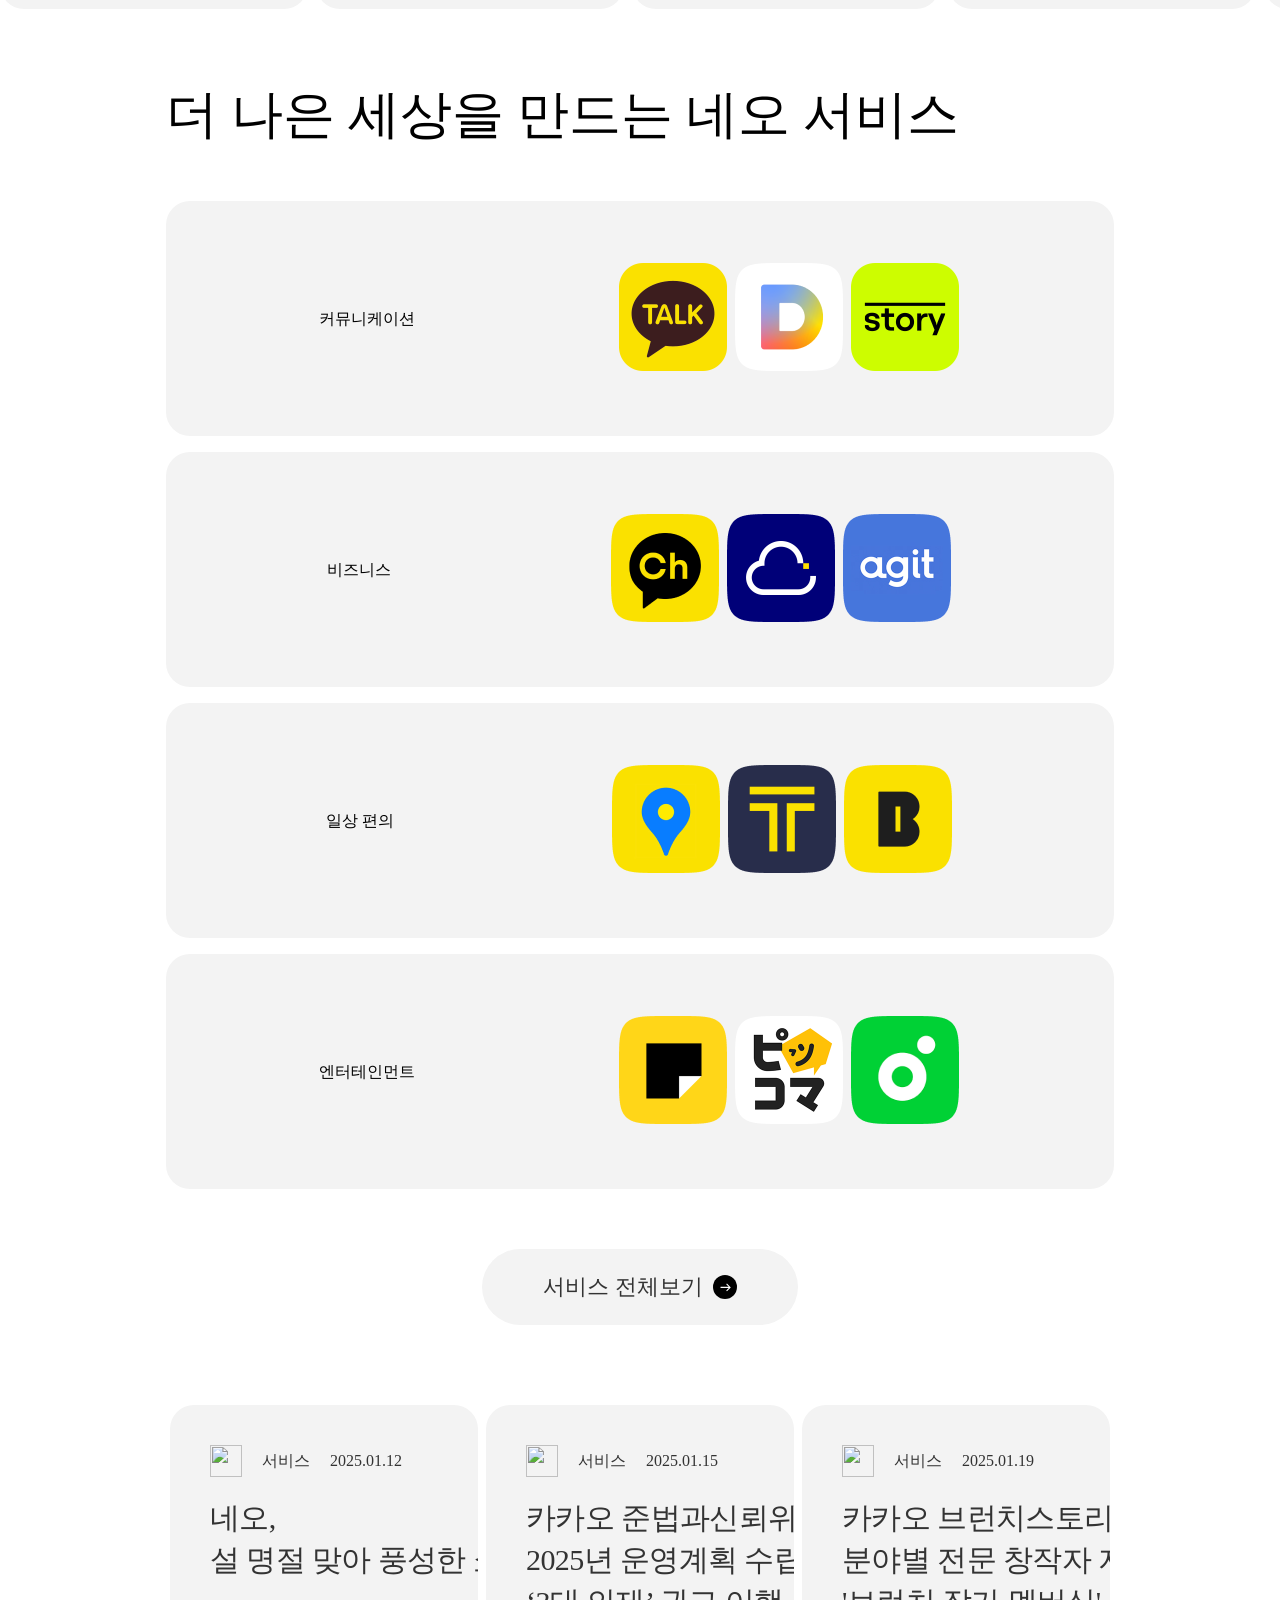
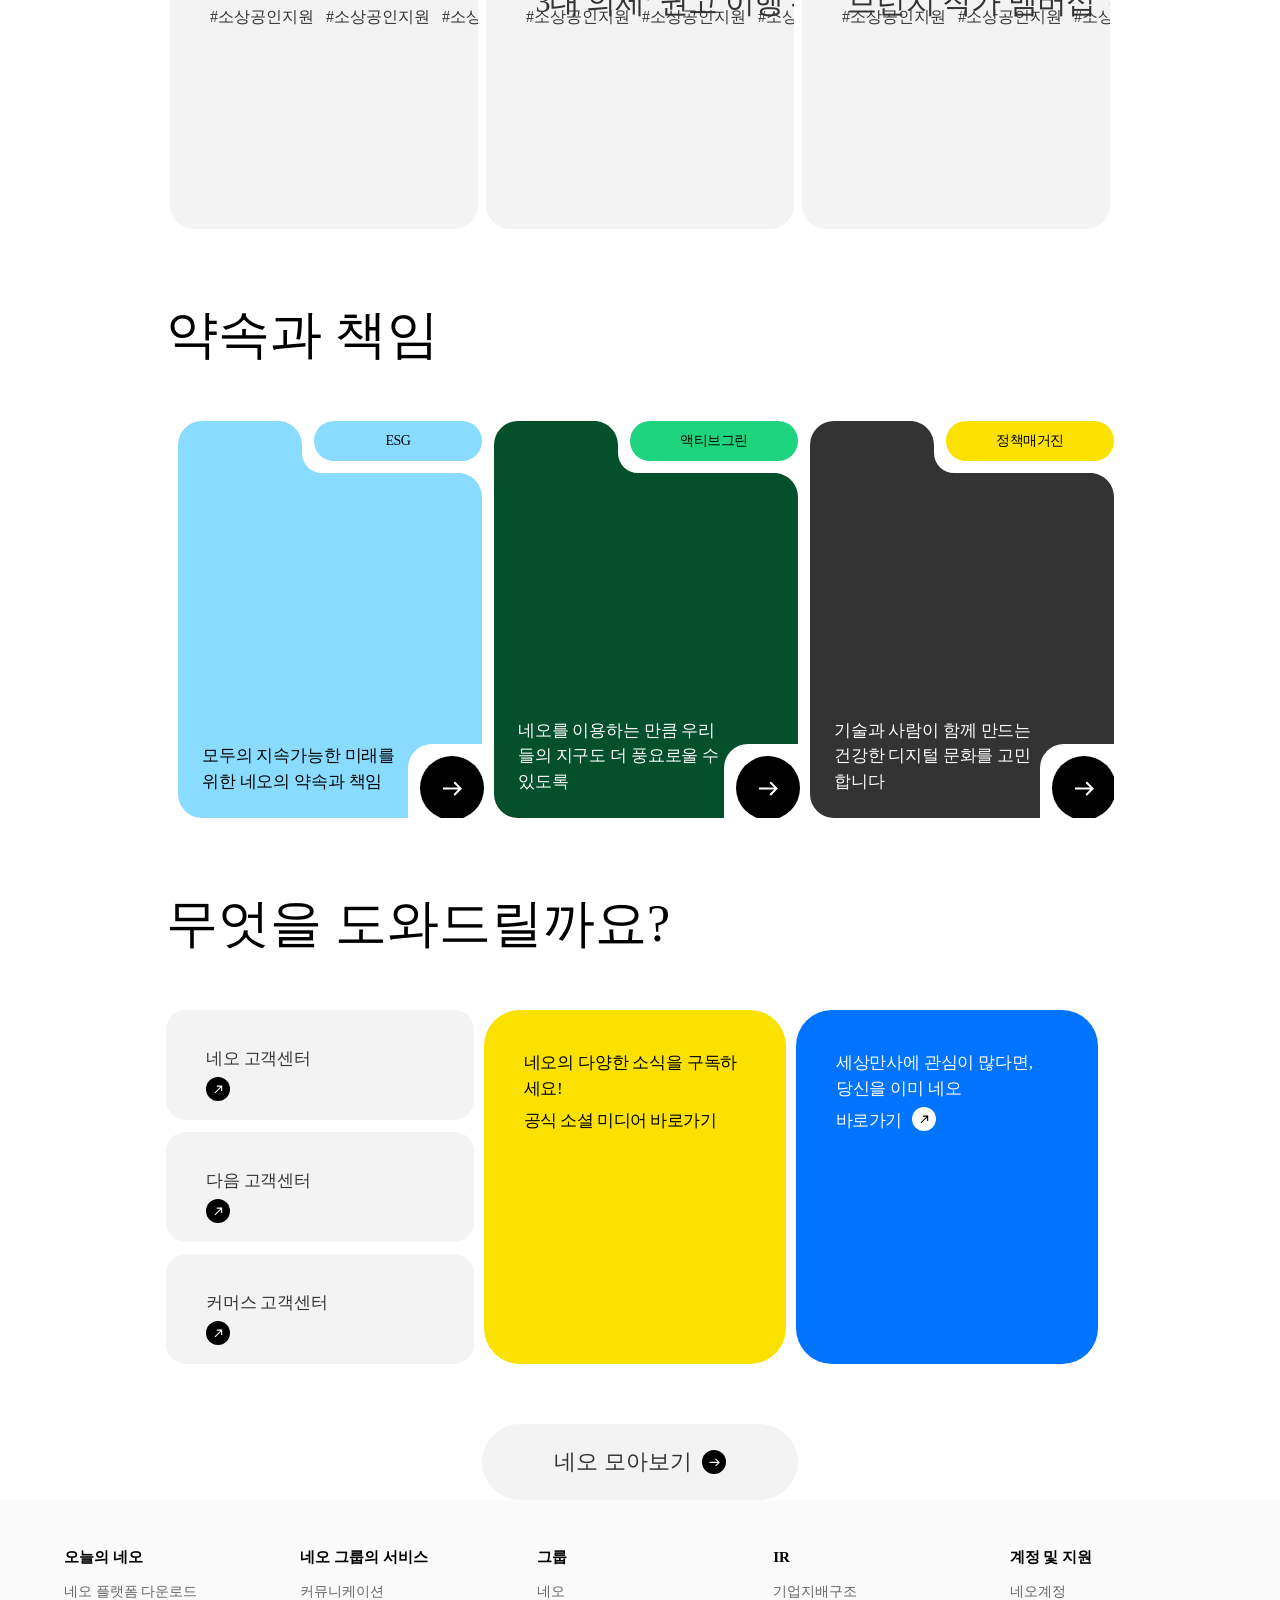
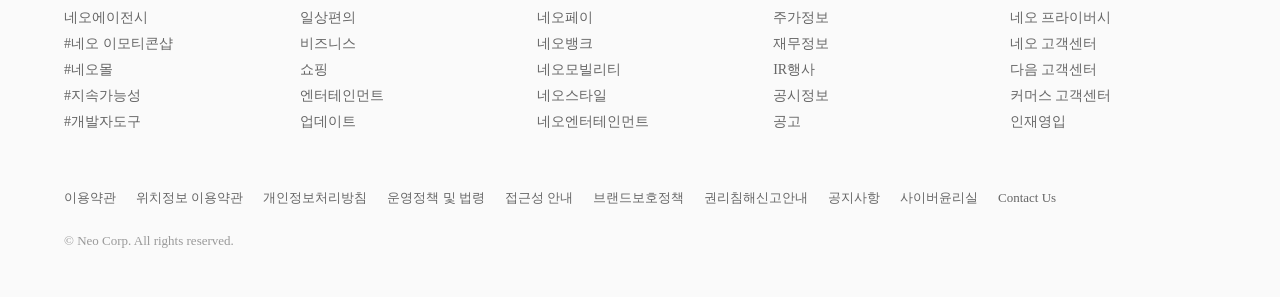
==== commit fdb4191f: "#2 randing" ====
--- a/index.html
+++ b/index.html
@@ -20,131 +20,252 @@
     <div class="common_flex">
       <header class="header">
         <nav class="activeGreen_nav">
-            <div class="activeGreen_nav_inner">
-                <a href="/index.html" class="activeGreen_nav_logo">Neo</a>
-
-                <div class="activeGreen_nav_menu">
-                    <div class="activeGreen_nav_menu">
-                        <a href="../../culture/culture.html" class="activeGreen_nav_item">네오의 문화</a>
-                        <a href="../../service/service.html" class="activeGreen_nav_item">서비스</a>
-                        <a href="../../projectRegular/projectRegular.html" class="activeGreen_nav_item">프로젝트 단골</a>
-                        <a href="../../activeGreen/activeGreen.html" class="activeGreen_nav_item">액티브 그린</a>
-                    </div>
-
-                </div>
-
-                <div class="activeGreen_nav_right">
-                    <!-- 검색 아이콘 -->
-                    <button type="button" class="activeGreen_nav_icon search_icon">
-                        <svg width="24" height="24" viewBox="0 0 24 24" fill="none" xmlns="http://www.w3.org/2000/svg">
-                            <path
-                                d="M11 19C15.4183 19 19 15.4183 19 11C19 6.58172 15.4183 3 11 3C6.58172 3 3 6.58172 3 11C3 15.4183 6.58172 19 11 19Z"
-                                stroke="currentColor" stroke-width="2" stroke-linecap="round" />
-                            <path d="M21 21L17 17" stroke="currentColor" stroke-width="2" stroke-linecap="round" />
-                        </svg>
-                    </button>
-
-                    <!-- 지구본 아이콘 -->
-                    <button type="button" id="translateBtn" class="activeGreen_nav_icon globe_icon">
-                        <svg width="24" height="24" viewBox="0 0 24 24" fill="none" xmlns="http://www.w3.org/2000/svg">
-                            <circle cx="12" cy="12" r="9" stroke="currentColor" stroke-width="2" />
-                            <path d="M12 3C14.5 6 15 9 15 12C15 15 14.5 18 12 21" stroke="currentColor"
-                                stroke-width="2" />
-                            <path d="M12 3C9.5 6 9 9 9 12C9 15 9.5 18 12 21" stroke="currentColor" stroke-width="2" />
-                            <path d="M3 12H21" stroke="currentColor" stroke-width="2" />
-                        </svg>
-                    </button>
-
-                    <!-- 달 아이콘 -->
-                    <button type="button" class="activeGreen_nav_icon dark_mode_icon">
-                        <svg width="24" height="24" viewBox="0 0 24 24" fill="none" xmlns="http://www.w3.org/2000/svg">
-                            <path d="M21 12.79A9 9 0 1 1 11.21 3 7 7 0 0 0 21 12.79z" stroke="currentColor"
-                                stroke-width="2" stroke-linecap="round" stroke-linejoin="round" />
-                        </svg>
-                    </button>
-
-                    <!-- 햄버거 메뉴 아이콘 (1024px 이하에서만 보임) -->
-                    <button type="button" id="hamburgerBtn" class="activeGreen_nav_icon hamburger_icon" id="
-                        hamburgerBtn">
-                        <svg width="24" height="24" viewBox="0 0 24 24" fill="none" xmlns="http://www.w3.org/2000/svg">
-                            <path d="M3 12H21M3 6H21M3 18H21" stroke="currentColor" stroke-width="2"
-                                stroke-linecap="round" />
-                        </svg>
-                    </button>
-                </div>
-            </div>
+          <div class="activeGreen_nav_inner">
+            <a href="/index.html" class="activeGreen_nav_logo">Neo</a>
+  
+            <div class="activeGreen_nav_menu">
+              <div class="activeGreen_nav_menu">
+                <a href="../../culture/culture.html" class="activeGreen_nav_item"
+                  >네오의 문화</a
+                >
+                <a href="../../service/service.html" class="activeGreen_nav_item"
+                  >서비스</a
+                >
+                <a
+                  href="../../projectRegular/projectRegular.html"
+                  class="activeGreen_nav_item"
+                  >프로젝트 단골</a
+                >
+                <a
+                  href="../../activeGreen/activeGreen.html"
+                  class="activeGreen_nav_item"
+                  >액티브 그린</a
+                >
+              </div>
+            </div>
+  
+            <div class="activeGreen_nav_right">
+              <!-- 검색 아이콘 -->
+              <button type="button" class="activeGreen_nav_icon search_icon">
+                <svg
+                  width="24"
+                  height="24"
+                  viewBox="0 0 24 24"
+                  fill="none"
+                  xmlns="http://www.w3.org/2000/svg"
+                >
+                  <path
+                    d="M11 19C15.4183 19 19 15.4183 19 11C19 6.58172 15.4183 3 11 3C6.58172 3 3 6.58172 3 11C3 15.4183 6.58172 19 11 19Z"
+                    stroke="#195AA6"
+                    stroke-width="2"
+                    stroke-linecap="round"
+                  />
+                  <path
+                    d="M21 21L17 17"
+                    stroke="#195AA6"
+                    stroke-width="2"
+                    stroke-linecap="round"
+                  />
+                </svg>
+              </button>
+  
+              <!-- 지구본 아이콘 -->
+              <button
+                type="button"
+                id="translateBtn"
+                class="activeGreen_nav_icon globe_icon"
+              >
+                <svg
+                  width="24"
+                  height="24"
+                  viewBox="0 0 24 24"
+                  fill="none"
+                  xmlns="http://www.w3.org/2000/svg"
+                >
+                  <circle
+                    cx="12"
+                    cy="12"
+                    r="9"
+                    stroke="#195AA6"
+                    stroke-width="2"
+                  />
+                  <path
+                    d="M12 3C14.5 6 15 9 15 12C15 15 14.5 18 12 21"
+                    stroke="#195AA6"
+                    stroke-width="2"
+                  />
+                  <path
+                    d="M12 3C9.5 6 9 9 9 12C9 15 9.5 18 12 21"
+                    stroke="#195AA6"
+                    stroke-width="2"
+                  />
+                  <path d="M3 12H21" stroke="#195AA6" stroke-width="2" />
+                </svg>
+              </button>
+  
+              <!-- 달 아이콘 -->
+              <button type="button" class="activeGreen_nav_icon dark_mode_icon">
+                <svg
+                  width="24"
+                  height="24"
+                  viewBox="0 0 24 24"
+                  fill="none"
+                  xmlns="http://www.w3.org/2000/svg"
+                >
+                  <path
+                    d="M21 12.79A9 9 0 1 1 11.21 3 7 7 0 0 0 21 12.79z"
+                    stroke="#195AA6"
+                    stroke-width="2"
+                    stroke-linecap="round"
+                    stroke-linejoin="round"
+                  />
+                </svg>
+              </button>
+  
+              <!-- 햄버거 메뉴 아이콘 (1024px 이하에서만 보임) -->
+              <button
+                type="button"
+                id="hamburgerBtn"
+                class="activeGreen_nav_icon hamburger_icon"
+                id="
+                              hamburgerBtn"
+              >
+                <svg
+                  width="24"
+                  height="24"
+                  viewBox="0 0 24 24"
+                  fill="none"
+                  xmlns="http://www.w3.org/2000/svg"
+                >
+                  <path
+                    d="M3 12H21M3 6H21M3 18H21"
+                    stroke="#195AA6"
+                    stroke-width="2"
+                    stroke-linecap="round"
+                  />
+                </svg>
+              </button>
+            </div>
+          </div>
         </nav>
-
-
+  
         <!-- 반응형 사이드바 -->
         <div id="activeGreen_sidebar" class="activeGreen_sidebar">
-            <div class="activeGreen_sidebar_inner">
-                <div class="activeGreen_top_icons">
-                    <!-- 달 아이콘 -->
-                    <button type="button" class="activeGreen_nav_icon">
-                        <svg width="24" height="24" viewBox="0 0 24 24" fill="none">
-                            <path d="M21 12.79A9 9 0 1 1 11.21 3 7 7 0 0 0 21 12.79z" stroke="currentColor"
-                                stroke-width="2" stroke-linecap="round" stroke-linejoin="round" />
-                        </svg>
-                    </button>
-
-                    <!-- 지구본 아이콘 -->
-                    <button type="button" class="activeGreen_nav_icon">
-                        <svg width="24" height="24" viewBox="0 0 24 24" fill="none">
-                            <circle cx="12" cy="12" r="9" stroke="currentColor" stroke-width="2" />
-                            <path d="M12 3C14.5 6 15 9 15 12C15 15 14.5 18 12 21" stroke="currentColor"
-                                stroke-width="2" />
-                            <path d="M12 3C9.5 6 9 9 9 12C9 15 9.5 18 12 21" stroke="currentColor" stroke-width="2" />
-                            <path d="M3 12H21" stroke="currentColor" stroke-width="2" />
-                        </svg>
-                    </button>
-
-                    <!-- 닫기 아이콘 -->
-                    <button type="button" class="activeGreen_nav_icon activeGreen_sidebar_close">
-                        <svg width="24" height="24" viewBox="0 0 24 24" fill="none">
-                            <path d="M18 6L6 18M6 6L18 18" stroke="currentColor" stroke-width="2"
-                                stroke-linecap="round" />
-                        </svg>
-                    </button>
-                </div>
-                <div class="activeGreen_sidebar_menu">
-                    <a href="../../culture/culture.html" class="activeGreen_sidebar_item">
-                        <span>네오의 문화</span>
-                        <svg width="24" height="24" viewBox="0 0 24 24" fill="none">
-                            <path d="M5 12H19M19 12L13 6M19 12L13 18" stroke="currentColor" stroke-width="2"
-                                stroke-linecap="round" />
-                        </svg>
-                    </a>
-                    <a href="#" class="activeGreen_sidebar_item">
-                        <span>서비스</span>
-                        <svg width="24" height="24" viewBox="0 0 24 24" fill="none">
-                            <path d="M5 12H19M19 12L13 6M19 12L13 18" stroke="currentColor" stroke-width="2"
-                                stroke-linecap="round" />
-                        </svg>
-                    </a>
-                    <a href="../../projectRegular/projectRegular.html" class="activeGreen_sidebar_item">
-                        <span>프로젝트 단골</span>
-                        <svg width="24" height="24" viewBox="0 0 24 24" fill="none">
-                            <path d="M5 12H19M19 12L13 6M19 12L13 18" stroke="currentColor" stroke-width="2"
-                                stroke-linecap="round" />
-                        </svg>
-                    </a>
-                    <a href="../../activeGreen/activeGreen.html" class="activeGreen_sidebar_item">
-                        <span>액티브 그린</span>
-                        <svg width="24" height="24" viewBox="0 0 24 24" fill="none">
-                            <path d="M5 12H19M19 12L13 6M19 12L13 18" stroke="currentColor" stroke-width="2"
-                                stroke-linecap="round" />
-                        </svg>
-                    </a>
-
-                </div>
-            </div>
+          <div class="activeGreen_sidebar_inner">
+            <div class="activeGreen_top_icons">
+              <!-- 달 아이콘 -->
+              <button type="button" class="activeGreen_nav_icon">
+                <svg width="24" height="24" viewBox="0 0 24 24" fill="none">
+                  <path
+                    d="M21 12.79A9 9 0 1 1 11.21 3 7 7 0 0 0 21 12.79z"
+                    stroke="currentColor"
+                    stroke-width="2"
+                    stroke-linecap="round"
+                    stroke-linejoin="round"
+                  />
+                </svg>
+              </button>
+  
+              <!-- 지구본 아이콘 -->
+              <button type="button" class="activeGreen_nav_icon">
+                <svg width="24" height="24" viewBox="0 0 24 24" fill="none">
+                  <circle
+                    cx="12"
+                    cy="12"
+                    r="9"
+                    stroke="currentColor"
+                    stroke-width="2"
+                  />
+                  <path
+                    d="M12 3C14.5 6 15 9 15 12C15 15 14.5 18 12 21"
+                    stroke="currentColor"
+                    stroke-width="2"
+                  />
+                  <path
+                    d="M12 3C9.5 6 9 9 9 12C9 15 9.5 18 12 21"
+                    stroke="currentColor"
+                    stroke-width="2"
+                  />
+                  <path d="M3 12H21" stroke="currentColor" stroke-width="2" />
+                </svg>
+              </button>
+  
+              <!-- 닫기 아이콘 -->
+              <button
+                type="button"
+                class="activeGreen_nav_icon activeGreen_sidebar_close"
+              >
+                <svg width="24" height="24" viewBox="0 0 24 24" fill="none">
+                  <path
+                    d="M18 6L6 18M6 6L18 18"
+                    stroke="currentColor"
+                    stroke-width="2"
+                    stroke-linecap="round"
+                  />
+                </svg>
+              </button>
+            </div>
+            <div class="activeGreen_sidebar_menu">
+              <a
+                href="../../culture/culture.html"
+                class="activeGreen_sidebar_item"
+              >
+                <span>네오의 문화</span>
+                <svg width="24" height="24" viewBox="0 0 24 24" fill="none">
+                  <path
+                    d="M5 12H19M19 12L13 6M19 12L13 18"
+                    stroke="currentColor"
+                    stroke-width="2"
+                    stroke-linecap="round"
+                  />
+                </svg>
+              </a>
+              <a href="#" class="activeGreen_sidebar_item">
+                <span>서비스</span>
+                <svg width="24" height="24" viewBox="0 0 24 24" fill="none">
+                  <path
+                    d="M5 12H19M19 12L13 6M19 12L13 18"
+                    stroke="currentColor"
+                    stroke-width="2"
+                    stroke-linecap="round"
+                  />
+                </svg>
+              </a>
+              <a
+                href="../../projectRegular/projectRegular.html"
+                class="activeGreen_sidebar_item"
+              >
+                <span>프로젝트 단골</span>
+                <svg width="24" height="24" viewBox="0 0 24 24" fill="none">
+                  <path
+                    d="M5 12H19M19 12L13 6M19 12L13 18"
+                    stroke="currentColor"
+                    stroke-width="2"
+                    stroke-linecap="round"
+                  />
+                </svg>
+              </a>
+              <a
+                href="../../activeGreen/activeGreen.html"
+                class="activeGreen_sidebar_item"
+              >
+                <span>액티브 그린</span>
+                <svg width="24" height="24" viewBox="0 0 24 24" fill="none">
+                  <path
+                    d="M5 12H19M19 12L13 6M19 12L13 18"
+                    stroke="currentColor"
+                    stroke-width="2"
+                    stroke-linecap="round"
+                  />
+                </svg>
+              </a>
+            </div>
+          </div>
         </div>
-
+  
         <!-- 사이드바 오버레이 -->
         <div id="sidebar_overlay" class="activeGreen_sidebar_overlay"></div>
-
-    </header>
+      </header>
       <div class="common_content">        
         <div class="banner">
             <div class="title-continer">
@@ -190,23 +311,23 @@
               <div id="mainTitleArea">
                 <h2 class="fontL">Life on LINE</h2>
                 <p class="subTxt">메신저 앱 그 이상의 경험을 제공합니다.
-                라인은 새로운 인프라 경험, 새로운 커뮤니케이션 경험을 모두에게 전달하고자 합니다.</p>
+              네오는 새로운 인프라 경험, 새로운 커뮤니케이션 경험을 모두에게 전달하고자 합니다.</p>
               </div>
         
     </div>
         <!-- 캐러셀 -->
+        <div class="title-container">
+          <h3 class="content-title">
+            <div>
+            
+              <span>네오와 축적해 온 이야기들</span>
+            </div>
+            
+            <button class="carousel-control">슬라이드 시작</button>
+            
+          </h3>
+        </div>
         <section class="main-container carousel "> 
-            <div class="title-container">
-              <h3 class="content-title">
-                <div>
-                  <span class="carousel-icon">!</span>
-                  <span>네오와 축적해 온 이야기들</span>
-                </div>
-                
-                <button class="carousel-control">슬라이드 시작</button>
-                
-              </h3>
-            </div>
             <section id="carouselStory" class="inner-main carousel-story">
                 <!-- <div class="slider-wrap" id="sliderWrap" style="transform: translateX(0)"> -->
               <ul class="list-story"  id="storyList">
@@ -767,7 +888,7 @@
         <div class="title-container">
           <h3 class="content-title">
             <div>
-              <span class="carousel-icon">!</span>
+            
               <span> 더 나은 세상을 만드는 네오 서비스</span>
             </div>
 
@@ -782,7 +903,7 @@
                 <span><img src="./image_main/cumuni1.png" alt="카카오톡"></span>
                 <span><img src="./image_main/cumuni2.png" alt="다음"></span>
                 <span><img src="./image_main/cumuni3.png" alt="카카오스토리"></span>
-                <span class="more-btn"><img src="./image_main/cumuni4.svg" alt="더보기 버튼"></span>
+                  <!-- <span class="more-btn"><img src="./image_main/cumuni4.svg" alt="더보기 버튼"></span>-->
               </div>
             </li>
             <li class="service-item">
@@ -791,7 +912,7 @@
                 <span><img src="./image_main/busi2.png" alt="채널"></span>
                 <span><img src="./image_main/busi3.png" alt="클라우드"></span>
                 <span><img src="./image_main/busi4.png" alt="아지트"></span>
-                <span class="more-btn"><img src="./image_main/cumuni4.svg" alt="더보기 버튼"></span>
+                  <!-- <span class="more-btn"><img src="./image_main/cumuni4.svg" alt="더보기 버튼"></span>-->
               </div>
             </li>
             <li class="service-item">
@@ -800,7 +921,7 @@
                 <span><img src="./image_main/convi1.png" alt="지도"></span>
                 <span><img src="./image_main/convi2.png" alt="T"></span>
                 <span><img src="./image_main/convi3.png" alt="뱅크"></span>
-                <span class="more-btn"><img src="./image_main/cumuni4.svg" alt="더보기 버튼"></span>
+                  <!-- <span class="more-btn"><img src="./image_main/cumuni4.svg" alt="더보기 버튼"></span>-->
               </div>
             </li>
             <li class="service-item">
@@ -809,7 +930,7 @@
                 <span><img src="./image_main/enter1.png" alt="웹툰"></span>
                 <span><img src="./image_main/enter2.png" alt="게임"></span>
                 <span><img src="./image_main/enter3.png" alt="멜론"></span>
-                <span class="more-btn"><img src="./image_main/cumuni4.svg" alt="더보기 버튼"></span>
+                  <!-- <span class="more-btn"><img src="./image_main/cumuni4.svg" alt="더보기 버튼"></span>-->
               </div>
             </li>
           </ul>
@@ -987,7 +1108,7 @@
             <div class="title-container">
                 <h3 class="content-title">
                     <div>
-                        <span class="carousel-icon">!</span>
+                      
                         <span> 약속과 책임</span>
                       </div>
                     
@@ -1046,7 +1167,7 @@
                 <div class="title-container">
                     <h3 class="content-title">
                         <div>
-                            <span class="carousel-icon">!</span>
+                          
                             <span> 무엇을 도와드릴까요?</span>
                           </div>
                         
@@ -1149,92 +1270,95 @@
       </div>
       <footer class="activeGreen_footer">
         <div class="activeGreen_footer_inner">
-            <!-- 푸터 메뉴 -->
-            <div class="activeGreen_footer_menu">
-                <!-- 첫번째 컬럼 -->
-                <div class="activeGreen_footer_column">
-                    <h3 class="activeGreen_footer_title">오늘의 네오</h3>
-                    <ul>
-                        <li><a href="#">네오 플랫폼 다운로드</a></li>
-                        <li><a href="#">네오에이전시</a></li>
-                        <li><a href="#">#네오 이모티콘샵</a></li>
-                        <li><a href="#">#네오몰</a></li>
-                        <li><a href="#">#지속가능성</a></li>
-                        <li><a href="#">#개발자도구</a></li>
-                    </ul>
-                </div>
-
-                <!-- 두번째 컬럼 -->
-                <div class="activeGreen_footer_column">
-                    <h3 class="activeGreen_footer_title">네오 그룹의 서비스</h3>
-                    <ul>
-                        <li><a href="#">커뮤니케이션</a></li>
-                        <li><a href="#">일상편의</a></li>
-                        <li><a href="#">비즈니스</a></li>
-                        <li><a href="#">쇼핑</a></li>
-                        <li><a href="#">엔터테인먼트</a></li>
-                        <li><a href="#">업데이트</a></li>
-                    </ul>
-                </div>
-
-                <!-- 세번째 컬럼 -->
-                <div class="activeGreen_footer_column">
-                    <h3 class="activeGreen_footer_title">그룹</h3>
-                    <ul>
-                        <li><a href="#">네오</a></li>
-                        <li><a href="#">네오페이</a></li>
-                        <li><a href="#">네오뱅크</a></li>
-                        <li><a href="#">네오모빌리티</a></li>
-                        <li><a href="#">네오스타일</a></li>
-                        <li><a href="#">네오엔터테인먼트</a></li>
-                    </ul>
-                </div>
-
-                <!-- 네번째 컬럼 -->
-                <div class="activeGreen_footer_column">
-                    <h3 class="activeGreen_footer_title">IR</h3>
-                    <ul>
-                        <li><a href="#">기업지배구조</a></li>
-                        <li><a href="#">주가정보</a></li>
-                        <li><a href="#">재무정보</a></li>
-                        <li><a href="#">IR행사</a></li>
-                        <li><a href="#">공시정보</a></li>
-                        <li><a href="#">공고</a></li>
-                    </ul>
-                </div>
-
-                <!-- 다섯번째 컬럼 -->
-                <div class="activeGreen_footer_column">
-                    <h3 class="activeGreen_footer_title">계정 및 지원</h3>
-                    <ul>
-                        <li><a href="#">네오계정</a></li>
-                        <li><a href="#">네오 프라이버시</a></li>
-                        <li><a href="#">네오 고객센터</a></li>
-                        <li><a href="#">다음 고객센터</a></li>
-                        <li><a href="#">커머스 고객센터</a></li>
-                        <li><a href="#">인재영입</a></li>
-                    </ul>
-                </div>
-            </div>
-
-            <!-- 하단 링크 -->
-            <div class="activeGreen_footer_links">
-                <a href="#">이용약관</a>
-                <a href="#">위치정보 이용약관</a>
-                <a href="#">개인정보처리방침</a>
-                <a href="#">운영정책 및 법령</a>
-                <a href="#">접근성 안내</a>
-                <a href="#">브랜드보호정책</a>
-                <a href="#">권리침해신고안내</a>
-                <a href="#">공지사항</a>
-                <a href="#">사이버윤리실</a>
-                <a href="#">Contact Us</a>
-            </div>
-
-            <!-- 저작권 -->
-            <p class="activeGreen_footer_copyright">© Neo Corp. All rights reserved.</p>
+          <!-- 푸터 메뉴 -->
+          <div class="activeGreen_footer_menu">
+            <!-- 첫번째 컬럼 -->
+            <div class="activeGreen_footer_column">
+              <h3 class="activeGreen_footer_title">오늘의 네오</h3>
+              <ul>
+                <li><a href="#">네오 플랫폼 다운로드</a></li>
+                <li><a href="#">네오에이전시</a></li>
+                <li><a href="#">#네오 이모티콘샵</a></li>
+                <li><a href="#">#네오몰</a></li>
+                <li><a href="#">#지속가능성</a></li>
+                <li><a href="#">#개발자도구</a></li>
+              </ul>
+            </div>
+  
+            <!-- 두번째 컬럼 -->
+            <div class="activeGreen_footer_column">
+              <h3 class="activeGreen_footer_title">네오 그룹의 서비스</h3>
+              <ul>
+                <li><a href="#">커뮤니케이션</a></li>
+                <li><a href="#">일상편의</a></li>
+                <li><a href="#">비즈니스</a></li>
+                <li><a href="#">쇼핑</a></li>
+                <li><a href="#">엔터테인먼트</a></li>
+                <li><a href="#">업데이트</a></li>
+              </ul>
+            </div>
+  
+            <!-- 세번째 컬럼 -->
+            <div class="activeGreen_footer_column">
+              <h3 class="activeGreen_footer_title">그룹</h3>
+              <ul>
+                <li><a href="#">네오</a></li>
+                <li><a href="#">네오페이</a></li>
+                <li><a href="#">네오뱅크</a></li>
+                <li><a href="#">네오모빌리티</a></li>
+                <li><a href="#">네오스타일</a></li>
+                <li><a href="#">네오엔터테인먼트</a></li>
+              </ul>
+            </div>
+  
+            <!-- 네번째 컬럼 -->
+            <div class="activeGreen_footer_column">
+              <h3 class="activeGreen_footer_title">IR</h3>
+              <ul>
+                <li><a href="#">기업지배구조</a></li>
+                <li><a href="#">주가정보</a></li>
+                <li><a href="#">재무정보</a></li>
+                <li><a href="#">IR행사</a></li>
+                <li><a href="#">공시정보</a></li>
+                <li><a href="#">공고</a></li>
+              </ul>
+            </div>
+  
+            <!-- 다섯번째 컬럼 -->
+            <div class="activeGreen_footer_column">
+              <h3 class="activeGreen_footer_title">계정 및 지원</h3>
+              <ul>
+                <li><a href="#">네오계정</a></li>
+                <li><a href="#">네오 프라이버시</a></li>
+                <li><a href="#">네오 고객센터</a></li>
+                <li><a href="#">다음 고객센터</a></li>
+                <li><a href="#">커머스 고객센터</a></li>
+                <li><a href="#">인재영입</a></li>
+              </ul>
+            </div>
+          </div>
+  
+          <!-- 하단 링크 -->
+          <div class="activeGreen_footer_links">
+            <a href="#">이용약관</a>
+            <a href="#">위치정보 이용약관</a>
+            <a href="#">개인정보처리방침</a>
+            <a href="#">운영정책 및 법령</a>
+            <a href="#">접근성 안내</a>
+            <a href="#">브랜드보호정책</a>
+            <a href="#">권리침해신고안내</a>
+            <a href="#">공지사항</a>
+            <a href="#">사이버윤리실</a>
+            <a href="#">Contact Us</a>
+          </div>
+  
+          <!-- 저작권 -->
+          <p class="activeGreen_footer_copyright">
+            © Neo Corp. All rights reserved.
+          </p>
         </div>
-    </footer>
+      </footer>
+  
     </div>
     <script src="./common/header/js/header.js"></script>
     <script src="./common/footer/js/footer.js"></script>
--- a/randing/randing.css
+++ b/randing/randing.css
@@ -2,7 +2,6 @@
   display: flex;
   flex-direction: column;
   width: 100%;
-    min-width: 568px;
 }
 
 .banner {
@@ -108,10 +107,7 @@
   text-align: center;
   line-height: 1.6;
   margin-top: 8px;
-
-  line-height: 1.6;
-  margin-top: 8px;
-  color: #616161;
+font-size: 30px;
 }
 
 .banner.resize .banner-list {
@@ -307,7 +303,6 @@
   text-align: left;
   font-size: 52px;
   font-weight: 400;
-  margin: 0px 242px;
   display: flex;
   justify-content: space-between;
 }
@@ -428,7 +423,7 @@
 }
 
 .carousel {
-  max-width: 100%;
+  /* max-width: 100%; */
   overflow: hidden;
 }
 
@@ -963,6 +958,9 @@
 }
 
 @media screen and (max-width: 1902px) {
+  .title-container {
+    width: 1328px;
+  }
   .main-container {
     margin-top: 120px;
   }
@@ -1033,8 +1031,11 @@
     margin-top: 80px;
     max-width: 948px;
   }
-
-  .carousel {
+  .title-container {
+     max-width: 948px;
+  }
+
+ .carousel {
     max-width: 100%;
   }
   .box {
@@ -1109,13 +1110,24 @@
     display: none;
   
   }
+  .title-container {
+    width: 1328px;
+  }
  
 }
 @media screen and (max-width: 1023px) {
+  .title-container {
+    width: 948px;
+
+  }
+ 
   .main-container {
     max-width: 712px;
   }
-  .carousel {
+  .title-container {
+    max-width: 712px;
+ }
+ .carousel {
     max-width: 100%;
   }
   .box {
@@ -1199,13 +1211,20 @@
   padding: 0px;
 }
 
+#mainTitleArea .subTxt {
+font-size: 20px;
+}
 }
 
 @media screen and (max-width: 767px) {
   .main-container {
     max-width: 384px;
   }
-  .carousel {
+
+  .title-container {
+    max-width: 384px;
+ }
+ .carousel {
     max-width: 100%;
   }
   .boxs-container {
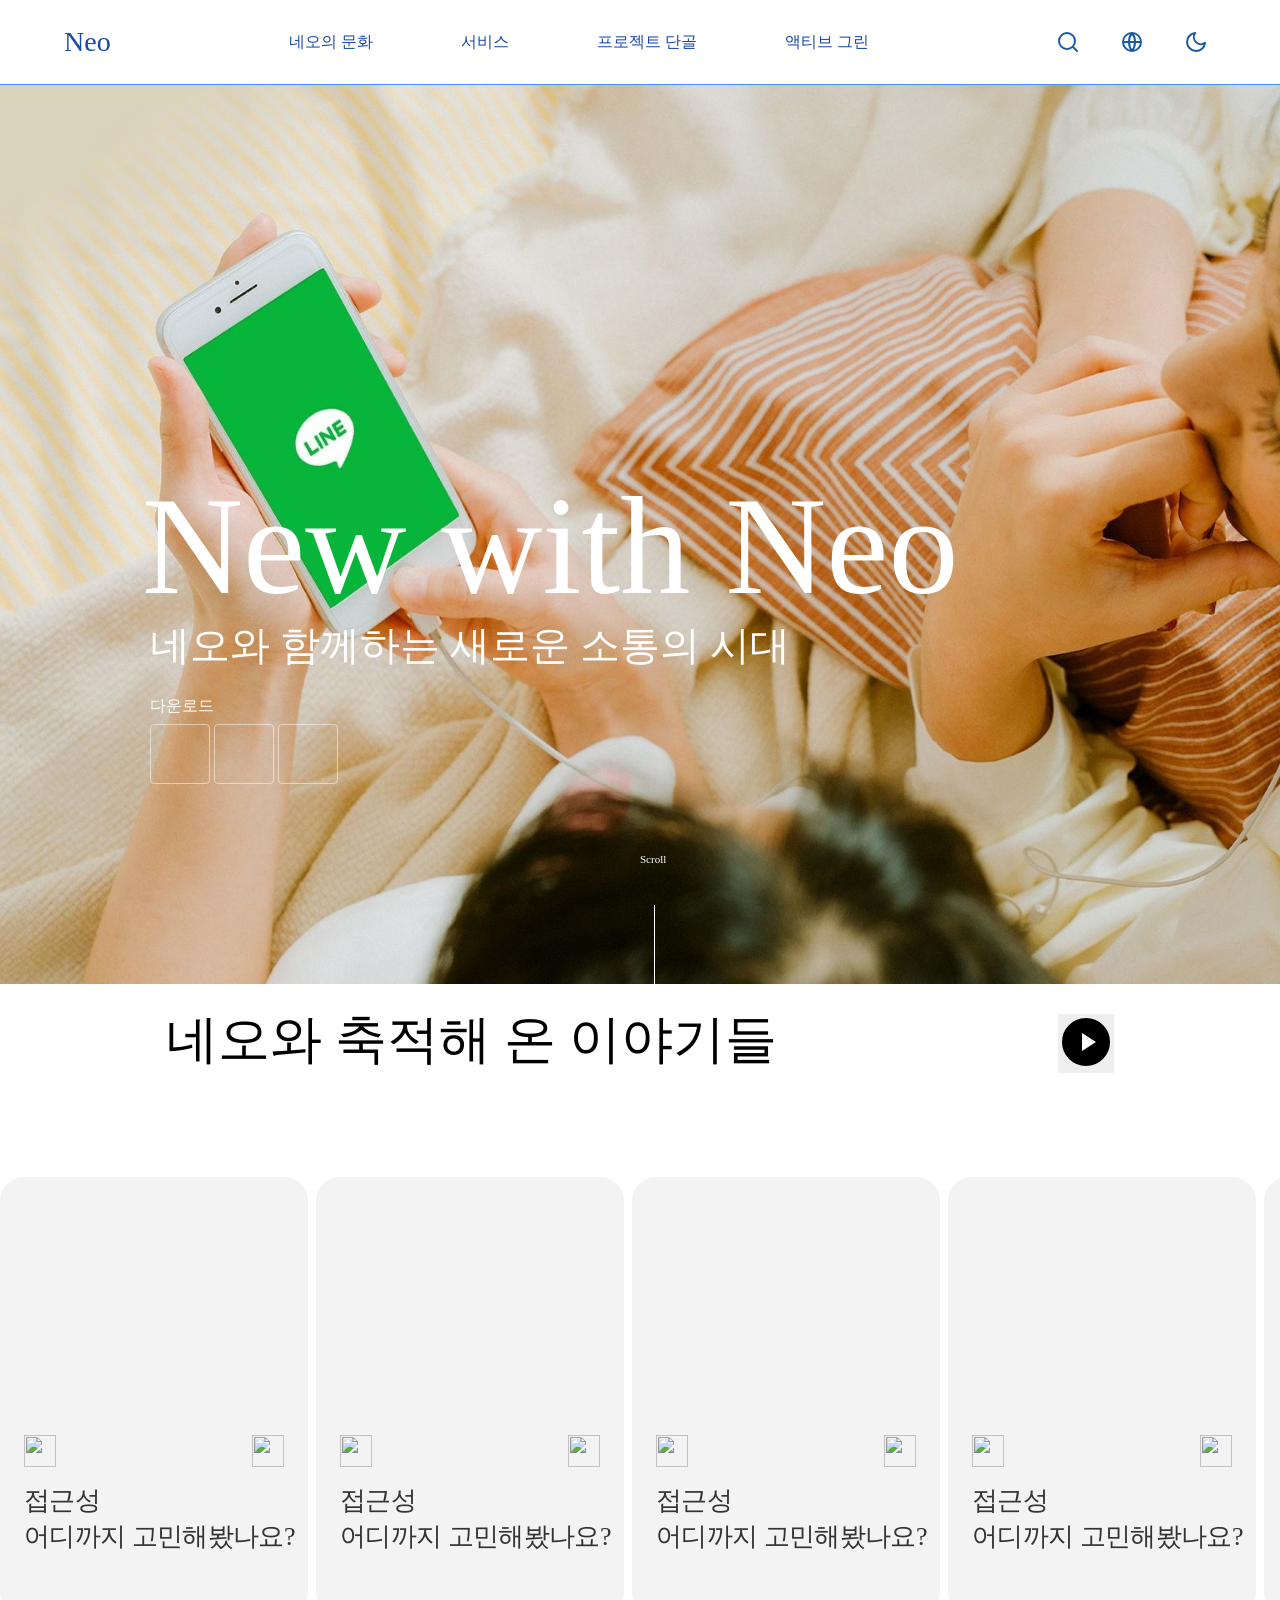
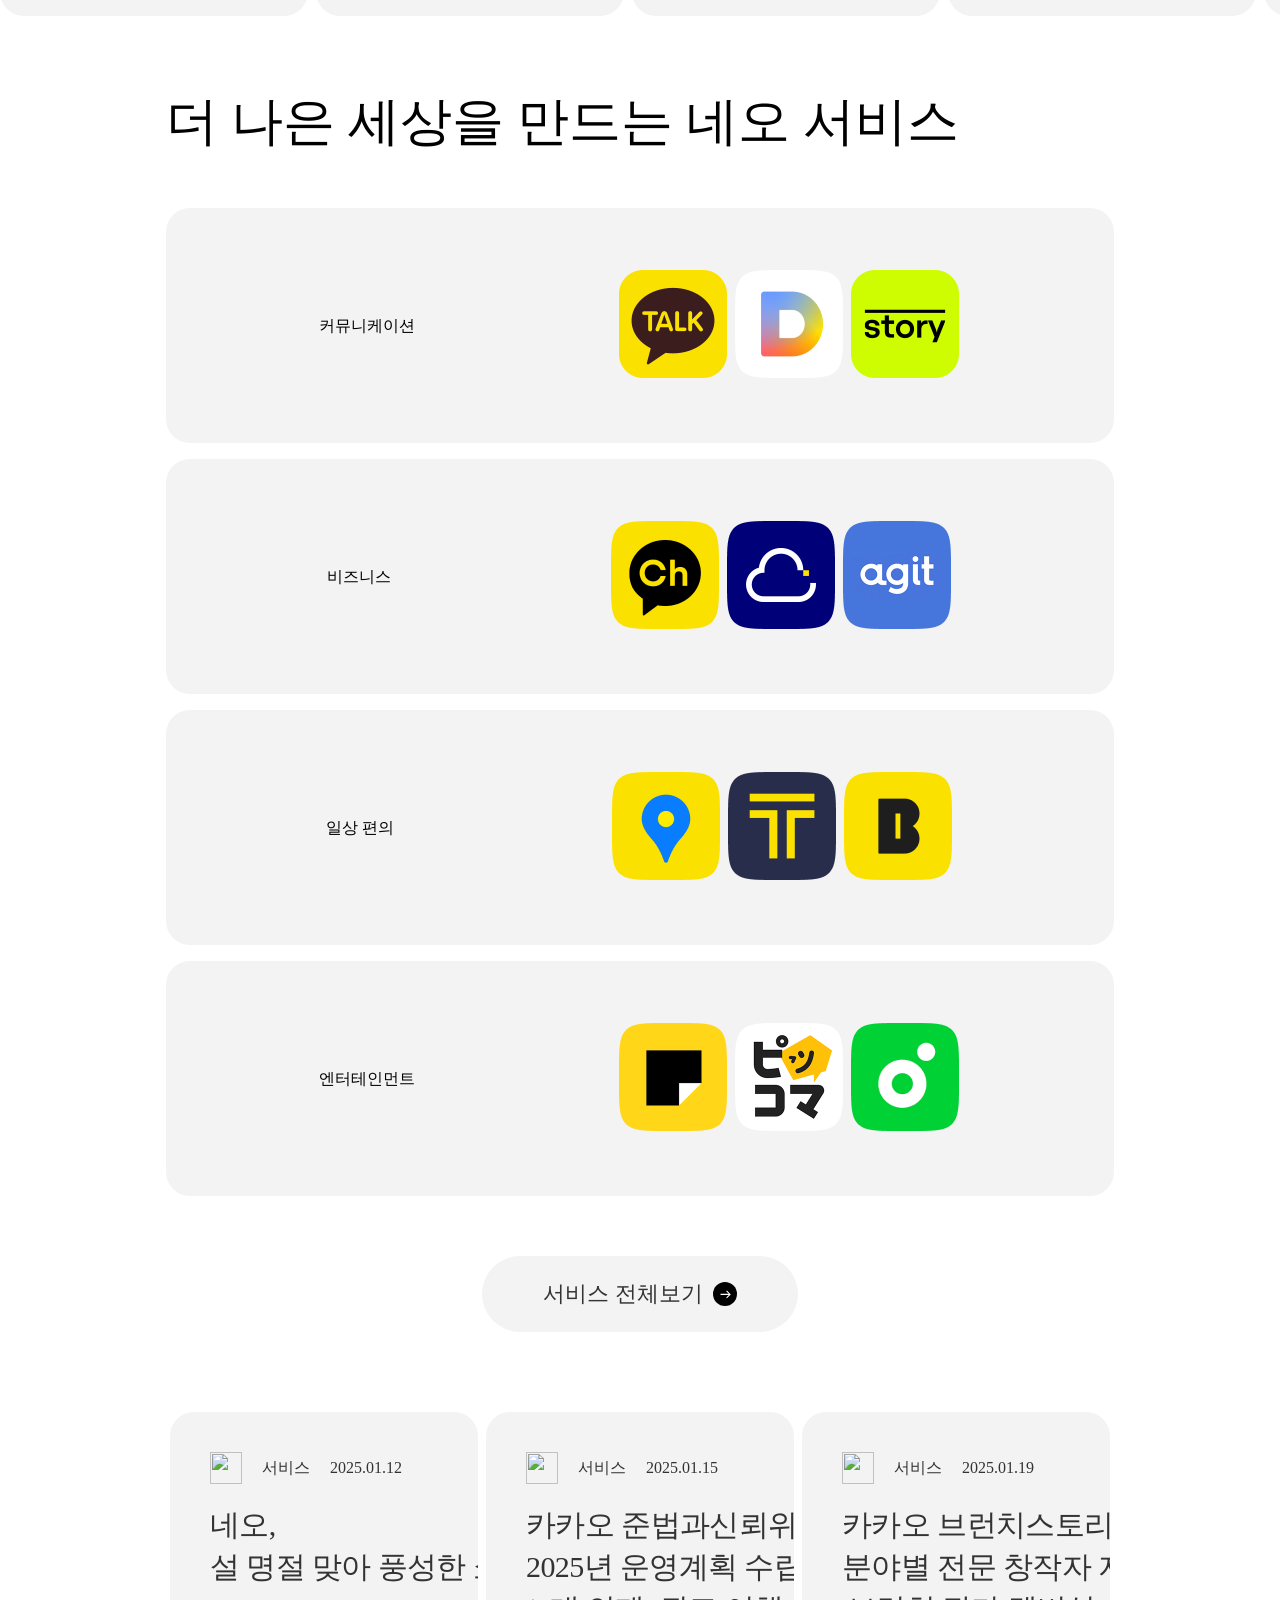
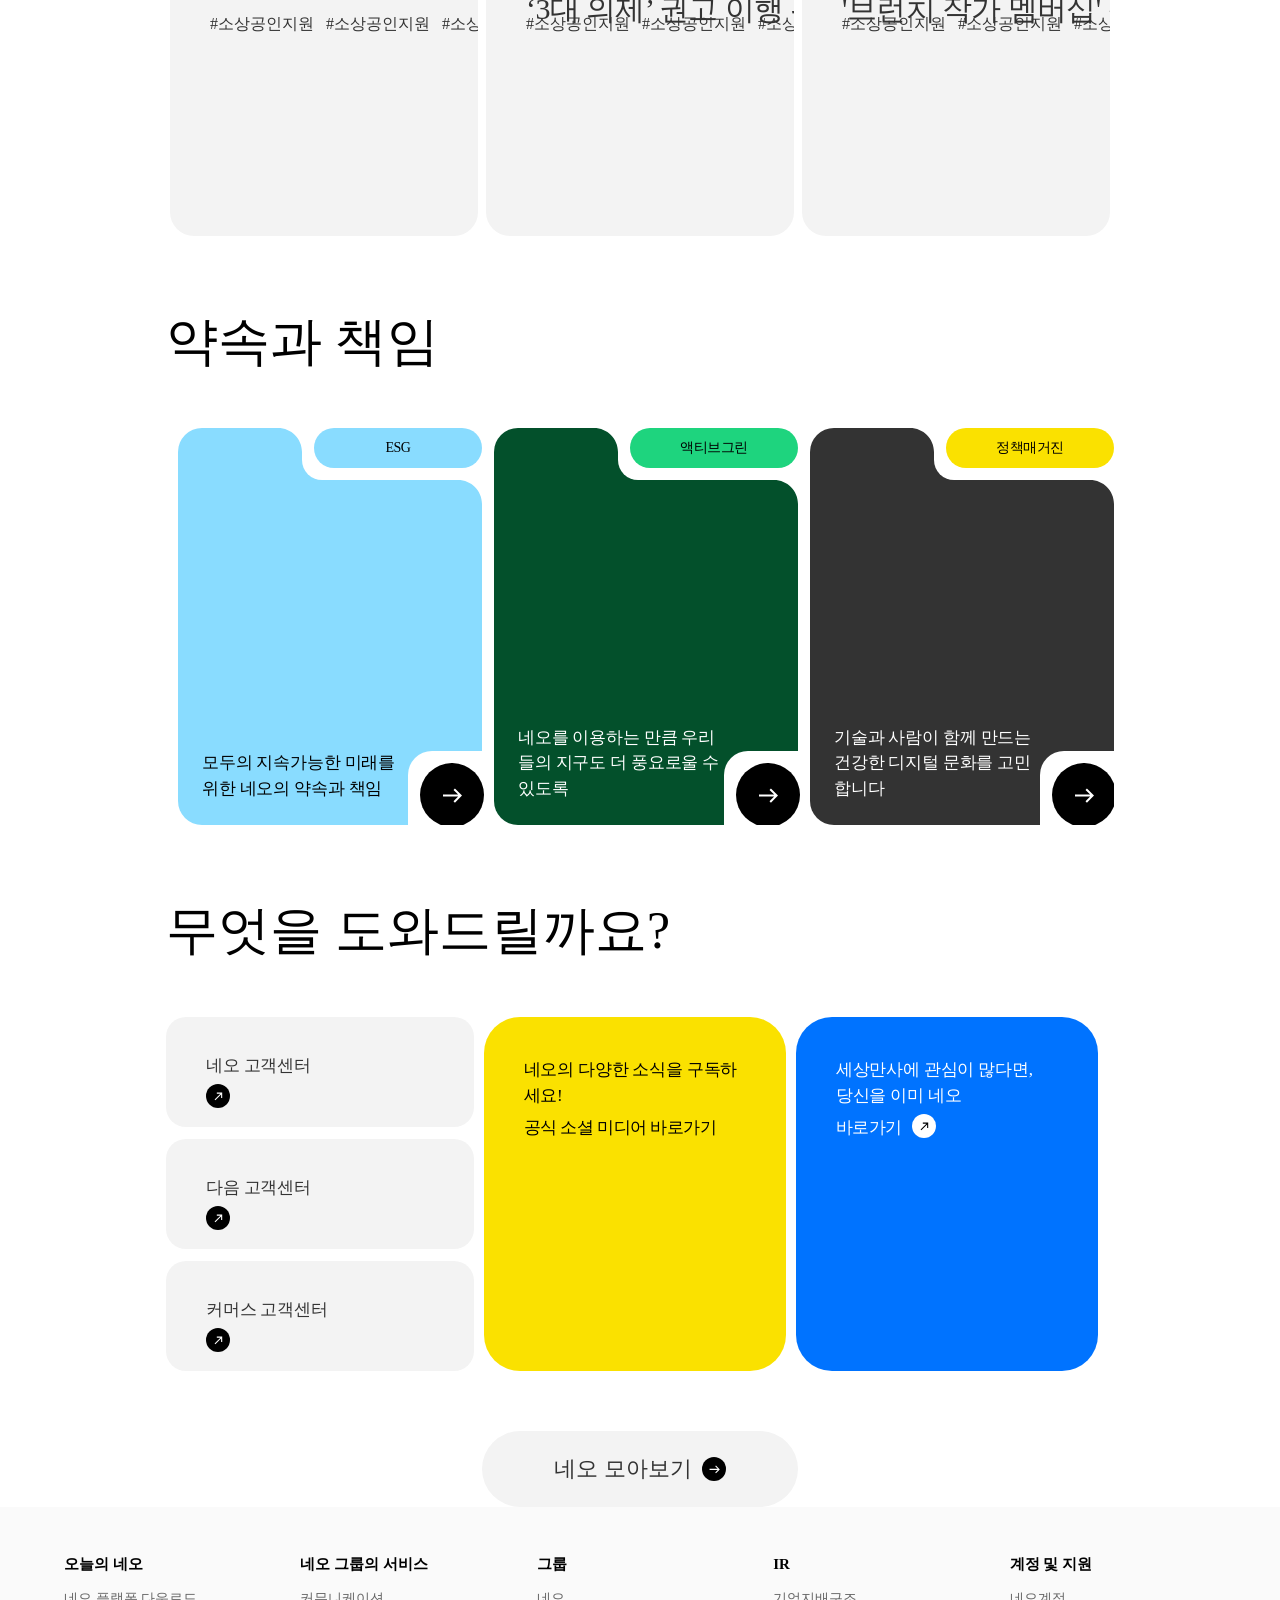
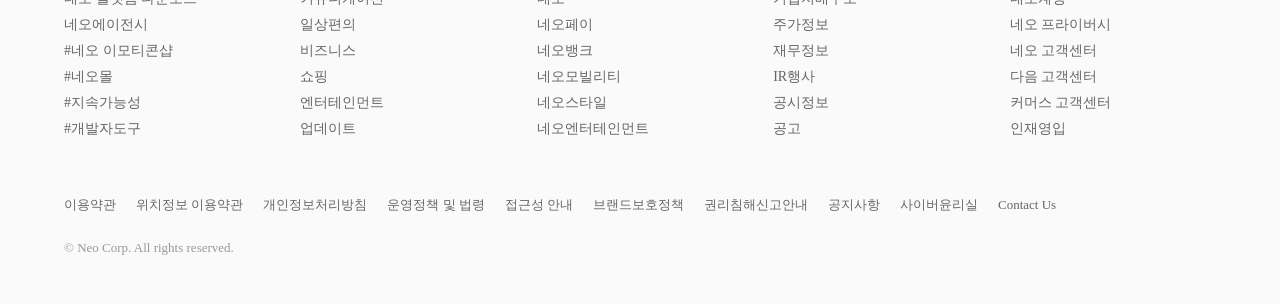
==== commit cc014d86: "#2 randing" ====
--- a/index.html
+++ b/index.html
@@ -323,9 +323,11 @@
               <span>네오와 축적해 온 이야기들</span>
             </div>
             
-            <button class="carousel-control">슬라이드 시작</button>
-            
-          </h3>
+            <button id="startButton" class="carousel-control">
+              <img src="./randing/assets/start.svg" alt="슬라이드 시작" class="button-icon" />
+            </button> 
+              
+               </h3>
         </div>
         <section class="main-container carousel "> 
             <section id="carouselStory" class="inner-main carousel-story">
--- a/randing/randing.css
+++ b/randing/randing.css
@@ -293,6 +293,7 @@
 /* 캐러셀 */
 .carousel {
   overflow: hidden;
+  margin: 0 auto;
 }
 .title-container {
   width: 1712px;
@@ -309,6 +310,11 @@
 .inner_card {
   padding: 40px 40px 30px;
 }
+
+.carousel-control {
+border: 0px;
+}
+
 
 .carousel-icon {
   width: 78px;
